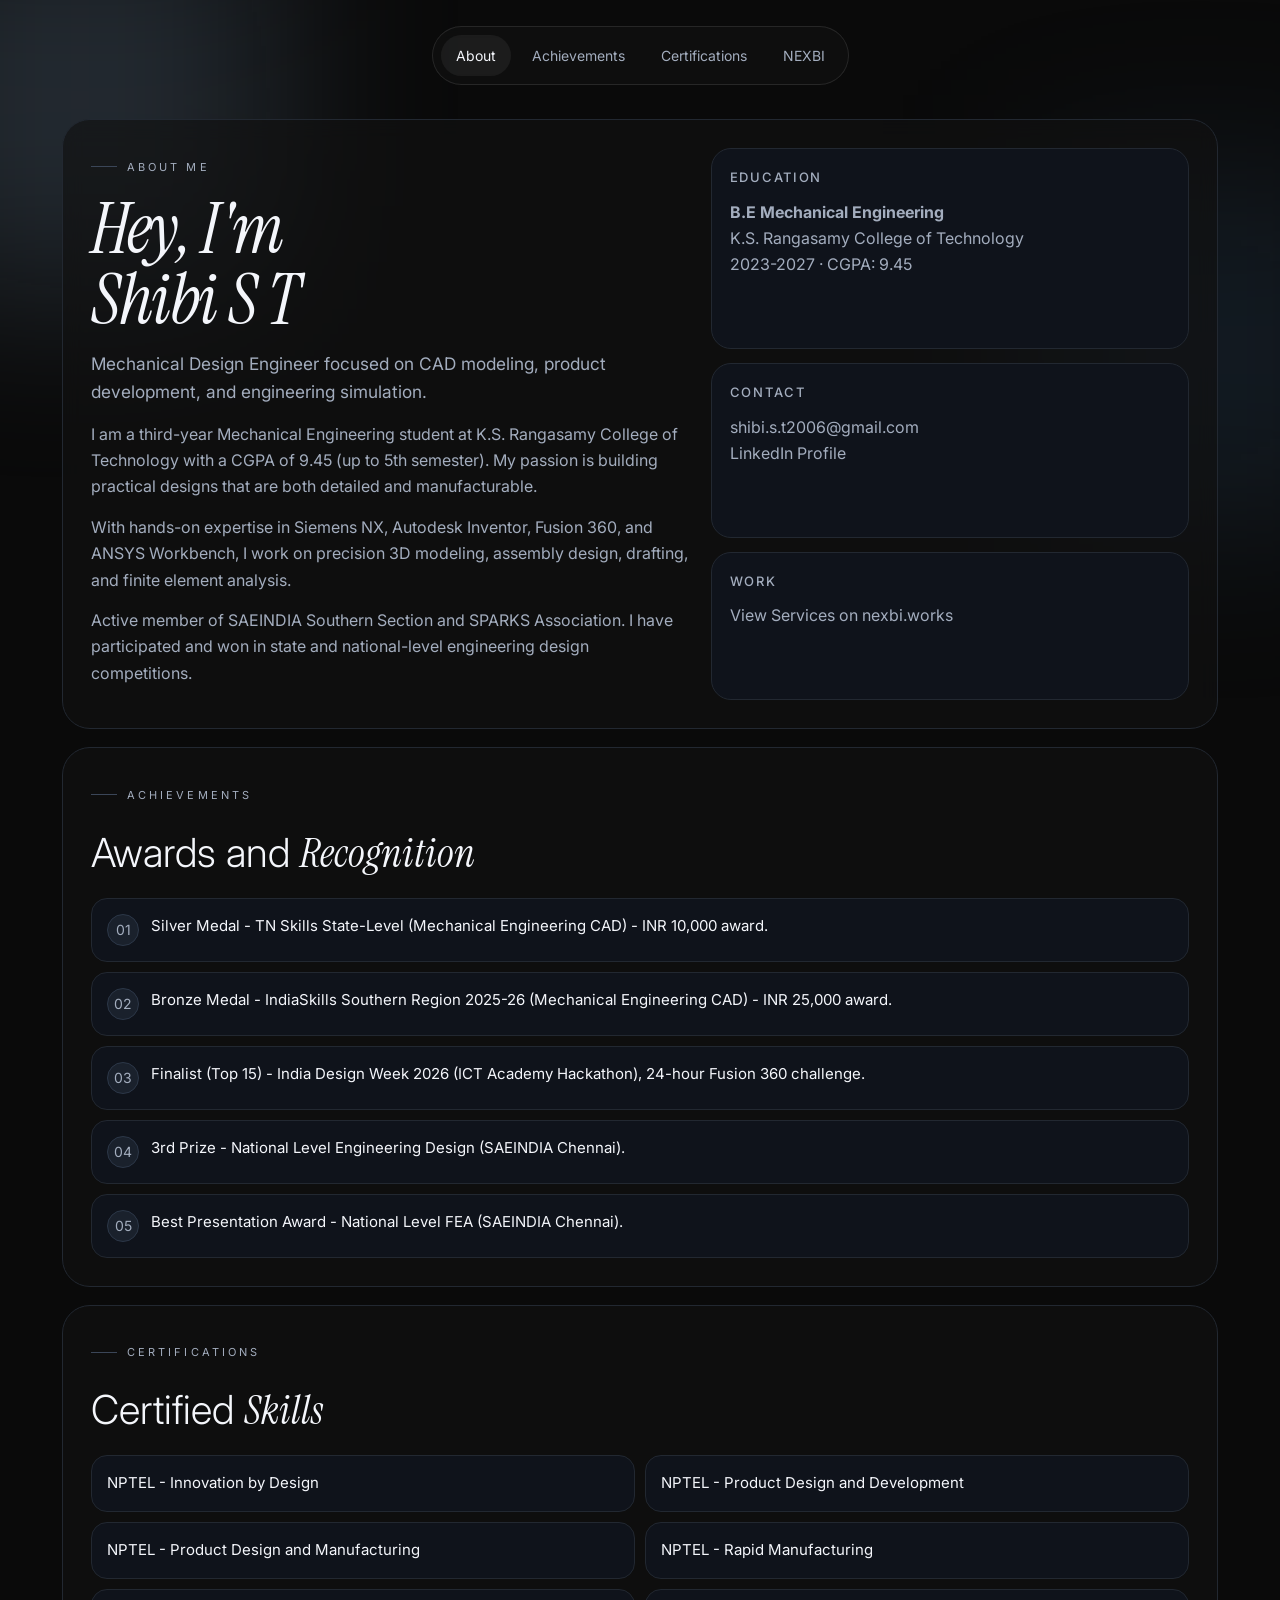
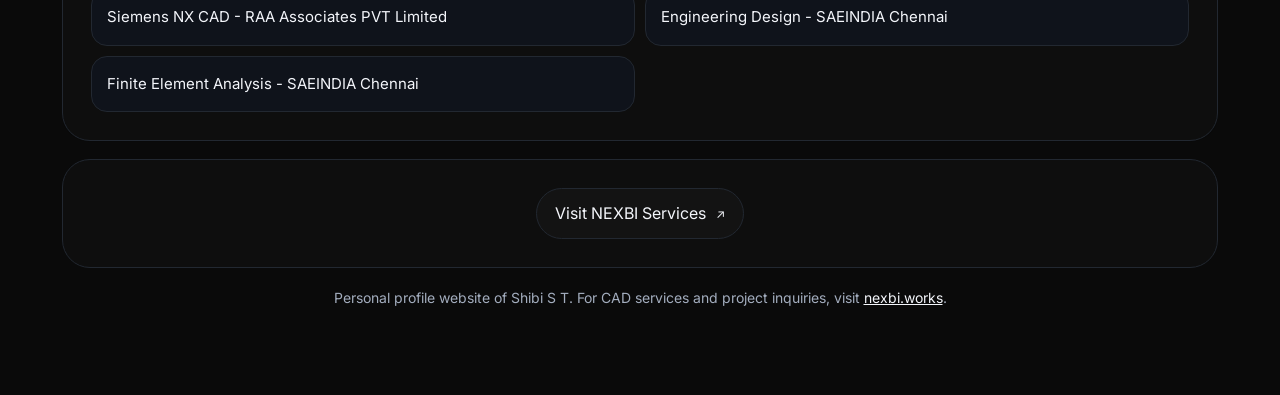
==== index.html @ ab130937 "fix: restore premium about page UI and layout" ====
<!doctype html>
<html lang="en">
  <head>
    <meta charset="utf-8" />
    <meta name="viewport" content="width=device-width, initial-scale=1" />
    <title>Shibi S T | Mechanical Design Engineer and CAD Specialist</title>
    <meta
      name="description"
      content="Official profile of Shibi S T, Mechanical Design Engineer specializing in CAD modeling, product design, and FEA across Siemens NX, Autodesk Inventor, Fusion 360, and ANSYS."
    />
    <meta
      name="keywords"
      content="Shibi S T, mechanical design engineer, CAD portfolio, Siemens NX, Fusion 360, Autodesk Inventor, product design, FEA"
    />
    <meta name="author" content="Shibi S T" />
    <meta name="robots" content="index,follow,max-image-preview:large,max-snippet:-1,max-video-preview:-1" />
    <link rel="canonical" href="https://shibist.me/" />

    <meta property="og:type" content="website" />
    <meta property="og:site_name" content="shibist.me" />
    <meta property="og:title" content="Shibi S T | Mechanical Design Engineer and CAD Specialist" />
    <meta
      property="og:description"
      content="Official profile of Shibi S T, Mechanical Design Engineer specializing in CAD modeling, product design, and FEA."
    />
    <meta property="og:url" content="https://shibist.me/" />
    <meta property="og:image" content="https://shibist.me/og-image.svg" />

    <meta name="twitter:card" content="summary_large_image" />
    <meta name="twitter:title" content="Shibi S T | Mechanical Design Engineer and CAD Specialist" />
    <meta
      name="twitter:description"
      content="Official profile of Shibi S T, Mechanical Design Engineer specializing in CAD modeling, product design, and FEA."
    />
    <meta name="twitter:image" content="https://shibist.me/og-image.svg" />

    <link rel="preconnect" href="https://fonts.googleapis.com" />
    <link rel="preconnect" href="https://fonts.gstatic.com" crossorigin />
    <link
      href="https://fonts.googleapis.com/css2?family=Instrument+Serif:ital@1&family=Inter:wght@300;400;500;600;700&display=swap"
      rel="stylesheet"
    />

    <link rel="icon" href="/favicon.svg" type="image/svg+xml" />
    <link rel="manifest" href="/site.webmanifest" />
    <meta name="theme-color" content="#0b0d12" />

    <script type="application/ld+json">
      {
        "@context": "https://schema.org",
        "@type": "Person",
        "name": "Shibi S T",
        "url": "https://shibist.me/",
        "jobTitle": "Mechanical Design Engineer",
        "description": "Mechanical Design Engineer specializing in CAD modeling, product design, and FEA.",
        "email": "mailto:shibi.s.t2006@gmail.com",
        "alumniOf": {
          "@type": "CollegeOrUniversity",
          "name": "K.S. Rangasamy College of Technology"
        },
        "sameAs": [
          "https://www.linkedin.com/in/shibi-s-t-",
          "https://nexbi.works"
        ],
        "knowsAbout": [
          "CAD Modeling",
          "Product Design",
          "Mechanical Engineering",
          "Finite Element Analysis",
          "Siemens NX",
          "Autodesk Inventor",
          "Fusion 360",
          "ANSYS"
        ]
      }
    </script>

    <style>
      :root {
        color-scheme: dark;
        --bg: #0a0a0a;
        --surface: #121212;
        --surface-soft: rgba(18, 18, 18, 0.65);
        --text: #f4f6fb;
        --muted: #a3adbe;
        --line: #222831;
        --accent-a: #89aacc;
        --accent-b: #4e85bf;
      }

      * {
        box-sizing: border-box;
      }

      body {
        margin: 0;
        background: var(--bg);
        color: var(--text);
        font: 16px/1.65 "Inter", "Segoe UI", system-ui, -apple-system, sans-serif;
      }

      a {
        color: var(--text);
      }

      .bg-orb {
        position: fixed;
        pointer-events: none;
        inset: auto;
        filter: blur(90px);
        z-index: -1;
      }

      .bg-orb.one {
        width: 380px;
        height: 380px;
        left: -110px;
        top: -90px;
        background: rgba(137, 170, 204, 0.2);
      }

      .bg-orb.two {
        width: 340px;
        height: 340px;
        right: -90px;
        top: 20%;
        background: rgba(78, 133, 191, 0.14);
      }

      .wrap {
        max-width: 1200px;
        margin: 0 auto;
        padding: 26px 22px 72px;
      }

      .nav-shell {
        display: flex;
        justify-content: center;
        margin-bottom: 34px;
      }

      .nav {
        display: inline-flex;
        align-items: center;
        gap: 6px;
        padding: 8px;
        border: 1px solid #ffffff1a;
        border-radius: 999px;
        background: var(--surface-soft);
        backdrop-filter: blur(8px);
      }

      .nav a {
        text-decoration: none;
        border-radius: 999px;
        padding: 8px 14px;
        font-size: 14px;
        color: var(--muted);
        border: 1px solid transparent;
        transition: all 180ms ease;
      }

      .nav a:hover {
        color: var(--text);
        border-color: #ffffff22;
        background: #ffffff08;
      }

      .nav a.active {
        color: var(--text);
        background: #ffffff0f;
      }

      .section {
        border: 1px solid var(--line);
        border-radius: 28px;
        background: var(--surface-soft);
        backdrop-filter: blur(10px);
        padding: 28px;
        margin-bottom: 18px;
      }

      h1 {
        margin: 0 0 16px;
        font-size: clamp(2.4rem, 5.9vw, 4.4rem);
        line-height: 0.98;
        font-weight: 400;
        letter-spacing: -0.02em;
      }

      .hero-grid {
        display: grid;
        grid-template-columns: 1.25fr 1fr;
        gap: 22px;
      }

      .eyebrow {
        display: inline-flex;
        align-items: center;
        gap: 10px;
        font-size: 11px;
        text-transform: uppercase;
        letter-spacing: 0.28em;
        color: var(--muted);
        margin-bottom: 16px;
      }

      .eyebrow::before {
        content: "";
        width: 26px;
        height: 1px;
        background: #3b4658;
      }

      .font-display {
        font-family: "Instrument Serif", serif;
        font-style: italic;
      }

      .lead {
        margin: 0;
        color: var(--muted);
        font-size: clamp(1rem, 2vw, 1.08rem);
      }

      .intro p {
        margin: 0 0 14px;
        color: var(--muted);
      }

      .meta {
        display: grid;
        gap: 14px;
      }

      .meta-card {
        background: #0f131b;
        border: 1px solid var(--line);
        border-radius: 20px;
        padding: 18px;
      }

      h2 {
        margin: 0 0 12px;
        font-size: clamp(1.8rem, 4vw, 2.5rem);
        font-weight: 300;
      }

      h3 {
        margin: 0 0 10px;
        font-size: 13px;
        text-transform: uppercase;
        letter-spacing: 0.13em;
        font-weight: 500;
        color: var(--muted);
      }

      .meta-card p,
      .meta-card a {
        margin: 0;
        color: var(--muted);
        text-decoration: none;
      }

      .meta-card a:hover {
        color: var(--text);
        text-decoration: underline;
      }

      .stack {
        display: flex;
        flex-direction: column;
        gap: 10px;
      }

      .achievement,
      .cert {
        border: 1px solid var(--line);
        border-radius: 16px;
        background: #0f131b;
        padding: 15px;
      }

      .achievement {
        display: flex;
        gap: 12px;
        align-items: flex-start;
      }

      .badge {
        width: 32px;
        height: 32px;
        flex: 0 0 32px;
        border-radius: 999px;
        display: grid;
        place-items: center;
        font-size: 14px;
        color: var(--muted);
        background: #1a212c;
        border: 1px solid #2c3748;
      }

      .achievement p,
      .cert p {
        margin: 0;
        color: var(--text);
        font-size: 15px;
      }

      .cert-grid {
        display: grid;
        grid-template-columns: 1fr 1fr;
        gap: 10px;
      }

      .cta {
        display: flex;
        justify-content: center;
        margin-top: 8px;
      }

      .cta a {
        display: inline-flex;
        align-items: center;
        gap: 10px;
        padding: 11px 18px;
        border-radius: 999px;
        color: var(--text);
        text-decoration: none;
        border: 1px solid var(--line);
        background: #ffffff05;
      }

      .cta a::after {
        content: "↗";
        font-size: 12px;
      }

      footer {
        margin-top: 18px;
        color: var(--muted);
        font-size: 14px;
        text-align: center;
      }

      @media (max-width: 860px) {
        .hero-grid,
        .cert-grid {
          grid-template-columns: 1fr;
        }

        .section {
          border-radius: 22px;
          padding: 20px;
        }
      }
    </style>
  </head>

  <body>
    <div class="bg-orb one"></div>
    <div class="bg-orb two"></div>

    <div class="wrap">
      <header class="nav-shell">
        <nav class="nav" aria-label="Primary">
          <a href="#about" class="active">About</a>
          <a href="#achievements">Achievements</a>
          <a href="#certifications">Certifications</a>
          <a href="https://nexbi.works" rel="noopener">NEXBI</a>
        </nav>
      </header>

      <main>
        <section class="section" id="about" aria-label="About Shibi S T">
          <div class="hero-grid">
            <article class="intro">
              <div class="eyebrow">About Me</div>
              <h1>
                <span class="font-display">Hey, I'm</span>
                <br />
                <span class="font-display">Shibi S T</span>
              </h1>
              <p class="lead">
                Mechanical Design Engineer focused on CAD modeling, product development, and engineering simulation.
              </p>
              <p>
                I am a third-year Mechanical Engineering student at K.S. Rangasamy College of Technology with a CGPA
                of 9.45 (up to 5th semester). My passion is building practical designs that are both detailed and
                manufacturable.
              </p>
              <p>
                With hands-on expertise in Siemens NX, Autodesk Inventor, Fusion 360, and ANSYS Workbench, I work on
                precision 3D modeling, assembly design, drafting, and finite element analysis.
              </p>
              <p>
                Active member of SAEINDIA Southern Section and SPARKS Association. I have participated and won in
                state and national-level engineering design competitions.
              </p>
            </article>

            <aside class="meta">
              <article class="meta-card">
                <h3>Education</h3>
                <p><strong>B.E Mechanical Engineering</strong></p>
                <p>K.S. Rangasamy College of Technology</p>
                <p>2023-2027 · CGPA: 9.45</p>
              </article>
              <article class="meta-card">
                <h3>Contact</h3>
                <p><a href="mailto:shibi.s.t2006@gmail.com">shibi.s.t2006@gmail.com</a></p>
                <p><a href="https://www.linkedin.com/in/shibi-s-t-" rel="noopener">LinkedIn Profile</a></p>
              </article>
              <article class="meta-card">
                <h3>Work</h3>
                <p><a href="https://nexbi.works" rel="noopener">View Services on nexbi.works</a></p>
              </article>
            </aside>
          </div>
        </section>

        <section class="section" id="achievements" aria-label="Awards and recognition">
          <div class="eyebrow">Achievements</div>
          <h2>
            Awards and <span class="font-display">Recognition</span>
          </h2>
          <div class="stack">
            <article class="achievement">
              <span class="badge">01</span>
              <p>Silver Medal - TN Skills State-Level (Mechanical Engineering CAD) - INR 10,000 award.</p>
            </article>
            <article class="achievement">
              <span class="badge">02</span>
              <p>Bronze Medal - IndiaSkills Southern Region 2025-26 (Mechanical Engineering CAD) - INR 25,000 award.</p>
            </article>
            <article class="achievement">
              <span class="badge">03</span>
              <p>Finalist (Top 15) - India Design Week 2026 (ICT Academy Hackathon), 24-hour Fusion 360 challenge.</p>
            </article>
            <article class="achievement">
              <span class="badge">04</span>
              <p>3rd Prize - National Level Engineering Design (SAEINDIA Chennai).</p>
            </article>
            <article class="achievement">
              <span class="badge">05</span>
              <p>Best Presentation Award - National Level FEA (SAEINDIA Chennai).</p>
            </article>
          </div>
        </section>

        <section class="section" id="certifications" aria-label="Certifications">
          <div class="eyebrow">Certifications</div>
          <h2>
            Certified <span class="font-display">Skills</span>
          </h2>
          <div class="cert-grid">
            <article class="cert"><p>NPTEL - Innovation by Design</p></article>
            <article class="cert"><p>NPTEL - Product Design and Development</p></article>
            <article class="cert"><p>NPTEL - Product Design and Manufacturing</p></article>
            <article class="cert"><p>NPTEL - Rapid Manufacturing</p></article>
            <article class="cert"><p>Siemens NX CAD - RAA Associates PVT Limited</p></article>
            <article class="cert"><p>Engineering Design - SAEINDIA Chennai</p></article>
            <article class="cert"><p>Finite Element Analysis - SAEINDIA Chennai</p></article>
          </div>
        </section>

        <section class="section cta" aria-label="Call to action">
          <a href="https://nexbi.works" rel="noopener">Visit NEXBI Services</a>
        </section>
      </main>

      <footer>
        <p>
          Personal profile website of Shibi S T. For CAD services and project inquiries, visit
          <a href="https://nexbi.works" rel="noopener"> nexbi.works</a>.
        </p>
      </footer>
    </div>
  </body>
</html>
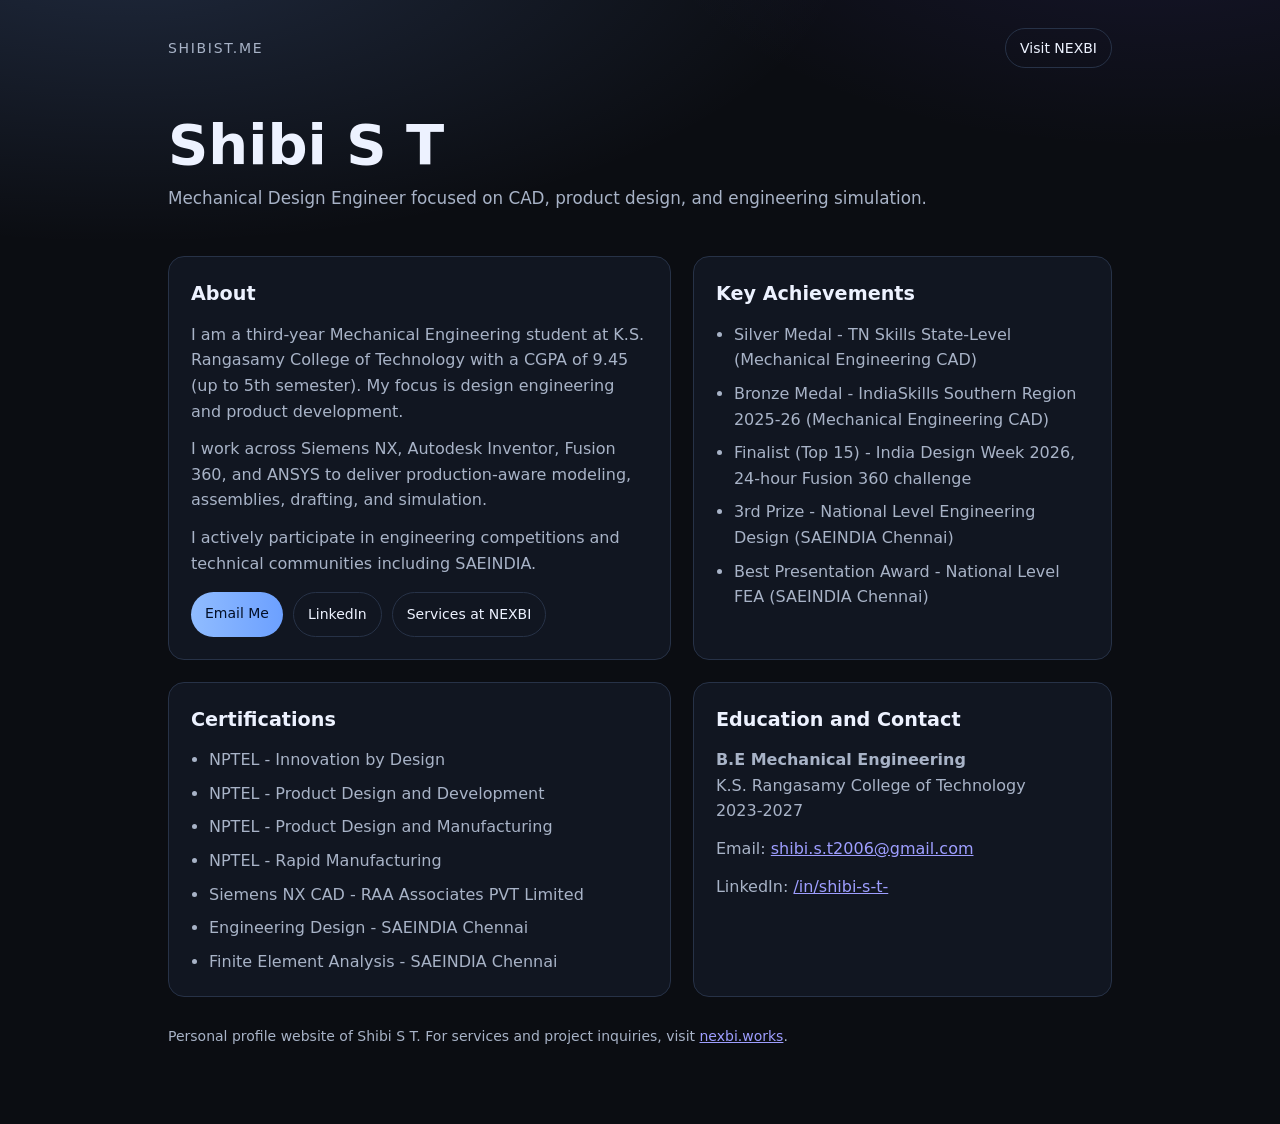
==== commit dc5c2deb: "revert: restore previous personal site homepage" ====
--- a/index.html
+++ b/index.html
@@ -33,13 +33,6 @@
       content="Official profile of Shibi S T, Mechanical Design Engineer specializing in CAD modeling, product design, and FEA."
     />
     <meta name="twitter:image" content="https://shibist.me/og-image.svg" />
-
-    <link rel="preconnect" href="https://fonts.googleapis.com" />
-    <link rel="preconnect" href="https://fonts.gstatic.com" crossorigin />
-    <link
-      href="https://fonts.googleapis.com/css2?family=Instrument+Serif:ital@1&family=Inter:wght@300;400;500;600;700&display=swap"
-      rel="stylesheet"
-    />
 
     <link rel="icon" href="/favicon.svg" type="image/svg+xml" />
     <link rel="manifest" href="/site.webmanifest" />
@@ -78,14 +71,12 @@
     <style>
       :root {
         color-scheme: dark;
-        --bg: #0a0a0a;
-        --surface: #121212;
-        --surface-soft: rgba(18, 18, 18, 0.65);
-        --text: #f4f6fb;
-        --muted: #a3adbe;
-        --line: #222831;
-        --accent-a: #89aacc;
-        --accent-b: #4e85bf;
+        --bg: #0b0d12;
+        --surface: #121722;
+        --text: #edf2ff;
+        --muted: #a8b3c7;
+        --line: #273247;
+        --accent: #83b4ff;
       }
 
       * {
@@ -94,386 +85,200 @@
 
       body {
         margin: 0;
-        background: var(--bg);
+        background:
+          radial-gradient(1200px 500px at 10% -5%, rgba(122, 168, 255, 0.18), transparent 60%),
+          radial-gradient(800px 400px at 90% -10%, rgba(112, 92, 255, 0.12), transparent 65%),
+          var(--bg);
         color: var(--text);
-        font: 16px/1.65 "Inter", "Segoe UI", system-ui, -apple-system, sans-serif;
-      }
-
-      a {
-        color: var(--text);
-      }
-
-      .bg-orb {
-        position: fixed;
-        pointer-events: none;
-        inset: auto;
-        filter: blur(90px);
-        z-index: -1;
-      }
-
-      .bg-orb.one {
-        width: 380px;
-        height: 380px;
-        left: -110px;
-        top: -90px;
-        background: rgba(137, 170, 204, 0.2);
-      }
-
-      .bg-orb.two {
-        width: 340px;
-        height: 340px;
-        right: -90px;
-        top: 20%;
-        background: rgba(78, 133, 191, 0.14);
+        font: 16px/1.6 "Segoe UI", Inter, system-ui, -apple-system, Roboto, sans-serif;
       }
 
       .wrap {
-        max-width: 1200px;
+        max-width: 980px;
         margin: 0 auto;
-        padding: 26px 22px 72px;
-      }
-
-      .nav-shell {
+        padding: 28px 18px 64px;
+      }
+
+      .topbar {
         display: flex;
-        justify-content: center;
-        margin-bottom: 34px;
-      }
-
-      .nav {
-        display: inline-flex;
+        justify-content: space-between;
         align-items: center;
-        gap: 6px;
-        padding: 8px;
-        border: 1px solid #ffffff1a;
-        border-radius: 999px;
-        background: var(--surface-soft);
-        backdrop-filter: blur(8px);
-      }
-
-      .nav a {
-        text-decoration: none;
-        border-radius: 999px;
-        padding: 8px 14px;
-        font-size: 14px;
-        color: var(--muted);
-        border: 1px solid transparent;
-        transition: all 180ms ease;
-      }
-
-      .nav a:hover {
-        color: var(--text);
-        border-color: #ffffff22;
-        background: #ffffff08;
-      }
-
-      .nav a.active {
-        color: var(--text);
-        background: #ffffff0f;
-      }
-
-      .section {
-        border: 1px solid var(--line);
-        border-radius: 28px;
-        background: var(--surface-soft);
-        backdrop-filter: blur(10px);
-        padding: 28px;
-        margin-bottom: 18px;
-      }
-
-      h1 {
-        margin: 0 0 16px;
-        font-size: clamp(2.4rem, 5.9vw, 4.4rem);
-        line-height: 0.98;
-        font-weight: 400;
-        letter-spacing: -0.02em;
-      }
-
-      .hero-grid {
-        display: grid;
-        grid-template-columns: 1.25fr 1fr;
-        gap: 22px;
-      }
-
-      .eyebrow {
-        display: inline-flex;
-        align-items: center;
-        gap: 10px;
-        font-size: 11px;
+        margin-bottom: 48px;
+      }
+
+      .brand {
+        font-size: 14px;
+        letter-spacing: 0.12em;
         text-transform: uppercase;
-        letter-spacing: 0.28em;
-        color: var(--muted);
-        margin-bottom: 16px;
-      }
-
-      .eyebrow::before {
-        content: "";
-        width: 26px;
-        height: 1px;
-        background: #3b4658;
-      }
-
-      .font-display {
-        font-family: "Instrument Serif", serif;
-        font-style: italic;
-      }
-
-      .lead {
-        margin: 0;
-        color: var(--muted);
-        font-size: clamp(1rem, 2vw, 1.08rem);
-      }
-
-      .intro p {
-        margin: 0 0 14px;
-        color: var(--muted);
-      }
-
-      .meta {
-        display: grid;
-        gap: 14px;
-      }
-
-      .meta-card {
-        background: #0f131b;
-        border: 1px solid var(--line);
-        border-radius: 20px;
-        padding: 18px;
-      }
-
-      h2 {
-        margin: 0 0 12px;
-        font-size: clamp(1.8rem, 4vw, 2.5rem);
-        font-weight: 300;
-      }
-
-      h3 {
-        margin: 0 0 10px;
-        font-size: 13px;
-        text-transform: uppercase;
-        letter-spacing: 0.13em;
-        font-weight: 500;
-        color: var(--muted);
-      }
-
-      .meta-card p,
-      .meta-card a {
-        margin: 0;
-        color: var(--muted);
-        text-decoration: none;
-      }
-
-      .meta-card a:hover {
-        color: var(--text);
-        text-decoration: underline;
-      }
-
-      .stack {
-        display: flex;
-        flex-direction: column;
-        gap: 10px;
-      }
-
-      .achievement,
-      .cert {
-        border: 1px solid var(--line);
-        border-radius: 16px;
-        background: #0f131b;
-        padding: 15px;
-      }
-
-      .achievement {
-        display: flex;
-        gap: 12px;
-        align-items: flex-start;
-      }
-
-      .badge {
-        width: 32px;
-        height: 32px;
-        flex: 0 0 32px;
-        border-radius: 999px;
-        display: grid;
-        place-items: center;
-        font-size: 14px;
-        color: var(--muted);
-        background: #1a212c;
-        border: 1px solid #2c3748;
-      }
-
-      .achievement p,
-      .cert p {
-        margin: 0;
-        color: var(--text);
-        font-size: 15px;
-      }
-
-      .cert-grid {
-        display: grid;
-        grid-template-columns: 1fr 1fr;
-        gap: 10px;
-      }
-
-      .cta {
-        display: flex;
-        justify-content: center;
-        margin-top: 8px;
-      }
-
-      .cta a {
-        display: inline-flex;
-        align-items: center;
-        gap: 10px;
-        padding: 11px 18px;
-        border-radius: 999px;
+        color: var(--muted);
+      }
+
+      .site-link {
         color: var(--text);
         text-decoration: none;
         border: 1px solid var(--line);
-        background: #ffffff05;
-      }
-
-      .cta a::after {
-        content: "↗";
-        font-size: 12px;
+        border-radius: 999px;
+        padding: 8px 14px;
+        font-size: 14px;
+      }
+
+      .hero {
+        margin-bottom: 44px;
+      }
+
+      h1 {
+        margin: 0 0 10px;
+        font-size: clamp(2.1rem, 6vw, 3.5rem);
+        line-height: 1.05;
+      }
+
+      .subtitle {
+        margin: 0;
+        color: var(--muted);
+        font-size: 1.05rem;
+      }
+
+      .grid {
+        display: grid;
+        grid-template-columns: 1.2fr 1fr;
+        gap: 22px;
+      }
+
+      .card {
+        background: color-mix(in srgb, var(--surface), transparent 6%);
+        border: 1px solid var(--line);
+        border-radius: 16px;
+        padding: 22px;
+      }
+
+      h2 {
+        margin: 0 0 12px;
+        font-size: 1.2rem;
+      }
+
+      p {
+        margin: 0 0 12px;
+        color: var(--muted);
+      }
+
+      ul {
+        margin: 0;
+        padding-left: 18px;
+        color: var(--muted);
+      }
+
+      li + li {
+        margin-top: 8px;
+      }
+
+      .actions {
+        display: flex;
+        gap: 10px;
+        flex-wrap: wrap;
+        margin-top: 16px;
+      }
+
+      .btn {
+        display: inline-block;
+        text-decoration: none;
+        border-radius: 999px;
+        padding: 10px 14px;
+        font-size: 14px;
+      }
+
+      .btn.primary {
+        color: #031028;
+        background: linear-gradient(90deg, #90bcff, #6ca0ff);
+      }
+
+      .btn.ghost {
+        color: var(--text);
+        border: 1px solid var(--line);
       }
 
       footer {
-        margin-top: 18px;
-        color: var(--muted);
-        font-size: 14px;
-        text-align: center;
+        margin-top: 28px;
+        color: var(--muted);
+        font-size: 14px;
       }
 
       @media (max-width: 860px) {
-        .hero-grid,
-        .cert-grid {
+        .grid {
           grid-template-columns: 1fr;
         }
-
-        .section {
-          border-radius: 22px;
-          padding: 20px;
-        }
       }
     </style>
   </head>
 
   <body>
-    <div class="bg-orb one"></div>
-    <div class="bg-orb two"></div>
-
     <div class="wrap">
-      <header class="nav-shell">
-        <nav class="nav" aria-label="Primary">
-          <a href="#about" class="active">About</a>
-          <a href="#achievements">Achievements</a>
-          <a href="#certifications">Certifications</a>
-          <a href="https://nexbi.works" rel="noopener">NEXBI</a>
-        </nav>
+      <header class="topbar">
+        <div class="brand">shibist.me</div>
+        <a class="site-link" href="https://nexbi.works" rel="noopener">Visit NEXBI</a>
       </header>
 
       <main>
-        <section class="section" id="about" aria-label="About Shibi S T">
-          <div class="hero-grid">
-            <article class="intro">
-              <div class="eyebrow">About Me</div>
-              <h1>
-                <span class="font-display">Hey, I'm</span>
-                <br />
-                <span class="font-display">Shibi S T</span>
-              </h1>
-              <p class="lead">
-                Mechanical Design Engineer focused on CAD modeling, product development, and engineering simulation.
-              </p>
-              <p>
-                I am a third-year Mechanical Engineering student at K.S. Rangasamy College of Technology with a CGPA
-                of 9.45 (up to 5th semester). My passion is building practical designs that are both detailed and
-                manufacturable.
-              </p>
-              <p>
-                With hands-on expertise in Siemens NX, Autodesk Inventor, Fusion 360, and ANSYS Workbench, I work on
-                precision 3D modeling, assembly design, drafting, and finite element analysis.
-              </p>
-              <p>
-                Active member of SAEINDIA Southern Section and SPARKS Association. I have participated and won in
-                state and national-level engineering design competitions.
-              </p>
-            </article>
-
-            <aside class="meta">
-              <article class="meta-card">
-                <h3>Education</h3>
-                <p><strong>B.E Mechanical Engineering</strong></p>
-                <p>K.S. Rangasamy College of Technology</p>
-                <p>2023-2027 · CGPA: 9.45</p>
-              </article>
-              <article class="meta-card">
-                <h3>Contact</h3>
-                <p><a href="mailto:shibi.s.t2006@gmail.com">shibi.s.t2006@gmail.com</a></p>
-                <p><a href="https://www.linkedin.com/in/shibi-s-t-" rel="noopener">LinkedIn Profile</a></p>
-              </article>
-              <article class="meta-card">
-                <h3>Work</h3>
-                <p><a href="https://nexbi.works" rel="noopener">View Services on nexbi.works</a></p>
-              </article>
-            </aside>
-          </div>
+        <section class="hero" id="about">
+          <h1>Shibi S T</h1>
+          <p class="subtitle">Mechanical Design Engineer focused on CAD, product design, and engineering simulation.</p>
         </section>
 
-        <section class="section" id="achievements" aria-label="Awards and recognition">
-          <div class="eyebrow">Achievements</div>
-          <h2>
-            Awards and <span class="font-display">Recognition</span>
-          </h2>
-          <div class="stack">
-            <article class="achievement">
-              <span class="badge">01</span>
-              <p>Silver Medal - TN Skills State-Level (Mechanical Engineering CAD) - INR 10,000 award.</p>
-            </article>
-            <article class="achievement">
-              <span class="badge">02</span>
-              <p>Bronze Medal - IndiaSkills Southern Region 2025-26 (Mechanical Engineering CAD) - INR 25,000 award.</p>
-            </article>
-            <article class="achievement">
-              <span class="badge">03</span>
-              <p>Finalist (Top 15) - India Design Week 2026 (ICT Academy Hackathon), 24-hour Fusion 360 challenge.</p>
-            </article>
-            <article class="achievement">
-              <span class="badge">04</span>
-              <p>3rd Prize - National Level Engineering Design (SAEINDIA Chennai).</p>
-            </article>
-            <article class="achievement">
-              <span class="badge">05</span>
-              <p>Best Presentation Award - National Level FEA (SAEINDIA Chennai).</p>
-            </article>
-          </div>
-        </section>
-
-        <section class="section" id="certifications" aria-label="Certifications">
-          <div class="eyebrow">Certifications</div>
-          <h2>
-            Certified <span class="font-display">Skills</span>
-          </h2>
-          <div class="cert-grid">
-            <article class="cert"><p>NPTEL - Innovation by Design</p></article>
-            <article class="cert"><p>NPTEL - Product Design and Development</p></article>
-            <article class="cert"><p>NPTEL - Product Design and Manufacturing</p></article>
-            <article class="cert"><p>NPTEL - Rapid Manufacturing</p></article>
-            <article class="cert"><p>Siemens NX CAD - RAA Associates PVT Limited</p></article>
-            <article class="cert"><p>Engineering Design - SAEINDIA Chennai</p></article>
-            <article class="cert"><p>Finite Element Analysis - SAEINDIA Chennai</p></article>
-          </div>
-        </section>
-
-        <section class="section cta" aria-label="Call to action">
-          <a href="https://nexbi.works" rel="noopener">Visit NEXBI Services</a>
+        <section class="grid" aria-label="Profile and achievements">
+          <article class="card">
+            <h2>About</h2>
+            <p>
+              I am a third-year Mechanical Engineering student at K.S. Rangasamy College of Technology
+              with a CGPA of 9.45 (up to 5th semester). My focus is design engineering and product development.
+            </p>
+            <p>
+              I work across Siemens NX, Autodesk Inventor, Fusion 360, and ANSYS to deliver production-aware
+              modeling, assemblies, drafting, and simulation.
+            </p>
+            <p>
+              I actively participate in engineering competitions and technical communities including SAEINDIA.
+            </p>
+            <div class="actions">
+              <a class="btn primary" href="mailto:shibi.s.t2006@gmail.com">Email Me</a>
+              <a class="btn ghost" href="https://www.linkedin.com/in/shibi-s-t-" rel="noopener">LinkedIn</a>
+              <a class="btn ghost" href="https://nexbi.works" rel="noopener">Services at NEXBI</a>
+            </div>
+          </article>
+
+          <article class="card" id="achievements">
+            <h2>Key Achievements</h2>
+            <ul>
+              <li>Silver Medal - TN Skills State-Level (Mechanical Engineering CAD)</li>
+              <li>Bronze Medal - IndiaSkills Southern Region 2025-26 (Mechanical Engineering CAD)</li>
+              <li>Finalist (Top 15) - India Design Week 2026, 24-hour Fusion 360 challenge</li>
+              <li>3rd Prize - National Level Engineering Design (SAEINDIA Chennai)</li>
+              <li>Best Presentation Award - National Level FEA (SAEINDIA Chennai)</li>
+            </ul>
+          </article>
+
+          <article class="card" id="certifications">
+            <h2>Certifications</h2>
+            <ul>
+              <li>NPTEL - Innovation by Design</li>
+              <li>NPTEL - Product Design and Development</li>
+              <li>NPTEL - Product Design and Manufacturing</li>
+              <li>NPTEL - Rapid Manufacturing</li>
+              <li>Siemens NX CAD - RAA Associates PVT Limited</li>
+              <li>Engineering Design - SAEINDIA Chennai</li>
+              <li>Finite Element Analysis - SAEINDIA Chennai</li>
+            </ul>
+          </article>
+
+          <article class="card" id="education">
+            <h2>Education and Contact</h2>
+            <p><strong>B.E Mechanical Engineering</strong><br />K.S. Rangasamy College of Technology<br />2023-2027</p>
+            <p>Email: <a href="mailto:shibi.s.t2006@gmail.com">shibi.s.t2006@gmail.com</a></p>
+            <p>LinkedIn: <a href="https://www.linkedin.com/in/shibi-s-t-" rel="noopener">/in/shibi-s-t-</a></p>
+          </article>
         </section>
       </main>
 
       <footer>
-        <p>
-          Personal profile website of Shibi S T. For CAD services and project inquiries, visit
-          <a href="https://nexbi.works" rel="noopener"> nexbi.works</a>.
-        </p>
+        <p>Personal profile website of Shibi S T. For services and project inquiries, visit <a href="https://nexbi.works" rel="noopener">nexbi.works</a>.</p>
       </footer>
     </div>
   </body>
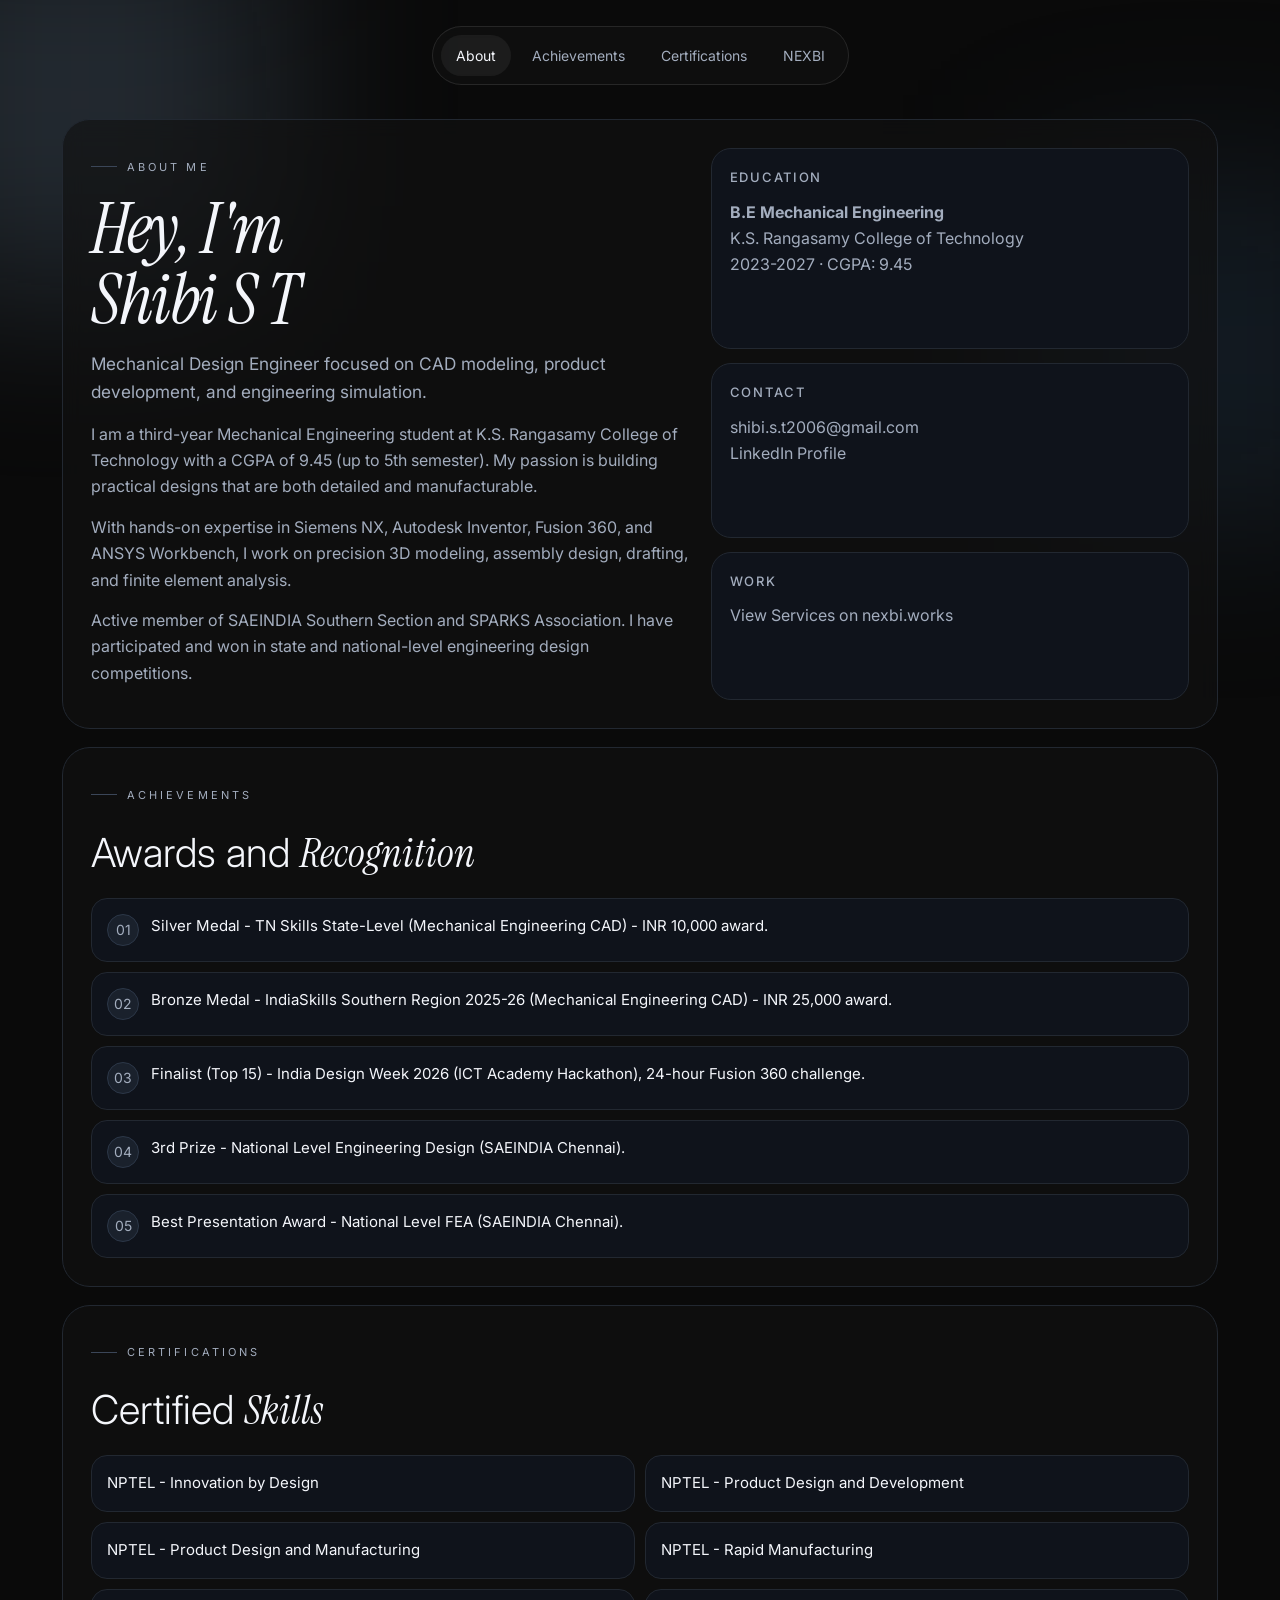
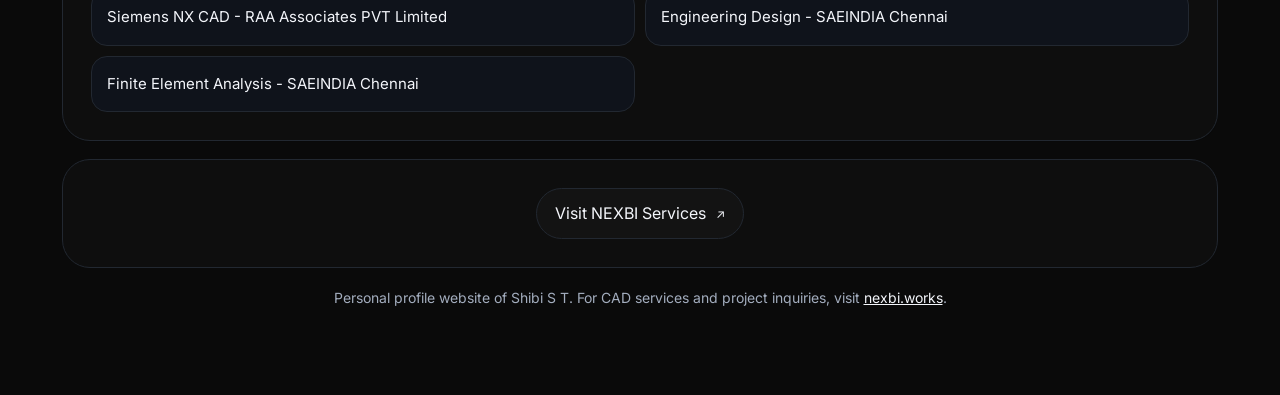
==== commit 38be7ba9: "Revert "revert: restore previous personal site homepage" This reverts commit dc5c2deb2e4020fb60619c4" ====
--- a/index.html
+++ b/index.html
@@ -33,6 +33,13 @@
       content="Official profile of Shibi S T, Mechanical Design Engineer specializing in CAD modeling, product design, and FEA."
     />
     <meta name="twitter:image" content="https://shibist.me/og-image.svg" />
+
+    <link rel="preconnect" href="https://fonts.googleapis.com" />
+    <link rel="preconnect" href="https://fonts.gstatic.com" crossorigin />
+    <link
+      href="https://fonts.googleapis.com/css2?family=Instrument+Serif:ital@1&family=Inter:wght@300;400;500;600;700&display=swap"
+      rel="stylesheet"
+    />
 
     <link rel="icon" href="/favicon.svg" type="image/svg+xml" />
     <link rel="manifest" href="/site.webmanifest" />
@@ -71,12 +78,14 @@
     <style>
       :root {
         color-scheme: dark;
-        --bg: #0b0d12;
-        --surface: #121722;
-        --text: #edf2ff;
-        --muted: #a8b3c7;
-        --line: #273247;
-        --accent: #83b4ff;
+        --bg: #0a0a0a;
+        --surface: #121212;
+        --surface-soft: rgba(18, 18, 18, 0.65);
+        --text: #f4f6fb;
+        --muted: #a3adbe;
+        --line: #222831;
+        --accent-a: #89aacc;
+        --accent-b: #4e85bf;
       }
 
       * {
@@ -85,200 +94,386 @@
 
       body {
         margin: 0;
-        background:
-          radial-gradient(1200px 500px at 10% -5%, rgba(122, 168, 255, 0.18), transparent 60%),
-          radial-gradient(800px 400px at 90% -10%, rgba(112, 92, 255, 0.12), transparent 65%),
-          var(--bg);
-        color: var(--text);
-        font: 16px/1.6 "Segoe UI", Inter, system-ui, -apple-system, Roboto, sans-serif;
+        background: var(--bg);
+        color: var(--text);
+        font: 16px/1.65 "Inter", "Segoe UI", system-ui, -apple-system, sans-serif;
+      }
+
+      a {
+        color: var(--text);
+      }
+
+      .bg-orb {
+        position: fixed;
+        pointer-events: none;
+        inset: auto;
+        filter: blur(90px);
+        z-index: -1;
+      }
+
+      .bg-orb.one {
+        width: 380px;
+        height: 380px;
+        left: -110px;
+        top: -90px;
+        background: rgba(137, 170, 204, 0.2);
+      }
+
+      .bg-orb.two {
+        width: 340px;
+        height: 340px;
+        right: -90px;
+        top: 20%;
+        background: rgba(78, 133, 191, 0.14);
       }
 
       .wrap {
-        max-width: 980px;
+        max-width: 1200px;
         margin: 0 auto;
-        padding: 28px 18px 64px;
-      }
-
-      .topbar {
+        padding: 26px 22px 72px;
+      }
+
+      .nav-shell {
         display: flex;
-        justify-content: space-between;
+        justify-content: center;
+        margin-bottom: 34px;
+      }
+
+      .nav {
+        display: inline-flex;
         align-items: center;
-        margin-bottom: 48px;
-      }
-
-      .brand {
-        font-size: 14px;
-        letter-spacing: 0.12em;
-        text-transform: uppercase;
-        color: var(--muted);
-      }
-
-      .site-link {
-        color: var(--text);
+        gap: 6px;
+        padding: 8px;
+        border: 1px solid #ffffff1a;
+        border-radius: 999px;
+        background: var(--surface-soft);
+        backdrop-filter: blur(8px);
+      }
+
+      .nav a {
         text-decoration: none;
-        border: 1px solid var(--line);
         border-radius: 999px;
         padding: 8px 14px;
         font-size: 14px;
-      }
-
-      .hero {
-        margin-bottom: 44px;
+        color: var(--muted);
+        border: 1px solid transparent;
+        transition: all 180ms ease;
+      }
+
+      .nav a:hover {
+        color: var(--text);
+        border-color: #ffffff22;
+        background: #ffffff08;
+      }
+
+      .nav a.active {
+        color: var(--text);
+        background: #ffffff0f;
+      }
+
+      .section {
+        border: 1px solid var(--line);
+        border-radius: 28px;
+        background: var(--surface-soft);
+        backdrop-filter: blur(10px);
+        padding: 28px;
+        margin-bottom: 18px;
       }
 
       h1 {
+        margin: 0 0 16px;
+        font-size: clamp(2.4rem, 5.9vw, 4.4rem);
+        line-height: 0.98;
+        font-weight: 400;
+        letter-spacing: -0.02em;
+      }
+
+      .hero-grid {
+        display: grid;
+        grid-template-columns: 1.25fr 1fr;
+        gap: 22px;
+      }
+
+      .eyebrow {
+        display: inline-flex;
+        align-items: center;
+        gap: 10px;
+        font-size: 11px;
+        text-transform: uppercase;
+        letter-spacing: 0.28em;
+        color: var(--muted);
+        margin-bottom: 16px;
+      }
+
+      .eyebrow::before {
+        content: "";
+        width: 26px;
+        height: 1px;
+        background: #3b4658;
+      }
+
+      .font-display {
+        font-family: "Instrument Serif", serif;
+        font-style: italic;
+      }
+
+      .lead {
+        margin: 0;
+        color: var(--muted);
+        font-size: clamp(1rem, 2vw, 1.08rem);
+      }
+
+      .intro p {
+        margin: 0 0 14px;
+        color: var(--muted);
+      }
+
+      .meta {
+        display: grid;
+        gap: 14px;
+      }
+
+      .meta-card {
+        background: #0f131b;
+        border: 1px solid var(--line);
+        border-radius: 20px;
+        padding: 18px;
+      }
+
+      h2 {
+        margin: 0 0 12px;
+        font-size: clamp(1.8rem, 4vw, 2.5rem);
+        font-weight: 300;
+      }
+
+      h3 {
         margin: 0 0 10px;
-        font-size: clamp(2.1rem, 6vw, 3.5rem);
-        line-height: 1.05;
-      }
-
-      .subtitle {
+        font-size: 13px;
+        text-transform: uppercase;
+        letter-spacing: 0.13em;
+        font-weight: 500;
+        color: var(--muted);
+      }
+
+      .meta-card p,
+      .meta-card a {
         margin: 0;
         color: var(--muted);
-        font-size: 1.05rem;
-      }
-
-      .grid {
-        display: grid;
-        grid-template-columns: 1.2fr 1fr;
-        gap: 22px;
-      }
-
-      .card {
-        background: color-mix(in srgb, var(--surface), transparent 6%);
+        text-decoration: none;
+      }
+
+      .meta-card a:hover {
+        color: var(--text);
+        text-decoration: underline;
+      }
+
+      .stack {
+        display: flex;
+        flex-direction: column;
+        gap: 10px;
+      }
+
+      .achievement,
+      .cert {
         border: 1px solid var(--line);
         border-radius: 16px;
-        padding: 22px;
-      }
-
-      h2 {
-        margin: 0 0 12px;
-        font-size: 1.2rem;
-      }
-
-      p {
-        margin: 0 0 12px;
-        color: var(--muted);
-      }
-
-      ul {
+        background: #0f131b;
+        padding: 15px;
+      }
+
+      .achievement {
+        display: flex;
+        gap: 12px;
+        align-items: flex-start;
+      }
+
+      .badge {
+        width: 32px;
+        height: 32px;
+        flex: 0 0 32px;
+        border-radius: 999px;
+        display: grid;
+        place-items: center;
+        font-size: 14px;
+        color: var(--muted);
+        background: #1a212c;
+        border: 1px solid #2c3748;
+      }
+
+      .achievement p,
+      .cert p {
         margin: 0;
-        padding-left: 18px;
-        color: var(--muted);
-      }
-
-      li + li {
+        color: var(--text);
+        font-size: 15px;
+      }
+
+      .cert-grid {
+        display: grid;
+        grid-template-columns: 1fr 1fr;
+        gap: 10px;
+      }
+
+      .cta {
+        display: flex;
+        justify-content: center;
         margin-top: 8px;
       }
 
-      .actions {
-        display: flex;
+      .cta a {
+        display: inline-flex;
+        align-items: center;
         gap: 10px;
-        flex-wrap: wrap;
-        margin-top: 16px;
-      }
-
-      .btn {
-        display: inline-block;
+        padding: 11px 18px;
+        border-radius: 999px;
+        color: var(--text);
         text-decoration: none;
-        border-radius: 999px;
-        padding: 10px 14px;
+        border: 1px solid var(--line);
+        background: #ffffff05;
+      }
+
+      .cta a::after {
+        content: "↗";
+        font-size: 12px;
+      }
+
+      footer {
+        margin-top: 18px;
+        color: var(--muted);
         font-size: 14px;
-      }
-
-      .btn.primary {
-        color: #031028;
-        background: linear-gradient(90deg, #90bcff, #6ca0ff);
-      }
-
-      .btn.ghost {
-        color: var(--text);
-        border: 1px solid var(--line);
-      }
-
-      footer {
-        margin-top: 28px;
-        color: var(--muted);
-        font-size: 14px;
+        text-align: center;
       }
 
       @media (max-width: 860px) {
-        .grid {
+        .hero-grid,
+        .cert-grid {
           grid-template-columns: 1fr;
         }
+
+        .section {
+          border-radius: 22px;
+          padding: 20px;
+        }
       }
     </style>
   </head>
 
   <body>
+    <div class="bg-orb one"></div>
+    <div class="bg-orb two"></div>
+
     <div class="wrap">
-      <header class="topbar">
-        <div class="brand">shibist.me</div>
-        <a class="site-link" href="https://nexbi.works" rel="noopener">Visit NEXBI</a>
+      <header class="nav-shell">
+        <nav class="nav" aria-label="Primary">
+          <a href="#about" class="active">About</a>
+          <a href="#achievements">Achievements</a>
+          <a href="#certifications">Certifications</a>
+          <a href="https://nexbi.works" rel="noopener">NEXBI</a>
+        </nav>
       </header>
 
       <main>
-        <section class="hero" id="about">
-          <h1>Shibi S T</h1>
-          <p class="subtitle">Mechanical Design Engineer focused on CAD, product design, and engineering simulation.</p>
+        <section class="section" id="about" aria-label="About Shibi S T">
+          <div class="hero-grid">
+            <article class="intro">
+              <div class="eyebrow">About Me</div>
+              <h1>
+                <span class="font-display">Hey, I'm</span>
+                <br />
+                <span class="font-display">Shibi S T</span>
+              </h1>
+              <p class="lead">
+                Mechanical Design Engineer focused on CAD modeling, product development, and engineering simulation.
+              </p>
+              <p>
+                I am a third-year Mechanical Engineering student at K.S. Rangasamy College of Technology with a CGPA
+                of 9.45 (up to 5th semester). My passion is building practical designs that are both detailed and
+                manufacturable.
+              </p>
+              <p>
+                With hands-on expertise in Siemens NX, Autodesk Inventor, Fusion 360, and ANSYS Workbench, I work on
+                precision 3D modeling, assembly design, drafting, and finite element analysis.
+              </p>
+              <p>
+                Active member of SAEINDIA Southern Section and SPARKS Association. I have participated and won in
+                state and national-level engineering design competitions.
+              </p>
+            </article>
+
+            <aside class="meta">
+              <article class="meta-card">
+                <h3>Education</h3>
+                <p><strong>B.E Mechanical Engineering</strong></p>
+                <p>K.S. Rangasamy College of Technology</p>
+                <p>2023-2027 · CGPA: 9.45</p>
+              </article>
+              <article class="meta-card">
+                <h3>Contact</h3>
+                <p><a href="mailto:shibi.s.t2006@gmail.com">shibi.s.t2006@gmail.com</a></p>
+                <p><a href="https://www.linkedin.com/in/shibi-s-t-" rel="noopener">LinkedIn Profile</a></p>
+              </article>
+              <article class="meta-card">
+                <h3>Work</h3>
+                <p><a href="https://nexbi.works" rel="noopener">View Services on nexbi.works</a></p>
+              </article>
+            </aside>
+          </div>
         </section>
 
-        <section class="grid" aria-label="Profile and achievements">
-          <article class="card">
-            <h2>About</h2>
-            <p>
-              I am a third-year Mechanical Engineering student at K.S. Rangasamy College of Technology
-              with a CGPA of 9.45 (up to 5th semester). My focus is design engineering and product development.
-            </p>
-            <p>
-              I work across Siemens NX, Autodesk Inventor, Fusion 360, and ANSYS to deliver production-aware
-              modeling, assemblies, drafting, and simulation.
-            </p>
-            <p>
-              I actively participate in engineering competitions and technical communities including SAEINDIA.
-            </p>
-            <div class="actions">
-              <a class="btn primary" href="mailto:shibi.s.t2006@gmail.com">Email Me</a>
-              <a class="btn ghost" href="https://www.linkedin.com/in/shibi-s-t-" rel="noopener">LinkedIn</a>
-              <a class="btn ghost" href="https://nexbi.works" rel="noopener">Services at NEXBI</a>
-            </div>
-          </article>
-
-          <article class="card" id="achievements">
-            <h2>Key Achievements</h2>
-            <ul>
-              <li>Silver Medal - TN Skills State-Level (Mechanical Engineering CAD)</li>
-              <li>Bronze Medal - IndiaSkills Southern Region 2025-26 (Mechanical Engineering CAD)</li>
-              <li>Finalist (Top 15) - India Design Week 2026, 24-hour Fusion 360 challenge</li>
-              <li>3rd Prize - National Level Engineering Design (SAEINDIA Chennai)</li>
-              <li>Best Presentation Award - National Level FEA (SAEINDIA Chennai)</li>
-            </ul>
-          </article>
-
-          <article class="card" id="certifications">
-            <h2>Certifications</h2>
-            <ul>
-              <li>NPTEL - Innovation by Design</li>
-              <li>NPTEL - Product Design and Development</li>
-              <li>NPTEL - Product Design and Manufacturing</li>
-              <li>NPTEL - Rapid Manufacturing</li>
-              <li>Siemens NX CAD - RAA Associates PVT Limited</li>
-              <li>Engineering Design - SAEINDIA Chennai</li>
-              <li>Finite Element Analysis - SAEINDIA Chennai</li>
-            </ul>
-          </article>
-
-          <article class="card" id="education">
-            <h2>Education and Contact</h2>
-            <p><strong>B.E Mechanical Engineering</strong><br />K.S. Rangasamy College of Technology<br />2023-2027</p>
-            <p>Email: <a href="mailto:shibi.s.t2006@gmail.com">shibi.s.t2006@gmail.com</a></p>
-            <p>LinkedIn: <a href="https://www.linkedin.com/in/shibi-s-t-" rel="noopener">/in/shibi-s-t-</a></p>
-          </article>
+        <section class="section" id="achievements" aria-label="Awards and recognition">
+          <div class="eyebrow">Achievements</div>
+          <h2>
+            Awards and <span class="font-display">Recognition</span>
+          </h2>
+          <div class="stack">
+            <article class="achievement">
+              <span class="badge">01</span>
+              <p>Silver Medal - TN Skills State-Level (Mechanical Engineering CAD) - INR 10,000 award.</p>
+            </article>
+            <article class="achievement">
+              <span class="badge">02</span>
+              <p>Bronze Medal - IndiaSkills Southern Region 2025-26 (Mechanical Engineering CAD) - INR 25,000 award.</p>
+            </article>
+            <article class="achievement">
+              <span class="badge">03</span>
+              <p>Finalist (Top 15) - India Design Week 2026 (ICT Academy Hackathon), 24-hour Fusion 360 challenge.</p>
+            </article>
+            <article class="achievement">
+              <span class="badge">04</span>
+              <p>3rd Prize - National Level Engineering Design (SAEINDIA Chennai).</p>
+            </article>
+            <article class="achievement">
+              <span class="badge">05</span>
+              <p>Best Presentation Award - National Level FEA (SAEINDIA Chennai).</p>
+            </article>
+          </div>
+        </section>
+
+        <section class="section" id="certifications" aria-label="Certifications">
+          <div class="eyebrow">Certifications</div>
+          <h2>
+            Certified <span class="font-display">Skills</span>
+          </h2>
+          <div class="cert-grid">
+            <article class="cert"><p>NPTEL - Innovation by Design</p></article>
+            <article class="cert"><p>NPTEL - Product Design and Development</p></article>
+            <article class="cert"><p>NPTEL - Product Design and Manufacturing</p></article>
+            <article class="cert"><p>NPTEL - Rapid Manufacturing</p></article>
+            <article class="cert"><p>Siemens NX CAD - RAA Associates PVT Limited</p></article>
+            <article class="cert"><p>Engineering Design - SAEINDIA Chennai</p></article>
+            <article class="cert"><p>Finite Element Analysis - SAEINDIA Chennai</p></article>
+          </div>
+        </section>
+
+        <section class="section cta" aria-label="Call to action">
+          <a href="https://nexbi.works" rel="noopener">Visit NEXBI Services</a>
         </section>
       </main>
 
       <footer>
-        <p>Personal profile website of Shibi S T. For services and project inquiries, visit <a href="https://nexbi.works" rel="noopener">nexbi.works</a>.</p>
+        <p>
+          Personal profile website of Shibi S T. For CAD services and project inquiries, visit
+          <a href="https://nexbi.works" rel="noopener"> nexbi.works</a>.
+        </p>
       </footer>
     </div>
   </body>
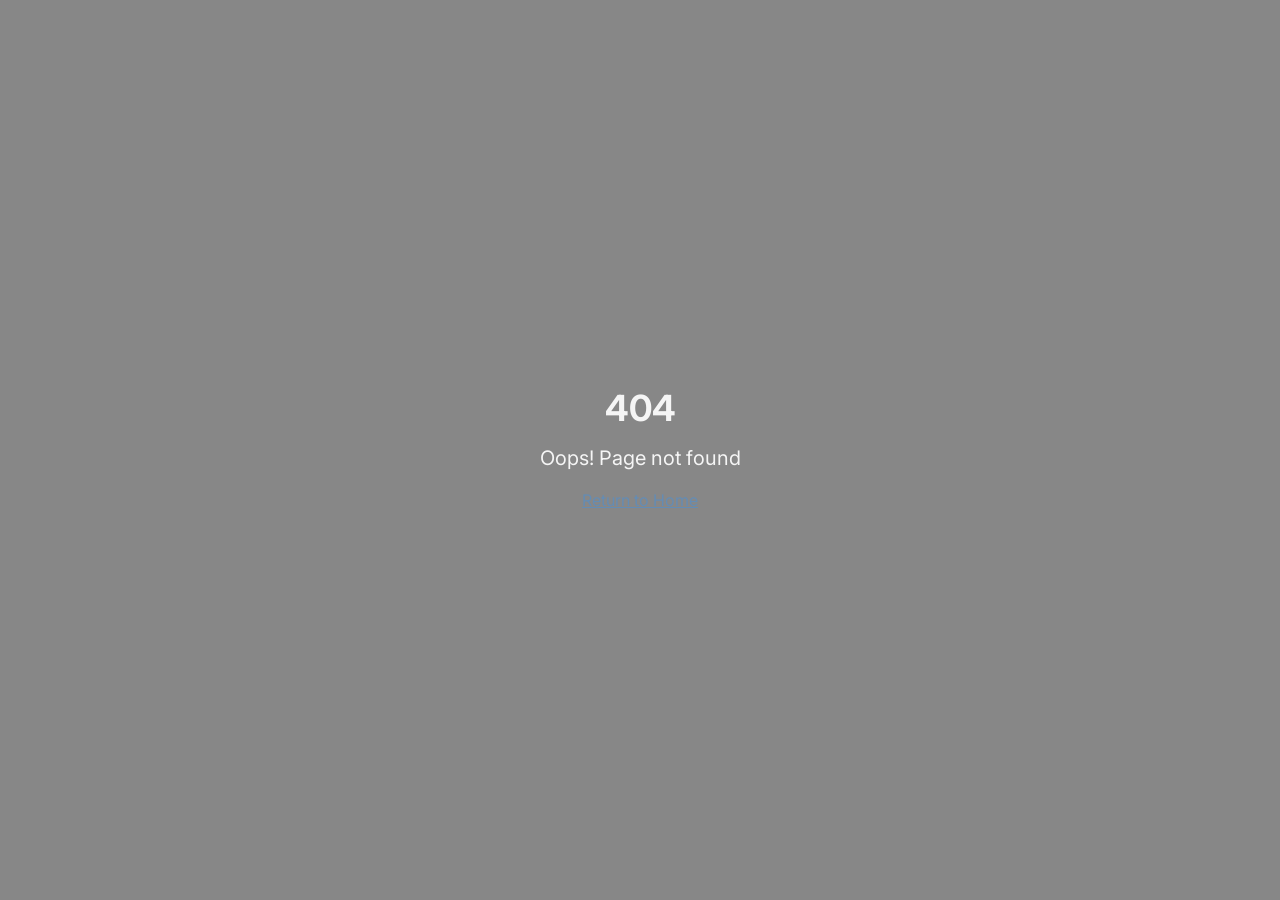
==== commit 247abb69: "restore: deploy exact pre-split nexbi UI build" ====
--- a/index.html
+++ b/index.html
@@ -1,480 +1,20 @@
-<!doctype html>
-<html lang="en">
-  <head>
-    <meta charset="utf-8" />
-    <meta name="viewport" content="width=device-width, initial-scale=1" />
-    <title>Shibi S T | Mechanical Design Engineer and CAD Specialist</title>
-    <meta
-      name="description"
-      content="Official profile of Shibi S T, Mechanical Design Engineer specializing in CAD modeling, product design, and FEA across Siemens NX, Autodesk Inventor, Fusion 360, and ANSYS."
-    />
-    <meta
-      name="keywords"
-      content="Shibi S T, mechanical design engineer, CAD portfolio, Siemens NX, Fusion 360, Autodesk Inventor, product design, FEA"
-    />
-    <meta name="author" content="Shibi S T" />
-    <meta name="robots" content="index,follow,max-image-preview:large,max-snippet:-1,max-video-preview:-1" />
-    <link rel="canonical" href="https://shibist.me/" />
-
-    <meta property="og:type" content="website" />
-    <meta property="og:site_name" content="shibist.me" />
-    <meta property="og:title" content="Shibi S T | Mechanical Design Engineer and CAD Specialist" />
-    <meta
-      property="og:description"
-      content="Official profile of Shibi S T, Mechanical Design Engineer specializing in CAD modeling, product design, and FEA."
-    />
-    <meta property="og:url" content="https://shibist.me/" />
-    <meta property="og:image" content="https://shibist.me/og-image.svg" />
-
-    <meta name="twitter:card" content="summary_large_image" />
-    <meta name="twitter:title" content="Shibi S T | Mechanical Design Engineer and CAD Specialist" />
-    <meta
-      name="twitter:description"
-      content="Official profile of Shibi S T, Mechanical Design Engineer specializing in CAD modeling, product design, and FEA."
-    />
-    <meta name="twitter:image" content="https://shibist.me/og-image.svg" />
-
-    <link rel="preconnect" href="https://fonts.googleapis.com" />
-    <link rel="preconnect" href="https://fonts.gstatic.com" crossorigin />
-    <link
-      href="https://fonts.googleapis.com/css2?family=Instrument+Serif:ital@1&family=Inter:wght@300;400;500;600;700&display=swap"
-      rel="stylesheet"
-    />
-
-    <link rel="icon" href="/favicon.svg" type="image/svg+xml" />
-    <link rel="manifest" href="/site.webmanifest" />
-    <meta name="theme-color" content="#0b0d12" />
-
-    <script type="application/ld+json">
-      {
-        "@context": "https://schema.org",
-        "@type": "Person",
-        "name": "Shibi S T",
-        "url": "https://shibist.me/",
-        "jobTitle": "Mechanical Design Engineer",
-        "description": "Mechanical Design Engineer specializing in CAD modeling, product design, and FEA.",
-        "email": "mailto:shibi.s.t2006@gmail.com",
-        "alumniOf": {
-          "@type": "CollegeOrUniversity",
-          "name": "K.S. Rangasamy College of Technology"
-        },
-        "sameAs": [
-          "https://www.linkedin.com/in/shibi-s-t-",
-          "https://nexbi.works"
-        ],
-        "knowsAbout": [
-          "CAD Modeling",
-          "Product Design",
-          "Mechanical Engineering",
-          "Finite Element Analysis",
-          "Siemens NX",
-          "Autodesk Inventor",
-          "Fusion 360",
-          "ANSYS"
-        ]
-      }
-    </script>
-
-    <style>
-      :root {
-        color-scheme: dark;
-        --bg: #0a0a0a;
-        --surface: #121212;
-        --surface-soft: rgba(18, 18, 18, 0.65);
-        --text: #f4f6fb;
-        --muted: #a3adbe;
-        --line: #222831;
-        --accent-a: #89aacc;
-        --accent-b: #4e85bf;
-      }
-
-      * {
-        box-sizing: border-box;
-      }
-
-      body {
-        margin: 0;
-        background: var(--bg);
-        color: var(--text);
-        font: 16px/1.65 "Inter", "Segoe UI", system-ui, -apple-system, sans-serif;
-      }
-
-      a {
-        color: var(--text);
-      }
-
-      .bg-orb {
-        position: fixed;
-        pointer-events: none;
-        inset: auto;
-        filter: blur(90px);
-        z-index: -1;
-      }
-
-      .bg-orb.one {
-        width: 380px;
-        height: 380px;
-        left: -110px;
-        top: -90px;
-        background: rgba(137, 170, 204, 0.2);
-      }
-
-      .bg-orb.two {
-        width: 340px;
-        height: 340px;
-        right: -90px;
-        top: 20%;
-        background: rgba(78, 133, 191, 0.14);
-      }
-
-      .wrap {
-        max-width: 1200px;
-        margin: 0 auto;
-        padding: 26px 22px 72px;
-      }
-
-      .nav-shell {
-        display: flex;
-        justify-content: center;
-        margin-bottom: 34px;
-      }
-
-      .nav {
-        display: inline-flex;
-        align-items: center;
-        gap: 6px;
-        padding: 8px;
-        border: 1px solid #ffffff1a;
-        border-radius: 999px;
-        background: var(--surface-soft);
-        backdrop-filter: blur(8px);
-      }
-
-      .nav a {
-        text-decoration: none;
-        border-radius: 999px;
-        padding: 8px 14px;
-        font-size: 14px;
-        color: var(--muted);
-        border: 1px solid transparent;
-        transition: all 180ms ease;
-      }
-
-      .nav a:hover {
-        color: var(--text);
-        border-color: #ffffff22;
-        background: #ffffff08;
-      }
-
-      .nav a.active {
-        color: var(--text);
-        background: #ffffff0f;
-      }
-
-      .section {
-        border: 1px solid var(--line);
-        border-radius: 28px;
-        background: var(--surface-soft);
-        backdrop-filter: blur(10px);
-        padding: 28px;
-        margin-bottom: 18px;
-      }
-
-      h1 {
-        margin: 0 0 16px;
-        font-size: clamp(2.4rem, 5.9vw, 4.4rem);
-        line-height: 0.98;
-        font-weight: 400;
-        letter-spacing: -0.02em;
-      }
-
-      .hero-grid {
-        display: grid;
-        grid-template-columns: 1.25fr 1fr;
-        gap: 22px;
-      }
-
-      .eyebrow {
-        display: inline-flex;
-        align-items: center;
-        gap: 10px;
-        font-size: 11px;
-        text-transform: uppercase;
-        letter-spacing: 0.28em;
-        color: var(--muted);
-        margin-bottom: 16px;
-      }
-
-      .eyebrow::before {
-        content: "";
-        width: 26px;
-        height: 1px;
-        background: #3b4658;
-      }
-
-      .font-display {
-        font-family: "Instrument Serif", serif;
-        font-style: italic;
-      }
-
-      .lead {
-        margin: 0;
-        color: var(--muted);
-        font-size: clamp(1rem, 2vw, 1.08rem);
-      }
-
-      .intro p {
-        margin: 0 0 14px;
-        color: var(--muted);
-      }
-
-      .meta {
-        display: grid;
-        gap: 14px;
-      }
-
-      .meta-card {
-        background: #0f131b;
-        border: 1px solid var(--line);
-        border-radius: 20px;
-        padding: 18px;
-      }
-
-      h2 {
-        margin: 0 0 12px;
-        font-size: clamp(1.8rem, 4vw, 2.5rem);
-        font-weight: 300;
-      }
-
-      h3 {
-        margin: 0 0 10px;
-        font-size: 13px;
-        text-transform: uppercase;
-        letter-spacing: 0.13em;
-        font-weight: 500;
-        color: var(--muted);
-      }
-
-      .meta-card p,
-      .meta-card a {
-        margin: 0;
-        color: var(--muted);
-        text-decoration: none;
-      }
-
-      .meta-card a:hover {
-        color: var(--text);
-        text-decoration: underline;
-      }
-
-      .stack {
-        display: flex;
-        flex-direction: column;
-        gap: 10px;
-      }
-
-      .achievement,
-      .cert {
-        border: 1px solid var(--line);
-        border-radius: 16px;
-        background: #0f131b;
-        padding: 15px;
-      }
-
-      .achievement {
-        display: flex;
-        gap: 12px;
-        align-items: flex-start;
-      }
-
-      .badge {
-        width: 32px;
-        height: 32px;
-        flex: 0 0 32px;
-        border-radius: 999px;
-        display: grid;
-        place-items: center;
-        font-size: 14px;
-        color: var(--muted);
-        background: #1a212c;
-        border: 1px solid #2c3748;
-      }
-
-      .achievement p,
-      .cert p {
-        margin: 0;
-        color: var(--text);
-        font-size: 15px;
-      }
-
-      .cert-grid {
-        display: grid;
-        grid-template-columns: 1fr 1fr;
-        gap: 10px;
-      }
-
-      .cta {
-        display: flex;
-        justify-content: center;
-        margin-top: 8px;
-      }
-
-      .cta a {
-        display: inline-flex;
-        align-items: center;
-        gap: 10px;
-        padding: 11px 18px;
-        border-radius: 999px;
-        color: var(--text);
-        text-decoration: none;
-        border: 1px solid var(--line);
-        background: #ffffff05;
-      }
-
-      .cta a::after {
-        content: "↗";
-        font-size: 12px;
-      }
-
-      footer {
-        margin-top: 18px;
-        color: var(--muted);
-        font-size: 14px;
-        text-align: center;
-      }
-
-      @media (max-width: 860px) {
-        .hero-grid,
-        .cert-grid {
-          grid-template-columns: 1fr;
-        }
-
-        .section {
-          border-radius: 22px;
-          padding: 20px;
-        }
-      }
-    </style>
-  </head>
-
-  <body>
-    <div class="bg-orb one"></div>
-    <div class="bg-orb two"></div>
-
-    <div class="wrap">
-      <header class="nav-shell">
-        <nav class="nav" aria-label="Primary">
-          <a href="#about" class="active">About</a>
-          <a href="#achievements">Achievements</a>
-          <a href="#certifications">Certifications</a>
-          <a href="https://nexbi.works" rel="noopener">NEXBI</a>
-        </nav>
-      </header>
-
-      <main>
-        <section class="section" id="about" aria-label="About Shibi S T">
-          <div class="hero-grid">
-            <article class="intro">
-              <div class="eyebrow">About Me</div>
-              <h1>
-                <span class="font-display">Hey, I'm</span>
-                <br />
-                <span class="font-display">Shibi S T</span>
-              </h1>
-              <p class="lead">
-                Mechanical Design Engineer focused on CAD modeling, product development, and engineering simulation.
-              </p>
-              <p>
-                I am a third-year Mechanical Engineering student at K.S. Rangasamy College of Technology with a CGPA
-                of 9.45 (up to 5th semester). My passion is building practical designs that are both detailed and
-                manufacturable.
-              </p>
-              <p>
-                With hands-on expertise in Siemens NX, Autodesk Inventor, Fusion 360, and ANSYS Workbench, I work on
-                precision 3D modeling, assembly design, drafting, and finite element analysis.
-              </p>
-              <p>
-                Active member of SAEINDIA Southern Section and SPARKS Association. I have participated and won in
-                state and national-level engineering design competitions.
-              </p>
-            </article>
-
-            <aside class="meta">
-              <article class="meta-card">
-                <h3>Education</h3>
-                <p><strong>B.E Mechanical Engineering</strong></p>
-                <p>K.S. Rangasamy College of Technology</p>
-                <p>2023-2027 · CGPA: 9.45</p>
-              </article>
-              <article class="meta-card">
-                <h3>Contact</h3>
-                <p><a href="mailto:shibi.s.t2006@gmail.com">shibi.s.t2006@gmail.com</a></p>
-                <p><a href="https://www.linkedin.com/in/shibi-s-t-" rel="noopener">LinkedIn Profile</a></p>
-              </article>
-              <article class="meta-card">
-                <h3>Work</h3>
-                <p><a href="https://nexbi.works" rel="noopener">View Services on nexbi.works</a></p>
-              </article>
-            </aside>
-          </div>
-        </section>
-
-        <section class="section" id="achievements" aria-label="Awards and recognition">
-          <div class="eyebrow">Achievements</div>
-          <h2>
-            Awards and <span class="font-display">Recognition</span>
-          </h2>
-          <div class="stack">
-            <article class="achievement">
-              <span class="badge">01</span>
-              <p>Silver Medal - TN Skills State-Level (Mechanical Engineering CAD) - INR 10,000 award.</p>
-            </article>
-            <article class="achievement">
-              <span class="badge">02</span>
-              <p>Bronze Medal - IndiaSkills Southern Region 2025-26 (Mechanical Engineering CAD) - INR 25,000 award.</p>
-            </article>
-            <article class="achievement">
-              <span class="badge">03</span>
-              <p>Finalist (Top 15) - India Design Week 2026 (ICT Academy Hackathon), 24-hour Fusion 360 challenge.</p>
-            </article>
-            <article class="achievement">
-              <span class="badge">04</span>
-              <p>3rd Prize - National Level Engineering Design (SAEINDIA Chennai).</p>
-            </article>
-            <article class="achievement">
-              <span class="badge">05</span>
-              <p>Best Presentation Award - National Level FEA (SAEINDIA Chennai).</p>
-            </article>
-          </div>
-        </section>
-
-        <section class="section" id="certifications" aria-label="Certifications">
-          <div class="eyebrow">Certifications</div>
-          <h2>
-            Certified <span class="font-display">Skills</span>
-          </h2>
-          <div class="cert-grid">
-            <article class="cert"><p>NPTEL - Innovation by Design</p></article>
-            <article class="cert"><p>NPTEL - Product Design and Development</p></article>
-            <article class="cert"><p>NPTEL - Product Design and Manufacturing</p></article>
-            <article class="cert"><p>NPTEL - Rapid Manufacturing</p></article>
-            <article class="cert"><p>Siemens NX CAD - RAA Associates PVT Limited</p></article>
-            <article class="cert"><p>Engineering Design - SAEINDIA Chennai</p></article>
-            <article class="cert"><p>Finite Element Analysis - SAEINDIA Chennai</p></article>
-          </div>
-        </section>
-
-        <section class="section cta" aria-label="Call to action">
-          <a href="https://nexbi.works" rel="noopener">Visit NEXBI Services</a>
-        </section>
-      </main>
-
-      <footer>
-        <p>
-          Personal profile website of Shibi S T. For CAD services and project inquiries, visit
-          <a href="https://nexbi.works" rel="noopener"> nexbi.works</a>.
-        </p>
-      </footer>
-    </div>
-  </body>
+<!doctype html>
+<html lang="en">
+  <head>
+    <meta charset="UTF-8" />
+    <meta name="viewport" content="width=device-width, initial-scale=1.0" />
+    <title>Shibi S T — Professional CAD Modeling Services</title>
+    <meta name="description" content="Professional CAD Modeling, Product Design & Engineering Services by Shibi S T. Expert in Siemens NX, Autodesk Inventor & Fusion 360." />
+    <meta name="author" content="Shibi S T" />
+    <meta property="og:title" content="Shibi S T — CAD Modeling Services" />
+    <meta property="og:description" content="Professional CAD Modeling, Product Design & Engineering Services. Expert in Siemens NX, Autodesk Inventor & Fusion 360." />
+    <meta property="og:type" content="website" />
+    <meta name="twitter:card" content="summary_large_image" />
+    <script type="module" crossorigin src="/assets/index-BjSqmgtW.js"></script>
+    <link rel="stylesheet" crossorigin href="/assets/index-DiieHILk.css">
+  </head>
+  <body>
+    <div id="root"></div>+
+  </body>
 </html>
--- a/assets/index-DiieHILk.css
+++ b/assets/index-DiieHILk.css
@@ -0,0 +1 @@
+@import"https://fonts.googleapis.com/css2?family=Instrument+Serif:ital@1&family=Inter:wght@300;400;500;600;700&display=swap";*,:before,:after{--tw-border-spacing-x: 0;--tw-border-spacing-y: 0;--tw-translate-x: 0;--tw-translate-y: 0;--tw-rotate: 0;--tw-skew-x: 0;--tw-skew-y: 0;--tw-scale-x: 1;--tw-scale-y: 1;--tw-pan-x: ;--tw-pan-y: ;--tw-pinch-zoom: ;--tw-scroll-snap-strictness: proximity;--tw-gradient-from-position: ;--tw-gradient-via-position: ;--tw-gradient-to-position: ;--tw-ordinal: ;--tw-slashed-zero: ;--tw-numeric-figure: ;--tw-numeric-spacing: ;--tw-numeric-fraction: ;--tw-ring-inset: ;--tw-ring-offset-width: 0px;--tw-ring-offset-color: #fff;--tw-ring-color: rgb(59 130 246 / .5);--tw-ring-offset-shadow: 0 0 #0000;--tw-ring-shadow: 0 0 #0000;--tw-shadow: 0 0 #0000;--tw-shadow-colored: 0 0 #0000;--tw-blur: ;--tw-brightness: ;--tw-contrast: ;--tw-grayscale: ;--tw-hue-rotate: ;--tw-invert: ;--tw-saturate: ;--tw-sepia: ;--tw-drop-shadow: ;--tw-backdrop-blur: ;--tw-backdrop-brightness: ;--tw-backdrop-contrast: ;--tw-backdrop-grayscale: ;--tw-backdrop-hue-rotate: ;--tw-backdrop-invert: ;--tw-backdrop-opacity: ;--tw-backdrop-saturate: ;--tw-backdrop-sepia: ;--tw-contain-size: ;--tw-contain-layout: ;--tw-contain-paint: ;--tw-contain-style: }::backdrop{--tw-border-spacing-x: 0;--tw-border-spacing-y: 0;--tw-translate-x: 0;--tw-translate-y: 0;--tw-rotate: 0;--tw-skew-x: 0;--tw-skew-y: 0;--tw-scale-x: 1;--tw-scale-y: 1;--tw-pan-x: ;--tw-pan-y: ;--tw-pinch-zoom: ;--tw-scroll-snap-strictness: proximity;--tw-gradient-from-position: ;--tw-gradient-via-position: ;--tw-gradient-to-position: ;--tw-ordinal: ;--tw-slashed-zero: ;--tw-numeric-figure: ;--tw-numeric-spacing: ;--tw-numeric-fraction: ;--tw-ring-inset: ;--tw-ring-offset-width: 0px;--tw-ring-offset-color: #fff;--tw-ring-color: rgb(59 130 246 / .5);--tw-ring-offset-shadow: 0 0 #0000;--tw-ring-shadow: 0 0 #0000;--tw-shadow: 0 0 #0000;--tw-shadow-colored: 0 0 #0000;--tw-blur: ;--tw-brightness: ;--tw-contrast: ;--tw-grayscale: ;--tw-hue-rotate: ;--tw-invert: ;--tw-saturate: ;--tw-sepia: ;--tw-drop-shadow: ;--tw-backdrop-blur: ;--tw-backdrop-brightness: ;--tw-backdrop-contrast: ;--tw-backdrop-grayscale: ;--tw-backdrop-hue-rotate: ;--tw-backdrop-invert: ;--tw-backdrop-opacity: ;--tw-backdrop-saturate: ;--tw-backdrop-sepia: ;--tw-contain-size: ;--tw-contain-layout: ;--tw-contain-paint: ;--tw-contain-style: }*,:before,:after{box-sizing:border-box;border-width:0;border-style:solid;border-color:#e5e7eb}:before,:after{--tw-content: ""}html,:host{line-height:1.5;-webkit-text-size-adjust:100%;-moz-tab-size:4;-o-tab-size:4;tab-size:4;font-family:ui-sans-serif,system-ui,sans-serif,"Apple Color Emoji","Segoe UI Emoji",Segoe UI Symbol,"Noto Color Emoji";font-feature-settings:normal;font-variation-settings:normal;-webkit-tap-highlight-color:transparent}body{margin:0;line-height:inherit}hr{height:0;color:inherit;border-top-width:1px}abbr:where([title]){-webkit-text-decoration:underline dotted;text-decoration:underline dotted}h1,h2,h3,h4,h5,h6{font-size:inherit;font-weight:inherit}a{color:inherit;text-decoration:inherit}b,strong{font-weight:bolder}code,kbd,samp,pre{font-family:ui-monospace,SFMono-Regular,Menlo,Monaco,Consolas,Liberation Mono,Courier New,monospace;font-feature-settings:normal;font-variation-settings:normal;font-size:1em}small{font-size:80%}sub,sup{font-size:75%;line-height:0;position:relative;vertical-align:baseline}sub{bottom:-.25em}sup{top:-.5em}table{text-indent:0;border-color:inherit;border-collapse:collapse}button,input,optgroup,select,textarea{font-family:inherit;font-feature-settings:inherit;font-variation-settings:inherit;font-size:100%;font-weight:inherit;line-height:inherit;letter-spacing:inherit;color:inherit;margin:0;padding:0}button,select{text-transform:none}button,input:where([type=button]),input:where([type=reset]),input:where([type=submit]){-webkit-appearance:button;background-color:transparent;background-image:none}:-moz-focusring{outline:auto}:-moz-ui-invalid{box-shadow:none}progress{vertical-align:baseline}::-webkit-inner-spin-button,::-webkit-outer-spin-button{height:auto}[type=search]{-webkit-appearance:textfield;outline-offset:-2px}::-webkit-search-decoration{-webkit-appearance:none}::-webkit-file-upload-button{-webkit-appearance:button;font:inherit}summary{display:list-item}blockquote,dl,dd,h1,h2,h3,h4,h5,h6,hr,figure,p,pre{margin:0}fieldset{margin:0;padding:0}legend{padding:0}ol,ul,menu{list-style:none;margin:0;padding:0}dialog{padding:0}textarea{resize:vertical}input::-moz-placeholder,textarea::-moz-placeholder{opacity:1;color:#9ca3af}input::placeholder,textarea::placeholder{opacity:1;color:#9ca3af}button,[role=button]{cursor:pointer}:disabled{cursor:default}img,svg,video,canvas,audio,iframe,embed,object{display:block;vertical-align:middle}img,video{max-width:100%;height:auto}[hidden]:where(:not([hidden=until-found])){display:none}:root{--bg: 0 0% 4%;--surface: 0 0% 8%;--text: 0 0% 96%;--muted: 0 0% 53%;--stroke: 0 0% 12%;--accent: 210 35% 55%;--accent-light: 210 30% 67%;--font-body: "Inter", sans-serif;--font-display: "Instrument Serif", serif;--background: 0 0% 4%;--foreground: 0 0% 96%;--card: 0 0% 8%;--card-foreground: 0 0% 96%;--popover: 0 0% 8%;--popover-foreground: 0 0% 96%;--primary: 210 35% 55%;--primary-foreground: 0 0% 4%;--secondary: 0 0% 12%;--secondary-foreground: 0 0% 96%;--muted-color: 0 0% 53%;--muted-foreground: 0 0% 53%;--accent-color: 0 0% 96%;--accent-foreground: 0 0% 4%;--destructive: 0 84.2% 60.2%;--destructive-foreground: 0 0% 96%;--border: 0 0% 12%;--input: 0 0% 12%;--ring: 210 35% 55%;--radius: .5rem;--sidebar-background: 0 0% 6%;--sidebar-foreground: 0 0% 96%;--sidebar-primary: 0 0% 96%;--sidebar-primary-foreground: 0 0% 4%;--sidebar-accent: 0 0% 12%;--sidebar-accent-foreground: 0 0% 96%;--sidebar-border: 0 0% 12%;--sidebar-ring: 0 0% 96%}*{border-color:hsl(var(--border))}body{background-color:hsl(var(--bg));font-family:Inter,sans-serif;color:hsl(var(--text));-webkit-font-smoothing:antialiased;-moz-osx-font-smoothing:grayscale}html{scroll-behavior:smooth;scrollbar-width:none;-ms-overflow-style:none}html::-webkit-scrollbar{display:none}select,select option{background-color:hsl(var(--surface));color:hsl(var(--text))}.sr-only{position:absolute;width:1px;height:1px;padding:0;margin:-1px;overflow:hidden;clip:rect(0,0,0,0);white-space:nowrap;border-width:0}.pointer-events-none{pointer-events:none}.pointer-events-auto{pointer-events:auto}.visible{visibility:visible}.invisible{visibility:hidden}.fixed{position:fixed}.absolute{position:absolute}.relative{position:relative}.inset-0{top:0;right:0;bottom:0;left:0}.inset-\[-2px\]{top:-2px;right:-2px;bottom:-2px;left:-2px}.inset-x-0{left:0;right:0}.inset-y-0{top:0;bottom:0}.-bottom-12{bottom:-3rem}.-left-12{left:-3rem}.-right-12{right:-3rem}.-top-12{top:-3rem}.bottom-0{bottom:0}.bottom-2{bottom:.5rem}.bottom-8{bottom:2rem}.left-0{left:0}.left-1{left:.25rem}.left-1\/2{left:50%}.left-2{left:.5rem}.left-4{left:1rem}.left-\[50\%\]{left:50%}.right-0{right:0}.right-1{right:.25rem}.right-2{right:.5rem}.right-3{right:.75rem}.right-4{right:1rem}.top-0{top:0}.top-1\.5{top:.375rem}.top-1\/2{top:50%}.top-2{top:.5rem}.top-3\.5{top:.875rem}.top-4{top:1rem}.top-\[1px\]{top:1px}.top-\[50\%\]{top:50%}.top-\[60\%\]{top:60%}.top-full{top:100%}.-z-10{z-index:-10}.z-0{z-index:0}.z-10{z-index:10}.z-20{z-index:20}.z-50{z-index:50}.z-\[100\]{z-index:100}.z-\[1\]{z-index:1}.z-\[2\]{z-index:2}.z-\[9999\]{z-index:9999}.-mx-1{margin-left:-.25rem;margin-right:-.25rem}.mx-1{margin-left:.25rem;margin-right:.25rem}.mx-2{margin-left:.5rem;margin-right:.5rem}.mx-3\.5{margin-left:.875rem;margin-right:.875rem}.mx-auto{margin-left:auto;margin-right:auto}.my-0\.5{margin-top:.125rem;margin-bottom:.125rem}.my-1{margin-top:.25rem;margin-bottom:.25rem}.-ml-4{margin-left:-1rem}.-mt-4{margin-top:-1rem}.mb-1{margin-bottom:.25rem}.mb-10{margin-bottom:2.5rem}.mb-12{margin-bottom:3rem}.mb-16{margin-bottom:4rem}.mb-2{margin-bottom:.5rem}.mb-20{margin-bottom:5rem}.mb-24{margin-bottom:6rem}.mb-3{margin-bottom:.75rem}.mb-4{margin-bottom:1rem}.mb-5{margin-bottom:1.25rem}.mb-6{margin-bottom:1.5rem}.mb-8{margin-bottom:2rem}.ml-1{margin-left:.25rem}.ml-2{margin-left:.5rem}.ml-auto{margin-left:auto}.mr-2{margin-right:.5rem}.mt-1{margin-top:.25rem}.mt-1\.5{margin-top:.375rem}.mt-2{margin-top:.5rem}.mt-24{margin-top:6rem}.mt-3{margin-top:.75rem}.mt-4{margin-top:1rem}.mt-auto{margin-top:auto}.block{display:block}.inline-block{display:inline-block}.flex{display:flex}.inline-flex{display:inline-flex}.table{display:table}.grid{display:grid}.hidden{display:none}.aspect-\[4\/3\]{aspect-ratio:4/3}.aspect-square{aspect-ratio:1 / 1}.aspect-video{aspect-ratio:16 / 9}.size-4{width:1rem;height:1rem}.h-1\.5{height:.375rem}.h-10{height:2.5rem}.h-11{height:2.75rem}.h-12{height:3rem}.h-2{height:.5rem}.h-2\.5{height:.625rem}.h-3{height:.75rem}.h-3\.5{height:.875rem}.h-4{height:1rem}.h-5{height:1.25rem}.h-6{height:1.5rem}.h-7{height:1.75rem}.h-8{height:2rem}.h-9{height:2.25rem}.h-\[1px\]{height:1px}.h-\[3px\]{height:3px}.h-\[46px\]{height:46px}.h-\[var\(--radix-navigation-menu-viewport-height\)\]{height:var(--radix-navigation-menu-viewport-height)}.h-\[var\(--radix-select-trigger-height\)\]{height:var(--radix-select-trigger-height)}.h-auto{height:auto}.h-full{height:100%}.h-px{height:1px}.h-screen{height:100vh}.h-svh{height:100svh}.max-h-96{max-height:24rem}.max-h-\[300px\]{max-height:300px}.max-h-\[70vh\]{max-height:70vh}.max-h-screen{max-height:100vh}.min-h-0{min-height:0px}.min-h-\[100px\]{min-height:100px}.min-h-\[80px\]{min-height:80px}.min-h-full{min-height:100%}.min-h-screen{min-height:100vh}.min-h-svh{min-height:100svh}.w-0{width:0px}.w-1{width:.25rem}.w-10{width:2.5rem}.w-11{width:2.75rem}.w-16{width:4rem}.w-2{width:.5rem}.w-2\.5{width:.625rem}.w-3{width:.75rem}.w-3\.5{width:.875rem}.w-3\/4{width:75%}.w-4{width:1rem}.w-5{width:1.25rem}.w-6{width:1.5rem}.w-64{width:16rem}.w-7{width:1.75rem}.w-72{width:18rem}.w-8{width:2rem}.w-9{width:2.25rem}.w-\[--sidebar-width\]{width:var(--sidebar-width)}.w-\[100px\]{width:100px}.w-\[1px\]{width:1px}.w-auto{width:auto}.w-full{width:100%}.w-max{width:-moz-max-content;width:max-content}.w-px{width:1px}.min-w-0{min-width:0px}.min-w-5{min-width:1.25rem}.min-w-\[12rem\]{min-width:12rem}.min-w-\[8rem\]{min-width:8rem}.min-w-\[var\(--radix-select-trigger-width\)\]{min-width:var(--radix-select-trigger-width)}.min-w-full{min-width:100%}.max-w-4xl{max-width:56rem}.max-w-\[--skeleton-width\]{max-width:var(--skeleton-width)}.max-w-\[1100px\]{max-width:1100px}.max-w-\[1200px\]{max-width:1200px}.max-w-\[700px\]{max-width:700px}.max-w-lg{max-width:32rem}.max-w-max{max-width:-moz-max-content;max-width:max-content}.max-w-md{max-width:28rem}.flex-1{flex:1 1 0%}.flex-shrink-0,.shrink-0{flex-shrink:0}.grow{flex-grow:1}.grow-0{flex-grow:0}.basis-full{flex-basis:100%}.caption-bottom{caption-side:bottom}.border-collapse{border-collapse:collapse}.origin-left{transform-origin:left}.-translate-x-1\/2{--tw-translate-x: -50%;transform:translate(var(--tw-translate-x),var(--tw-translate-y)) rotate(var(--tw-rotate)) skew(var(--tw-skew-x)) skewY(var(--tw-skew-y)) scaleX(var(--tw-scale-x)) scaleY(var(--tw-scale-y))}.-translate-x-px{--tw-translate-x: -1px;transform:translate(var(--tw-translate-x),var(--tw-translate-y)) rotate(var(--tw-rotate)) skew(var(--tw-skew-x)) skewY(var(--tw-skew-y)) scaleX(var(--tw-scale-x)) scaleY(var(--tw-scale-y))}.-translate-y-1\/2{--tw-translate-y: -50%;transform:translate(var(--tw-translate-x),var(--tw-translate-y)) rotate(var(--tw-rotate)) skew(var(--tw-skew-x)) skewY(var(--tw-skew-y)) scaleX(var(--tw-scale-x)) scaleY(var(--tw-scale-y))}.-translate-y-full{--tw-translate-y: -100%;transform:translate(var(--tw-translate-x),var(--tw-translate-y)) rotate(var(--tw-rotate)) skew(var(--tw-skew-x)) skewY(var(--tw-skew-y)) scaleX(var(--tw-scale-x)) scaleY(var(--tw-scale-y))}.translate-x-\[-50\%\]{--tw-translate-x: -50%;transform:translate(var(--tw-translate-x),var(--tw-translate-y)) rotate(var(--tw-rotate)) skew(var(--tw-skew-x)) skewY(var(--tw-skew-y)) scaleX(var(--tw-scale-x)) scaleY(var(--tw-scale-y))}.translate-x-px{--tw-translate-x: 1px;transform:translate(var(--tw-translate-x),var(--tw-translate-y)) rotate(var(--tw-rotate)) skew(var(--tw-skew-x)) skewY(var(--tw-skew-y)) scaleX(var(--tw-scale-x)) scaleY(var(--tw-scale-y))}.translate-y-0{--tw-translate-y: 0px;transform:translate(var(--tw-translate-x),var(--tw-translate-y)) rotate(var(--tw-rotate)) skew(var(--tw-skew-x)) skewY(var(--tw-skew-y)) scaleX(var(--tw-scale-x)) scaleY(var(--tw-scale-y))}.translate-y-\[-50\%\]{--tw-translate-y: -50%;transform:translate(var(--tw-translate-x),var(--tw-translate-y)) rotate(var(--tw-rotate)) skew(var(--tw-skew-x)) skewY(var(--tw-skew-y)) scaleX(var(--tw-scale-x)) scaleY(var(--tw-scale-y))}.rotate-180{--tw-rotate: 180deg;transform:translate(var(--tw-translate-x),var(--tw-translate-y)) rotate(var(--tw-rotate)) skew(var(--tw-skew-x)) skewY(var(--tw-skew-y)) scaleX(var(--tw-scale-x)) scaleY(var(--tw-scale-y))}.rotate-45{--tw-rotate: 45deg;transform:translate(var(--tw-translate-x),var(--tw-translate-y)) rotate(var(--tw-rotate)) skew(var(--tw-skew-x)) skewY(var(--tw-skew-y)) scaleX(var(--tw-scale-x)) scaleY(var(--tw-scale-y))}.rotate-90{--tw-rotate: 90deg;transform:translate(var(--tw-translate-x),var(--tw-translate-y)) rotate(var(--tw-rotate)) skew(var(--tw-skew-x)) skewY(var(--tw-skew-y)) scaleX(var(--tw-scale-x)) scaleY(var(--tw-scale-y))}.transform{transform:translate(var(--tw-translate-x),var(--tw-translate-y)) rotate(var(--tw-rotate)) skew(var(--tw-skew-x)) skewY(var(--tw-skew-y)) scaleX(var(--tw-scale-x)) scaleY(var(--tw-scale-y))}@keyframes ping{75%,to{transform:scale(2);opacity:0}}.animate-ping{animation:ping 1s cubic-bezier(0,0,.2,1) infinite}@keyframes pulse{50%{opacity:.5}}.animate-pulse{animation:pulse 2s cubic-bezier(.4,0,.6,1) infinite}.cursor-default{cursor:default}.cursor-pointer{cursor:pointer}.touch-none{touch-action:none}.select-none{-webkit-user-select:none;-moz-user-select:none;user-select:none}.resize-y{resize:vertical}.list-none{list-style-type:none}.grid-cols-1{grid-template-columns:repeat(1,minmax(0,1fr))}.grid-rows-\[0fr\]{grid-template-rows:0fr}.grid-rows-\[1fr\]{grid-template-rows:1fr}.flex-row{flex-direction:row}.flex-col{flex-direction:column}.flex-col-reverse{flex-direction:column-reverse}.flex-wrap{flex-wrap:wrap}.items-start{align-items:flex-start}.items-end{align-items:flex-end}.items-center{align-items:center}.items-stretch{align-items:stretch}.justify-center{justify-content:center}.justify-between{justify-content:space-between}.gap-1{gap:.25rem}.gap-1\.5{gap:.375rem}.gap-10{gap:2.5rem}.gap-2{gap:.5rem}.gap-3{gap:.75rem}.gap-4{gap:1rem}.gap-5{gap:1.25rem}.gap-6{gap:1.5rem}.gap-8{gap:2rem}.space-x-1>:not([hidden])~:not([hidden]){--tw-space-x-reverse: 0;margin-right:calc(.25rem * var(--tw-space-x-reverse));margin-left:calc(.25rem * calc(1 - var(--tw-space-x-reverse)))}.space-x-4>:not([hidden])~:not([hidden]){--tw-space-x-reverse: 0;margin-right:calc(1rem * var(--tw-space-x-reverse));margin-left:calc(1rem * calc(1 - var(--tw-space-x-reverse)))}.space-y-1>:not([hidden])~:not([hidden]){--tw-space-y-reverse: 0;margin-top:calc(.25rem * calc(1 - var(--tw-space-y-reverse)));margin-bottom:calc(.25rem * var(--tw-space-y-reverse))}.space-y-1\.5>:not([hidden])~:not([hidden]){--tw-space-y-reverse: 0;margin-top:calc(.375rem * calc(1 - var(--tw-space-y-reverse)));margin-bottom:calc(.375rem * var(--tw-space-y-reverse))}.space-y-2>:not([hidden])~:not([hidden]){--tw-space-y-reverse: 0;margin-top:calc(.5rem * calc(1 - var(--tw-space-y-reverse)));margin-bottom:calc(.5rem * var(--tw-space-y-reverse))}.space-y-3>:not([hidden])~:not([hidden]){--tw-space-y-reverse: 0;margin-top:calc(.75rem * calc(1 - var(--tw-space-y-reverse)));margin-bottom:calc(.75rem * var(--tw-space-y-reverse))}.space-y-4>:not([hidden])~:not([hidden]){--tw-space-y-reverse: 0;margin-top:calc(1rem * calc(1 - var(--tw-space-y-reverse)));margin-bottom:calc(1rem * var(--tw-space-y-reverse))}.space-y-5>:not([hidden])~:not([hidden]){--tw-space-y-reverse: 0;margin-top:calc(1.25rem * calc(1 - var(--tw-space-y-reverse)));margin-bottom:calc(1.25rem * var(--tw-space-y-reverse))}.overflow-auto{overflow:auto}.overflow-hidden{overflow:hidden}.overflow-y-auto{overflow-y:auto}.overflow-x-hidden{overflow-x:hidden}.truncate{overflow:hidden;text-overflow:ellipsis;white-space:nowrap}.whitespace-nowrap{white-space:nowrap}.whitespace-pre-line{white-space:pre-line}.break-words{overflow-wrap:break-word}.rounded-2xl{border-radius:1rem}.rounded-3xl{border-radius:1.5rem}.rounded-\[2px\]{border-radius:2px}.rounded-\[inherit\]{border-radius:inherit}.rounded-full{border-radius:9999px}.rounded-lg{border-radius:var(--radius)}.rounded-md{border-radius:calc(var(--radius) - 2px)}.rounded-sm{border-radius:calc(var(--radius) - 4px)}.rounded-xl{border-radius:.75rem}.rounded-t-\[10px\]{border-top-left-radius:10px;border-top-right-radius:10px}.rounded-tl-sm{border-top-left-radius:calc(var(--radius) - 4px)}.border{border-width:1px}.border-2{border-width:2px}.border-\[1\.5px\]{border-width:1.5px}.border-y{border-top-width:1px;border-bottom-width:1px}.border-b{border-bottom-width:1px}.border-l{border-left-width:1px}.border-r{border-right-width:1px}.border-t{border-top-width:1px}.border-dashed{border-style:dashed}.border-\[--color-border\]{border-color:var(--color-border)}.border-accent\/30{border-color:hsl(var(--accent-color) / .3)}.border-border\/50{border-color:hsl(var(--border) / .5)}.border-destructive{border-color:hsl(var(--destructive))}.border-destructive\/50{border-color:hsl(var(--destructive) / .5)}.border-input{border-color:hsl(var(--input))}.border-primary{border-color:hsl(var(--primary))}.border-sidebar-border{border-color:hsl(var(--sidebar-border))}.border-stroke{border-color:hsl(var(--stroke))}.border-text-primary{border-color:hsl(var(--text))}.border-text-primary\/10{border-color:hsl(var(--text) / .1)}.border-text-primary\/30{border-color:hsl(var(--text) / .3)}.border-transparent{border-color:transparent}.border-l-transparent{border-left-color:transparent}.border-t-transparent{border-top-color:transparent}.bg-\[--color-bg\]{background-color:var(--color-bg)}.bg-accent{background-color:hsl(var(--accent-color))}.bg-accent\/10{background-color:hsl(var(--accent-color) / .1)}.bg-accent\/20{background-color:hsl(var(--accent-color) / .2)}.bg-accent\/5{background-color:hsl(var(--accent-color) / .05)}.bg-background{background-color:hsl(var(--background))}.bg-bg{background-color:hsl(var(--bg))}.bg-bg\/40{background-color:hsl(var(--bg) / .4)}.bg-bg\/60{background-color:hsl(var(--bg) / .6)}.bg-bg\/70{background-color:hsl(var(--bg) / .7)}.bg-bg\/90{background-color:hsl(var(--bg) / .9)}.bg-black\/80{background-color:#000c}.bg-border{background-color:hsl(var(--border))}.bg-card{background-color:hsl(var(--card))}.bg-destructive{background-color:hsl(var(--destructive))}.bg-foreground{background-color:hsl(var(--foreground))}.bg-green-400{--tw-bg-opacity: 1;background-color:rgb(74 222 128 / var(--tw-bg-opacity, 1))}.bg-green-500{--tw-bg-opacity: 1;background-color:rgb(34 197 94 / var(--tw-bg-opacity, 1))}.bg-muted{background-color:hsl(var(--muted))}.bg-muted\/50{background-color:hsl(var(--muted) / .5)}.bg-popover{background-color:hsl(var(--popover))}.bg-primary{background-color:hsl(var(--primary))}.bg-secondary{background-color:hsl(var(--secondary))}.bg-sidebar{background-color:hsl(var(--sidebar-background))}.bg-sidebar-border{background-color:hsl(var(--sidebar-border))}.bg-stroke{background-color:hsl(var(--stroke))}.bg-stroke\/50{background-color:hsl(var(--stroke) / .5)}.bg-surface{background-color:hsl(var(--surface))}.bg-surface\/20{background-color:hsl(var(--surface) / .2)}.bg-surface\/30{background-color:hsl(var(--surface) / .3)}.bg-surface\/40{background-color:hsl(var(--surface) / .4)}.bg-surface\/60{background-color:hsl(var(--surface) / .6)}.bg-text-primary{background-color:hsl(var(--text))}.bg-transparent{background-color:transparent}.bg-white{--tw-bg-opacity: 1;background-color:rgb(255 255 255 / var(--tw-bg-opacity, 1))}.fill-current{fill:currentColor}.object-contain{-o-object-fit:contain;object-fit:contain}.object-cover{-o-object-fit:cover;object-fit:cover}.p-0{padding:0}.p-1{padding:.25rem}.p-2{padding:.5rem}.p-3{padding:.75rem}.p-4{padding:1rem}.p-5{padding:1.25rem}.p-6{padding:1.5rem}.p-8{padding:2rem}.p-\[1px\]{padding:1px}.p-\[2px\]{padding:2px}.px-1{padding-left:.25rem;padding-right:.25rem}.px-2{padding-left:.5rem;padding-right:.5rem}.px-2\.5{padding-left:.625rem;padding-right:.625rem}.px-3{padding-left:.75rem;padding-right:.75rem}.px-4{padding-left:1rem;padding-right:1rem}.px-5{padding-left:1.25rem;padding-right:1.25rem}.px-6{padding-left:1.5rem;padding-right:1.5rem}.px-7{padding-left:1.75rem;padding-right:1.75rem}.px-8{padding-left:2rem;padding-right:2rem}.py-0\.5{padding-top:.125rem;padding-bottom:.125rem}.py-1{padding-top:.25rem;padding-bottom:.25rem}.py-1\.5{padding-top:.375rem;padding-bottom:.375rem}.py-10{padding-top:2.5rem;padding-bottom:2.5rem}.py-12{padding-top:3rem;padding-bottom:3rem}.py-16{padding-top:4rem;padding-bottom:4rem}.py-2{padding-top:.5rem;padding-bottom:.5rem}.py-2\.5{padding-top:.625rem;padding-bottom:.625rem}.py-3{padding-top:.75rem;padding-bottom:.75rem}.py-3\.5{padding-top:.875rem;padding-bottom:.875rem}.py-4{padding-top:1rem;padding-bottom:1rem}.py-6{padding-top:1.5rem;padding-bottom:1.5rem}.pb-20{padding-bottom:5rem}.pb-3{padding-bottom:.75rem}.pb-4{padding-bottom:1rem}.pb-8{padding-bottom:2rem}.pl-11{padding-left:2.75rem}.pl-16{padding-left:4rem}.pl-2\.5{padding-left:.625rem}.pl-4{padding-left:1rem}.pl-8{padding-left:2rem}.pr-2{padding-right:.5rem}.pr-2\.5{padding-right:.625rem}.pr-8{padding-right:2rem}.pt-0{padding-top:0}.pt-1{padding-top:.25rem}.pt-16{padding-top:4rem}.pt-24{padding-top:6rem}.pt-28{padding-top:7rem}.pt-3{padding-top:.75rem}.pt-4{padding-top:1rem}.pt-6{padding-top:1.5rem}.text-left{text-align:left}.text-center{text-align:center}.align-middle{vertical-align:middle}.font-body{font-family:Inter,sans-serif}.font-display{font-family:Instrument Serif,serif}.font-mono{font-family:ui-monospace,SFMono-Regular,Menlo,Monaco,Consolas,Liberation Mono,Courier New,monospace}.text-2xl{font-size:1.5rem;line-height:2rem}.text-3xl{font-size:1.875rem;line-height:2.25rem}.text-4xl{font-size:2.25rem;line-height:2.5rem}.text-5xl{font-size:3rem;line-height:1}.text-6xl{font-size:3.75rem;line-height:1}.text-\[0\.8rem\]{font-size:.8rem}.text-base{font-size:1rem;line-height:1.5rem}.text-lg{font-size:1.125rem;line-height:1.75rem}.text-sm{font-size:.875rem;line-height:1.25rem}.text-xl{font-size:1.25rem;line-height:1.75rem}.text-xs{font-size:.75rem;line-height:1rem}.font-bold{font-weight:700}.font-light{font-weight:300}.font-medium{font-weight:500}.font-normal{font-weight:400}.font-semibold{font-weight:600}.uppercase{text-transform:uppercase}.italic{font-style:italic}.tabular-nums{--tw-numeric-spacing: tabular-nums;font-variant-numeric:var(--tw-ordinal) var(--tw-slashed-zero) var(--tw-numeric-figure) var(--tw-numeric-spacing) var(--tw-numeric-fraction)}.leading-\[0\.9\]{line-height:.9}.leading-none{line-height:1}.leading-relaxed{line-height:1.625}.leading-tight{line-height:1.25}.tracking-\[0\.2em\]{letter-spacing:.2em}.tracking-\[0\.3em\]{letter-spacing:.3em}.tracking-tight{letter-spacing:-.025em}.tracking-wider{letter-spacing:.05em}.tracking-widest{letter-spacing:.1em}.text-accent{color:hsl(var(--accent-color))}.text-accent-foreground{color:hsl(var(--accent-foreground))}.text-bg{color:hsl(var(--bg))}.text-card-foreground{color:hsl(var(--card-foreground))}.text-current{color:currentColor}.text-destructive{color:hsl(var(--destructive))}.text-destructive-foreground{color:hsl(var(--destructive-foreground))}.text-foreground{color:hsl(var(--foreground))}.text-foreground\/50{color:hsl(var(--foreground) / .5)}.text-green-300{--tw-text-opacity: 1;color:rgb(134 239 172 / var(--tw-text-opacity, 1))}.text-muted{color:hsl(var(--muted))}.text-popover-foreground{color:hsl(var(--popover-foreground))}.text-primary{color:hsl(var(--primary))}.text-primary-foreground{color:hsl(var(--primary-foreground))}.text-red-300{--tw-text-opacity: 1;color:rgb(252 165 165 / var(--tw-text-opacity, 1))}.text-secondary-foreground{color:hsl(var(--secondary-foreground))}.text-sidebar-foreground{color:hsl(var(--sidebar-foreground))}.text-sidebar-foreground\/70{color:hsl(var(--sidebar-foreground) / .7)}.text-text-primary{color:hsl(var(--text))}.text-text-primary\/10{color:hsl(var(--text) / .1)}.text-text-primary\/80{color:hsl(var(--text) / .8)}.underline{text-decoration-line:underline}.underline-offset-4{text-underline-offset:4px}.opacity-0{opacity:0}.opacity-50{opacity:.5}.opacity-60{opacity:.6}.opacity-70{opacity:.7}.opacity-75{opacity:.75}.opacity-90{opacity:.9}.shadow-\[0_0_0_1px_hsl\(var\(--sidebar-border\)\)\]{--tw-shadow: 0 0 0 1px hsl(var(--sidebar-border));--tw-shadow-colored: 0 0 0 1px var(--tw-shadow-color);box-shadow:var(--tw-ring-offset-shadow, 0 0 #0000),var(--tw-ring-shadow, 0 0 #0000),var(--tw-shadow)}.shadow-lg{--tw-shadow: 0 10px 15px -3px rgb(0 0 0 / .1), 0 4px 6px -4px rgb(0 0 0 / .1);--tw-shadow-colored: 0 10px 15px -3px var(--tw-shadow-color), 0 4px 6px -4px var(--tw-shadow-color);box-shadow:var(--tw-ring-offset-shadow, 0 0 #0000),var(--tw-ring-shadow, 0 0 #0000),var(--tw-shadow)}.shadow-md{--tw-shadow: 0 4px 6px -1px rgb(0 0 0 / .1), 0 2px 4px -2px rgb(0 0 0 / .1);--tw-shadow-colored: 0 4px 6px -1px var(--tw-shadow-color), 0 2px 4px -2px var(--tw-shadow-color);box-shadow:var(--tw-ring-offset-shadow, 0 0 #0000),var(--tw-ring-shadow, 0 0 #0000),var(--tw-shadow)}.shadow-none{--tw-shadow: 0 0 #0000;--tw-shadow-colored: 0 0 #0000;box-shadow:var(--tw-ring-offset-shadow, 0 0 #0000),var(--tw-ring-shadow, 0 0 #0000),var(--tw-shadow)}.shadow-sm{--tw-shadow: 0 1px 2px 0 rgb(0 0 0 / .05);--tw-shadow-colored: 0 1px 2px 0 var(--tw-shadow-color);box-shadow:var(--tw-ring-offset-shadow, 0 0 #0000),var(--tw-ring-shadow, 0 0 #0000),var(--tw-shadow)}.shadow-xl{--tw-shadow: 0 20px 25px -5px rgb(0 0 0 / .1), 0 8px 10px -6px rgb(0 0 0 / .1);--tw-shadow-colored: 0 20px 25px -5px var(--tw-shadow-color), 0 8px 10px -6px var(--tw-shadow-color);box-shadow:var(--tw-ring-offset-shadow, 0 0 #0000),var(--tw-ring-shadow, 0 0 #0000),var(--tw-shadow)}.shadow-bg\/50{--tw-shadow-color: hsl(var(--bg) / .5);--tw-shadow: var(--tw-shadow-colored)}.outline-none{outline:2px solid transparent;outline-offset:2px}.outline{outline-style:solid}.ring-0{--tw-ring-offset-shadow: var(--tw-ring-inset) 0 0 0 var(--tw-ring-offset-width) var(--tw-ring-offset-color);--tw-ring-shadow: var(--tw-ring-inset) 0 0 0 calc(0px + var(--tw-ring-offset-width)) var(--tw-ring-color);box-shadow:var(--tw-ring-offset-shadow),var(--tw-ring-shadow),var(--tw-shadow, 0 0 #0000)}.ring-2{--tw-ring-offset-shadow: var(--tw-ring-inset) 0 0 0 var(--tw-ring-offset-width) var(--tw-ring-offset-color);--tw-ring-shadow: var(--tw-ring-inset) 0 0 0 calc(2px + var(--tw-ring-offset-width)) var(--tw-ring-color);box-shadow:var(--tw-ring-offset-shadow),var(--tw-ring-shadow),var(--tw-shadow, 0 0 #0000)}.ring-ring{--tw-ring-color: hsl(var(--ring))}.ring-sidebar-ring{--tw-ring-color: hsl(var(--sidebar-ring))}.ring-offset-background{--tw-ring-offset-color: hsl(var(--background))}.blur{--tw-blur: blur(8px);filter:var(--tw-blur) var(--tw-brightness) var(--tw-contrast) var(--tw-grayscale) var(--tw-hue-rotate) var(--tw-invert) var(--tw-saturate) var(--tw-sepia) var(--tw-drop-shadow)}.filter{filter:var(--tw-blur) var(--tw-brightness) var(--tw-contrast) var(--tw-grayscale) var(--tw-hue-rotate) var(--tw-invert) var(--tw-saturate) var(--tw-sepia) var(--tw-drop-shadow)}.backdrop-blur-lg{--tw-backdrop-blur: blur(16px);-webkit-backdrop-filter:var(--tw-backdrop-blur) var(--tw-backdrop-brightness) var(--tw-backdrop-contrast) var(--tw-backdrop-grayscale) var(--tw-backdrop-hue-rotate) var(--tw-backdrop-invert) var(--tw-backdrop-opacity) var(--tw-backdrop-saturate) var(--tw-backdrop-sepia);backdrop-filter:var(--tw-backdrop-blur) var(--tw-backdrop-brightness) var(--tw-backdrop-contrast) var(--tw-backdrop-grayscale) var(--tw-backdrop-hue-rotate) var(--tw-backdrop-invert) var(--tw-backdrop-opacity) var(--tw-backdrop-saturate) var(--tw-backdrop-sepia)}.backdrop-blur-md{--tw-backdrop-blur: blur(12px);-webkit-backdrop-filter:var(--tw-backdrop-blur) var(--tw-backdrop-brightness) var(--tw-backdrop-contrast) var(--tw-backdrop-grayscale) var(--tw-backdrop-hue-rotate) var(--tw-backdrop-invert) var(--tw-backdrop-opacity) var(--tw-backdrop-saturate) var(--tw-backdrop-sepia);backdrop-filter:var(--tw-backdrop-blur) var(--tw-backdrop-brightness) var(--tw-backdrop-contrast) var(--tw-backdrop-grayscale) var(--tw-backdrop-hue-rotate) var(--tw-backdrop-invert) var(--tw-backdrop-opacity) var(--tw-backdrop-saturate) var(--tw-backdrop-sepia)}.backdrop-blur-sm{--tw-backdrop-blur: blur(4px);-webkit-backdrop-filter:var(--tw-backdrop-blur) var(--tw-backdrop-brightness) var(--tw-backdrop-contrast) var(--tw-backdrop-grayscale) var(--tw-backdrop-hue-rotate) var(--tw-backdrop-invert) var(--tw-backdrop-opacity) var(--tw-backdrop-saturate) var(--tw-backdrop-sepia);backdrop-filter:var(--tw-backdrop-blur) var(--tw-backdrop-brightness) var(--tw-backdrop-contrast) var(--tw-backdrop-grayscale) var(--tw-backdrop-hue-rotate) var(--tw-backdrop-invert) var(--tw-backdrop-opacity) var(--tw-backdrop-saturate) var(--tw-backdrop-sepia)}.backdrop-blur-xl{--tw-backdrop-blur: blur(24px);-webkit-backdrop-filter:var(--tw-backdrop-blur) var(--tw-backdrop-brightness) var(--tw-backdrop-contrast) var(--tw-backdrop-grayscale) var(--tw-backdrop-hue-rotate) var(--tw-backdrop-invert) var(--tw-backdrop-opacity) var(--tw-backdrop-saturate) var(--tw-backdrop-sepia);backdrop-filter:var(--tw-backdrop-blur) var(--tw-backdrop-brightness) var(--tw-backdrop-contrast) var(--tw-backdrop-grayscale) var(--tw-backdrop-hue-rotate) var(--tw-backdrop-invert) var(--tw-backdrop-opacity) var(--tw-backdrop-saturate) var(--tw-backdrop-sepia)}.transition{transition-property:color,background-color,border-color,text-decoration-color,fill,stroke,opacity,box-shadow,transform,filter,-webkit-backdrop-filter;transition-property:color,background-color,border-color,text-decoration-color,fill,stroke,opacity,box-shadow,transform,filter,backdrop-filter;transition-property:color,background-color,border-color,text-decoration-color,fill,stroke,opacity,box-shadow,transform,filter,backdrop-filter,-webkit-backdrop-filter;transition-timing-function:cubic-bezier(.4,0,.2,1);transition-duration:.15s}.transition-\[left\,right\,width\]{transition-property:left,right,width;transition-timing-function:cubic-bezier(.4,0,.2,1);transition-duration:.15s}.transition-\[margin\,opa\]{transition-property:margin,opa;transition-timing-function:cubic-bezier(.4,0,.2,1);transition-duration:.15s}.transition-\[width\,height\,padding\]{transition-property:width,height,padding;transition-timing-function:cubic-bezier(.4,0,.2,1);transition-duration:.15s}.transition-\[width\]{transition-property:width;transition-timing-function:cubic-bezier(.4,0,.2,1);transition-duration:.15s}.transition-all{transition-property:all;transition-timing-function:cubic-bezier(.4,0,.2,1);transition-duration:.15s}.transition-colors{transition-property:color,background-color,border-color,text-decoration-color,fill,stroke;transition-timing-function:cubic-bezier(.4,0,.2,1);transition-duration:.15s}.transition-opacity{transition-property:opacity;transition-timing-function:cubic-bezier(.4,0,.2,1);transition-duration:.15s}.transition-shadow{transition-property:box-shadow;transition-timing-function:cubic-bezier(.4,0,.2,1);transition-duration:.15s}.transition-transform{transition-property:transform;transition-timing-function:cubic-bezier(.4,0,.2,1);transition-duration:.15s}.duration-100{transition-duration:.1s}.duration-1000{transition-duration:1s}.duration-200{transition-duration:.2s}.duration-300{transition-duration:.3s}.duration-500{transition-duration:.5s}.duration-700{transition-duration:.7s}.ease-in-out{transition-timing-function:cubic-bezier(.4,0,.2,1)}.ease-linear{transition-timing-function:linear}@keyframes enter{0%{opacity:var(--tw-enter-opacity, 1);transform:translate3d(var(--tw-enter-translate-x, 0),var(--tw-enter-translate-y, 0),0) scale3d(var(--tw-enter-scale, 1),var(--tw-enter-scale, 1),var(--tw-enter-scale, 1)) rotate(var(--tw-enter-rotate, 0))}}@keyframes exit{to{opacity:var(--tw-exit-opacity, 1);transform:translate3d(var(--tw-exit-translate-x, 0),var(--tw-exit-translate-y, 0),0) scale3d(var(--tw-exit-scale, 1),var(--tw-exit-scale, 1),var(--tw-exit-scale, 1)) rotate(var(--tw-exit-rotate, 0))}}.animate-in{animation-name:enter;animation-duration:.15s;--tw-enter-opacity: initial;--tw-enter-scale: initial;--tw-enter-rotate: initial;--tw-enter-translate-x: initial;--tw-enter-translate-y: initial}.fade-in-0{--tw-enter-opacity: 0}.fade-in-80{--tw-enter-opacity: .8}.zoom-in-95{--tw-enter-scale: .95}.duration-100{animation-duration:.1s}.duration-1000{animation-duration:1s}.duration-200{animation-duration:.2s}.duration-300{animation-duration:.3s}.duration-500{animation-duration:.5s}.duration-700{animation-duration:.7s}.ease-in-out{animation-timing-function:cubic-bezier(.4,0,.2,1)}.ease-linear{animation-timing-function:linear}.accent-gradient{background:linear-gradient(90deg,#89aacc,#4e85bf)}@keyframes scroll-down{0%{transform:translateY(-100%);opacity:0}30%{opacity:1}70%{opacity:1}to{transform:translateY(200%);opacity:0}}@keyframes role-fade-in{0%{opacity:0;transform:translateY(8px)}to{opacity:1;transform:translateY(0)}}@keyframes gradient-shift{0%{background-position:0% 50%}50%{background-position:100% 50%}to{background-position:0% 50%}}.animate-scroll-down{animation:scroll-down 1.5s ease-in-out infinite}.animate-role-fade-in{animation:role-fade-in .4s ease-out}.animate-gradient-shift{background-size:200% 200%;animation:gradient-shift 6s ease infinite}.file\:border-0::file-selector-button{border-width:0px}.file\:bg-transparent::file-selector-button{background-color:transparent}.file\:text-sm::file-selector-button{font-size:.875rem;line-height:1.25rem}.file\:font-medium::file-selector-button{font-weight:500}.file\:text-foreground::file-selector-button{color:hsl(var(--foreground))}.placeholder\:text-muted::-moz-placeholder{color:hsl(var(--muted))}.placeholder\:text-muted::placeholder{color:hsl(var(--muted))}.after\:absolute:after{content:var(--tw-content);position:absolute}.after\:-inset-2:after{content:var(--tw-content);top:-.5rem;right:-.5rem;bottom:-.5rem;left:-.5rem}.after\:inset-y-0:after{content:var(--tw-content);top:0;bottom:0}.after\:left-1\/2:after{content:var(--tw-content);left:50%}.after\:w-1:after{content:var(--tw-content);width:.25rem}.after\:w-\[2px\]:after{content:var(--tw-content);width:2px}.after\:-translate-x-1\/2:after{content:var(--tw-content);--tw-translate-x: -50%;transform:translate(var(--tw-translate-x),var(--tw-translate-y)) rotate(var(--tw-rotate)) skew(var(--tw-skew-x)) skewY(var(--tw-skew-y)) scaleX(var(--tw-scale-x)) scaleY(var(--tw-scale-y))}.first\:rounded-l-md:first-child{border-top-left-radius:calc(var(--radius) - 2px);border-bottom-left-radius:calc(var(--radius) - 2px)}.first\:border-l:first-child{border-left-width:1px}.last\:rounded-r-md:last-child{border-top-right-radius:calc(var(--radius) - 2px);border-bottom-right-radius:calc(var(--radius) - 2px)}.focus-within\:relative:focus-within{position:relative}.focus-within\:z-20:focus-within{z-index:20}.hover\:scale-105:hover{--tw-scale-x: 1.05;--tw-scale-y: 1.05;transform:translate(var(--tw-translate-x),var(--tw-translate-y)) rotate(var(--tw-rotate)) skew(var(--tw-skew-x)) skewY(var(--tw-skew-y)) scaleX(var(--tw-scale-x)) scaleY(var(--tw-scale-y))}.hover\:scale-\[1\.01\]:hover{--tw-scale-x: 1.01;--tw-scale-y: 1.01;transform:translate(var(--tw-translate-x),var(--tw-translate-y)) rotate(var(--tw-rotate)) skew(var(--tw-skew-x)) skewY(var(--tw-skew-y)) scaleX(var(--tw-scale-x)) scaleY(var(--tw-scale-y))}.hover\:border-accent\/50:hover{border-color:hsl(var(--accent-color) / .5)}.hover\:border-text-primary\/20:hover{border-color:hsl(var(--text) / .2)}.hover\:border-transparent:hover{border-color:transparent}.hover\:bg-accent:hover{background-color:hsl(var(--accent-color))}.hover\:bg-accent\/10:hover{background-color:hsl(var(--accent-color) / .1)}.hover\:bg-bg:hover{background-color:hsl(var(--bg))}.hover\:bg-bg\/60:hover{background-color:hsl(var(--bg) / .6)}.hover\:bg-bg\/80:hover{background-color:hsl(var(--bg) / .8)}.hover\:bg-destructive\/80:hover{background-color:hsl(var(--destructive) / .8)}.hover\:bg-destructive\/90:hover{background-color:hsl(var(--destructive) / .9)}.hover\:bg-muted:hover{background-color:hsl(var(--muted))}.hover\:bg-muted\/50:hover{background-color:hsl(var(--muted) / .5)}.hover\:bg-primary:hover{background-color:hsl(var(--primary))}.hover\:bg-primary\/80:hover{background-color:hsl(var(--primary) / .8)}.hover\:bg-primary\/90:hover{background-color:hsl(var(--primary) / .9)}.hover\:bg-secondary:hover{background-color:hsl(var(--secondary))}.hover\:bg-secondary\/80:hover{background-color:hsl(var(--secondary) / .8)}.hover\:bg-sidebar-accent:hover{background-color:hsl(var(--sidebar-accent))}.hover\:bg-stroke\/50:hover{background-color:hsl(var(--stroke) / .5)}.hover\:bg-surface\/70:hover{background-color:hsl(var(--surface) / .7)}.hover\:text-accent-foreground:hover{color:hsl(var(--accent-foreground))}.hover\:text-foreground:hover{color:hsl(var(--foreground))}.hover\:text-primary-foreground:hover{color:hsl(var(--primary-foreground))}.hover\:text-primary\/90:hover{color:hsl(var(--primary) / .9)}.hover\:text-sidebar-accent-foreground:hover{color:hsl(var(--sidebar-accent-foreground))}.hover\:text-text-primary:hover{color:hsl(var(--text))}.hover\:underline:hover{text-decoration-line:underline}.hover\:opacity-100:hover{opacity:1}.hover\:opacity-80:hover{opacity:.8}.hover\:opacity-90:hover{opacity:.9}.hover\:shadow-\[0_0_0_1px_hsl\(var\(--sidebar-accent\)\)\]:hover{--tw-shadow: 0 0 0 1px hsl(var(--sidebar-accent));--tw-shadow-colored: 0 0 0 1px var(--tw-shadow-color);box-shadow:var(--tw-ring-offset-shadow, 0 0 #0000),var(--tw-ring-shadow, 0 0 #0000),var(--tw-shadow)}.hover\:after\:bg-sidebar-border:hover:after{content:var(--tw-content);background-color:hsl(var(--sidebar-border))}.focus\:border-text-primary\/40:focus{border-color:hsl(var(--text) / .4)}.focus\:bg-accent:focus{background-color:hsl(var(--accent-color))}.focus\:bg-primary:focus{background-color:hsl(var(--primary))}.focus\:text-accent-foreground:focus{color:hsl(var(--accent-foreground))}.focus\:text-bg:focus{color:hsl(var(--bg))}.focus\:text-primary-foreground:focus{color:hsl(var(--primary-foreground))}.focus\:opacity-100:focus{opacity:1}.focus\:outline-none:focus{outline:2px solid transparent;outline-offset:2px}.focus\:ring-0:focus{--tw-ring-offset-shadow: var(--tw-ring-inset) 0 0 0 var(--tw-ring-offset-width) var(--tw-ring-offset-color);--tw-ring-shadow: var(--tw-ring-inset) 0 0 0 calc(0px + var(--tw-ring-offset-width)) var(--tw-ring-color);box-shadow:var(--tw-ring-offset-shadow),var(--tw-ring-shadow),var(--tw-shadow, 0 0 #0000)}.focus\:ring-2:focus{--tw-ring-offset-shadow: var(--tw-ring-inset) 0 0 0 var(--tw-ring-offset-width) var(--tw-ring-offset-color);--tw-ring-shadow: var(--tw-ring-inset) 0 0 0 calc(2px + var(--tw-ring-offset-width)) var(--tw-ring-color);box-shadow:var(--tw-ring-offset-shadow),var(--tw-ring-shadow),var(--tw-shadow, 0 0 #0000)}.focus\:ring-ring:focus{--tw-ring-color: hsl(var(--ring))}.focus\:ring-offset-0:focus{--tw-ring-offset-width: 0px}.focus\:ring-offset-2:focus{--tw-ring-offset-width: 2px}.focus-visible\:outline-none:focus-visible{outline:2px solid transparent;outline-offset:2px}.focus-visible\:ring-1:focus-visible{--tw-ring-offset-shadow: var(--tw-ring-inset) 0 0 0 var(--tw-ring-offset-width) var(--tw-ring-offset-color);--tw-ring-shadow: var(--tw-ring-inset) 0 0 0 calc(1px + var(--tw-ring-offset-width)) var(--tw-ring-color);box-shadow:var(--tw-ring-offset-shadow),var(--tw-ring-shadow),var(--tw-shadow, 0 0 #0000)}.focus-visible\:ring-2:focus-visible{--tw-ring-offset-shadow: var(--tw-ring-inset) 0 0 0 var(--tw-ring-offset-width) var(--tw-ring-offset-color);--tw-ring-shadow: var(--tw-ring-inset) 0 0 0 calc(2px + var(--tw-ring-offset-width)) var(--tw-ring-color);box-shadow:var(--tw-ring-offset-shadow),var(--tw-ring-shadow),var(--tw-shadow, 0 0 #0000)}.focus-visible\:ring-ring:focus-visible{--tw-ring-color: hsl(var(--ring))}.focus-visible\:ring-sidebar-ring:focus-visible{--tw-ring-color: hsl(var(--sidebar-ring))}.focus-visible\:ring-offset-1:focus-visible{--tw-ring-offset-width: 1px}.focus-visible\:ring-offset-2:focus-visible{--tw-ring-offset-width: 2px}.focus-visible\:ring-offset-background:focus-visible{--tw-ring-offset-color: hsl(var(--background))}.active\:bg-sidebar-accent:active{background-color:hsl(var(--sidebar-accent))}.active\:text-sidebar-accent-foreground:active{color:hsl(var(--sidebar-accent-foreground))}.disabled\:pointer-events-none:disabled{pointer-events:none}.disabled\:cursor-not-allowed:disabled{cursor:not-allowed}.disabled\:opacity-40:disabled{opacity:.4}.disabled\:opacity-50:disabled{opacity:.5}.group\/menu-item:focus-within .group-focus-within\/menu-item\:opacity-100{opacity:1}.group\/btn:hover .group-hover\/btn\:translate-x-1{--tw-translate-x: .25rem;transform:translate(var(--tw-translate-x),var(--tw-translate-y)) rotate(var(--tw-rotate)) skew(var(--tw-skew-x)) skewY(var(--tw-skew-y)) scaleX(var(--tw-scale-x)) scaleY(var(--tw-scale-y))}.group:hover .group-hover\:scale-105{--tw-scale-x: 1.05;--tw-scale-y: 1.05;transform:translate(var(--tw-translate-x),var(--tw-translate-y)) rotate(var(--tw-rotate)) skew(var(--tw-skew-x)) skewY(var(--tw-skew-y)) scaleX(var(--tw-scale-x)) scaleY(var(--tw-scale-y))}.group\/menu-item:hover .group-hover\/menu-item\:opacity-100,.group:hover .group-hover\:opacity-100{opacity:1}.group.destructive .group-\[\.destructive\]\:border-muted\/40{border-color:hsl(var(--muted) / .4)}.group.toaster .group-\[\.toaster\]\:border-border{border-color:hsl(var(--border))}.group.toast .group-\[\.toast\]\:bg-muted{background-color:hsl(var(--muted))}.group.toast .group-\[\.toast\]\:bg-primary{background-color:hsl(var(--primary))}.group.toaster .group-\[\.toaster\]\:bg-background{background-color:hsl(var(--background))}.group.destructive .group-\[\.destructive\]\:text-red-300{--tw-text-opacity: 1;color:rgb(252 165 165 / var(--tw-text-opacity, 1))}.group.toast .group-\[\.toast\]\:text-primary-foreground{color:hsl(var(--primary-foreground))}.group.toaster .group-\[\.toaster\]\:text-foreground{color:hsl(var(--foreground))}.group.toaster .group-\[\.toaster\]\:shadow-lg{--tw-shadow: 0 10px 15px -3px rgb(0 0 0 / .1), 0 4px 6px -4px rgb(0 0 0 / .1);--tw-shadow-colored: 0 10px 15px -3px var(--tw-shadow-color), 0 4px 6px -4px var(--tw-shadow-color);box-shadow:var(--tw-ring-offset-shadow, 0 0 #0000),var(--tw-ring-shadow, 0 0 #0000),var(--tw-shadow)}.group.destructive .group-\[\.destructive\]\:hover\:border-destructive\/30:hover{border-color:hsl(var(--destructive) / .3)}.group.destructive .group-\[\.destructive\]\:hover\:bg-destructive:hover{background-color:hsl(var(--destructive))}.group.destructive .group-\[\.destructive\]\:hover\:text-destructive-foreground:hover{color:hsl(var(--destructive-foreground))}.group.destructive .group-\[\.destructive\]\:hover\:text-red-50:hover{--tw-text-opacity: 1;color:rgb(254 242 242 / var(--tw-text-opacity, 1))}.group.destructive .group-\[\.destructive\]\:focus\:ring-destructive:focus{--tw-ring-color: hsl(var(--destructive))}.group.destructive .group-\[\.destructive\]\:focus\:ring-red-400:focus{--tw-ring-opacity: 1;--tw-ring-color: rgb(248 113 113 / var(--tw-ring-opacity, 1))}.group.destructive .group-\[\.destructive\]\:focus\:ring-offset-red-600:focus{--tw-ring-offset-color: #dc2626}.peer\/menu-button:hover~.peer-hover\/menu-button\:text-sidebar-accent-foreground{color:hsl(var(--sidebar-accent-foreground))}.peer:disabled~.peer-disabled\:cursor-not-allowed{cursor:not-allowed}.peer:disabled~.peer-disabled\:opacity-70{opacity:.7}.has-\[\[data-variant\=inset\]\]\:bg-sidebar:has([data-variant=inset]){background-color:hsl(var(--sidebar-background))}.has-\[\:disabled\]\:opacity-50:has(:disabled){opacity:.5}.group\/menu-item:has([data-sidebar=menu-action]) .group-has-\[\[data-sidebar\=menu-action\]\]\/menu-item\:pr-8{padding-right:2rem}.aria-disabled\:pointer-events-none[aria-disabled=true]{pointer-events:none}.aria-disabled\:opacity-50[aria-disabled=true]{opacity:.5}.aria-selected\:bg-accent[aria-selected=true]{background-color:hsl(var(--accent-color))}.aria-selected\:bg-accent\/50[aria-selected=true]{background-color:hsl(var(--accent-color) / .5)}.aria-selected\:text-accent-foreground[aria-selected=true]{color:hsl(var(--accent-foreground))}.aria-selected\:opacity-100[aria-selected=true]{opacity:1}.aria-selected\:opacity-30[aria-selected=true]{opacity:.3}.data-\[disabled\=true\]\:pointer-events-none[data-disabled=true],.data-\[disabled\]\:pointer-events-none[data-disabled]{pointer-events:none}.data-\[panel-group-direction\=vertical\]\:h-px[data-panel-group-direction=vertical]{height:1px}.data-\[panel-group-direction\=vertical\]\:w-full[data-panel-group-direction=vertical]{width:100%}.data-\[side\=bottom\]\:translate-y-1[data-side=bottom]{--tw-translate-y: .25rem;transform:translate(var(--tw-translate-x),var(--tw-translate-y)) rotate(var(--tw-rotate)) skew(var(--tw-skew-x)) skewY(var(--tw-skew-y)) scaleX(var(--tw-scale-x)) scaleY(var(--tw-scale-y))}.data-\[side\=left\]\:-translate-x-1[data-side=left]{--tw-translate-x: -.25rem;transform:translate(var(--tw-translate-x),var(--tw-translate-y)) rotate(var(--tw-rotate)) skew(var(--tw-skew-x)) skewY(var(--tw-skew-y)) scaleX(var(--tw-scale-x)) scaleY(var(--tw-scale-y))}.data-\[side\=right\]\:translate-x-1[data-side=right]{--tw-translate-x: .25rem;transform:translate(var(--tw-translate-x),var(--tw-translate-y)) rotate(var(--tw-rotate)) skew(var(--tw-skew-x)) skewY(var(--tw-skew-y)) scaleX(var(--tw-scale-x)) scaleY(var(--tw-scale-y))}.data-\[side\=top\]\:-translate-y-1[data-side=top]{--tw-translate-y: -.25rem;transform:translate(var(--tw-translate-x),var(--tw-translate-y)) rotate(var(--tw-rotate)) skew(var(--tw-skew-x)) skewY(var(--tw-skew-y)) scaleX(var(--tw-scale-x)) scaleY(var(--tw-scale-y))}.data-\[state\=checked\]\:translate-x-5[data-state=checked]{--tw-translate-x: 1.25rem;transform:translate(var(--tw-translate-x),var(--tw-translate-y)) rotate(var(--tw-rotate)) skew(var(--tw-skew-x)) skewY(var(--tw-skew-y)) scaleX(var(--tw-scale-x)) scaleY(var(--tw-scale-y))}.data-\[state\=unchecked\]\:translate-x-0[data-state=unchecked],.data-\[swipe\=cancel\]\:translate-x-0[data-swipe=cancel]{--tw-translate-x: 0px;transform:translate(var(--tw-translate-x),var(--tw-translate-y)) rotate(var(--tw-rotate)) skew(var(--tw-skew-x)) skewY(var(--tw-skew-y)) scaleX(var(--tw-scale-x)) scaleY(var(--tw-scale-y))}.data-\[swipe\=end\]\:translate-x-\[var\(--radix-toast-swipe-end-x\)\][data-swipe=end]{--tw-translate-x: var(--radix-toast-swipe-end-x);transform:translate(var(--tw-translate-x),var(--tw-translate-y)) rotate(var(--tw-rotate)) skew(var(--tw-skew-x)) skewY(var(--tw-skew-y)) scaleX(var(--tw-scale-x)) scaleY(var(--tw-scale-y))}.data-\[swipe\=move\]\:translate-x-\[var\(--radix-toast-swipe-move-x\)\][data-swipe=move]{--tw-translate-x: var(--radix-toast-swipe-move-x);transform:translate(var(--tw-translate-x),var(--tw-translate-y)) rotate(var(--tw-rotate)) skew(var(--tw-skew-x)) skewY(var(--tw-skew-y)) scaleX(var(--tw-scale-x)) scaleY(var(--tw-scale-y))}@keyframes accordion-up{0%{height:var(--radix-accordion-content-height)}to{height:0}}.data-\[state\=closed\]\:animate-accordion-up[data-state=closed]{animation:accordion-up .2s ease-out}@keyframes accordion-down{0%{height:0}to{height:var(--radix-accordion-content-height)}}.data-\[state\=open\]\:animate-accordion-down[data-state=open]{animation:accordion-down .2s ease-out}.data-\[panel-group-direction\=vertical\]\:flex-col[data-panel-group-direction=vertical]{flex-direction:column}.data-\[active\=true\]\:bg-sidebar-accent[data-active=true]{background-color:hsl(var(--sidebar-accent))}.data-\[active\]\:bg-accent\/50[data-active]{background-color:hsl(var(--accent-color) / .5)}.data-\[selected\=\'true\'\]\:bg-accent[data-selected=true]{background-color:hsl(var(--accent-color))}.data-\[state\=active\]\:bg-background[data-state=active]{background-color:hsl(var(--background))}.data-\[state\=checked\]\:bg-primary[data-state=checked]{background-color:hsl(var(--primary))}.data-\[state\=on\]\:bg-accent[data-state=on],.data-\[state\=open\]\:bg-accent[data-state=open]{background-color:hsl(var(--accent-color))}.data-\[state\=open\]\:bg-accent\/50[data-state=open]{background-color:hsl(var(--accent-color) / .5)}.data-\[state\=open\]\:bg-secondary[data-state=open]{background-color:hsl(var(--secondary))}.data-\[state\=selected\]\:bg-muted[data-state=selected]{background-color:hsl(var(--muted))}.data-\[state\=unchecked\]\:bg-input[data-state=unchecked]{background-color:hsl(var(--input))}.data-\[active\=true\]\:font-medium[data-active=true]{font-weight:500}.data-\[active\=true\]\:text-sidebar-accent-foreground[data-active=true]{color:hsl(var(--sidebar-accent-foreground))}.data-\[selected\=true\]\:text-accent-foreground[data-selected=true]{color:hsl(var(--accent-foreground))}.data-\[state\=active\]\:text-foreground[data-state=active]{color:hsl(var(--foreground))}.data-\[state\=checked\]\:text-primary-foreground[data-state=checked]{color:hsl(var(--primary-foreground))}.data-\[state\=on\]\:text-accent-foreground[data-state=on],.data-\[state\=open\]\:text-accent-foreground[data-state=open]{color:hsl(var(--accent-foreground))}.data-\[disabled\=true\]\:opacity-50[data-disabled=true],.data-\[disabled\]\:opacity-50[data-disabled]{opacity:.5}.data-\[state\=open\]\:opacity-100[data-state=open]{opacity:1}.data-\[state\=active\]\:shadow-sm[data-state=active]{--tw-shadow: 0 1px 2px 0 rgb(0 0 0 / .05);--tw-shadow-colored: 0 1px 2px 0 var(--tw-shadow-color);box-shadow:var(--tw-ring-offset-shadow, 0 0 #0000),var(--tw-ring-shadow, 0 0 #0000),var(--tw-shadow)}.data-\[swipe\=move\]\:transition-none[data-swipe=move]{transition-property:none}.data-\[state\=closed\]\:duration-300[data-state=closed]{transition-duration:.3s}.data-\[state\=open\]\:duration-500[data-state=open]{transition-duration:.5s}.data-\[motion\^\=from-\]\:animate-in[data-motion^=from-],.data-\[state\=open\]\:animate-in[data-state=open],.data-\[state\=visible\]\:animate-in[data-state=visible]{animation-name:enter;animation-duration:.15s;--tw-enter-opacity: initial;--tw-enter-scale: initial;--tw-enter-rotate: initial;--tw-enter-translate-x: initial;--tw-enter-translate-y: initial}.data-\[motion\^\=to-\]\:animate-out[data-motion^=to-],.data-\[state\=closed\]\:animate-out[data-state=closed],.data-\[state\=hidden\]\:animate-out[data-state=hidden],.data-\[swipe\=end\]\:animate-out[data-swipe=end]{animation-name:exit;animation-duration:.15s;--tw-exit-opacity: initial;--tw-exit-scale: initial;--tw-exit-rotate: initial;--tw-exit-translate-x: initial;--tw-exit-translate-y: initial}.data-\[motion\^\=from-\]\:fade-in[data-motion^=from-]{--tw-enter-opacity: 0}.data-\[motion\^\=to-\]\:fade-out[data-motion^=to-],.data-\[state\=closed\]\:fade-out-0[data-state=closed]{--tw-exit-opacity: 0}.data-\[state\=closed\]\:fade-out-80[data-state=closed]{--tw-exit-opacity: .8}.data-\[state\=hidden\]\:fade-out[data-state=hidden]{--tw-exit-opacity: 0}.data-\[state\=open\]\:fade-in-0[data-state=open],.data-\[state\=visible\]\:fade-in[data-state=visible]{--tw-enter-opacity: 0}.data-\[state\=closed\]\:zoom-out-95[data-state=closed]{--tw-exit-scale: .95}.data-\[state\=open\]\:zoom-in-90[data-state=open]{--tw-enter-scale: .9}.data-\[state\=open\]\:zoom-in-95[data-state=open]{--tw-enter-scale: .95}.data-\[motion\=from-end\]\:slide-in-from-right-52[data-motion=from-end]{--tw-enter-translate-x: 13rem}.data-\[motion\=from-start\]\:slide-in-from-left-52[data-motion=from-start]{--tw-enter-translate-x: -13rem}.data-\[motion\=to-end\]\:slide-out-to-right-52[data-motion=to-end]{--tw-exit-translate-x: 13rem}.data-\[motion\=to-start\]\:slide-out-to-left-52[data-motion=to-start]{--tw-exit-translate-x: -13rem}.data-\[side\=bottom\]\:slide-in-from-top-2[data-side=bottom]{--tw-enter-translate-y: -.5rem}.data-\[side\=left\]\:slide-in-from-right-2[data-side=left]{--tw-enter-translate-x: .5rem}.data-\[side\=right\]\:slide-in-from-left-2[data-side=right]{--tw-enter-translate-x: -.5rem}.data-\[side\=top\]\:slide-in-from-bottom-2[data-side=top]{--tw-enter-translate-y: .5rem}.data-\[state\=closed\]\:slide-out-to-bottom[data-state=closed]{--tw-exit-translate-y: 100%}.data-\[state\=closed\]\:slide-out-to-left[data-state=closed]{--tw-exit-translate-x: -100%}.data-\[state\=closed\]\:slide-out-to-left-1\/2[data-state=closed]{--tw-exit-translate-x: -50%}.data-\[state\=closed\]\:slide-out-to-right[data-state=closed],.data-\[state\=closed\]\:slide-out-to-right-full[data-state=closed]{--tw-exit-translate-x: 100%}.data-\[state\=closed\]\:slide-out-to-top[data-state=closed]{--tw-exit-translate-y: -100%}.data-\[state\=closed\]\:slide-out-to-top-\[48\%\][data-state=closed]{--tw-exit-translate-y: -48%}.data-\[state\=open\]\:slide-in-from-bottom[data-state=open]{--tw-enter-translate-y: 100%}.data-\[state\=open\]\:slide-in-from-left[data-state=open]{--tw-enter-translate-x: -100%}.data-\[state\=open\]\:slide-in-from-left-1\/2[data-state=open]{--tw-enter-translate-x: -50%}.data-\[state\=open\]\:slide-in-from-right[data-state=open]{--tw-enter-translate-x: 100%}.data-\[state\=open\]\:slide-in-from-top[data-state=open]{--tw-enter-translate-y: -100%}.data-\[state\=open\]\:slide-in-from-top-\[48\%\][data-state=open]{--tw-enter-translate-y: -48%}.data-\[state\=open\]\:slide-in-from-top-full[data-state=open]{--tw-enter-translate-y: -100%}.data-\[state\=closed\]\:duration-300[data-state=closed]{animation-duration:.3s}.data-\[state\=open\]\:duration-500[data-state=open]{animation-duration:.5s}.data-\[panel-group-direction\=vertical\]\:after\:left-0[data-panel-group-direction=vertical]:after{content:var(--tw-content);left:0}.data-\[panel-group-direction\=vertical\]\:after\:h-1[data-panel-group-direction=vertical]:after{content:var(--tw-content);height:.25rem}.data-\[panel-group-direction\=vertical\]\:after\:w-full[data-panel-group-direction=vertical]:after{content:var(--tw-content);width:100%}.data-\[panel-group-direction\=vertical\]\:after\:-translate-y-1\/2[data-panel-group-direction=vertical]:after{content:var(--tw-content);--tw-translate-y: -50%;transform:translate(var(--tw-translate-x),var(--tw-translate-y)) rotate(var(--tw-rotate)) skew(var(--tw-skew-x)) skewY(var(--tw-skew-y)) scaleX(var(--tw-scale-x)) scaleY(var(--tw-scale-y))}.data-\[panel-group-direction\=vertical\]\:after\:translate-x-0[data-panel-group-direction=vertical]:after{content:var(--tw-content);--tw-translate-x: 0px;transform:translate(var(--tw-translate-x),var(--tw-translate-y)) rotate(var(--tw-rotate)) skew(var(--tw-skew-x)) skewY(var(--tw-skew-y)) scaleX(var(--tw-scale-x)) scaleY(var(--tw-scale-y))}.data-\[state\=open\]\:hover\:bg-sidebar-accent:hover[data-state=open]{background-color:hsl(var(--sidebar-accent))}.data-\[state\=open\]\:hover\:text-sidebar-accent-foreground:hover[data-state=open]{color:hsl(var(--sidebar-accent-foreground))}.group[data-collapsible=offcanvas] .group-data-\[collapsible\=offcanvas\]\:left-\[calc\(var\(--sidebar-width\)\*-1\)\]{left:calc(var(--sidebar-width) * -1)}.group[data-collapsible=offcanvas] .group-data-\[collapsible\=offcanvas\]\:right-\[calc\(var\(--sidebar-width\)\*-1\)\]{right:calc(var(--sidebar-width) * -1)}.group[data-side=left] .group-data-\[side\=left\]\:-right-4{right:-1rem}.group[data-side=right] .group-data-\[side\=right\]\:left-0{left:0}.group[data-collapsible=icon] .group-data-\[collapsible\=icon\]\:-mt-8{margin-top:-2rem}.group[data-collapsible=icon] .group-data-\[collapsible\=icon\]\:hidden{display:none}.group[data-collapsible=icon] .group-data-\[collapsible\=icon\]\:\!size-8{width:2rem!important;height:2rem!important}.group[data-collapsible=icon] .group-data-\[collapsible\=icon\]\:w-\[--sidebar-width-icon\]{width:var(--sidebar-width-icon)}.group[data-collapsible=icon] .group-data-\[collapsible\=icon\]\:w-\[calc\(var\(--sidebar-width-icon\)_\+_theme\(spacing\.4\)\)\]{width:calc(var(--sidebar-width-icon) + 1rem)}.group[data-collapsible=icon] .group-data-\[collapsible\=icon\]\:w-\[calc\(var\(--sidebar-width-icon\)_\+_theme\(spacing\.4\)_\+2px\)\]{width:calc(var(--sidebar-width-icon) + 1rem + 2px)}.group[data-collapsible=offcanvas] .group-data-\[collapsible\=offcanvas\]\:w-0{width:0px}.group[data-collapsible=offcanvas] .group-data-\[collapsible\=offcanvas\]\:translate-x-0{--tw-translate-x: 0px;transform:translate(var(--tw-translate-x),var(--tw-translate-y)) rotate(var(--tw-rotate)) skew(var(--tw-skew-x)) skewY(var(--tw-skew-y)) scaleX(var(--tw-scale-x)) scaleY(var(--tw-scale-y))}.group[data-side=right] .group-data-\[side\=right\]\:rotate-180,.group[data-state=open] .group-data-\[state\=open\]\:rotate-180{--tw-rotate: 180deg;transform:translate(var(--tw-translate-x),var(--tw-translate-y)) rotate(var(--tw-rotate)) skew(var(--tw-skew-x)) skewY(var(--tw-skew-y)) scaleX(var(--tw-scale-x)) scaleY(var(--tw-scale-y))}.group[data-collapsible=icon] .group-data-\[collapsible\=icon\]\:overflow-hidden{overflow:hidden}.group[data-variant=floating] .group-data-\[variant\=floating\]\:rounded-lg{border-radius:var(--radius)}.group[data-variant=floating] .group-data-\[variant\=floating\]\:border{border-width:1px}.group[data-side=left] .group-data-\[side\=left\]\:border-r{border-right-width:1px}.group[data-side=right] .group-data-\[side\=right\]\:border-l{border-left-width:1px}.group[data-variant=floating] .group-data-\[variant\=floating\]\:border-sidebar-border{border-color:hsl(var(--sidebar-border))}.group[data-collapsible=icon] .group-data-\[collapsible\=icon\]\:\!p-0{padding:0!important}.group[data-collapsible=icon] .group-data-\[collapsible\=icon\]\:\!p-2{padding:.5rem!important}.group[data-collapsible=icon] .group-data-\[collapsible\=icon\]\:opacity-0{opacity:0}.group[data-variant=floating] .group-data-\[variant\=floating\]\:shadow{--tw-shadow: 0 1px 3px 0 rgb(0 0 0 / .1), 0 1px 2px -1px rgb(0 0 0 / .1);--tw-shadow-colored: 0 1px 3px 0 var(--tw-shadow-color), 0 1px 2px -1px var(--tw-shadow-color);box-shadow:var(--tw-ring-offset-shadow, 0 0 #0000),var(--tw-ring-shadow, 0 0 #0000),var(--tw-shadow)}.group[data-collapsible=offcanvas] .group-data-\[collapsible\=offcanvas\]\:after\:left-full:after{content:var(--tw-content);left:100%}.group[data-collapsible=offcanvas] .group-data-\[collapsible\=offcanvas\]\:hover\:bg-sidebar:hover{background-color:hsl(var(--sidebar-background))}.peer\/menu-button[data-size=default]~.peer-data-\[size\=default\]\/menu-button\:top-1\.5{top:.375rem}.peer\/menu-button[data-size=lg]~.peer-data-\[size\=lg\]\/menu-button\:top-2\.5{top:.625rem}.peer\/menu-button[data-size=sm]~.peer-data-\[size\=sm\]\/menu-button\:top-1{top:.25rem}.peer[data-variant=inset]~.peer-data-\[variant\=inset\]\:min-h-\[calc\(100svh-theme\(spacing\.4\)\)\]{min-height:calc(100svh - 1rem)}.peer\/menu-button[data-active=true]~.peer-data-\[active\=true\]\/menu-button\:text-sidebar-accent-foreground{color:hsl(var(--sidebar-accent-foreground))}.dark\:border-destructive:is(.dark *){border-color:hsl(var(--destructive))}@media (min-width: 640px){.sm\:bottom-0{bottom:0}.sm\:right-0{right:0}.sm\:top-auto{top:auto}.sm\:mt-0{margin-top:0}.sm\:block{display:block}.sm\:flex{display:flex}.sm\:hidden{display:none}.sm\:w-1\/2{width:50%}.sm\:max-w-sm{max-width:24rem}.sm\:grid-cols-2{grid-template-columns:repeat(2,minmax(0,1fr))}.sm\:grid-cols-3{grid-template-columns:repeat(3,minmax(0,1fr))}.sm\:flex-row{flex-direction:row}.sm\:flex-col{flex-direction:column}.sm\:justify-end{justify-content:flex-end}.sm\:gap-2\.5{gap:.625rem}.sm\:space-x-2>:not([hidden])~:not([hidden]){--tw-space-x-reverse: 0;margin-right:calc(.5rem * var(--tw-space-x-reverse));margin-left:calc(.5rem * calc(1 - var(--tw-space-x-reverse)))}.sm\:space-x-4>:not([hidden])~:not([hidden]){--tw-space-x-reverse: 0;margin-right:calc(1rem * var(--tw-space-x-reverse));margin-left:calc(1rem * calc(1 - var(--tw-space-x-reverse)))}.sm\:space-y-0>:not([hidden])~:not([hidden]){--tw-space-y-reverse: 0;margin-top:calc(0px * calc(1 - var(--tw-space-y-reverse)));margin-bottom:calc(0px * var(--tw-space-y-reverse))}.sm\:rounded-lg{border-radius:var(--radius)}.sm\:p-10{padding:2.5rem}.sm\:px-4{padding-left:1rem;padding-right:1rem}.sm\:px-6{padding-left:1.5rem;padding-right:1.5rem}.sm\:py-2{padding-top:.5rem;padding-bottom:.5rem}.sm\:text-left{text-align:left}.sm\:text-4xl{font-size:2.25rem;line-height:2.5rem}.sm\:text-5xl{font-size:3rem;line-height:1}.sm\:text-sm{font-size:.875rem;line-height:1.25rem}.data-\[state\=open\]\:sm\:slide-in-from-bottom-full[data-state=open]{--tw-enter-translate-y: 100%}}@media (min-width: 768px){.md\:absolute{position:absolute}.md\:mb-14{margin-bottom:3.5rem}.md\:mb-24{margin-bottom:6rem}.md\:block{display:block}.md\:flex{display:flex}.md\:inline-flex{display:inline-flex}.md\:w-\[var\(--radix-navigation-menu-viewport-width\)\]{width:var(--radix-navigation-menu-viewport-width)}.md\:w-auto{width:auto}.md\:max-w-\[420px\]{max-width:420px}.md\:grid-cols-2{grid-template-columns:repeat(2,minmax(0,1fr))}.md\:grid-cols-3{grid-template-columns:repeat(3,minmax(0,1fr))}.md\:flex-row{flex-direction:row}.md\:gap-12{gap:3rem}.md\:px-10{padding-left:2.5rem;padding-right:2.5rem}.md\:py-24{padding-top:6rem;padding-bottom:6rem}.md\:pb-12{padding-bottom:3rem}.md\:pt-20{padding-top:5rem}.md\:pt-6{padding-top:1.5rem}.md\:text-4xl{font-size:2.25rem;line-height:2.5rem}.md\:text-5xl{font-size:3rem;line-height:1}.md\:text-6xl{font-size:3.75rem;line-height:1}.md\:text-7xl{font-size:4.5rem;line-height:1}.md\:text-8xl{font-size:6rem;line-height:1}.md\:text-base{font-size:1rem;line-height:1.5rem}.md\:text-lg{font-size:1.125rem;line-height:1.75rem}.md\:text-sm{font-size:.875rem;line-height:1.25rem}.md\:opacity-0{opacity:0}.after\:md\:hidden:after{content:var(--tw-content);display:none}.peer[data-variant=inset]~.md\:peer-data-\[variant\=inset\]\:m-2{margin:.5rem}.peer[data-state=collapsed][data-variant=inset]~.md\:peer-data-\[state\=collapsed\]\:peer-data-\[variant\=inset\]\:ml-2{margin-left:.5rem}.peer[data-variant=inset]~.md\:peer-data-\[variant\=inset\]\:ml-0{margin-left:0}.peer[data-variant=inset]~.md\:peer-data-\[variant\=inset\]\:rounded-xl{border-radius:.75rem}.peer[data-variant=inset]~.md\:peer-data-\[variant\=inset\]\:shadow{--tw-shadow: 0 1px 3px 0 rgb(0 0 0 / .1), 0 1px 2px -1px rgb(0 0 0 / .1);--tw-shadow-colored: 0 1px 3px 0 var(--tw-shadow-color), 0 1px 2px -1px var(--tw-shadow-color);box-shadow:var(--tw-ring-offset-shadow, 0 0 #0000),var(--tw-ring-shadow, 0 0 #0000),var(--tw-shadow)}}@media (min-width: 1024px){.lg\:col-span-2{grid-column:span 2 / span 2}.lg\:grid-cols-3{grid-template-columns:repeat(3,minmax(0,1fr))}.lg\:grid-cols-4{grid-template-columns:repeat(4,minmax(0,1fr))}.lg\:px-16{padding-left:4rem;padding-right:4rem}.lg\:text-7xl{font-size:4.5rem;line-height:1}.lg\:text-8xl{font-size:6rem;line-height:1}.lg\:text-9xl{font-size:8rem;line-height:1}}.\[\&\:has\(\[aria-selected\]\)\]\:bg-accent:has([aria-selected]){background-color:hsl(var(--accent-color))}.first\:\[\&\:has\(\[aria-selected\]\)\]\:rounded-l-md:has([aria-selected]):first-child{border-top-left-radius:calc(var(--radius) - 2px);border-bottom-left-radius:calc(var(--radius) - 2px)}.last\:\[\&\:has\(\[aria-selected\]\)\]\:rounded-r-md:has([aria-selected]):last-child{border-top-right-radius:calc(var(--radius) - 2px);border-bottom-right-radius:calc(var(--radius) - 2px)}.\[\&\:has\(\[aria-selected\]\.day-outside\)\]\:bg-accent\/50:has([aria-selected].day-outside){background-color:hsl(var(--accent-color) / .5)}.\[\&\:has\(\[aria-selected\]\.day-range-end\)\]\:rounded-r-md:has([aria-selected].day-range-end){border-top-right-radius:calc(var(--radius) - 2px);border-bottom-right-radius:calc(var(--radius) - 2px)}.\[\&\:has\(\[role\=checkbox\]\)\]\:pr-0:has([role=checkbox]){padding-right:0}.\[\&\>button\]\:hidden>button{display:none}.\[\&\>span\:last-child\]\:truncate>span:last-child{overflow:hidden;text-overflow:ellipsis;white-space:nowrap}.\[\&\>span\]\:line-clamp-1>span{overflow:hidden;display:-webkit-box;-webkit-box-orient:vertical;-webkit-line-clamp:1}.\[\&\>svg\+div\]\:translate-y-\[-3px\]>svg+div{--tw-translate-y: -3px;transform:translate(var(--tw-translate-x),var(--tw-translate-y)) rotate(var(--tw-rotate)) skew(var(--tw-skew-x)) skewY(var(--tw-skew-y)) scaleX(var(--tw-scale-x)) scaleY(var(--tw-scale-y))}.\[\&\>svg\]\:absolute>svg{position:absolute}.\[\&\>svg\]\:left-4>svg{left:1rem}.\[\&\>svg\]\:top-4>svg{top:1rem}.\[\&\>svg\]\:size-3\.5>svg{width:.875rem;height:.875rem}.\[\&\>svg\]\:size-4>svg{width:1rem;height:1rem}.\[\&\>svg\]\:h-2\.5>svg{height:.625rem}.\[\&\>svg\]\:h-3>svg{height:.75rem}.\[\&\>svg\]\:w-2\.5>svg{width:.625rem}.\[\&\>svg\]\:w-3>svg{width:.75rem}.\[\&\>svg\]\:shrink-0>svg{flex-shrink:0}.\[\&\>svg\]\:text-destructive>svg{color:hsl(var(--destructive))}.\[\&\>svg\]\:text-foreground>svg{color:hsl(var(--foreground))}.\[\&\>svg\]\:text-sidebar-accent-foreground>svg{color:hsl(var(--sidebar-accent-foreground))}.\[\&\>svg\~\*\]\:pl-7>svg~*{padding-left:1.75rem}.\[\&\>tr\]\:last\:border-b-0:last-child>tr{border-bottom-width:0px}.\[\&\[data-panel-group-direction\=vertical\]\>div\]\:rotate-90[data-panel-group-direction=vertical]>div{--tw-rotate: 90deg;transform:translate(var(--tw-translate-x),var(--tw-translate-y)) rotate(var(--tw-rotate)) skew(var(--tw-skew-x)) skewY(var(--tw-skew-y)) scaleX(var(--tw-scale-x)) scaleY(var(--tw-scale-y))}.\[\&\[data-state\=open\]\>svg\]\:rotate-180[data-state=open]>svg{--tw-rotate: 180deg;transform:translate(var(--tw-translate-x),var(--tw-translate-y)) rotate(var(--tw-rotate)) skew(var(--tw-skew-x)) skewY(var(--tw-skew-y)) scaleX(var(--tw-scale-x)) scaleY(var(--tw-scale-y))}.\[\&_\.recharts-cartesian-grid_line\[stroke\=\'\#ccc\'\]\]\:stroke-border\/50 .recharts-cartesian-grid line[stroke="#ccc"]{stroke:hsl(var(--border) / .5)}.\[\&_\.recharts-curve\.recharts-tooltip-cursor\]\:stroke-border .recharts-curve.recharts-tooltip-cursor{stroke:hsl(var(--border))}.\[\&_\.recharts-dot\[stroke\=\'\#fff\'\]\]\:stroke-transparent .recharts-dot[stroke="#fff"]{stroke:transparent}.\[\&_\.recharts-layer\]\:outline-none .recharts-layer{outline:2px solid transparent;outline-offset:2px}.\[\&_\.recharts-polar-grid_\[stroke\=\'\#ccc\'\]\]\:stroke-border .recharts-polar-grid [stroke="#ccc"]{stroke:hsl(var(--border))}.\[\&_\.recharts-radial-bar-background-sector\]\:fill-muted .recharts-radial-bar-background-sector,.\[\&_\.recharts-rectangle\.recharts-tooltip-cursor\]\:fill-muted .recharts-rectangle.recharts-tooltip-cursor{fill:hsl(var(--muted))}.\[\&_\.recharts-reference-line_\[stroke\=\'\#ccc\'\]\]\:stroke-border .recharts-reference-line [stroke="#ccc"]{stroke:hsl(var(--border))}.\[\&_\.recharts-sector\[stroke\=\'\#fff\'\]\]\:stroke-transparent .recharts-sector[stroke="#fff"]{stroke:transparent}.\[\&_\.recharts-sector\]\:outline-none .recharts-sector,.\[\&_\.recharts-surface\]\:outline-none .recharts-surface{outline:2px solid transparent;outline-offset:2px}.\[\&_\[cmdk-group-heading\]\]\:px-2 [cmdk-group-heading]{padding-left:.5rem;padding-right:.5rem}.\[\&_\[cmdk-group-heading\]\]\:py-1\.5 [cmdk-group-heading]{padding-top:.375rem;padding-bottom:.375rem}.\[\&_\[cmdk-group-heading\]\]\:text-xs [cmdk-group-heading]{font-size:.75rem;line-height:1rem}.\[\&_\[cmdk-group-heading\]\]\:font-medium [cmdk-group-heading]{font-weight:500}.\[\&_\[cmdk-group\]\:not\(\[hidden\]\)_\~\[cmdk-group\]\]\:pt-0 [cmdk-group]:not([hidden])~[cmdk-group]{padding-top:0}.\[\&_\[cmdk-group\]\]\:px-2 [cmdk-group]{padding-left:.5rem;padding-right:.5rem}.\[\&_\[cmdk-input-wrapper\]_svg\]\:h-5 [cmdk-input-wrapper] svg{height:1.25rem}.\[\&_\[cmdk-input-wrapper\]_svg\]\:w-5 [cmdk-input-wrapper] svg{width:1.25rem}.\[\&_\[cmdk-input\]\]\:h-12 [cmdk-input]{height:3rem}.\[\&_\[cmdk-item\]\]\:px-2 [cmdk-item]{padding-left:.5rem;padding-right:.5rem}.\[\&_\[cmdk-item\]\]\:py-3 [cmdk-item]{padding-top:.75rem;padding-bottom:.75rem}.\[\&_\[cmdk-item\]_svg\]\:h-5 [cmdk-item] svg{height:1.25rem}.\[\&_\[cmdk-item\]_svg\]\:w-5 [cmdk-item] svg{width:1.25rem}.\[\&_p\]\:leading-relaxed p{line-height:1.625}.\[\&_svg\]\:pointer-events-none svg{pointer-events:none}.\[\&_svg\]\:size-4 svg{width:1rem;height:1rem}.\[\&_svg\]\:shrink-0 svg{flex-shrink:0}.\[\&_tr\:last-child\]\:border-0 tr:last-child{border-width:0px}.\[\&_tr\]\:border-b tr{border-bottom-width:1px}[data-side=left][data-collapsible=offcanvas] .\[\[data-side\=left\]\[data-collapsible\=offcanvas\]_\&\]\:-right-2{right:-.5rem}[data-side=left][data-state=collapsed] .\[\[data-side\=left\]\[data-state\=collapsed\]_\&\]\:cursor-e-resize{cursor:e-resize}[data-side=left] .\[\[data-side\=left\]_\&\]\:cursor-w-resize{cursor:w-resize}[data-side=right][data-collapsible=offcanvas] .\[\[data-side\=right\]\[data-collapsible\=offcanvas\]_\&\]\:-left-2{left:-.5rem}[data-side=right][data-state=collapsed] .\[\[data-side\=right\]\[data-state\=collapsed\]_\&\]\:cursor-w-resize{cursor:w-resize}[data-side=right] .\[\[data-side\=right\]_\&\]\:cursor-e-resize{cursor:e-resize}
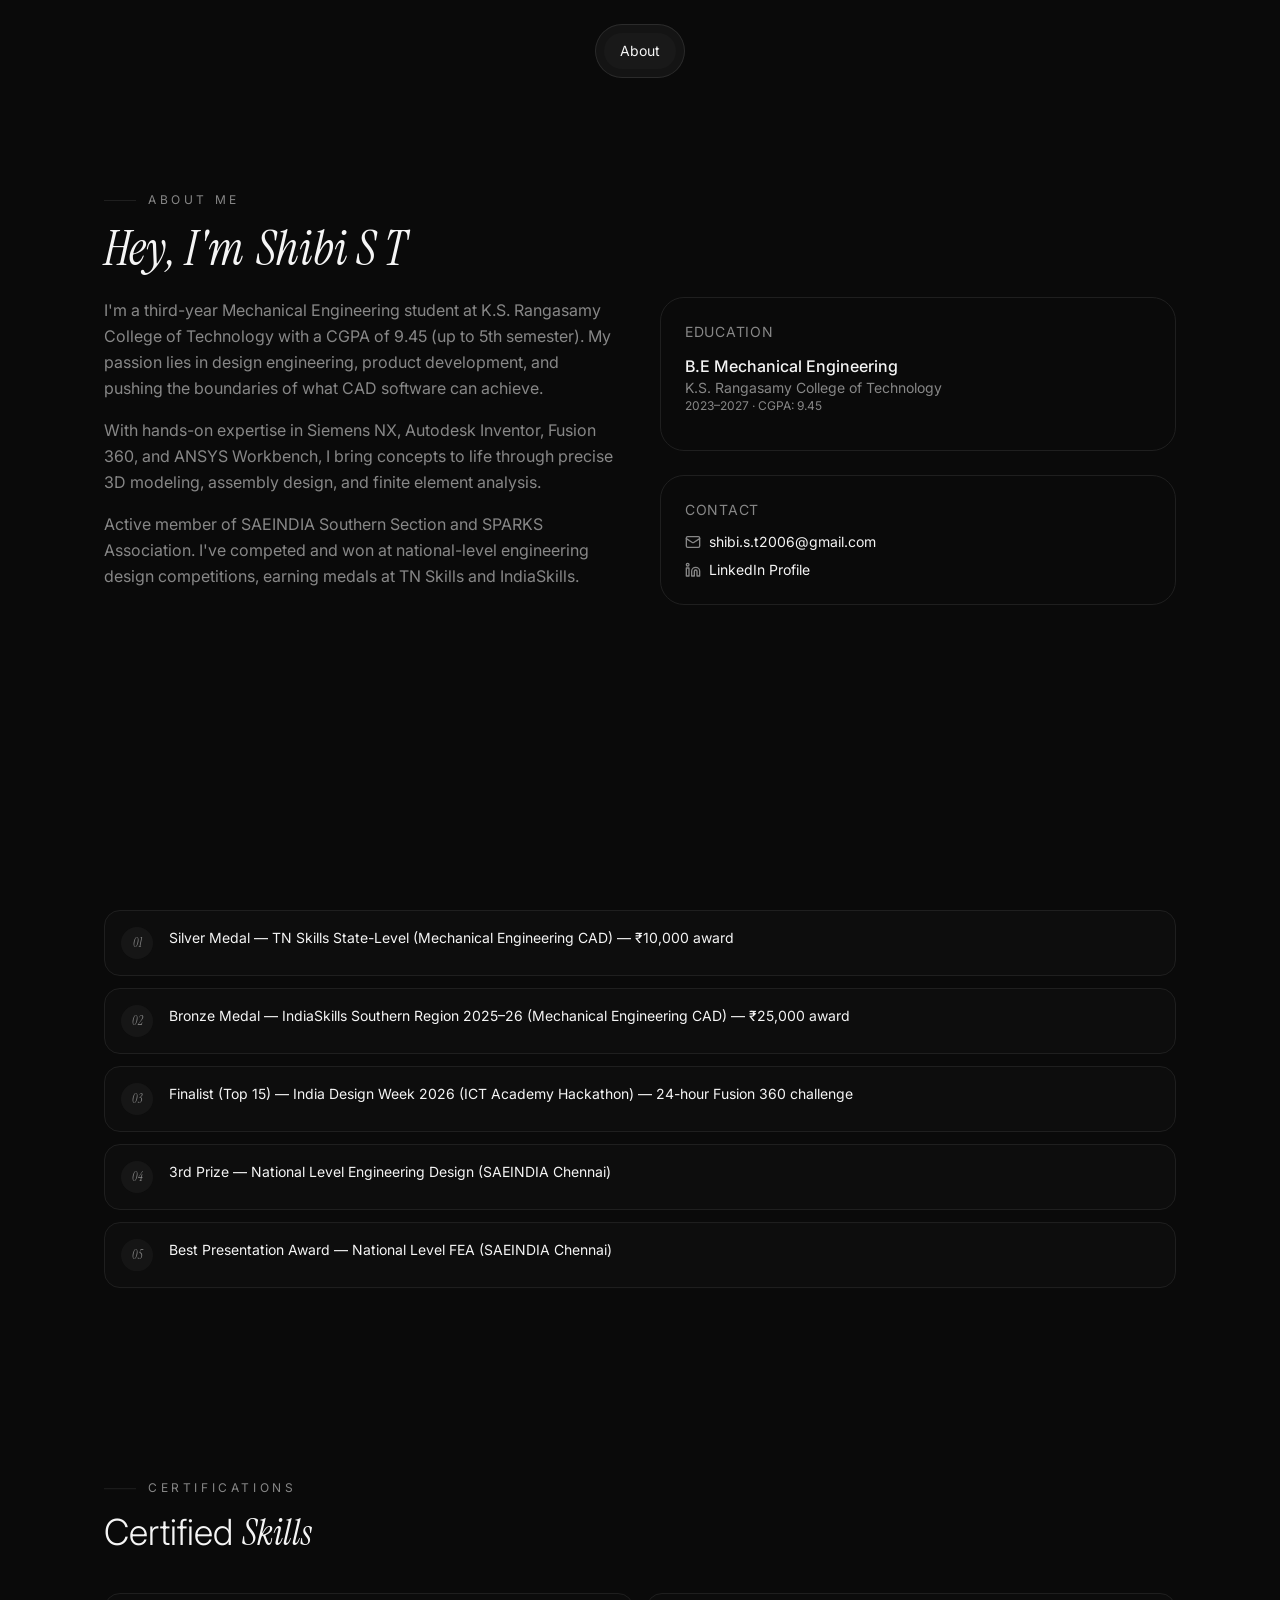
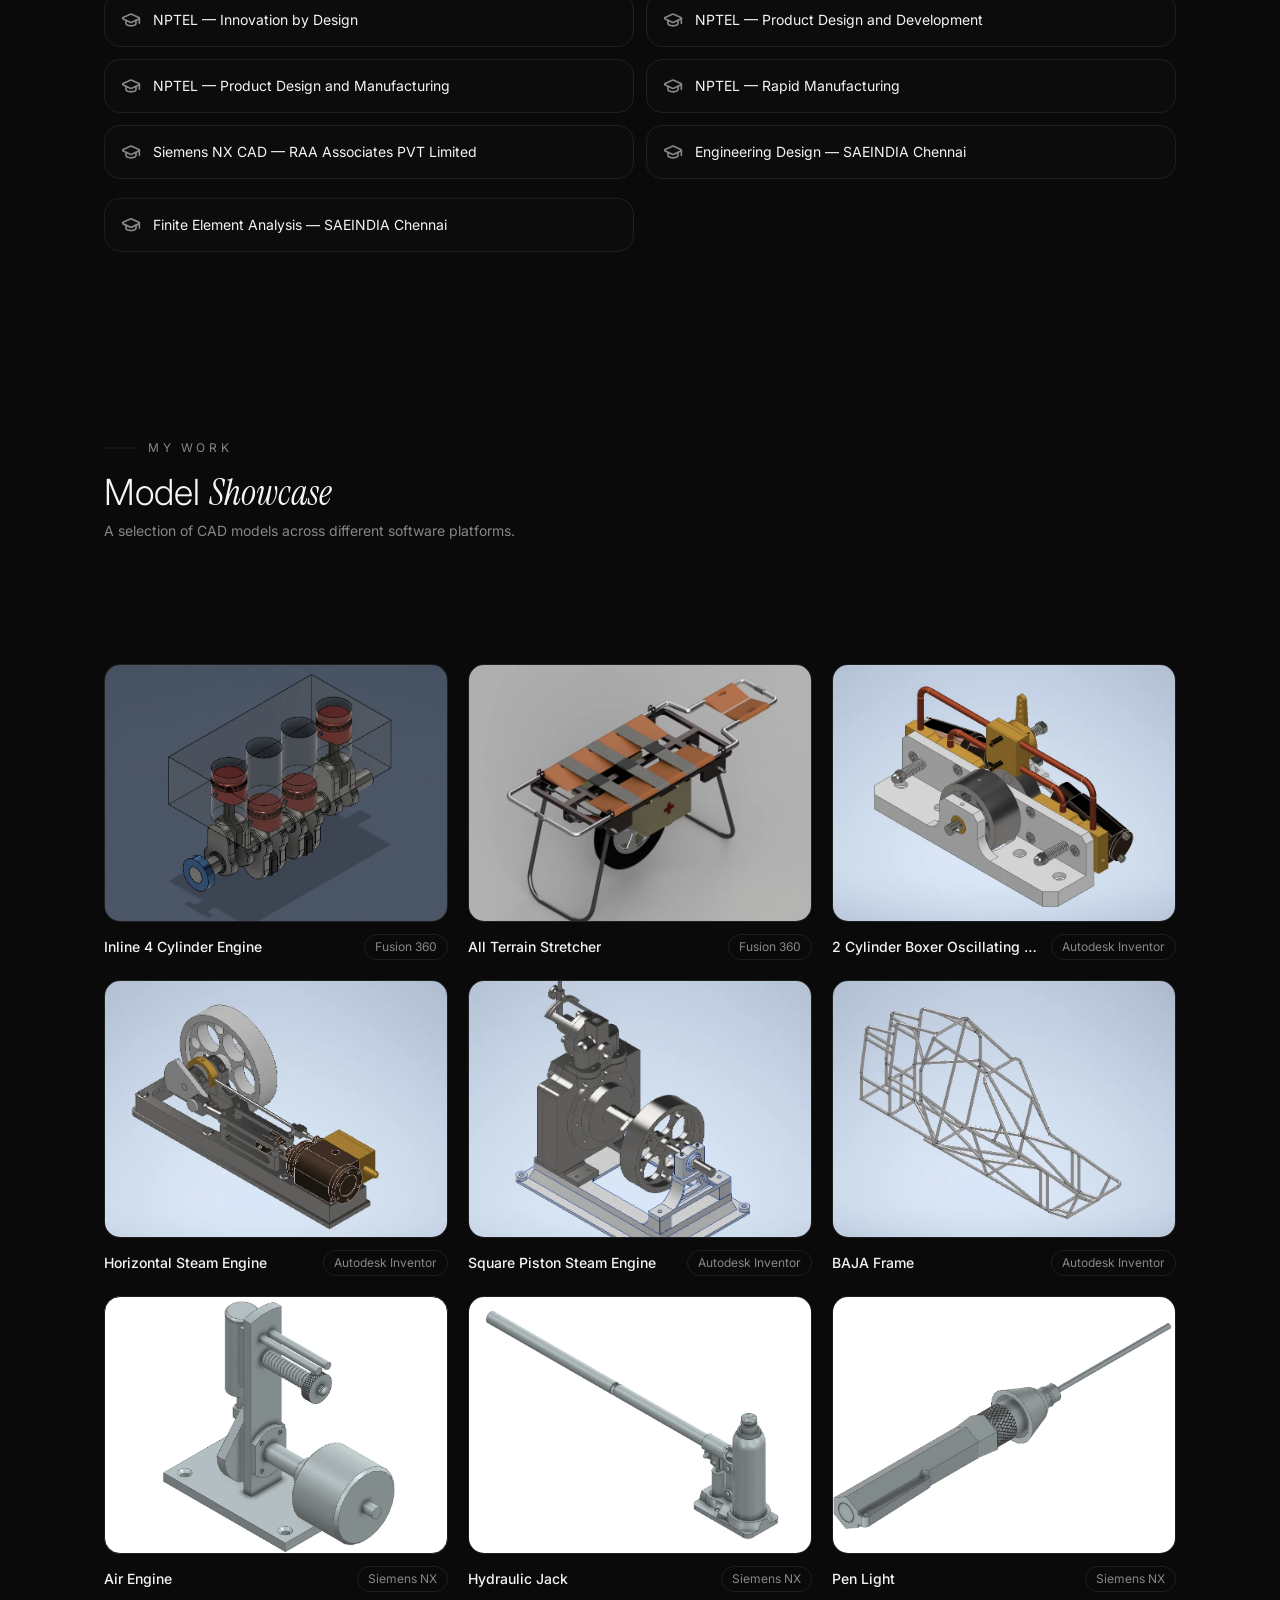
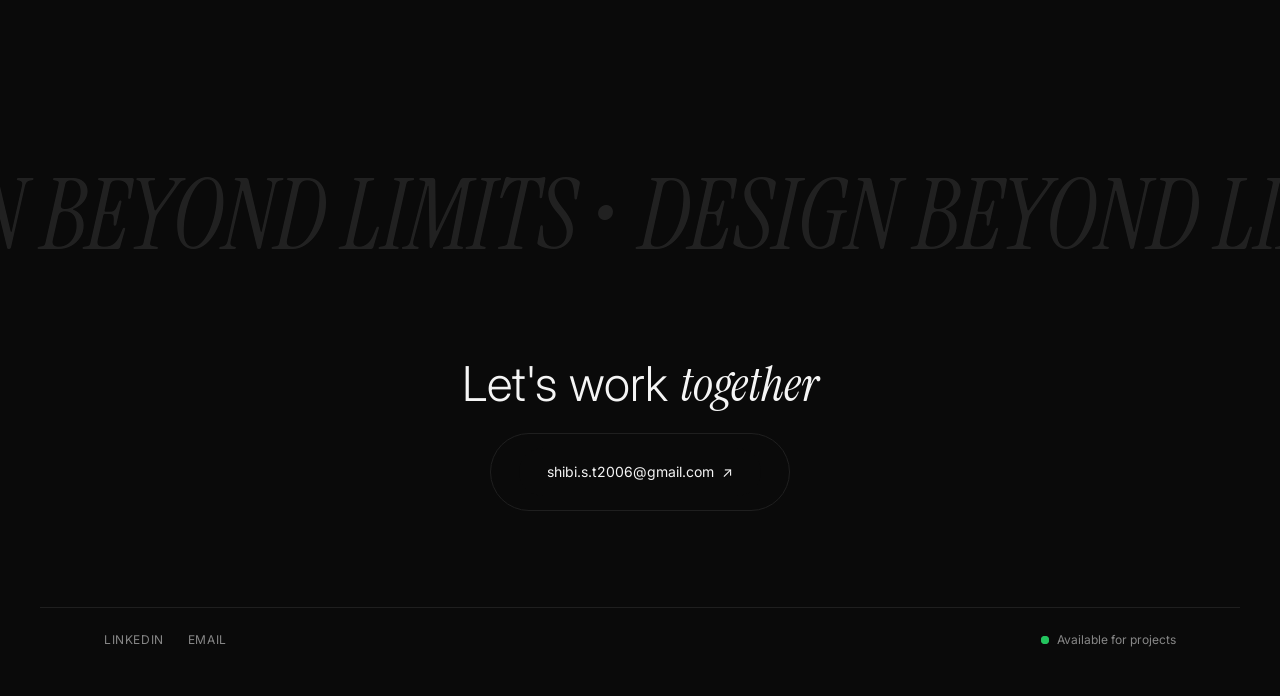
==== commit 95a7ed68: "deploy: about-only page" ====
--- a/index.html
+++ b/index.html
@@ -10,8 +10,8 @@
     <meta property="og:description" content="Professional CAD Modeling, Product Design & Engineering Services. Expert in Siemens NX, Autodesk Inventor & Fusion 360." />
     <meta property="og:type" content="website" />
     <meta name="twitter:card" content="summary_large_image" />
-    <script type="module" crossorigin src="/assets/index-BjSqmgtW.js"></script>
-    <link rel="stylesheet" crossorigin href="/assets/index-DiieHILk.css">
+    <script type="module" crossorigin src="/assets/index-ChMPf_iI.js"></script>
+    <link rel="stylesheet" crossorigin href="/assets/index-BlBYmY3S.css">
   </head>
   <body>
     <div id="root"></div>
--- a/assets/index-BlBYmY3S.css
+++ b/assets/index-BlBYmY3S.css
@@ -0,0 +1 @@
+@import"https://fonts.googleapis.com/css2?family=Instrument+Serif:ital@1&family=Inter:wght@300;400;500;600;700&display=swap";*,:before,:after{--tw-border-spacing-x: 0;--tw-border-spacing-y: 0;--tw-translate-x: 0;--tw-translate-y: 0;--tw-rotate: 0;--tw-skew-x: 0;--tw-skew-y: 0;--tw-scale-x: 1;--tw-scale-y: 1;--tw-pan-x: ;--tw-pan-y: ;--tw-pinch-zoom: ;--tw-scroll-snap-strictness: proximity;--tw-gradient-from-position: ;--tw-gradient-via-position: ;--tw-gradient-to-position: ;--tw-ordinal: ;--tw-slashed-zero: ;--tw-numeric-figure: ;--tw-numeric-spacing: ;--tw-numeric-fraction: ;--tw-ring-inset: ;--tw-ring-offset-width: 0px;--tw-ring-offset-color: #fff;--tw-ring-color: rgb(59 130 246 / .5);--tw-ring-offset-shadow: 0 0 #0000;--tw-ring-shadow: 0 0 #0000;--tw-shadow: 0 0 #0000;--tw-shadow-colored: 0 0 #0000;--tw-blur: ;--tw-brightness: ;--tw-contrast: ;--tw-grayscale: ;--tw-hue-rotate: ;--tw-invert: ;--tw-saturate: ;--tw-sepia: ;--tw-drop-shadow: ;--tw-backdrop-blur: ;--tw-backdrop-brightness: ;--tw-backdrop-contrast: ;--tw-backdrop-grayscale: ;--tw-backdrop-hue-rotate: ;--tw-backdrop-invert: ;--tw-backdrop-opacity: ;--tw-backdrop-saturate: ;--tw-backdrop-sepia: ;--tw-contain-size: ;--tw-contain-layout: ;--tw-contain-paint: ;--tw-contain-style: }::backdrop{--tw-border-spacing-x: 0;--tw-border-spacing-y: 0;--tw-translate-x: 0;--tw-translate-y: 0;--tw-rotate: 0;--tw-skew-x: 0;--tw-skew-y: 0;--tw-scale-x: 1;--tw-scale-y: 1;--tw-pan-x: ;--tw-pan-y: ;--tw-pinch-zoom: ;--tw-scroll-snap-strictness: proximity;--tw-gradient-from-position: ;--tw-gradient-via-position: ;--tw-gradient-to-position: ;--tw-ordinal: ;--tw-slashed-zero: ;--tw-numeric-figure: ;--tw-numeric-spacing: ;--tw-numeric-fraction: ;--tw-ring-inset: ;--tw-ring-offset-width: 0px;--tw-ring-offset-color: #fff;--tw-ring-color: rgb(59 130 246 / .5);--tw-ring-offset-shadow: 0 0 #0000;--tw-ring-shadow: 0 0 #0000;--tw-shadow: 0 0 #0000;--tw-shadow-colored: 0 0 #0000;--tw-blur: ;--tw-brightness: ;--tw-contrast: ;--tw-grayscale: ;--tw-hue-rotate: ;--tw-invert: ;--tw-saturate: ;--tw-sepia: ;--tw-drop-shadow: ;--tw-backdrop-blur: ;--tw-backdrop-brightness: ;--tw-backdrop-contrast: ;--tw-backdrop-grayscale: ;--tw-backdrop-hue-rotate: ;--tw-backdrop-invert: ;--tw-backdrop-opacity: ;--tw-backdrop-saturate: ;--tw-backdrop-sepia: ;--tw-contain-size: ;--tw-contain-layout: ;--tw-contain-paint: ;--tw-contain-style: }*,:before,:after{box-sizing:border-box;border-width:0;border-style:solid;border-color:#e5e7eb}:before,:after{--tw-content: ""}html,:host{line-height:1.5;-webkit-text-size-adjust:100%;-moz-tab-size:4;-o-tab-size:4;tab-size:4;font-family:ui-sans-serif,system-ui,sans-serif,"Apple Color Emoji","Segoe UI Emoji",Segoe UI Symbol,"Noto Color Emoji";font-feature-settings:normal;font-variation-settings:normal;-webkit-tap-highlight-color:transparent}body{margin:0;line-height:inherit}hr{height:0;color:inherit;border-top-width:1px}abbr:where([title]){-webkit-text-decoration:underline dotted;text-decoration:underline dotted}h1,h2,h3,h4,h5,h6{font-size:inherit;font-weight:inherit}a{color:inherit;text-decoration:inherit}b,strong{font-weight:bolder}code,kbd,samp,pre{font-family:ui-monospace,SFMono-Regular,Menlo,Monaco,Consolas,Liberation Mono,Courier New,monospace;font-feature-settings:normal;font-variation-settings:normal;font-size:1em}small{font-size:80%}sub,sup{font-size:75%;line-height:0;position:relative;vertical-align:baseline}sub{bottom:-.25em}sup{top:-.5em}table{text-indent:0;border-color:inherit;border-collapse:collapse}button,input,optgroup,select,textarea{font-family:inherit;font-feature-settings:inherit;font-variation-settings:inherit;font-size:100%;font-weight:inherit;line-height:inherit;letter-spacing:inherit;color:inherit;margin:0;padding:0}button,select{text-transform:none}button,input:where([type=button]),input:where([type=reset]),input:where([type=submit]){-webkit-appearance:button;background-color:transparent;background-image:none}:-moz-focusring{outline:auto}:-moz-ui-invalid{box-shadow:none}progress{vertical-align:baseline}::-webkit-inner-spin-button,::-webkit-outer-spin-button{height:auto}[type=search]{-webkit-appearance:textfield;outline-offset:-2px}::-webkit-search-decoration{-webkit-appearance:none}::-webkit-file-upload-button{-webkit-appearance:button;font:inherit}summary{display:list-item}blockquote,dl,dd,h1,h2,h3,h4,h5,h6,hr,figure,p,pre{margin:0}fieldset{margin:0;padding:0}legend{padding:0}ol,ul,menu{list-style:none;margin:0;padding:0}dialog{padding:0}textarea{resize:vertical}input::-moz-placeholder,textarea::-moz-placeholder{opacity:1;color:#9ca3af}input::placeholder,textarea::placeholder{opacity:1;color:#9ca3af}button,[role=button]{cursor:pointer}:disabled{cursor:default}img,svg,video,canvas,audio,iframe,embed,object{display:block;vertical-align:middle}img,video{max-width:100%;height:auto}[hidden]:where(:not([hidden=until-found])){display:none}:root{--bg: 0 0% 4%;--surface: 0 0% 8%;--text: 0 0% 96%;--muted: 0 0% 53%;--stroke: 0 0% 12%;--accent: 210 35% 55%;--accent-light: 210 30% 67%;--font-body: "Inter", sans-serif;--font-display: "Instrument Serif", serif;--background: 0 0% 4%;--foreground: 0 0% 96%;--card: 0 0% 8%;--card-foreground: 0 0% 96%;--popover: 0 0% 8%;--popover-foreground: 0 0% 96%;--primary: 210 35% 55%;--primary-foreground: 0 0% 4%;--secondary: 0 0% 12%;--secondary-foreground: 0 0% 96%;--muted-color: 0 0% 53%;--muted-foreground: 0 0% 53%;--accent-color: 0 0% 96%;--accent-foreground: 0 0% 4%;--destructive: 0 84.2% 60.2%;--destructive-foreground: 0 0% 96%;--border: 0 0% 12%;--input: 0 0% 12%;--ring: 210 35% 55%;--radius: .5rem;--sidebar-background: 0 0% 6%;--sidebar-foreground: 0 0% 96%;--sidebar-primary: 0 0% 96%;--sidebar-primary-foreground: 0 0% 4%;--sidebar-accent: 0 0% 12%;--sidebar-accent-foreground: 0 0% 96%;--sidebar-border: 0 0% 12%;--sidebar-ring: 0 0% 96%}*{border-color:hsl(var(--border))}body{background-color:hsl(var(--bg));font-family:Inter,sans-serif;color:hsl(var(--text));-webkit-font-smoothing:antialiased;-moz-osx-font-smoothing:grayscale}html{scroll-behavior:smooth;scrollbar-width:none;-ms-overflow-style:none}html::-webkit-scrollbar{display:none}select,select option{background-color:hsl(var(--surface));color:hsl(var(--text))}.sr-only{position:absolute;width:1px;height:1px;padding:0;margin:-1px;overflow:hidden;clip:rect(0,0,0,0);white-space:nowrap;border-width:0}.pointer-events-none{pointer-events:none}.pointer-events-auto{pointer-events:auto}.visible{visibility:visible}.invisible{visibility:hidden}.fixed{position:fixed}.absolute{position:absolute}.relative{position:relative}.inset-0{top:0;right:0;bottom:0;left:0}.inset-\[-2px\]{top:-2px;right:-2px;bottom:-2px;left:-2px}.inset-x-0{left:0;right:0}.inset-y-0{top:0;bottom:0}.-bottom-12{bottom:-3rem}.-left-12{left:-3rem}.-right-12{right:-3rem}.-top-12{top:-3rem}.bottom-0{bottom:0}.bottom-2{bottom:.5rem}.bottom-8{bottom:2rem}.left-0{left:0}.left-1{left:.25rem}.left-1\/2{left:50%}.left-2{left:.5rem}.left-4{left:1rem}.left-\[50\%\]{left:50%}.right-0{right:0}.right-1{right:.25rem}.right-2{right:.5rem}.right-3{right:.75rem}.right-4{right:1rem}.top-0{top:0}.top-1\.5{top:.375rem}.top-1\/2{top:50%}.top-2{top:.5rem}.top-3\.5{top:.875rem}.top-4{top:1rem}.top-\[1px\]{top:1px}.top-\[50\%\]{top:50%}.top-\[60\%\]{top:60%}.top-full{top:100%}.-z-10{z-index:-10}.z-0{z-index:0}.z-10{z-index:10}.z-20{z-index:20}.z-50{z-index:50}.z-\[100\]{z-index:100}.z-\[1\]{z-index:1}.z-\[2\]{z-index:2}.z-\[9999\]{z-index:9999}.-mx-1{margin-left:-.25rem;margin-right:-.25rem}.mx-2{margin-left:.5rem;margin-right:.5rem}.mx-3\.5{margin-left:.875rem;margin-right:.875rem}.mx-auto{margin-left:auto;margin-right:auto}.my-0\.5{margin-top:.125rem;margin-bottom:.125rem}.my-1{margin-top:.25rem;margin-bottom:.25rem}.-ml-4{margin-left:-1rem}.-mt-4{margin-top:-1rem}.mb-1{margin-bottom:.25rem}.mb-10{margin-bottom:2.5rem}.mb-12{margin-bottom:3rem}.mb-16{margin-bottom:4rem}.mb-2{margin-bottom:.5rem}.mb-20{margin-bottom:5rem}.mb-24{margin-bottom:6rem}.mb-3{margin-bottom:.75rem}.mb-4{margin-bottom:1rem}.mb-5{margin-bottom:1.25rem}.mb-6{margin-bottom:1.5rem}.mb-8{margin-bottom:2rem}.ml-1{margin-left:.25rem}.ml-2{margin-left:.5rem}.ml-auto{margin-left:auto}.mr-2{margin-right:.5rem}.mt-1{margin-top:.25rem}.mt-1\.5{margin-top:.375rem}.mt-2{margin-top:.5rem}.mt-24{margin-top:6rem}.mt-3{margin-top:.75rem}.mt-4{margin-top:1rem}.mt-auto{margin-top:auto}.block{display:block}.inline-block{display:inline-block}.flex{display:flex}.inline-flex{display:inline-flex}.table{display:table}.grid{display:grid}.hidden{display:none}.aspect-\[4\/3\]{aspect-ratio:4/3}.aspect-square{aspect-ratio:1 / 1}.aspect-video{aspect-ratio:16 / 9}.size-4{width:1rem;height:1rem}.h-1\.5{height:.375rem}.h-10{height:2.5rem}.h-11{height:2.75rem}.h-12{height:3rem}.h-2{height:.5rem}.h-2\.5{height:.625rem}.h-3{height:.75rem}.h-3\.5{height:.875rem}.h-4{height:1rem}.h-5{height:1.25rem}.h-6{height:1.5rem}.h-7{height:1.75rem}.h-8{height:2rem}.h-9{height:2.25rem}.h-\[1px\]{height:1px}.h-\[3px\]{height:3px}.h-\[46px\]{height:46px}.h-\[var\(--radix-navigation-menu-viewport-height\)\]{height:var(--radix-navigation-menu-viewport-height)}.h-\[var\(--radix-select-trigger-height\)\]{height:var(--radix-select-trigger-height)}.h-auto{height:auto}.h-full{height:100%}.h-px{height:1px}.h-screen{height:100vh}.h-svh{height:100svh}.max-h-96{max-height:24rem}.max-h-\[300px\]{max-height:300px}.max-h-\[70vh\]{max-height:70vh}.max-h-screen{max-height:100vh}.min-h-0{min-height:0px}.min-h-\[100px\]{min-height:100px}.min-h-\[80px\]{min-height:80px}.min-h-full{min-height:100%}.min-h-screen{min-height:100vh}.min-h-svh{min-height:100svh}.w-0{width:0px}.w-1{width:.25rem}.w-10{width:2.5rem}.w-11{width:2.75rem}.w-16{width:4rem}.w-2{width:.5rem}.w-2\.5{width:.625rem}.w-3{width:.75rem}.w-3\.5{width:.875rem}.w-3\/4{width:75%}.w-4{width:1rem}.w-5{width:1.25rem}.w-6{width:1.5rem}.w-64{width:16rem}.w-7{width:1.75rem}.w-72{width:18rem}.w-8{width:2rem}.w-9{width:2.25rem}.w-\[--sidebar-width\]{width:var(--sidebar-width)}.w-\[100px\]{width:100px}.w-\[1px\]{width:1px}.w-auto{width:auto}.w-full{width:100%}.w-max{width:-moz-max-content;width:max-content}.w-px{width:1px}.min-w-0{min-width:0px}.min-w-5{min-width:1.25rem}.min-w-\[12rem\]{min-width:12rem}.min-w-\[8rem\]{min-width:8rem}.min-w-\[var\(--radix-select-trigger-width\)\]{min-width:var(--radix-select-trigger-width)}.min-w-full{min-width:100%}.max-w-4xl{max-width:56rem}.max-w-\[--skeleton-width\]{max-width:var(--skeleton-width)}.max-w-\[1100px\]{max-width:1100px}.max-w-\[1200px\]{max-width:1200px}.max-w-\[700px\]{max-width:700px}.max-w-lg{max-width:32rem}.max-w-max{max-width:-moz-max-content;max-width:max-content}.max-w-md{max-width:28rem}.flex-1{flex:1 1 0%}.flex-shrink-0,.shrink-0{flex-shrink:0}.grow{flex-grow:1}.grow-0{flex-grow:0}.basis-full{flex-basis:100%}.caption-bottom{caption-side:bottom}.border-collapse{border-collapse:collapse}.origin-left{transform-origin:left}.-translate-x-1\/2{--tw-translate-x: -50%;transform:translate(var(--tw-translate-x),var(--tw-translate-y)) rotate(var(--tw-rotate)) skew(var(--tw-skew-x)) skewY(var(--tw-skew-y)) scaleX(var(--tw-scale-x)) scaleY(var(--tw-scale-y))}.-translate-x-px{--tw-translate-x: -1px;transform:translate(var(--tw-translate-x),var(--tw-translate-y)) rotate(var(--tw-rotate)) skew(var(--tw-skew-x)) skewY(var(--tw-skew-y)) scaleX(var(--tw-scale-x)) scaleY(var(--tw-scale-y))}.-translate-y-1\/2{--tw-translate-y: -50%;transform:translate(var(--tw-translate-x),var(--tw-translate-y)) rotate(var(--tw-rotate)) skew(var(--tw-skew-x)) skewY(var(--tw-skew-y)) scaleX(var(--tw-scale-x)) scaleY(var(--tw-scale-y))}.-translate-y-full{--tw-translate-y: -100%;transform:translate(var(--tw-translate-x),var(--tw-translate-y)) rotate(var(--tw-rotate)) skew(var(--tw-skew-x)) skewY(var(--tw-skew-y)) scaleX(var(--tw-scale-x)) scaleY(var(--tw-scale-y))}.translate-x-\[-50\%\]{--tw-translate-x: -50%;transform:translate(var(--tw-translate-x),var(--tw-translate-y)) rotate(var(--tw-rotate)) skew(var(--tw-skew-x)) skewY(var(--tw-skew-y)) scaleX(var(--tw-scale-x)) scaleY(var(--tw-scale-y))}.translate-x-px{--tw-translate-x: 1px;transform:translate(var(--tw-translate-x),var(--tw-translate-y)) rotate(var(--tw-rotate)) skew(var(--tw-skew-x)) skewY(var(--tw-skew-y)) scaleX(var(--tw-scale-x)) scaleY(var(--tw-scale-y))}.translate-y-0{--tw-translate-y: 0px;transform:translate(var(--tw-translate-x),var(--tw-translate-y)) rotate(var(--tw-rotate)) skew(var(--tw-skew-x)) skewY(var(--tw-skew-y)) scaleX(var(--tw-scale-x)) scaleY(var(--tw-scale-y))}.translate-y-\[-50\%\]{--tw-translate-y: -50%;transform:translate(var(--tw-translate-x),var(--tw-translate-y)) rotate(var(--tw-rotate)) skew(var(--tw-skew-x)) skewY(var(--tw-skew-y)) scaleX(var(--tw-scale-x)) scaleY(var(--tw-scale-y))}.rotate-180{--tw-rotate: 180deg;transform:translate(var(--tw-translate-x),var(--tw-translate-y)) rotate(var(--tw-rotate)) skew(var(--tw-skew-x)) skewY(var(--tw-skew-y)) scaleX(var(--tw-scale-x)) scaleY(var(--tw-scale-y))}.rotate-45{--tw-rotate: 45deg;transform:translate(var(--tw-translate-x),var(--tw-translate-y)) rotate(var(--tw-rotate)) skew(var(--tw-skew-x)) skewY(var(--tw-skew-y)) scaleX(var(--tw-scale-x)) scaleY(var(--tw-scale-y))}.rotate-90{--tw-rotate: 90deg;transform:translate(var(--tw-translate-x),var(--tw-translate-y)) rotate(var(--tw-rotate)) skew(var(--tw-skew-x)) skewY(var(--tw-skew-y)) scaleX(var(--tw-scale-x)) scaleY(var(--tw-scale-y))}.transform{transform:translate(var(--tw-translate-x),var(--tw-translate-y)) rotate(var(--tw-rotate)) skew(var(--tw-skew-x)) skewY(var(--tw-skew-y)) scaleX(var(--tw-scale-x)) scaleY(var(--tw-scale-y))}@keyframes ping{75%,to{transform:scale(2);opacity:0}}.animate-ping{animation:ping 1s cubic-bezier(0,0,.2,1) infinite}@keyframes pulse{50%{opacity:.5}}.animate-pulse{animation:pulse 2s cubic-bezier(.4,0,.6,1) infinite}.cursor-default{cursor:default}.cursor-pointer{cursor:pointer}.touch-none{touch-action:none}.select-none{-webkit-user-select:none;-moz-user-select:none;user-select:none}.resize-y{resize:vertical}.list-none{list-style-type:none}.grid-cols-1{grid-template-columns:repeat(1,minmax(0,1fr))}.grid-rows-\[0fr\]{grid-template-rows:0fr}.grid-rows-\[1fr\]{grid-template-rows:1fr}.flex-row{flex-direction:row}.flex-col{flex-direction:column}.flex-col-reverse{flex-direction:column-reverse}.flex-wrap{flex-wrap:wrap}.items-start{align-items:flex-start}.items-end{align-items:flex-end}.items-center{align-items:center}.items-stretch{align-items:stretch}.justify-center{justify-content:center}.justify-between{justify-content:space-between}.gap-1{gap:.25rem}.gap-1\.5{gap:.375rem}.gap-10{gap:2.5rem}.gap-2{gap:.5rem}.gap-3{gap:.75rem}.gap-4{gap:1rem}.gap-5{gap:1.25rem}.gap-6{gap:1.5rem}.gap-8{gap:2rem}.space-x-1>:not([hidden])~:not([hidden]){--tw-space-x-reverse: 0;margin-right:calc(.25rem * var(--tw-space-x-reverse));margin-left:calc(.25rem * calc(1 - var(--tw-space-x-reverse)))}.space-x-4>:not([hidden])~:not([hidden]){--tw-space-x-reverse: 0;margin-right:calc(1rem * var(--tw-space-x-reverse));margin-left:calc(1rem * calc(1 - var(--tw-space-x-reverse)))}.space-y-1>:not([hidden])~:not([hidden]){--tw-space-y-reverse: 0;margin-top:calc(.25rem * calc(1 - var(--tw-space-y-reverse)));margin-bottom:calc(.25rem * var(--tw-space-y-reverse))}.space-y-1\.5>:not([hidden])~:not([hidden]){--tw-space-y-reverse: 0;margin-top:calc(.375rem * calc(1 - var(--tw-space-y-reverse)));margin-bottom:calc(.375rem * var(--tw-space-y-reverse))}.space-y-2>:not([hidden])~:not([hidden]){--tw-space-y-reverse: 0;margin-top:calc(.5rem * calc(1 - var(--tw-space-y-reverse)));margin-bottom:calc(.5rem * var(--tw-space-y-reverse))}.space-y-3>:not([hidden])~:not([hidden]){--tw-space-y-reverse: 0;margin-top:calc(.75rem * calc(1 - var(--tw-space-y-reverse)));margin-bottom:calc(.75rem * var(--tw-space-y-reverse))}.space-y-4>:not([hidden])~:not([hidden]){--tw-space-y-reverse: 0;margin-top:calc(1rem * calc(1 - var(--tw-space-y-reverse)));margin-bottom:calc(1rem * var(--tw-space-y-reverse))}.space-y-5>:not([hidden])~:not([hidden]){--tw-space-y-reverse: 0;margin-top:calc(1.25rem * calc(1 - var(--tw-space-y-reverse)));margin-bottom:calc(1.25rem * var(--tw-space-y-reverse))}.overflow-auto{overflow:auto}.overflow-hidden{overflow:hidden}.overflow-y-auto{overflow-y:auto}.overflow-x-hidden{overflow-x:hidden}.truncate{overflow:hidden;text-overflow:ellipsis;white-space:nowrap}.whitespace-nowrap{white-space:nowrap}.whitespace-pre-line{white-space:pre-line}.break-words{overflow-wrap:break-word}.rounded-2xl{border-radius:1rem}.rounded-3xl{border-radius:1.5rem}.rounded-\[2px\]{border-radius:2px}.rounded-\[inherit\]{border-radius:inherit}.rounded-full{border-radius:9999px}.rounded-lg{border-radius:var(--radius)}.rounded-md{border-radius:calc(var(--radius) - 2px)}.rounded-sm{border-radius:calc(var(--radius) - 4px)}.rounded-xl{border-radius:.75rem}.rounded-t-\[10px\]{border-top-left-radius:10px;border-top-right-radius:10px}.rounded-tl-sm{border-top-left-radius:calc(var(--radius) - 4px)}.border{border-width:1px}.border-2{border-width:2px}.border-\[1\.5px\]{border-width:1.5px}.border-y{border-top-width:1px;border-bottom-width:1px}.border-b{border-bottom-width:1px}.border-l{border-left-width:1px}.border-r{border-right-width:1px}.border-t{border-top-width:1px}.border-dashed{border-style:dashed}.border-\[--color-border\]{border-color:var(--color-border)}.border-accent\/30{border-color:hsl(var(--accent-color) / .3)}.border-border\/50{border-color:hsl(var(--border) / .5)}.border-destructive{border-color:hsl(var(--destructive))}.border-destructive\/50{border-color:hsl(var(--destructive) / .5)}.border-input{border-color:hsl(var(--input))}.border-primary{border-color:hsl(var(--primary))}.border-sidebar-border{border-color:hsl(var(--sidebar-border))}.border-stroke{border-color:hsl(var(--stroke))}.border-text-primary{border-color:hsl(var(--text))}.border-text-primary\/10{border-color:hsl(var(--text) / .1)}.border-text-primary\/30{border-color:hsl(var(--text) / .3)}.border-transparent{border-color:transparent}.border-l-transparent{border-left-color:transparent}.border-t-transparent{border-top-color:transparent}.bg-\[--color-bg\]{background-color:var(--color-bg)}.bg-accent{background-color:hsl(var(--accent-color))}.bg-accent\/10{background-color:hsl(var(--accent-color) / .1)}.bg-accent\/20{background-color:hsl(var(--accent-color) / .2)}.bg-accent\/5{background-color:hsl(var(--accent-color) / .05)}.bg-background{background-color:hsl(var(--background))}.bg-bg{background-color:hsl(var(--bg))}.bg-bg\/40{background-color:hsl(var(--bg) / .4)}.bg-bg\/60{background-color:hsl(var(--bg) / .6)}.bg-bg\/70{background-color:hsl(var(--bg) / .7)}.bg-bg\/90{background-color:hsl(var(--bg) / .9)}.bg-black\/80{background-color:#000c}.bg-border{background-color:hsl(var(--border))}.bg-card{background-color:hsl(var(--card))}.bg-destructive{background-color:hsl(var(--destructive))}.bg-foreground{background-color:hsl(var(--foreground))}.bg-green-400{--tw-bg-opacity: 1;background-color:rgb(74 222 128 / var(--tw-bg-opacity, 1))}.bg-green-500{--tw-bg-opacity: 1;background-color:rgb(34 197 94 / var(--tw-bg-opacity, 1))}.bg-muted{background-color:hsl(var(--muted))}.bg-muted\/50{background-color:hsl(var(--muted) / .5)}.bg-popover{background-color:hsl(var(--popover))}.bg-primary{background-color:hsl(var(--primary))}.bg-secondary{background-color:hsl(var(--secondary))}.bg-sidebar{background-color:hsl(var(--sidebar-background))}.bg-sidebar-border{background-color:hsl(var(--sidebar-border))}.bg-stroke{background-color:hsl(var(--stroke))}.bg-stroke\/50{background-color:hsl(var(--stroke) / .5)}.bg-surface{background-color:hsl(var(--surface))}.bg-surface\/20{background-color:hsl(var(--surface) / .2)}.bg-surface\/30{background-color:hsl(var(--surface) / .3)}.bg-surface\/40{background-color:hsl(var(--surface) / .4)}.bg-surface\/60{background-color:hsl(var(--surface) / .6)}.bg-text-primary{background-color:hsl(var(--text))}.bg-transparent{background-color:transparent}.bg-white{--tw-bg-opacity: 1;background-color:rgb(255 255 255 / var(--tw-bg-opacity, 1))}.fill-current{fill:currentColor}.object-contain{-o-object-fit:contain;object-fit:contain}.object-cover{-o-object-fit:cover;object-fit:cover}.p-0{padding:0}.p-1{padding:.25rem}.p-2{padding:.5rem}.p-3{padding:.75rem}.p-4{padding:1rem}.p-6{padding:1.5rem}.p-8{padding:2rem}.p-\[1px\]{padding:1px}.p-\[2px\]{padding:2px}.px-1{padding-left:.25rem;padding-right:.25rem}.px-2{padding-left:.5rem;padding-right:.5rem}.px-2\.5{padding-left:.625rem;padding-right:.625rem}.px-3{padding-left:.75rem;padding-right:.75rem}.px-4{padding-left:1rem;padding-right:1rem}.px-5{padding-left:1.25rem;padding-right:1.25rem}.px-6{padding-left:1.5rem;padding-right:1.5rem}.px-7{padding-left:1.75rem;padding-right:1.75rem}.px-8{padding-left:2rem;padding-right:2rem}.py-0\.5{padding-top:.125rem;padding-bottom:.125rem}.py-1{padding-top:.25rem;padding-bottom:.25rem}.py-1\.5{padding-top:.375rem;padding-bottom:.375rem}.py-10{padding-top:2.5rem;padding-bottom:2.5rem}.py-12{padding-top:3rem;padding-bottom:3rem}.py-16{padding-top:4rem;padding-bottom:4rem}.py-2{padding-top:.5rem;padding-bottom:.5rem}.py-2\.5{padding-top:.625rem;padding-bottom:.625rem}.py-3{padding-top:.75rem;padding-bottom:.75rem}.py-3\.5{padding-top:.875rem;padding-bottom:.875rem}.py-4{padding-top:1rem;padding-bottom:1rem}.py-6{padding-top:1.5rem;padding-bottom:1.5rem}.pb-20{padding-bottom:5rem}.pb-3{padding-bottom:.75rem}.pb-4{padding-bottom:1rem}.pb-8{padding-bottom:2rem}.pl-10{padding-left:2.5rem}.pl-16{padding-left:4rem}.pl-2\.5{padding-left:.625rem}.pl-4{padding-left:1rem}.pl-8{padding-left:2rem}.pr-2{padding-right:.5rem}.pr-2\.5{padding-right:.625rem}.pr-8{padding-right:2rem}.pt-0{padding-top:0}.pt-1{padding-top:.25rem}.pt-16{padding-top:4rem}.pt-24{padding-top:6rem}.pt-28{padding-top:7rem}.pt-3{padding-top:.75rem}.pt-4{padding-top:1rem}.pt-6{padding-top:1.5rem}.text-left{text-align:left}.text-center{text-align:center}.align-middle{vertical-align:middle}.font-body{font-family:Inter,sans-serif}.font-display{font-family:Instrument Serif,serif}.font-mono{font-family:ui-monospace,SFMono-Regular,Menlo,Monaco,Consolas,Liberation Mono,Courier New,monospace}.text-2xl{font-size:1.5rem;line-height:2rem}.text-3xl{font-size:1.875rem;line-height:2.25rem}.text-4xl{font-size:2.25rem;line-height:2.5rem}.text-5xl{font-size:3rem;line-height:1}.text-6xl{font-size:3.75rem;line-height:1}.text-\[0\.8rem\]{font-size:.8rem}.text-base{font-size:1rem;line-height:1.5rem}.text-lg{font-size:1.125rem;line-height:1.75rem}.text-sm{font-size:.875rem;line-height:1.25rem}.text-xl{font-size:1.25rem;line-height:1.75rem}.text-xs{font-size:.75rem;line-height:1rem}.font-bold{font-weight:700}.font-light{font-weight:300}.font-medium{font-weight:500}.font-normal{font-weight:400}.font-semibold{font-weight:600}.uppercase{text-transform:uppercase}.italic{font-style:italic}.tabular-nums{--tw-numeric-spacing: tabular-nums;font-variant-numeric:var(--tw-ordinal) var(--tw-slashed-zero) var(--tw-numeric-figure) var(--tw-numeric-spacing) var(--tw-numeric-fraction)}.leading-\[0\.9\]{line-height:.9}.leading-none{line-height:1}.leading-relaxed{line-height:1.625}.leading-tight{line-height:1.25}.tracking-\[0\.2em\]{letter-spacing:.2em}.tracking-\[0\.3em\]{letter-spacing:.3em}.tracking-tight{letter-spacing:-.025em}.tracking-wider{letter-spacing:.05em}.tracking-widest{letter-spacing:.1em}.text-accent{color:hsl(var(--accent-color))}.text-accent-foreground{color:hsl(var(--accent-foreground))}.text-bg{color:hsl(var(--bg))}.text-card-foreground{color:hsl(var(--card-foreground))}.text-current{color:currentColor}.text-destructive{color:hsl(var(--destructive))}.text-destructive-foreground{color:hsl(var(--destructive-foreground))}.text-foreground{color:hsl(var(--foreground))}.text-foreground\/50{color:hsl(var(--foreground) / .5)}.text-muted{color:hsl(var(--muted))}.text-popover-foreground{color:hsl(var(--popover-foreground))}.text-primary{color:hsl(var(--primary))}.text-primary-foreground{color:hsl(var(--primary-foreground))}.text-secondary-foreground{color:hsl(var(--secondary-foreground))}.text-sidebar-foreground{color:hsl(var(--sidebar-foreground))}.text-sidebar-foreground\/70{color:hsl(var(--sidebar-foreground) / .7)}.text-text-primary{color:hsl(var(--text))}.text-text-primary\/10{color:hsl(var(--text) / .1)}.text-text-primary\/80{color:hsl(var(--text) / .8)}.underline{text-decoration-line:underline}.underline-offset-4{text-underline-offset:4px}.opacity-0{opacity:0}.opacity-50{opacity:.5}.opacity-60{opacity:.6}.opacity-70{opacity:.7}.opacity-75{opacity:.75}.opacity-90{opacity:.9}.shadow-\[0_0_0_1px_hsl\(var\(--sidebar-border\)\)\]{--tw-shadow: 0 0 0 1px hsl(var(--sidebar-border));--tw-shadow-colored: 0 0 0 1px var(--tw-shadow-color);box-shadow:var(--tw-ring-offset-shadow, 0 0 #0000),var(--tw-ring-shadow, 0 0 #0000),var(--tw-shadow)}.shadow-lg{--tw-shadow: 0 10px 15px -3px rgb(0 0 0 / .1), 0 4px 6px -4px rgb(0 0 0 / .1);--tw-shadow-colored: 0 10px 15px -3px var(--tw-shadow-color), 0 4px 6px -4px var(--tw-shadow-color);box-shadow:var(--tw-ring-offset-shadow, 0 0 #0000),var(--tw-ring-shadow, 0 0 #0000),var(--tw-shadow)}.shadow-md{--tw-shadow: 0 4px 6px -1px rgb(0 0 0 / .1), 0 2px 4px -2px rgb(0 0 0 / .1);--tw-shadow-colored: 0 4px 6px -1px var(--tw-shadow-color), 0 2px 4px -2px var(--tw-shadow-color);box-shadow:var(--tw-ring-offset-shadow, 0 0 #0000),var(--tw-ring-shadow, 0 0 #0000),var(--tw-shadow)}.shadow-none{--tw-shadow: 0 0 #0000;--tw-shadow-colored: 0 0 #0000;box-shadow:var(--tw-ring-offset-shadow, 0 0 #0000),var(--tw-ring-shadow, 0 0 #0000),var(--tw-shadow)}.shadow-sm{--tw-shadow: 0 1px 2px 0 rgb(0 0 0 / .05);--tw-shadow-colored: 0 1px 2px 0 var(--tw-shadow-color);box-shadow:var(--tw-ring-offset-shadow, 0 0 #0000),var(--tw-ring-shadow, 0 0 #0000),var(--tw-shadow)}.shadow-xl{--tw-shadow: 0 20px 25px -5px rgb(0 0 0 / .1), 0 8px 10px -6px rgb(0 0 0 / .1);--tw-shadow-colored: 0 20px 25px -5px var(--tw-shadow-color), 0 8px 10px -6px var(--tw-shadow-color);box-shadow:var(--tw-ring-offset-shadow, 0 0 #0000),var(--tw-ring-shadow, 0 0 #0000),var(--tw-shadow)}.shadow-bg\/50{--tw-shadow-color: hsl(var(--bg) / .5);--tw-shadow: var(--tw-shadow-colored)}.outline-none{outline:2px solid transparent;outline-offset:2px}.outline{outline-style:solid}.ring-0{--tw-ring-offset-shadow: var(--tw-ring-inset) 0 0 0 var(--tw-ring-offset-width) var(--tw-ring-offset-color);--tw-ring-shadow: var(--tw-ring-inset) 0 0 0 calc(0px + var(--tw-ring-offset-width)) var(--tw-ring-color);box-shadow:var(--tw-ring-offset-shadow),var(--tw-ring-shadow),var(--tw-shadow, 0 0 #0000)}.ring-2{--tw-ring-offset-shadow: var(--tw-ring-inset) 0 0 0 var(--tw-ring-offset-width) var(--tw-ring-offset-color);--tw-ring-shadow: var(--tw-ring-inset) 0 0 0 calc(2px + var(--tw-ring-offset-width)) var(--tw-ring-color);box-shadow:var(--tw-ring-offset-shadow),var(--tw-ring-shadow),var(--tw-shadow, 0 0 #0000)}.ring-ring{--tw-ring-color: hsl(var(--ring))}.ring-sidebar-ring{--tw-ring-color: hsl(var(--sidebar-ring))}.ring-offset-background{--tw-ring-offset-color: hsl(var(--background))}.blur{--tw-blur: blur(8px);filter:var(--tw-blur) var(--tw-brightness) var(--tw-contrast) var(--tw-grayscale) var(--tw-hue-rotate) var(--tw-invert) var(--tw-saturate) var(--tw-sepia) var(--tw-drop-shadow)}.filter{filter:var(--tw-blur) var(--tw-brightness) var(--tw-contrast) var(--tw-grayscale) var(--tw-hue-rotate) var(--tw-invert) var(--tw-saturate) var(--tw-sepia) var(--tw-drop-shadow)}.backdrop-blur-lg{--tw-backdrop-blur: blur(16px);-webkit-backdrop-filter:var(--tw-backdrop-blur) var(--tw-backdrop-brightness) var(--tw-backdrop-contrast) var(--tw-backdrop-grayscale) var(--tw-backdrop-hue-rotate) var(--tw-backdrop-invert) var(--tw-backdrop-opacity) var(--tw-backdrop-saturate) var(--tw-backdrop-sepia);backdrop-filter:var(--tw-backdrop-blur) var(--tw-backdrop-brightness) var(--tw-backdrop-contrast) var(--tw-backdrop-grayscale) var(--tw-backdrop-hue-rotate) var(--tw-backdrop-invert) var(--tw-backdrop-opacity) var(--tw-backdrop-saturate) var(--tw-backdrop-sepia)}.backdrop-blur-md{--tw-backdrop-blur: blur(12px);-webkit-backdrop-filter:var(--tw-backdrop-blur) var(--tw-backdrop-brightness) var(--tw-backdrop-contrast) var(--tw-backdrop-grayscale) var(--tw-backdrop-hue-rotate) var(--tw-backdrop-invert) var(--tw-backdrop-opacity) var(--tw-backdrop-saturate) var(--tw-backdrop-sepia);backdrop-filter:var(--tw-backdrop-blur) var(--tw-backdrop-brightness) var(--tw-backdrop-contrast) var(--tw-backdrop-grayscale) var(--tw-backdrop-hue-rotate) var(--tw-backdrop-invert) var(--tw-backdrop-opacity) var(--tw-backdrop-saturate) var(--tw-backdrop-sepia)}.backdrop-blur-sm{--tw-backdrop-blur: blur(4px);-webkit-backdrop-filter:var(--tw-backdrop-blur) var(--tw-backdrop-brightness) var(--tw-backdrop-contrast) var(--tw-backdrop-grayscale) var(--tw-backdrop-hue-rotate) var(--tw-backdrop-invert) var(--tw-backdrop-opacity) var(--tw-backdrop-saturate) var(--tw-backdrop-sepia);backdrop-filter:var(--tw-backdrop-blur) var(--tw-backdrop-brightness) var(--tw-backdrop-contrast) var(--tw-backdrop-grayscale) var(--tw-backdrop-hue-rotate) var(--tw-backdrop-invert) var(--tw-backdrop-opacity) var(--tw-backdrop-saturate) var(--tw-backdrop-sepia)}.backdrop-blur-xl{--tw-backdrop-blur: blur(24px);-webkit-backdrop-filter:var(--tw-backdrop-blur) var(--tw-backdrop-brightness) var(--tw-backdrop-contrast) var(--tw-backdrop-grayscale) var(--tw-backdrop-hue-rotate) var(--tw-backdrop-invert) var(--tw-backdrop-opacity) var(--tw-backdrop-saturate) var(--tw-backdrop-sepia);backdrop-filter:var(--tw-backdrop-blur) var(--tw-backdrop-brightness) var(--tw-backdrop-contrast) var(--tw-backdrop-grayscale) var(--tw-backdrop-hue-rotate) var(--tw-backdrop-invert) var(--tw-backdrop-opacity) var(--tw-backdrop-saturate) var(--tw-backdrop-sepia)}.transition{transition-property:color,background-color,border-color,text-decoration-color,fill,stroke,opacity,box-shadow,transform,filter,-webkit-backdrop-filter;transition-property:color,background-color,border-color,text-decoration-color,fill,stroke,opacity,box-shadow,transform,filter,backdrop-filter;transition-property:color,background-color,border-color,text-decoration-color,fill,stroke,opacity,box-shadow,transform,filter,backdrop-filter,-webkit-backdrop-filter;transition-timing-function:cubic-bezier(.4,0,.2,1);transition-duration:.15s}.transition-\[left\,right\,width\]{transition-property:left,right,width;transition-timing-function:cubic-bezier(.4,0,.2,1);transition-duration:.15s}.transition-\[margin\,opa\]{transition-property:margin,opa;transition-timing-function:cubic-bezier(.4,0,.2,1);transition-duration:.15s}.transition-\[width\,height\,padding\]{transition-property:width,height,padding;transition-timing-function:cubic-bezier(.4,0,.2,1);transition-duration:.15s}.transition-\[width\]{transition-property:width;transition-timing-function:cubic-bezier(.4,0,.2,1);transition-duration:.15s}.transition-all{transition-property:all;transition-timing-function:cubic-bezier(.4,0,.2,1);transition-duration:.15s}.transition-colors{transition-property:color,background-color,border-color,text-decoration-color,fill,stroke;transition-timing-function:cubic-bezier(.4,0,.2,1);transition-duration:.15s}.transition-opacity{transition-property:opacity;transition-timing-function:cubic-bezier(.4,0,.2,1);transition-duration:.15s}.transition-shadow{transition-property:box-shadow;transition-timing-function:cubic-bezier(.4,0,.2,1);transition-duration:.15s}.transition-transform{transition-property:transform;transition-timing-function:cubic-bezier(.4,0,.2,1);transition-duration:.15s}.duration-100{transition-duration:.1s}.duration-1000{transition-duration:1s}.duration-200{transition-duration:.2s}.duration-300{transition-duration:.3s}.duration-500{transition-duration:.5s}.duration-700{transition-duration:.7s}.ease-in-out{transition-timing-function:cubic-bezier(.4,0,.2,1)}.ease-linear{transition-timing-function:linear}@keyframes enter{0%{opacity:var(--tw-enter-opacity, 1);transform:translate3d(var(--tw-enter-translate-x, 0),var(--tw-enter-translate-y, 0),0) scale3d(var(--tw-enter-scale, 1),var(--tw-enter-scale, 1),var(--tw-enter-scale, 1)) rotate(var(--tw-enter-rotate, 0))}}@keyframes exit{to{opacity:var(--tw-exit-opacity, 1);transform:translate3d(var(--tw-exit-translate-x, 0),var(--tw-exit-translate-y, 0),0) scale3d(var(--tw-exit-scale, 1),var(--tw-exit-scale, 1),var(--tw-exit-scale, 1)) rotate(var(--tw-exit-rotate, 0))}}.animate-in{animation-name:enter;animation-duration:.15s;--tw-enter-opacity: initial;--tw-enter-scale: initial;--tw-enter-rotate: initial;--tw-enter-translate-x: initial;--tw-enter-translate-y: initial}.fade-in-0{--tw-enter-opacity: 0}.fade-in-80{--tw-enter-opacity: .8}.zoom-in-95{--tw-enter-scale: .95}.duration-100{animation-duration:.1s}.duration-1000{animation-duration:1s}.duration-200{animation-duration:.2s}.duration-300{animation-duration:.3s}.duration-500{animation-duration:.5s}.duration-700{animation-duration:.7s}.ease-in-out{animation-timing-function:cubic-bezier(.4,0,.2,1)}.ease-linear{animation-timing-function:linear}.accent-gradient{background:linear-gradient(90deg,#89aacc,#4e85bf)}@keyframes scroll-down{0%{transform:translateY(-100%);opacity:0}30%{opacity:1}70%{opacity:1}to{transform:translateY(200%);opacity:0}}@keyframes role-fade-in{0%{opacity:0;transform:translateY(8px)}to{opacity:1;transform:translateY(0)}}@keyframes gradient-shift{0%{background-position:0% 50%}50%{background-position:100% 50%}to{background-position:0% 50%}}.animate-scroll-down{animation:scroll-down 1.5s ease-in-out infinite}.animate-role-fade-in{animation:role-fade-in .4s ease-out}.animate-gradient-shift{background-size:200% 200%;animation:gradient-shift 6s ease infinite}.file\:border-0::file-selector-button{border-width:0px}.file\:bg-transparent::file-selector-button{background-color:transparent}.file\:text-sm::file-selector-button{font-size:.875rem;line-height:1.25rem}.file\:font-medium::file-selector-button{font-weight:500}.file\:text-foreground::file-selector-button{color:hsl(var(--foreground))}.placeholder\:text-muted::-moz-placeholder{color:hsl(var(--muted))}.placeholder\:text-muted::placeholder{color:hsl(var(--muted))}.after\:absolute:after{content:var(--tw-content);position:absolute}.after\:-inset-2:after{content:var(--tw-content);top:-.5rem;right:-.5rem;bottom:-.5rem;left:-.5rem}.after\:inset-y-0:after{content:var(--tw-content);top:0;bottom:0}.after\:left-1\/2:after{content:var(--tw-content);left:50%}.after\:w-1:after{content:var(--tw-content);width:.25rem}.after\:w-\[2px\]:after{content:var(--tw-content);width:2px}.after\:-translate-x-1\/2:after{content:var(--tw-content);--tw-translate-x: -50%;transform:translate(var(--tw-translate-x),var(--tw-translate-y)) rotate(var(--tw-rotate)) skew(var(--tw-skew-x)) skewY(var(--tw-skew-y)) scaleX(var(--tw-scale-x)) scaleY(var(--tw-scale-y))}.first\:rounded-l-md:first-child{border-top-left-radius:calc(var(--radius) - 2px);border-bottom-left-radius:calc(var(--radius) - 2px)}.first\:border-l:first-child{border-left-width:1px}.last\:rounded-r-md:last-child{border-top-right-radius:calc(var(--radius) - 2px);border-bottom-right-radius:calc(var(--radius) - 2px)}.focus-within\:relative:focus-within{position:relative}.focus-within\:z-20:focus-within{z-index:20}.hover\:scale-105:hover{--tw-scale-x: 1.05;--tw-scale-y: 1.05;transform:translate(var(--tw-translate-x),var(--tw-translate-y)) rotate(var(--tw-rotate)) skew(var(--tw-skew-x)) skewY(var(--tw-skew-y)) scaleX(var(--tw-scale-x)) scaleY(var(--tw-scale-y))}.hover\:scale-\[1\.01\]:hover{--tw-scale-x: 1.01;--tw-scale-y: 1.01;transform:translate(var(--tw-translate-x),var(--tw-translate-y)) rotate(var(--tw-rotate)) skew(var(--tw-skew-x)) skewY(var(--tw-skew-y)) scaleX(var(--tw-scale-x)) scaleY(var(--tw-scale-y))}.hover\:border-accent\/50:hover{border-color:hsl(var(--accent-color) / .5)}.hover\:border-text-primary\/20:hover{border-color:hsl(var(--text) / .2)}.hover\:border-transparent:hover{border-color:transparent}.hover\:bg-accent:hover{background-color:hsl(var(--accent-color))}.hover\:bg-accent\/10:hover{background-color:hsl(var(--accent-color) / .1)}.hover\:bg-bg:hover{background-color:hsl(var(--bg))}.hover\:bg-bg\/60:hover{background-color:hsl(var(--bg) / .6)}.hover\:bg-bg\/80:hover{background-color:hsl(var(--bg) / .8)}.hover\:bg-destructive\/80:hover{background-color:hsl(var(--destructive) / .8)}.hover\:bg-destructive\/90:hover{background-color:hsl(var(--destructive) / .9)}.hover\:bg-muted:hover{background-color:hsl(var(--muted))}.hover\:bg-muted\/50:hover{background-color:hsl(var(--muted) / .5)}.hover\:bg-primary:hover{background-color:hsl(var(--primary))}.hover\:bg-primary\/80:hover{background-color:hsl(var(--primary) / .8)}.hover\:bg-primary\/90:hover{background-color:hsl(var(--primary) / .9)}.hover\:bg-secondary:hover{background-color:hsl(var(--secondary))}.hover\:bg-secondary\/80:hover{background-color:hsl(var(--secondary) / .8)}.hover\:bg-sidebar-accent:hover{background-color:hsl(var(--sidebar-accent))}.hover\:bg-surface\/70:hover{background-color:hsl(var(--surface) / .7)}.hover\:text-accent-foreground:hover{color:hsl(var(--accent-foreground))}.hover\:text-foreground:hover{color:hsl(var(--foreground))}.hover\:text-primary-foreground:hover{color:hsl(var(--primary-foreground))}.hover\:text-primary\/90:hover{color:hsl(var(--primary) / .9)}.hover\:text-sidebar-accent-foreground:hover{color:hsl(var(--sidebar-accent-foreground))}.hover\:text-text-primary:hover{color:hsl(var(--text))}.hover\:underline:hover{text-decoration-line:underline}.hover\:opacity-100:hover{opacity:1}.hover\:opacity-80:hover{opacity:.8}.hover\:opacity-90:hover{opacity:.9}.hover\:shadow-\[0_0_0_1px_hsl\(var\(--sidebar-accent\)\)\]:hover{--tw-shadow: 0 0 0 1px hsl(var(--sidebar-accent));--tw-shadow-colored: 0 0 0 1px var(--tw-shadow-color);box-shadow:var(--tw-ring-offset-shadow, 0 0 #0000),var(--tw-ring-shadow, 0 0 #0000),var(--tw-shadow)}.hover\:after\:bg-sidebar-border:hover:after{content:var(--tw-content);background-color:hsl(var(--sidebar-border))}.focus\:border-text-primary\/40:focus{border-color:hsl(var(--text) / .4)}.focus\:bg-accent:focus{background-color:hsl(var(--accent-color))}.focus\:bg-primary:focus{background-color:hsl(var(--primary))}.focus\:text-accent-foreground:focus{color:hsl(var(--accent-foreground))}.focus\:text-bg:focus{color:hsl(var(--bg))}.focus\:text-primary-foreground:focus{color:hsl(var(--primary-foreground))}.focus\:opacity-100:focus{opacity:1}.focus\:outline-none:focus{outline:2px solid transparent;outline-offset:2px}.focus\:ring-0:focus{--tw-ring-offset-shadow: var(--tw-ring-inset) 0 0 0 var(--tw-ring-offset-width) var(--tw-ring-offset-color);--tw-ring-shadow: var(--tw-ring-inset) 0 0 0 calc(0px + var(--tw-ring-offset-width)) var(--tw-ring-color);box-shadow:var(--tw-ring-offset-shadow),var(--tw-ring-shadow),var(--tw-shadow, 0 0 #0000)}.focus\:ring-2:focus{--tw-ring-offset-shadow: var(--tw-ring-inset) 0 0 0 var(--tw-ring-offset-width) var(--tw-ring-offset-color);--tw-ring-shadow: var(--tw-ring-inset) 0 0 0 calc(2px + var(--tw-ring-offset-width)) var(--tw-ring-color);box-shadow:var(--tw-ring-offset-shadow),var(--tw-ring-shadow),var(--tw-shadow, 0 0 #0000)}.focus\:ring-ring:focus{--tw-ring-color: hsl(var(--ring))}.focus\:ring-offset-0:focus{--tw-ring-offset-width: 0px}.focus\:ring-offset-2:focus{--tw-ring-offset-width: 2px}.focus-visible\:outline-none:focus-visible{outline:2px solid transparent;outline-offset:2px}.focus-visible\:ring-1:focus-visible{--tw-ring-offset-shadow: var(--tw-ring-inset) 0 0 0 var(--tw-ring-offset-width) var(--tw-ring-offset-color);--tw-ring-shadow: var(--tw-ring-inset) 0 0 0 calc(1px + var(--tw-ring-offset-width)) var(--tw-ring-color);box-shadow:var(--tw-ring-offset-shadow),var(--tw-ring-shadow),var(--tw-shadow, 0 0 #0000)}.focus-visible\:ring-2:focus-visible{--tw-ring-offset-shadow: var(--tw-ring-inset) 0 0 0 var(--tw-ring-offset-width) var(--tw-ring-offset-color);--tw-ring-shadow: var(--tw-ring-inset) 0 0 0 calc(2px + var(--tw-ring-offset-width)) var(--tw-ring-color);box-shadow:var(--tw-ring-offset-shadow),var(--tw-ring-shadow),var(--tw-shadow, 0 0 #0000)}.focus-visible\:ring-ring:focus-visible{--tw-ring-color: hsl(var(--ring))}.focus-visible\:ring-sidebar-ring:focus-visible{--tw-ring-color: hsl(var(--sidebar-ring))}.focus-visible\:ring-offset-1:focus-visible{--tw-ring-offset-width: 1px}.focus-visible\:ring-offset-2:focus-visible{--tw-ring-offset-width: 2px}.focus-visible\:ring-offset-background:focus-visible{--tw-ring-offset-color: hsl(var(--background))}.active\:bg-sidebar-accent:active{background-color:hsl(var(--sidebar-accent))}.active\:text-sidebar-accent-foreground:active{color:hsl(var(--sidebar-accent-foreground))}.disabled\:pointer-events-none:disabled{pointer-events:none}.disabled\:cursor-not-allowed:disabled{cursor:not-allowed}.disabled\:opacity-40:disabled{opacity:.4}.disabled\:opacity-50:disabled{opacity:.5}.group\/menu-item:focus-within .group-focus-within\/menu-item\:opacity-100{opacity:1}.group\/btn:hover .group-hover\/btn\:translate-x-1{--tw-translate-x: .25rem;transform:translate(var(--tw-translate-x),var(--tw-translate-y)) rotate(var(--tw-rotate)) skew(var(--tw-skew-x)) skewY(var(--tw-skew-y)) scaleX(var(--tw-scale-x)) scaleY(var(--tw-scale-y))}.group:hover .group-hover\:scale-105{--tw-scale-x: 1.05;--tw-scale-y: 1.05;transform:translate(var(--tw-translate-x),var(--tw-translate-y)) rotate(var(--tw-rotate)) skew(var(--tw-skew-x)) skewY(var(--tw-skew-y)) scaleX(var(--tw-scale-x)) scaleY(var(--tw-scale-y))}.group\/menu-item:hover .group-hover\/menu-item\:opacity-100,.group:hover .group-hover\:opacity-100{opacity:1}.group.destructive .group-\[\.destructive\]\:border-muted\/40{border-color:hsl(var(--muted) / .4)}.group.toaster .group-\[\.toaster\]\:border-border{border-color:hsl(var(--border))}.group.toast .group-\[\.toast\]\:bg-muted{background-color:hsl(var(--muted))}.group.toast .group-\[\.toast\]\:bg-primary{background-color:hsl(var(--primary))}.group.toaster .group-\[\.toaster\]\:bg-background{background-color:hsl(var(--background))}.group.destructive .group-\[\.destructive\]\:text-red-300{--tw-text-opacity: 1;color:rgb(252 165 165 / var(--tw-text-opacity, 1))}.group.toast .group-\[\.toast\]\:text-primary-foreground{color:hsl(var(--primary-foreground))}.group.toaster .group-\[\.toaster\]\:text-foreground{color:hsl(var(--foreground))}.group.toaster .group-\[\.toaster\]\:shadow-lg{--tw-shadow: 0 10px 15px -3px rgb(0 0 0 / .1), 0 4px 6px -4px rgb(0 0 0 / .1);--tw-shadow-colored: 0 10px 15px -3px var(--tw-shadow-color), 0 4px 6px -4px var(--tw-shadow-color);box-shadow:var(--tw-ring-offset-shadow, 0 0 #0000),var(--tw-ring-shadow, 0 0 #0000),var(--tw-shadow)}.group.destructive .group-\[\.destructive\]\:hover\:border-destructive\/30:hover{border-color:hsl(var(--destructive) / .3)}.group.destructive .group-\[\.destructive\]\:hover\:bg-destructive:hover{background-color:hsl(var(--destructive))}.group.destructive .group-\[\.destructive\]\:hover\:text-destructive-foreground:hover{color:hsl(var(--destructive-foreground))}.group.destructive .group-\[\.destructive\]\:hover\:text-red-50:hover{--tw-text-opacity: 1;color:rgb(254 242 242 / var(--tw-text-opacity, 1))}.group.destructive .group-\[\.destructive\]\:focus\:ring-destructive:focus{--tw-ring-color: hsl(var(--destructive))}.group.destructive .group-\[\.destructive\]\:focus\:ring-red-400:focus{--tw-ring-opacity: 1;--tw-ring-color: rgb(248 113 113 / var(--tw-ring-opacity, 1))}.group.destructive .group-\[\.destructive\]\:focus\:ring-offset-red-600:focus{--tw-ring-offset-color: #dc2626}.peer\/menu-button:hover~.peer-hover\/menu-button\:text-sidebar-accent-foreground{color:hsl(var(--sidebar-accent-foreground))}.peer:disabled~.peer-disabled\:cursor-not-allowed{cursor:not-allowed}.peer:disabled~.peer-disabled\:opacity-70{opacity:.7}.has-\[\[data-variant\=inset\]\]\:bg-sidebar:has([data-variant=inset]){background-color:hsl(var(--sidebar-background))}.has-\[\:disabled\]\:opacity-50:has(:disabled){opacity:.5}.group\/menu-item:has([data-sidebar=menu-action]) .group-has-\[\[data-sidebar\=menu-action\]\]\/menu-item\:pr-8{padding-right:2rem}.aria-disabled\:pointer-events-none[aria-disabled=true]{pointer-events:none}.aria-disabled\:opacity-50[aria-disabled=true]{opacity:.5}.aria-selected\:bg-accent[aria-selected=true]{background-color:hsl(var(--accent-color))}.aria-selected\:bg-accent\/50[aria-selected=true]{background-color:hsl(var(--accent-color) / .5)}.aria-selected\:text-accent-foreground[aria-selected=true]{color:hsl(var(--accent-foreground))}.aria-selected\:opacity-100[aria-selected=true]{opacity:1}.aria-selected\:opacity-30[aria-selected=true]{opacity:.3}.data-\[disabled\=true\]\:pointer-events-none[data-disabled=true],.data-\[disabled\]\:pointer-events-none[data-disabled]{pointer-events:none}.data-\[panel-group-direction\=vertical\]\:h-px[data-panel-group-direction=vertical]{height:1px}.data-\[panel-group-direction\=vertical\]\:w-full[data-panel-group-direction=vertical]{width:100%}.data-\[side\=bottom\]\:translate-y-1[data-side=bottom]{--tw-translate-y: .25rem;transform:translate(var(--tw-translate-x),var(--tw-translate-y)) rotate(var(--tw-rotate)) skew(var(--tw-skew-x)) skewY(var(--tw-skew-y)) scaleX(var(--tw-scale-x)) scaleY(var(--tw-scale-y))}.data-\[side\=left\]\:-translate-x-1[data-side=left]{--tw-translate-x: -.25rem;transform:translate(var(--tw-translate-x),var(--tw-translate-y)) rotate(var(--tw-rotate)) skew(var(--tw-skew-x)) skewY(var(--tw-skew-y)) scaleX(var(--tw-scale-x)) scaleY(var(--tw-scale-y))}.data-\[side\=right\]\:translate-x-1[data-side=right]{--tw-translate-x: .25rem;transform:translate(var(--tw-translate-x),var(--tw-translate-y)) rotate(var(--tw-rotate)) skew(var(--tw-skew-x)) skewY(var(--tw-skew-y)) scaleX(var(--tw-scale-x)) scaleY(var(--tw-scale-y))}.data-\[side\=top\]\:-translate-y-1[data-side=top]{--tw-translate-y: -.25rem;transform:translate(var(--tw-translate-x),var(--tw-translate-y)) rotate(var(--tw-rotate)) skew(var(--tw-skew-x)) skewY(var(--tw-skew-y)) scaleX(var(--tw-scale-x)) scaleY(var(--tw-scale-y))}.data-\[state\=checked\]\:translate-x-5[data-state=checked]{--tw-translate-x: 1.25rem;transform:translate(var(--tw-translate-x),var(--tw-translate-y)) rotate(var(--tw-rotate)) skew(var(--tw-skew-x)) skewY(var(--tw-skew-y)) scaleX(var(--tw-scale-x)) scaleY(var(--tw-scale-y))}.data-\[state\=unchecked\]\:translate-x-0[data-state=unchecked],.data-\[swipe\=cancel\]\:translate-x-0[data-swipe=cancel]{--tw-translate-x: 0px;transform:translate(var(--tw-translate-x),var(--tw-translate-y)) rotate(var(--tw-rotate)) skew(var(--tw-skew-x)) skewY(var(--tw-skew-y)) scaleX(var(--tw-scale-x)) scaleY(var(--tw-scale-y))}.data-\[swipe\=end\]\:translate-x-\[var\(--radix-toast-swipe-end-x\)\][data-swipe=end]{--tw-translate-x: var(--radix-toast-swipe-end-x);transform:translate(var(--tw-translate-x),var(--tw-translate-y)) rotate(var(--tw-rotate)) skew(var(--tw-skew-x)) skewY(var(--tw-skew-y)) scaleX(var(--tw-scale-x)) scaleY(var(--tw-scale-y))}.data-\[swipe\=move\]\:translate-x-\[var\(--radix-toast-swipe-move-x\)\][data-swipe=move]{--tw-translate-x: var(--radix-toast-swipe-move-x);transform:translate(var(--tw-translate-x),var(--tw-translate-y)) rotate(var(--tw-rotate)) skew(var(--tw-skew-x)) skewY(var(--tw-skew-y)) scaleX(var(--tw-scale-x)) scaleY(var(--tw-scale-y))}@keyframes accordion-up{0%{height:var(--radix-accordion-content-height)}to{height:0}}.data-\[state\=closed\]\:animate-accordion-up[data-state=closed]{animation:accordion-up .2s ease-out}@keyframes accordion-down{0%{height:0}to{height:var(--radix-accordion-content-height)}}.data-\[state\=open\]\:animate-accordion-down[data-state=open]{animation:accordion-down .2s ease-out}.data-\[panel-group-direction\=vertical\]\:flex-col[data-panel-group-direction=vertical]{flex-direction:column}.data-\[active\=true\]\:bg-sidebar-accent[data-active=true]{background-color:hsl(var(--sidebar-accent))}.data-\[active\]\:bg-accent\/50[data-active]{background-color:hsl(var(--accent-color) / .5)}.data-\[selected\=\'true\'\]\:bg-accent[data-selected=true]{background-color:hsl(var(--accent-color))}.data-\[state\=active\]\:bg-background[data-state=active]{background-color:hsl(var(--background))}.data-\[state\=checked\]\:bg-primary[data-state=checked]{background-color:hsl(var(--primary))}.data-\[state\=on\]\:bg-accent[data-state=on],.data-\[state\=open\]\:bg-accent[data-state=open]{background-color:hsl(var(--accent-color))}.data-\[state\=open\]\:bg-accent\/50[data-state=open]{background-color:hsl(var(--accent-color) / .5)}.data-\[state\=open\]\:bg-secondary[data-state=open]{background-color:hsl(var(--secondary))}.data-\[state\=selected\]\:bg-muted[data-state=selected]{background-color:hsl(var(--muted))}.data-\[state\=unchecked\]\:bg-input[data-state=unchecked]{background-color:hsl(var(--input))}.data-\[active\=true\]\:font-medium[data-active=true]{font-weight:500}.data-\[active\=true\]\:text-sidebar-accent-foreground[data-active=true]{color:hsl(var(--sidebar-accent-foreground))}.data-\[selected\=true\]\:text-accent-foreground[data-selected=true]{color:hsl(var(--accent-foreground))}.data-\[state\=active\]\:text-foreground[data-state=active]{color:hsl(var(--foreground))}.data-\[state\=checked\]\:text-primary-foreground[data-state=checked]{color:hsl(var(--primary-foreground))}.data-\[state\=on\]\:text-accent-foreground[data-state=on],.data-\[state\=open\]\:text-accent-foreground[data-state=open]{color:hsl(var(--accent-foreground))}.data-\[disabled\=true\]\:opacity-50[data-disabled=true],.data-\[disabled\]\:opacity-50[data-disabled]{opacity:.5}.data-\[state\=open\]\:opacity-100[data-state=open]{opacity:1}.data-\[state\=active\]\:shadow-sm[data-state=active]{--tw-shadow: 0 1px 2px 0 rgb(0 0 0 / .05);--tw-shadow-colored: 0 1px 2px 0 var(--tw-shadow-color);box-shadow:var(--tw-ring-offset-shadow, 0 0 #0000),var(--tw-ring-shadow, 0 0 #0000),var(--tw-shadow)}.data-\[swipe\=move\]\:transition-none[data-swipe=move]{transition-property:none}.data-\[state\=closed\]\:duration-300[data-state=closed]{transition-duration:.3s}.data-\[state\=open\]\:duration-500[data-state=open]{transition-duration:.5s}.data-\[motion\^\=from-\]\:animate-in[data-motion^=from-],.data-\[state\=open\]\:animate-in[data-state=open],.data-\[state\=visible\]\:animate-in[data-state=visible]{animation-name:enter;animation-duration:.15s;--tw-enter-opacity: initial;--tw-enter-scale: initial;--tw-enter-rotate: initial;--tw-enter-translate-x: initial;--tw-enter-translate-y: initial}.data-\[motion\^\=to-\]\:animate-out[data-motion^=to-],.data-\[state\=closed\]\:animate-out[data-state=closed],.data-\[state\=hidden\]\:animate-out[data-state=hidden],.data-\[swipe\=end\]\:animate-out[data-swipe=end]{animation-name:exit;animation-duration:.15s;--tw-exit-opacity: initial;--tw-exit-scale: initial;--tw-exit-rotate: initial;--tw-exit-translate-x: initial;--tw-exit-translate-y: initial}.data-\[motion\^\=from-\]\:fade-in[data-motion^=from-]{--tw-enter-opacity: 0}.data-\[motion\^\=to-\]\:fade-out[data-motion^=to-],.data-\[state\=closed\]\:fade-out-0[data-state=closed]{--tw-exit-opacity: 0}.data-\[state\=closed\]\:fade-out-80[data-state=closed]{--tw-exit-opacity: .8}.data-\[state\=hidden\]\:fade-out[data-state=hidden]{--tw-exit-opacity: 0}.data-\[state\=open\]\:fade-in-0[data-state=open],.data-\[state\=visible\]\:fade-in[data-state=visible]{--tw-enter-opacity: 0}.data-\[state\=closed\]\:zoom-out-95[data-state=closed]{--tw-exit-scale: .95}.data-\[state\=open\]\:zoom-in-90[data-state=open]{--tw-enter-scale: .9}.data-\[state\=open\]\:zoom-in-95[data-state=open]{--tw-enter-scale: .95}.data-\[motion\=from-end\]\:slide-in-from-right-52[data-motion=from-end]{--tw-enter-translate-x: 13rem}.data-\[motion\=from-start\]\:slide-in-from-left-52[data-motion=from-start]{--tw-enter-translate-x: -13rem}.data-\[motion\=to-end\]\:slide-out-to-right-52[data-motion=to-end]{--tw-exit-translate-x: 13rem}.data-\[motion\=to-start\]\:slide-out-to-left-52[data-motion=to-start]{--tw-exit-translate-x: -13rem}.data-\[side\=bottom\]\:slide-in-from-top-2[data-side=bottom]{--tw-enter-translate-y: -.5rem}.data-\[side\=left\]\:slide-in-from-right-2[data-side=left]{--tw-enter-translate-x: .5rem}.data-\[side\=right\]\:slide-in-from-left-2[data-side=right]{--tw-enter-translate-x: -.5rem}.data-\[side\=top\]\:slide-in-from-bottom-2[data-side=top]{--tw-enter-translate-y: .5rem}.data-\[state\=closed\]\:slide-out-to-bottom[data-state=closed]{--tw-exit-translate-y: 100%}.data-\[state\=closed\]\:slide-out-to-left[data-state=closed]{--tw-exit-translate-x: -100%}.data-\[state\=closed\]\:slide-out-to-left-1\/2[data-state=closed]{--tw-exit-translate-x: -50%}.data-\[state\=closed\]\:slide-out-to-right[data-state=closed],.data-\[state\=closed\]\:slide-out-to-right-full[data-state=closed]{--tw-exit-translate-x: 100%}.data-\[state\=closed\]\:slide-out-to-top[data-state=closed]{--tw-exit-translate-y: -100%}.data-\[state\=closed\]\:slide-out-to-top-\[48\%\][data-state=closed]{--tw-exit-translate-y: -48%}.data-\[state\=open\]\:slide-in-from-bottom[data-state=open]{--tw-enter-translate-y: 100%}.data-\[state\=open\]\:slide-in-from-left[data-state=open]{--tw-enter-translate-x: -100%}.data-\[state\=open\]\:slide-in-from-left-1\/2[data-state=open]{--tw-enter-translate-x: -50%}.data-\[state\=open\]\:slide-in-from-right[data-state=open]{--tw-enter-translate-x: 100%}.data-\[state\=open\]\:slide-in-from-top[data-state=open]{--tw-enter-translate-y: -100%}.data-\[state\=open\]\:slide-in-from-top-\[48\%\][data-state=open]{--tw-enter-translate-y: -48%}.data-\[state\=open\]\:slide-in-from-top-full[data-state=open]{--tw-enter-translate-y: -100%}.data-\[state\=closed\]\:duration-300[data-state=closed]{animation-duration:.3s}.data-\[state\=open\]\:duration-500[data-state=open]{animation-duration:.5s}.data-\[panel-group-direction\=vertical\]\:after\:left-0[data-panel-group-direction=vertical]:after{content:var(--tw-content);left:0}.data-\[panel-group-direction\=vertical\]\:after\:h-1[data-panel-group-direction=vertical]:after{content:var(--tw-content);height:.25rem}.data-\[panel-group-direction\=vertical\]\:after\:w-full[data-panel-group-direction=vertical]:after{content:var(--tw-content);width:100%}.data-\[panel-group-direction\=vertical\]\:after\:-translate-y-1\/2[data-panel-group-direction=vertical]:after{content:var(--tw-content);--tw-translate-y: -50%;transform:translate(var(--tw-translate-x),var(--tw-translate-y)) rotate(var(--tw-rotate)) skew(var(--tw-skew-x)) skewY(var(--tw-skew-y)) scaleX(var(--tw-scale-x)) scaleY(var(--tw-scale-y))}.data-\[panel-group-direction\=vertical\]\:after\:translate-x-0[data-panel-group-direction=vertical]:after{content:var(--tw-content);--tw-translate-x: 0px;transform:translate(var(--tw-translate-x),var(--tw-translate-y)) rotate(var(--tw-rotate)) skew(var(--tw-skew-x)) skewY(var(--tw-skew-y)) scaleX(var(--tw-scale-x)) scaleY(var(--tw-scale-y))}.data-\[state\=open\]\:hover\:bg-sidebar-accent:hover[data-state=open]{background-color:hsl(var(--sidebar-accent))}.data-\[state\=open\]\:hover\:text-sidebar-accent-foreground:hover[data-state=open]{color:hsl(var(--sidebar-accent-foreground))}.group[data-collapsible=offcanvas] .group-data-\[collapsible\=offcanvas\]\:left-\[calc\(var\(--sidebar-width\)\*-1\)\]{left:calc(var(--sidebar-width) * -1)}.group[data-collapsible=offcanvas] .group-data-\[collapsible\=offcanvas\]\:right-\[calc\(var\(--sidebar-width\)\*-1\)\]{right:calc(var(--sidebar-width) * -1)}.group[data-side=left] .group-data-\[side\=left\]\:-right-4{right:-1rem}.group[data-side=right] .group-data-\[side\=right\]\:left-0{left:0}.group[data-collapsible=icon] .group-data-\[collapsible\=icon\]\:-mt-8{margin-top:-2rem}.group[data-collapsible=icon] .group-data-\[collapsible\=icon\]\:hidden{display:none}.group[data-collapsible=icon] .group-data-\[collapsible\=icon\]\:\!size-8{width:2rem!important;height:2rem!important}.group[data-collapsible=icon] .group-data-\[collapsible\=icon\]\:w-\[--sidebar-width-icon\]{width:var(--sidebar-width-icon)}.group[data-collapsible=icon] .group-data-\[collapsible\=icon\]\:w-\[calc\(var\(--sidebar-width-icon\)_\+_theme\(spacing\.4\)\)\]{width:calc(var(--sidebar-width-icon) + 1rem)}.group[data-collapsible=icon] .group-data-\[collapsible\=icon\]\:w-\[calc\(var\(--sidebar-width-icon\)_\+_theme\(spacing\.4\)_\+2px\)\]{width:calc(var(--sidebar-width-icon) + 1rem + 2px)}.group[data-collapsible=offcanvas] .group-data-\[collapsible\=offcanvas\]\:w-0{width:0px}.group[data-collapsible=offcanvas] .group-data-\[collapsible\=offcanvas\]\:translate-x-0{--tw-translate-x: 0px;transform:translate(var(--tw-translate-x),var(--tw-translate-y)) rotate(var(--tw-rotate)) skew(var(--tw-skew-x)) skewY(var(--tw-skew-y)) scaleX(var(--tw-scale-x)) scaleY(var(--tw-scale-y))}.group[data-side=right] .group-data-\[side\=right\]\:rotate-180,.group[data-state=open] .group-data-\[state\=open\]\:rotate-180{--tw-rotate: 180deg;transform:translate(var(--tw-translate-x),var(--tw-translate-y)) rotate(var(--tw-rotate)) skew(var(--tw-skew-x)) skewY(var(--tw-skew-y)) scaleX(var(--tw-scale-x)) scaleY(var(--tw-scale-y))}.group[data-collapsible=icon] .group-data-\[collapsible\=icon\]\:overflow-hidden{overflow:hidden}.group[data-variant=floating] .group-data-\[variant\=floating\]\:rounded-lg{border-radius:var(--radius)}.group[data-variant=floating] .group-data-\[variant\=floating\]\:border{border-width:1px}.group[data-side=left] .group-data-\[side\=left\]\:border-r{border-right-width:1px}.group[data-side=right] .group-data-\[side\=right\]\:border-l{border-left-width:1px}.group[data-variant=floating] .group-data-\[variant\=floating\]\:border-sidebar-border{border-color:hsl(var(--sidebar-border))}.group[data-collapsible=icon] .group-data-\[collapsible\=icon\]\:\!p-0{padding:0!important}.group[data-collapsible=icon] .group-data-\[collapsible\=icon\]\:\!p-2{padding:.5rem!important}.group[data-collapsible=icon] .group-data-\[collapsible\=icon\]\:opacity-0{opacity:0}.group[data-variant=floating] .group-data-\[variant\=floating\]\:shadow{--tw-shadow: 0 1px 3px 0 rgb(0 0 0 / .1), 0 1px 2px -1px rgb(0 0 0 / .1);--tw-shadow-colored: 0 1px 3px 0 var(--tw-shadow-color), 0 1px 2px -1px var(--tw-shadow-color);box-shadow:var(--tw-ring-offset-shadow, 0 0 #0000),var(--tw-ring-shadow, 0 0 #0000),var(--tw-shadow)}.group[data-collapsible=offcanvas] .group-data-\[collapsible\=offcanvas\]\:after\:left-full:after{content:var(--tw-content);left:100%}.group[data-collapsible=offcanvas] .group-data-\[collapsible\=offcanvas\]\:hover\:bg-sidebar:hover{background-color:hsl(var(--sidebar-background))}.peer\/menu-button[data-size=default]~.peer-data-\[size\=default\]\/menu-button\:top-1\.5{top:.375rem}.peer\/menu-button[data-size=lg]~.peer-data-\[size\=lg\]\/menu-button\:top-2\.5{top:.625rem}.peer\/menu-button[data-size=sm]~.peer-data-\[size\=sm\]\/menu-button\:top-1{top:.25rem}.peer[data-variant=inset]~.peer-data-\[variant\=inset\]\:min-h-\[calc\(100svh-theme\(spacing\.4\)\)\]{min-height:calc(100svh - 1rem)}.peer\/menu-button[data-active=true]~.peer-data-\[active\=true\]\/menu-button\:text-sidebar-accent-foreground{color:hsl(var(--sidebar-accent-foreground))}.dark\:border-destructive:is(.dark *){border-color:hsl(var(--destructive))}@media (min-width: 640px){.sm\:bottom-0{bottom:0}.sm\:right-0{right:0}.sm\:top-auto{top:auto}.sm\:mt-0{margin-top:0}.sm\:flex{display:flex}.sm\:hidden{display:none}.sm\:w-1\/2{width:50%}.sm\:max-w-sm{max-width:24rem}.sm\:grid-cols-2{grid-template-columns:repeat(2,minmax(0,1fr))}.sm\:grid-cols-3{grid-template-columns:repeat(3,minmax(0,1fr))}.sm\:flex-row{flex-direction:row}.sm\:flex-col{flex-direction:column}.sm\:justify-end{justify-content:flex-end}.sm\:gap-2\.5{gap:.625rem}.sm\:space-x-2>:not([hidden])~:not([hidden]){--tw-space-x-reverse: 0;margin-right:calc(.5rem * var(--tw-space-x-reverse));margin-left:calc(.5rem * calc(1 - var(--tw-space-x-reverse)))}.sm\:space-x-4>:not([hidden])~:not([hidden]){--tw-space-x-reverse: 0;margin-right:calc(1rem * var(--tw-space-x-reverse));margin-left:calc(1rem * calc(1 - var(--tw-space-x-reverse)))}.sm\:space-y-0>:not([hidden])~:not([hidden]){--tw-space-y-reverse: 0;margin-top:calc(0px * calc(1 - var(--tw-space-y-reverse)));margin-bottom:calc(0px * var(--tw-space-y-reverse))}.sm\:rounded-lg{border-radius:var(--radius)}.sm\:p-10{padding:2.5rem}.sm\:px-4{padding-left:1rem;padding-right:1rem}.sm\:px-6{padding-left:1.5rem;padding-right:1.5rem}.sm\:py-2{padding-top:.5rem;padding-bottom:.5rem}.sm\:text-left{text-align:left}.sm\:text-4xl{font-size:2.25rem;line-height:2.5rem}.sm\:text-5xl{font-size:3rem;line-height:1}.sm\:text-sm{font-size:.875rem;line-height:1.25rem}.data-\[state\=open\]\:sm\:slide-in-from-bottom-full[data-state=open]{--tw-enter-translate-y: 100%}}@media (min-width: 768px){.md\:absolute{position:absolute}.md\:mb-14{margin-bottom:3.5rem}.md\:mb-24{margin-bottom:6rem}.md\:block{display:block}.md\:flex{display:flex}.md\:inline-flex{display:inline-flex}.md\:w-\[var\(--radix-navigation-menu-viewport-width\)\]{width:var(--radix-navigation-menu-viewport-width)}.md\:w-auto{width:auto}.md\:max-w-\[420px\]{max-width:420px}.md\:grid-cols-2{grid-template-columns:repeat(2,minmax(0,1fr))}.md\:grid-cols-3{grid-template-columns:repeat(3,minmax(0,1fr))}.md\:flex-row{flex-direction:row}.md\:gap-12{gap:3rem}.md\:px-10{padding-left:2.5rem;padding-right:2.5rem}.md\:py-24{padding-top:6rem;padding-bottom:6rem}.md\:pb-12{padding-bottom:3rem}.md\:pt-20{padding-top:5rem}.md\:pt-6{padding-top:1.5rem}.md\:text-4xl{font-size:2.25rem;line-height:2.5rem}.md\:text-5xl{font-size:3rem;line-height:1}.md\:text-6xl{font-size:3.75rem;line-height:1}.md\:text-7xl{font-size:4.5rem;line-height:1}.md\:text-8xl{font-size:6rem;line-height:1}.md\:text-base{font-size:1rem;line-height:1.5rem}.md\:text-lg{font-size:1.125rem;line-height:1.75rem}.md\:text-sm{font-size:.875rem;line-height:1.25rem}.md\:opacity-0{opacity:0}.after\:md\:hidden:after{content:var(--tw-content);display:none}.peer[data-variant=inset]~.md\:peer-data-\[variant\=inset\]\:m-2{margin:.5rem}.peer[data-state=collapsed][data-variant=inset]~.md\:peer-data-\[state\=collapsed\]\:peer-data-\[variant\=inset\]\:ml-2{margin-left:.5rem}.peer[data-variant=inset]~.md\:peer-data-\[variant\=inset\]\:ml-0{margin-left:0}.peer[data-variant=inset]~.md\:peer-data-\[variant\=inset\]\:rounded-xl{border-radius:.75rem}.peer[data-variant=inset]~.md\:peer-data-\[variant\=inset\]\:shadow{--tw-shadow: 0 1px 3px 0 rgb(0 0 0 / .1), 0 1px 2px -1px rgb(0 0 0 / .1);--tw-shadow-colored: 0 1px 3px 0 var(--tw-shadow-color), 0 1px 2px -1px var(--tw-shadow-color);box-shadow:var(--tw-ring-offset-shadow, 0 0 #0000),var(--tw-ring-shadow, 0 0 #0000),var(--tw-shadow)}}@media (min-width: 1024px){.lg\:col-span-2{grid-column:span 2 / span 2}.lg\:grid-cols-3{grid-template-columns:repeat(3,minmax(0,1fr))}.lg\:grid-cols-4{grid-template-columns:repeat(4,minmax(0,1fr))}.lg\:px-16{padding-left:4rem;padding-right:4rem}.lg\:text-7xl{font-size:4.5rem;line-height:1}.lg\:text-8xl{font-size:6rem;line-height:1}.lg\:text-9xl{font-size:8rem;line-height:1}}.\[\&\:has\(\[aria-selected\]\)\]\:bg-accent:has([aria-selected]){background-color:hsl(var(--accent-color))}.first\:\[\&\:has\(\[aria-selected\]\)\]\:rounded-l-md:has([aria-selected]):first-child{border-top-left-radius:calc(var(--radius) - 2px);border-bottom-left-radius:calc(var(--radius) - 2px)}.last\:\[\&\:has\(\[aria-selected\]\)\]\:rounded-r-md:has([aria-selected]):last-child{border-top-right-radius:calc(var(--radius) - 2px);border-bottom-right-radius:calc(var(--radius) - 2px)}.\[\&\:has\(\[aria-selected\]\.day-outside\)\]\:bg-accent\/50:has([aria-selected].day-outside){background-color:hsl(var(--accent-color) / .5)}.\[\&\:has\(\[aria-selected\]\.day-range-end\)\]\:rounded-r-md:has([aria-selected].day-range-end){border-top-right-radius:calc(var(--radius) - 2px);border-bottom-right-radius:calc(var(--radius) - 2px)}.\[\&\:has\(\[role\=checkbox\]\)\]\:pr-0:has([role=checkbox]){padding-right:0}.\[\&\>button\]\:hidden>button{display:none}.\[\&\>span\:last-child\]\:truncate>span:last-child{overflow:hidden;text-overflow:ellipsis;white-space:nowrap}.\[\&\>span\]\:line-clamp-1>span{overflow:hidden;display:-webkit-box;-webkit-box-orient:vertical;-webkit-line-clamp:1}.\[\&\>svg\+div\]\:translate-y-\[-3px\]>svg+div{--tw-translate-y: -3px;transform:translate(var(--tw-translate-x),var(--tw-translate-y)) rotate(var(--tw-rotate)) skew(var(--tw-skew-x)) skewY(var(--tw-skew-y)) scaleX(var(--tw-scale-x)) scaleY(var(--tw-scale-y))}.\[\&\>svg\]\:absolute>svg{position:absolute}.\[\&\>svg\]\:left-4>svg{left:1rem}.\[\&\>svg\]\:top-4>svg{top:1rem}.\[\&\>svg\]\:size-3\.5>svg{width:.875rem;height:.875rem}.\[\&\>svg\]\:size-4>svg{width:1rem;height:1rem}.\[\&\>svg\]\:h-2\.5>svg{height:.625rem}.\[\&\>svg\]\:h-3>svg{height:.75rem}.\[\&\>svg\]\:w-2\.5>svg{width:.625rem}.\[\&\>svg\]\:w-3>svg{width:.75rem}.\[\&\>svg\]\:shrink-0>svg{flex-shrink:0}.\[\&\>svg\]\:text-destructive>svg{color:hsl(var(--destructive))}.\[\&\>svg\]\:text-foreground>svg{color:hsl(var(--foreground))}.\[\&\>svg\]\:text-sidebar-accent-foreground>svg{color:hsl(var(--sidebar-accent-foreground))}.\[\&\>svg\~\*\]\:pl-7>svg~*{padding-left:1.75rem}.\[\&\>tr\]\:last\:border-b-0:last-child>tr{border-bottom-width:0px}.\[\&\[data-panel-group-direction\=vertical\]\>div\]\:rotate-90[data-panel-group-direction=vertical]>div{--tw-rotate: 90deg;transform:translate(var(--tw-translate-x),var(--tw-translate-y)) rotate(var(--tw-rotate)) skew(var(--tw-skew-x)) skewY(var(--tw-skew-y)) scaleX(var(--tw-scale-x)) scaleY(var(--tw-scale-y))}.\[\&\[data-state\=open\]\>svg\]\:rotate-180[data-state=open]>svg{--tw-rotate: 180deg;transform:translate(var(--tw-translate-x),var(--tw-translate-y)) rotate(var(--tw-rotate)) skew(var(--tw-skew-x)) skewY(var(--tw-skew-y)) scaleX(var(--tw-scale-x)) scaleY(var(--tw-scale-y))}.\[\&_\.recharts-cartesian-grid_line\[stroke\=\'\#ccc\'\]\]\:stroke-border\/50 .recharts-cartesian-grid line[stroke="#ccc"]{stroke:hsl(var(--border) / .5)}.\[\&_\.recharts-curve\.recharts-tooltip-cursor\]\:stroke-border .recharts-curve.recharts-tooltip-cursor{stroke:hsl(var(--border))}.\[\&_\.recharts-dot\[stroke\=\'\#fff\'\]\]\:stroke-transparent .recharts-dot[stroke="#fff"]{stroke:transparent}.\[\&_\.recharts-layer\]\:outline-none .recharts-layer{outline:2px solid transparent;outline-offset:2px}.\[\&_\.recharts-polar-grid_\[stroke\=\'\#ccc\'\]\]\:stroke-border .recharts-polar-grid [stroke="#ccc"]{stroke:hsl(var(--border))}.\[\&_\.recharts-radial-bar-background-sector\]\:fill-muted .recharts-radial-bar-background-sector,.\[\&_\.recharts-rectangle\.recharts-tooltip-cursor\]\:fill-muted .recharts-rectangle.recharts-tooltip-cursor{fill:hsl(var(--muted))}.\[\&_\.recharts-reference-line_\[stroke\=\'\#ccc\'\]\]\:stroke-border .recharts-reference-line [stroke="#ccc"]{stroke:hsl(var(--border))}.\[\&_\.recharts-sector\[stroke\=\'\#fff\'\]\]\:stroke-transparent .recharts-sector[stroke="#fff"]{stroke:transparent}.\[\&_\.recharts-sector\]\:outline-none .recharts-sector,.\[\&_\.recharts-surface\]\:outline-none .recharts-surface{outline:2px solid transparent;outline-offset:2px}.\[\&_\[cmdk-group-heading\]\]\:px-2 [cmdk-group-heading]{padding-left:.5rem;padding-right:.5rem}.\[\&_\[cmdk-group-heading\]\]\:py-1\.5 [cmdk-group-heading]{padding-top:.375rem;padding-bottom:.375rem}.\[\&_\[cmdk-group-heading\]\]\:text-xs [cmdk-group-heading]{font-size:.75rem;line-height:1rem}.\[\&_\[cmdk-group-heading\]\]\:font-medium [cmdk-group-heading]{font-weight:500}.\[\&_\[cmdk-group\]\:not\(\[hidden\]\)_\~\[cmdk-group\]\]\:pt-0 [cmdk-group]:not([hidden])~[cmdk-group]{padding-top:0}.\[\&_\[cmdk-group\]\]\:px-2 [cmdk-group]{padding-left:.5rem;padding-right:.5rem}.\[\&_\[cmdk-input-wrapper\]_svg\]\:h-5 [cmdk-input-wrapper] svg{height:1.25rem}.\[\&_\[cmdk-input-wrapper\]_svg\]\:w-5 [cmdk-input-wrapper] svg{width:1.25rem}.\[\&_\[cmdk-input\]\]\:h-12 [cmdk-input]{height:3rem}.\[\&_\[cmdk-item\]\]\:px-2 [cmdk-item]{padding-left:.5rem;padding-right:.5rem}.\[\&_\[cmdk-item\]\]\:py-3 [cmdk-item]{padding-top:.75rem;padding-bottom:.75rem}.\[\&_\[cmdk-item\]_svg\]\:h-5 [cmdk-item] svg{height:1.25rem}.\[\&_\[cmdk-item\]_svg\]\:w-5 [cmdk-item] svg{width:1.25rem}.\[\&_p\]\:leading-relaxed p{line-height:1.625}.\[\&_svg\]\:pointer-events-none svg{pointer-events:none}.\[\&_svg\]\:size-4 svg{width:1rem;height:1rem}.\[\&_svg\]\:shrink-0 svg{flex-shrink:0}.\[\&_tr\:last-child\]\:border-0 tr:last-child{border-width:0px}.\[\&_tr\]\:border-b tr{border-bottom-width:1px}[data-side=left][data-collapsible=offcanvas] .\[\[data-side\=left\]\[data-collapsible\=offcanvas\]_\&\]\:-right-2{right:-.5rem}[data-side=left][data-state=collapsed] .\[\[data-side\=left\]\[data-state\=collapsed\]_\&\]\:cursor-e-resize{cursor:e-resize}[data-side=left] .\[\[data-side\=left\]_\&\]\:cursor-w-resize{cursor:w-resize}[data-side=right][data-collapsible=offcanvas] .\[\[data-side\=right\]\[data-collapsible\=offcanvas\]_\&\]\:-left-2{left:-.5rem}[data-side=right][data-state=collapsed] .\[\[data-side\=right\]\[data-state\=collapsed\]_\&\]\:cursor-w-resize{cursor:w-resize}[data-side=right] .\[\[data-side\=right\]_\&\]\:cursor-e-resize{cursor:e-resize}
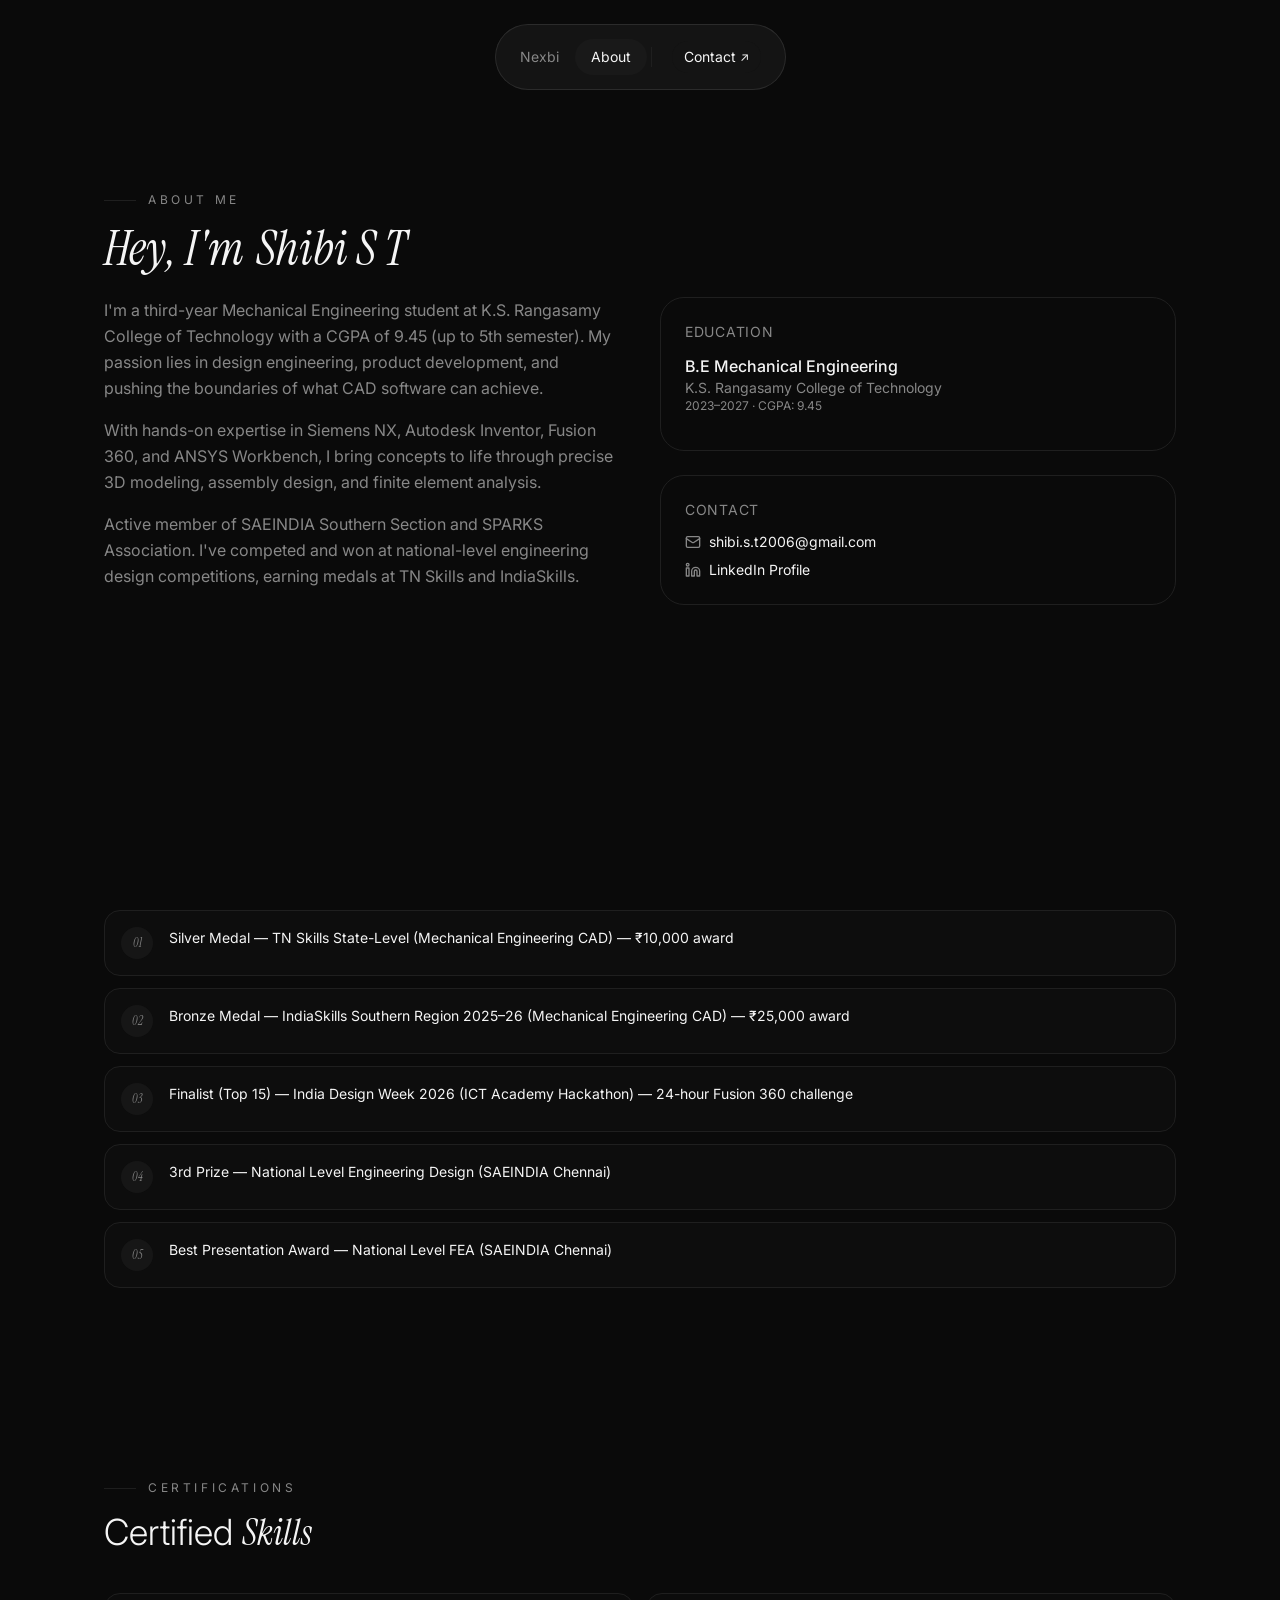
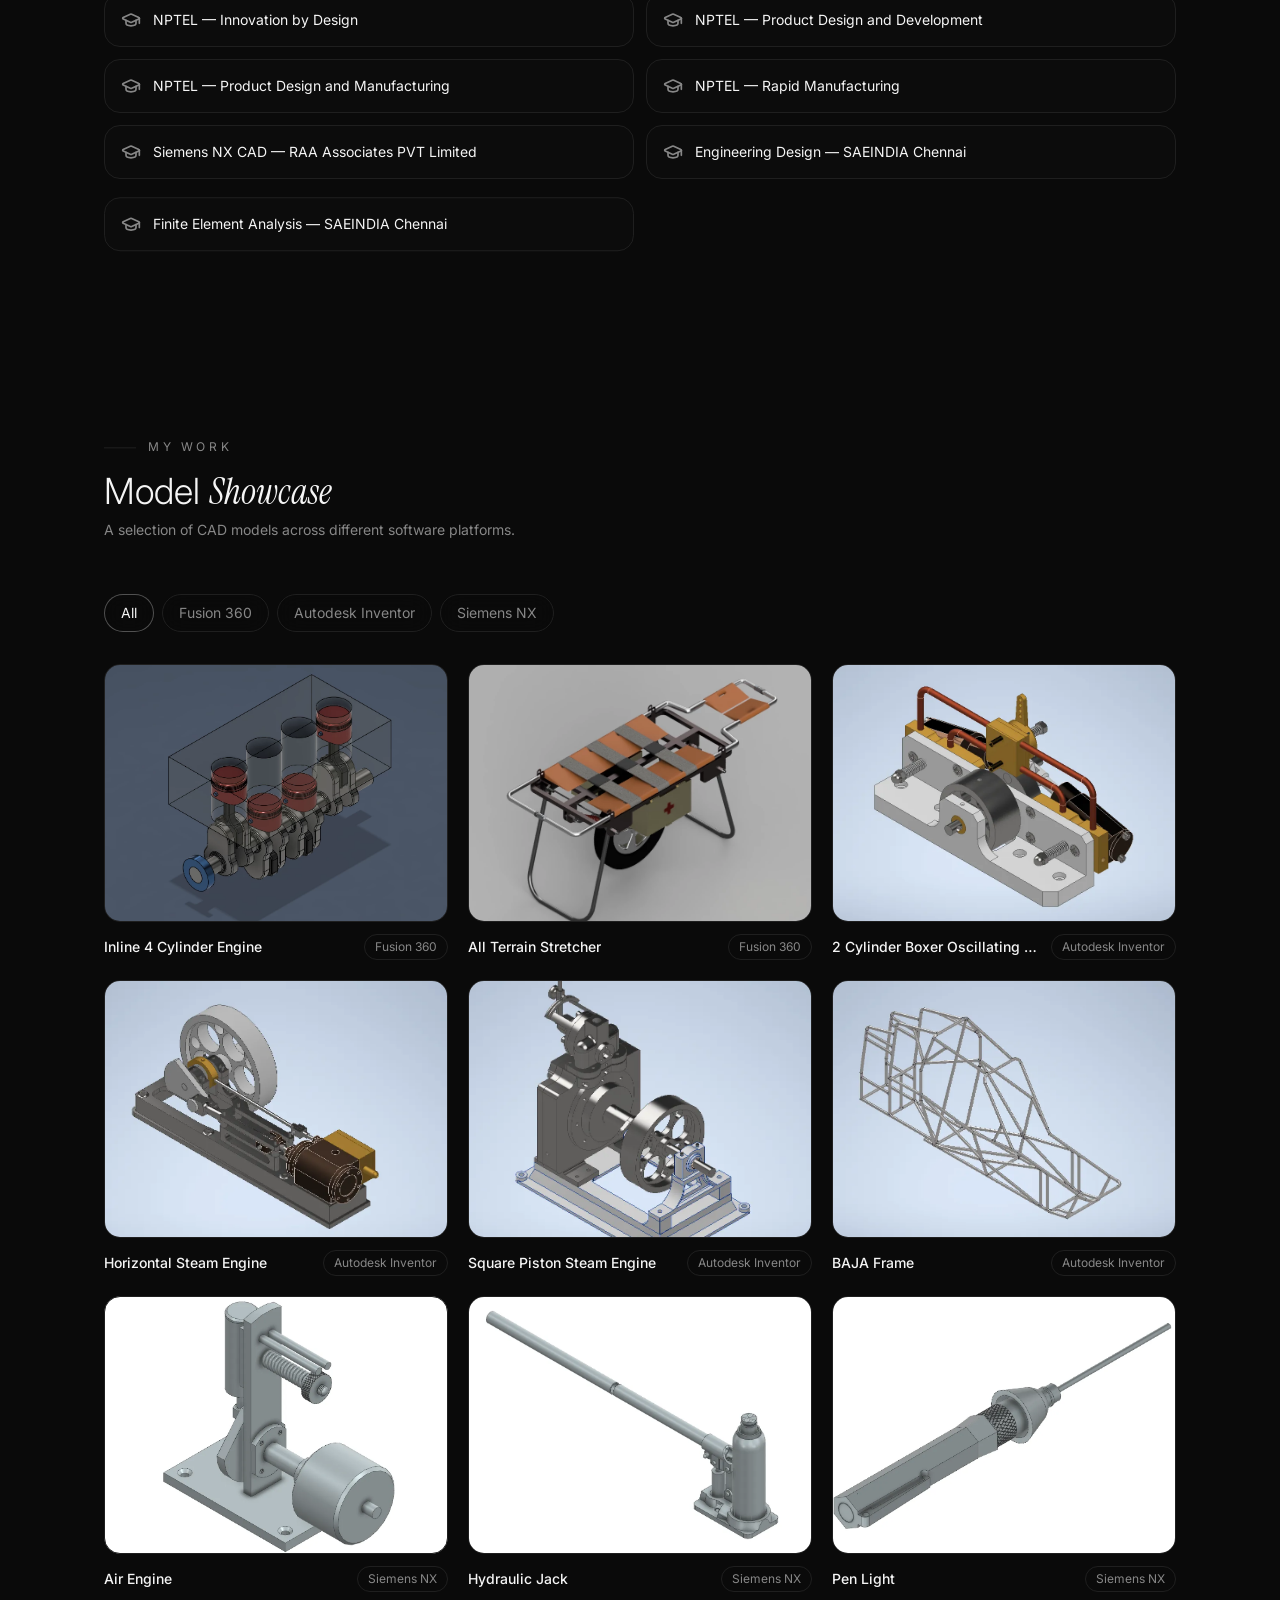
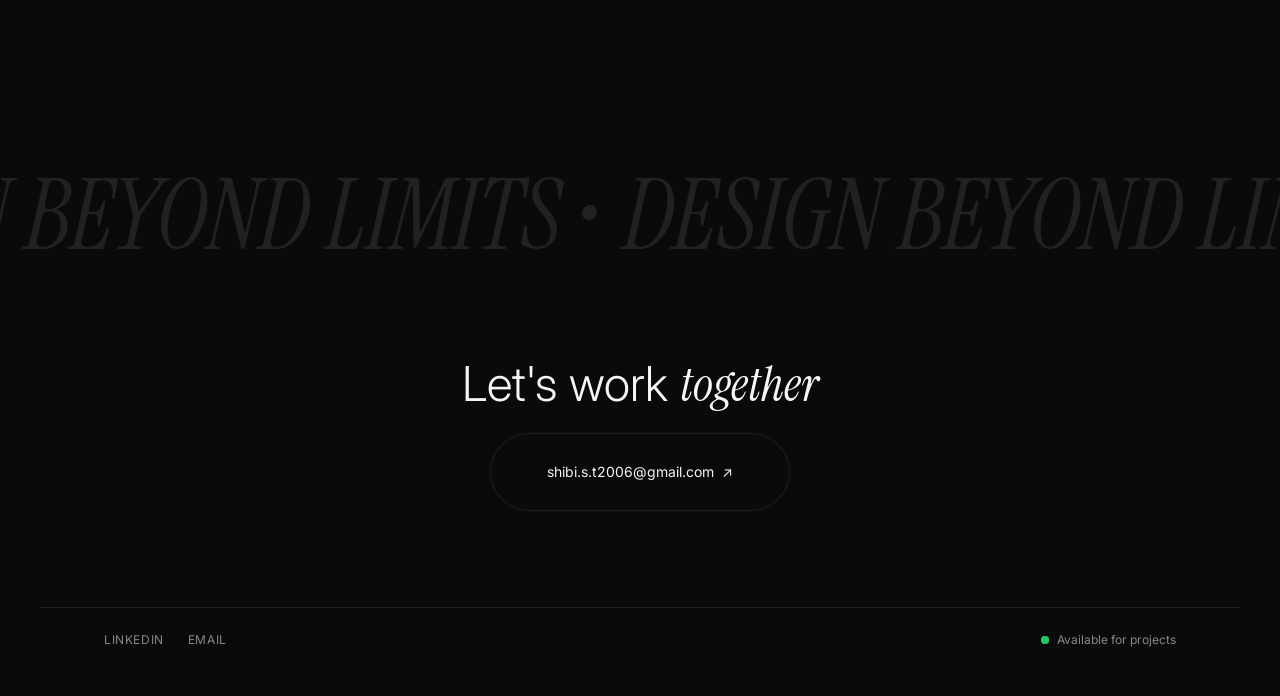
==== commit 351aabda: "update: link navbar home/contact to nexbi" ====
--- a/index.html
+++ b/index.html
@@ -10,8 +10,8 @@
     <meta property="og:description" content="Professional CAD Modeling, Product Design & Engineering Services. Expert in Siemens NX, Autodesk Inventor & Fusion 360." />
     <meta property="og:type" content="website" />
     <meta name="twitter:card" content="summary_large_image" />
-    <script type="module" crossorigin src="/assets/index-ChMPf_iI.js"></script>
-    <link rel="stylesheet" crossorigin href="/assets/index-BlBYmY3S.css">
+    <script type="module" crossorigin src="/assets/index-DnCBXsKZ.js"></script>
+    <link rel="stylesheet" crossorigin href="/assets/index-svt3LB_r.css">
   </head>
   <body>
     <div id="root"></div>
--- a/assets/index-svt3LB_r.css
+++ b/assets/index-svt3LB_r.css
@@ -0,0 +1 @@
+@import"https://fonts.googleapis.com/css2?family=Instrument+Serif:ital@1&family=Inter:wght@300;400;500;600;700&display=swap";*,:before,:after{--tw-border-spacing-x: 0;--tw-border-spacing-y: 0;--tw-translate-x: 0;--tw-translate-y: 0;--tw-rotate: 0;--tw-skew-x: 0;--tw-skew-y: 0;--tw-scale-x: 1;--tw-scale-y: 1;--tw-pan-x: ;--tw-pan-y: ;--tw-pinch-zoom: ;--tw-scroll-snap-strictness: proximity;--tw-gradient-from-position: ;--tw-gradient-via-position: ;--tw-gradient-to-position: ;--tw-ordinal: ;--tw-slashed-zero: ;--tw-numeric-figure: ;--tw-numeric-spacing: ;--tw-numeric-fraction: ;--tw-ring-inset: ;--tw-ring-offset-width: 0px;--tw-ring-offset-color: #fff;--tw-ring-color: rgb(59 130 246 / .5);--tw-ring-offset-shadow: 0 0 #0000;--tw-ring-shadow: 0 0 #0000;--tw-shadow: 0 0 #0000;--tw-shadow-colored: 0 0 #0000;--tw-blur: ;--tw-brightness: ;--tw-contrast: ;--tw-grayscale: ;--tw-hue-rotate: ;--tw-invert: ;--tw-saturate: ;--tw-sepia: ;--tw-drop-shadow: ;--tw-backdrop-blur: ;--tw-backdrop-brightness: ;--tw-backdrop-contrast: ;--tw-backdrop-grayscale: ;--tw-backdrop-hue-rotate: ;--tw-backdrop-invert: ;--tw-backdrop-opacity: ;--tw-backdrop-saturate: ;--tw-backdrop-sepia: ;--tw-contain-size: ;--tw-contain-layout: ;--tw-contain-paint: ;--tw-contain-style: }::backdrop{--tw-border-spacing-x: 0;--tw-border-spacing-y: 0;--tw-translate-x: 0;--tw-translate-y: 0;--tw-rotate: 0;--tw-skew-x: 0;--tw-skew-y: 0;--tw-scale-x: 1;--tw-scale-y: 1;--tw-pan-x: ;--tw-pan-y: ;--tw-pinch-zoom: ;--tw-scroll-snap-strictness: proximity;--tw-gradient-from-position: ;--tw-gradient-via-position: ;--tw-gradient-to-position: ;--tw-ordinal: ;--tw-slashed-zero: ;--tw-numeric-figure: ;--tw-numeric-spacing: ;--tw-numeric-fraction: ;--tw-ring-inset: ;--tw-ring-offset-width: 0px;--tw-ring-offset-color: #fff;--tw-ring-color: rgb(59 130 246 / .5);--tw-ring-offset-shadow: 0 0 #0000;--tw-ring-shadow: 0 0 #0000;--tw-shadow: 0 0 #0000;--tw-shadow-colored: 0 0 #0000;--tw-blur: ;--tw-brightness: ;--tw-contrast: ;--tw-grayscale: ;--tw-hue-rotate: ;--tw-invert: ;--tw-saturate: ;--tw-sepia: ;--tw-drop-shadow: ;--tw-backdrop-blur: ;--tw-backdrop-brightness: ;--tw-backdrop-contrast: ;--tw-backdrop-grayscale: ;--tw-backdrop-hue-rotate: ;--tw-backdrop-invert: ;--tw-backdrop-opacity: ;--tw-backdrop-saturate: ;--tw-backdrop-sepia: ;--tw-contain-size: ;--tw-contain-layout: ;--tw-contain-paint: ;--tw-contain-style: }*,:before,:after{box-sizing:border-box;border-width:0;border-style:solid;border-color:#e5e7eb}:before,:after{--tw-content: ""}html,:host{line-height:1.5;-webkit-text-size-adjust:100%;-moz-tab-size:4;-o-tab-size:4;tab-size:4;font-family:ui-sans-serif,system-ui,sans-serif,"Apple Color Emoji","Segoe UI Emoji",Segoe UI Symbol,"Noto Color Emoji";font-feature-settings:normal;font-variation-settings:normal;-webkit-tap-highlight-color:transparent}body{margin:0;line-height:inherit}hr{height:0;color:inherit;border-top-width:1px}abbr:where([title]){-webkit-text-decoration:underline dotted;text-decoration:underline dotted}h1,h2,h3,h4,h5,h6{font-size:inherit;font-weight:inherit}a{color:inherit;text-decoration:inherit}b,strong{font-weight:bolder}code,kbd,samp,pre{font-family:ui-monospace,SFMono-Regular,Menlo,Monaco,Consolas,Liberation Mono,Courier New,monospace;font-feature-settings:normal;font-variation-settings:normal;font-size:1em}small{font-size:80%}sub,sup{font-size:75%;line-height:0;position:relative;vertical-align:baseline}sub{bottom:-.25em}sup{top:-.5em}table{text-indent:0;border-color:inherit;border-collapse:collapse}button,input,optgroup,select,textarea{font-family:inherit;font-feature-settings:inherit;font-variation-settings:inherit;font-size:100%;font-weight:inherit;line-height:inherit;letter-spacing:inherit;color:inherit;margin:0;padding:0}button,select{text-transform:none}button,input:where([type=button]),input:where([type=reset]),input:where([type=submit]){-webkit-appearance:button;background-color:transparent;background-image:none}:-moz-focusring{outline:auto}:-moz-ui-invalid{box-shadow:none}progress{vertical-align:baseline}::-webkit-inner-spin-button,::-webkit-outer-spin-button{height:auto}[type=search]{-webkit-appearance:textfield;outline-offset:-2px}::-webkit-search-decoration{-webkit-appearance:none}::-webkit-file-upload-button{-webkit-appearance:button;font:inherit}summary{display:list-item}blockquote,dl,dd,h1,h2,h3,h4,h5,h6,hr,figure,p,pre{margin:0}fieldset{margin:0;padding:0}legend{padding:0}ol,ul,menu{list-style:none;margin:0;padding:0}dialog{padding:0}textarea{resize:vertical}input::-moz-placeholder,textarea::-moz-placeholder{opacity:1;color:#9ca3af}input::placeholder,textarea::placeholder{opacity:1;color:#9ca3af}button,[role=button]{cursor:pointer}:disabled{cursor:default}img,svg,video,canvas,audio,iframe,embed,object{display:block;vertical-align:middle}img,video{max-width:100%;height:auto}[hidden]:where(:not([hidden=until-found])){display:none}:root{--bg: 0 0% 4%;--surface: 0 0% 8%;--text: 0 0% 96%;--muted: 0 0% 53%;--stroke: 0 0% 12%;--accent: 210 35% 55%;--accent-light: 210 30% 67%;--font-body: "Inter", sans-serif;--font-display: "Instrument Serif", serif;--background: 0 0% 4%;--foreground: 0 0% 96%;--card: 0 0% 8%;--card-foreground: 0 0% 96%;--popover: 0 0% 8%;--popover-foreground: 0 0% 96%;--primary: 210 35% 55%;--primary-foreground: 0 0% 4%;--secondary: 0 0% 12%;--secondary-foreground: 0 0% 96%;--muted-color: 0 0% 53%;--muted-foreground: 0 0% 53%;--accent-color: 0 0% 96%;--accent-foreground: 0 0% 4%;--destructive: 0 84.2% 60.2%;--destructive-foreground: 0 0% 96%;--border: 0 0% 12%;--input: 0 0% 12%;--ring: 210 35% 55%;--radius: .5rem;--sidebar-background: 0 0% 6%;--sidebar-foreground: 0 0% 96%;--sidebar-primary: 0 0% 96%;--sidebar-primary-foreground: 0 0% 4%;--sidebar-accent: 0 0% 12%;--sidebar-accent-foreground: 0 0% 96%;--sidebar-border: 0 0% 12%;--sidebar-ring: 0 0% 96%}*{border-color:hsl(var(--border))}body{background-color:hsl(var(--bg));font-family:Inter,sans-serif;color:hsl(var(--text));-webkit-font-smoothing:antialiased;-moz-osx-font-smoothing:grayscale}html{scroll-behavior:smooth;scrollbar-width:none;-ms-overflow-style:none}html::-webkit-scrollbar{display:none}select,select option{background-color:hsl(var(--surface));color:hsl(var(--text))}.sr-only{position:absolute;width:1px;height:1px;padding:0;margin:-1px;overflow:hidden;clip:rect(0,0,0,0);white-space:nowrap;border-width:0}.pointer-events-none{pointer-events:none}.pointer-events-auto{pointer-events:auto}.visible{visibility:visible}.invisible{visibility:hidden}.fixed{position:fixed}.absolute{position:absolute}.relative{position:relative}.inset-0{top:0;right:0;bottom:0;left:0}.inset-\[-2px\]{top:-2px;right:-2px;bottom:-2px;left:-2px}.inset-x-0{left:0;right:0}.inset-y-0{top:0;bottom:0}.-bottom-12{bottom:-3rem}.-left-12{left:-3rem}.-right-12{right:-3rem}.-top-12{top:-3rem}.bottom-0{bottom:0}.bottom-2{bottom:.5rem}.bottom-8{bottom:2rem}.left-0{left:0}.left-1{left:.25rem}.left-1\/2{left:50%}.left-2{left:.5rem}.left-4{left:1rem}.left-\[50\%\]{left:50%}.right-0{right:0}.right-1{right:.25rem}.right-2{right:.5rem}.right-3{right:.75rem}.right-4{right:1rem}.top-0{top:0}.top-1\.5{top:.375rem}.top-1\/2{top:50%}.top-2{top:.5rem}.top-3\.5{top:.875rem}.top-4{top:1rem}.top-\[1px\]{top:1px}.top-\[50\%\]{top:50%}.top-\[60\%\]{top:60%}.top-full{top:100%}.-z-10{z-index:-10}.z-0{z-index:0}.z-10{z-index:10}.z-20{z-index:20}.z-50{z-index:50}.z-\[100\]{z-index:100}.z-\[1\]{z-index:1}.z-\[2\]{z-index:2}.z-\[9999\]{z-index:9999}.-mx-1{margin-left:-.25rem;margin-right:-.25rem}.mx-1{margin-left:.25rem;margin-right:.25rem}.mx-2{margin-left:.5rem;margin-right:.5rem}.mx-3\.5{margin-left:.875rem;margin-right:.875rem}.mx-auto{margin-left:auto;margin-right:auto}.my-0\.5{margin-top:.125rem;margin-bottom:.125rem}.my-1{margin-top:.25rem;margin-bottom:.25rem}.-ml-4{margin-left:-1rem}.-mt-4{margin-top:-1rem}.mb-1{margin-bottom:.25rem}.mb-10{margin-bottom:2.5rem}.mb-12{margin-bottom:3rem}.mb-16{margin-bottom:4rem}.mb-2{margin-bottom:.5rem}.mb-20{margin-bottom:5rem}.mb-24{margin-bottom:6rem}.mb-3{margin-bottom:.75rem}.mb-4{margin-bottom:1rem}.mb-5{margin-bottom:1.25rem}.mb-6{margin-bottom:1.5rem}.mb-8{margin-bottom:2rem}.ml-1{margin-left:.25rem}.ml-2{margin-left:.5rem}.ml-auto{margin-left:auto}.mr-2{margin-right:.5rem}.mt-1{margin-top:.25rem}.mt-1\.5{margin-top:.375rem}.mt-2{margin-top:.5rem}.mt-24{margin-top:6rem}.mt-3{margin-top:.75rem}.mt-4{margin-top:1rem}.mt-auto{margin-top:auto}.block{display:block}.inline-block{display:inline-block}.flex{display:flex}.inline-flex{display:inline-flex}.table{display:table}.grid{display:grid}.hidden{display:none}.aspect-\[4\/3\]{aspect-ratio:4/3}.aspect-square{aspect-ratio:1 / 1}.aspect-video{aspect-ratio:16 / 9}.size-4{width:1rem;height:1rem}.h-1\.5{height:.375rem}.h-10{height:2.5rem}.h-11{height:2.75rem}.h-12{height:3rem}.h-2{height:.5rem}.h-2\.5{height:.625rem}.h-3{height:.75rem}.h-3\.5{height:.875rem}.h-4{height:1rem}.h-5{height:1.25rem}.h-6{height:1.5rem}.h-7{height:1.75rem}.h-8{height:2rem}.h-9{height:2.25rem}.h-\[1px\]{height:1px}.h-\[3px\]{height:3px}.h-\[46px\]{height:46px}.h-\[var\(--radix-navigation-menu-viewport-height\)\]{height:var(--radix-navigation-menu-viewport-height)}.h-\[var\(--radix-select-trigger-height\)\]{height:var(--radix-select-trigger-height)}.h-auto{height:auto}.h-full{height:100%}.h-px{height:1px}.h-screen{height:100vh}.h-svh{height:100svh}.max-h-96{max-height:24rem}.max-h-\[300px\]{max-height:300px}.max-h-\[70vh\]{max-height:70vh}.max-h-screen{max-height:100vh}.min-h-0{min-height:0px}.min-h-\[100px\]{min-height:100px}.min-h-\[80px\]{min-height:80px}.min-h-full{min-height:100%}.min-h-screen{min-height:100vh}.min-h-svh{min-height:100svh}.w-0{width:0px}.w-1{width:.25rem}.w-10{width:2.5rem}.w-11{width:2.75rem}.w-16{width:4rem}.w-2{width:.5rem}.w-2\.5{width:.625rem}.w-3{width:.75rem}.w-3\.5{width:.875rem}.w-3\/4{width:75%}.w-4{width:1rem}.w-5{width:1.25rem}.w-6{width:1.5rem}.w-64{width:16rem}.w-7{width:1.75rem}.w-72{width:18rem}.w-8{width:2rem}.w-9{width:2.25rem}.w-\[--sidebar-width\]{width:var(--sidebar-width)}.w-\[100px\]{width:100px}.w-\[1px\]{width:1px}.w-auto{width:auto}.w-full{width:100%}.w-max{width:-moz-max-content;width:max-content}.w-px{width:1px}.min-w-0{min-width:0px}.min-w-5{min-width:1.25rem}.min-w-\[12rem\]{min-width:12rem}.min-w-\[8rem\]{min-width:8rem}.min-w-\[var\(--radix-select-trigger-width\)\]{min-width:var(--radix-select-trigger-width)}.min-w-full{min-width:100%}.max-w-4xl{max-width:56rem}.max-w-\[--skeleton-width\]{max-width:var(--skeleton-width)}.max-w-\[1100px\]{max-width:1100px}.max-w-\[1200px\]{max-width:1200px}.max-w-\[700px\]{max-width:700px}.max-w-lg{max-width:32rem}.max-w-max{max-width:-moz-max-content;max-width:max-content}.max-w-md{max-width:28rem}.flex-1{flex:1 1 0%}.flex-shrink-0,.shrink-0{flex-shrink:0}.grow{flex-grow:1}.grow-0{flex-grow:0}.basis-full{flex-basis:100%}.caption-bottom{caption-side:bottom}.border-collapse{border-collapse:collapse}.origin-left{transform-origin:left}.-translate-x-1\/2{--tw-translate-x: -50%;transform:translate(var(--tw-translate-x),var(--tw-translate-y)) rotate(var(--tw-rotate)) skew(var(--tw-skew-x)) skewY(var(--tw-skew-y)) scaleX(var(--tw-scale-x)) scaleY(var(--tw-scale-y))}.-translate-x-px{--tw-translate-x: -1px;transform:translate(var(--tw-translate-x),var(--tw-translate-y)) rotate(var(--tw-rotate)) skew(var(--tw-skew-x)) skewY(var(--tw-skew-y)) scaleX(var(--tw-scale-x)) scaleY(var(--tw-scale-y))}.-translate-y-1\/2{--tw-translate-y: -50%;transform:translate(var(--tw-translate-x),var(--tw-translate-y)) rotate(var(--tw-rotate)) skew(var(--tw-skew-x)) skewY(var(--tw-skew-y)) scaleX(var(--tw-scale-x)) scaleY(var(--tw-scale-y))}.-translate-y-full{--tw-translate-y: -100%;transform:translate(var(--tw-translate-x),var(--tw-translate-y)) rotate(var(--tw-rotate)) skew(var(--tw-skew-x)) skewY(var(--tw-skew-y)) scaleX(var(--tw-scale-x)) scaleY(var(--tw-scale-y))}.translate-x-\[-50\%\]{--tw-translate-x: -50%;transform:translate(var(--tw-translate-x),var(--tw-translate-y)) rotate(var(--tw-rotate)) skew(var(--tw-skew-x)) skewY(var(--tw-skew-y)) scaleX(var(--tw-scale-x)) scaleY(var(--tw-scale-y))}.translate-x-px{--tw-translate-x: 1px;transform:translate(var(--tw-translate-x),var(--tw-translate-y)) rotate(var(--tw-rotate)) skew(var(--tw-skew-x)) skewY(var(--tw-skew-y)) scaleX(var(--tw-scale-x)) scaleY(var(--tw-scale-y))}.translate-y-0{--tw-translate-y: 0px;transform:translate(var(--tw-translate-x),var(--tw-translate-y)) rotate(var(--tw-rotate)) skew(var(--tw-skew-x)) skewY(var(--tw-skew-y)) scaleX(var(--tw-scale-x)) scaleY(var(--tw-scale-y))}.translate-y-\[-50\%\]{--tw-translate-y: -50%;transform:translate(var(--tw-translate-x),var(--tw-translate-y)) rotate(var(--tw-rotate)) skew(var(--tw-skew-x)) skewY(var(--tw-skew-y)) scaleX(var(--tw-scale-x)) scaleY(var(--tw-scale-y))}.rotate-180{--tw-rotate: 180deg;transform:translate(var(--tw-translate-x),var(--tw-translate-y)) rotate(var(--tw-rotate)) skew(var(--tw-skew-x)) skewY(var(--tw-skew-y)) scaleX(var(--tw-scale-x)) scaleY(var(--tw-scale-y))}.rotate-45{--tw-rotate: 45deg;transform:translate(var(--tw-translate-x),var(--tw-translate-y)) rotate(var(--tw-rotate)) skew(var(--tw-skew-x)) skewY(var(--tw-skew-y)) scaleX(var(--tw-scale-x)) scaleY(var(--tw-scale-y))}.rotate-90{--tw-rotate: 90deg;transform:translate(var(--tw-translate-x),var(--tw-translate-y)) rotate(var(--tw-rotate)) skew(var(--tw-skew-x)) skewY(var(--tw-skew-y)) scaleX(var(--tw-scale-x)) scaleY(var(--tw-scale-y))}.transform{transform:translate(var(--tw-translate-x),var(--tw-translate-y)) rotate(var(--tw-rotate)) skew(var(--tw-skew-x)) skewY(var(--tw-skew-y)) scaleX(var(--tw-scale-x)) scaleY(var(--tw-scale-y))}@keyframes ping{75%,to{transform:scale(2);opacity:0}}.animate-ping{animation:ping 1s cubic-bezier(0,0,.2,1) infinite}@keyframes pulse{50%{opacity:.5}}.animate-pulse{animation:pulse 2s cubic-bezier(.4,0,.6,1) infinite}.cursor-default{cursor:default}.cursor-pointer{cursor:pointer}.touch-none{touch-action:none}.select-none{-webkit-user-select:none;-moz-user-select:none;user-select:none}.resize-y{resize:vertical}.list-none{list-style-type:none}.grid-cols-1{grid-template-columns:repeat(1,minmax(0,1fr))}.grid-rows-\[0fr\]{grid-template-rows:0fr}.grid-rows-\[1fr\]{grid-template-rows:1fr}.flex-row{flex-direction:row}.flex-col{flex-direction:column}.flex-col-reverse{flex-direction:column-reverse}.flex-wrap{flex-wrap:wrap}.items-start{align-items:flex-start}.items-end{align-items:flex-end}.items-center{align-items:center}.items-stretch{align-items:stretch}.justify-center{justify-content:center}.justify-between{justify-content:space-between}.gap-1{gap:.25rem}.gap-1\.5{gap:.375rem}.gap-10{gap:2.5rem}.gap-2{gap:.5rem}.gap-3{gap:.75rem}.gap-4{gap:1rem}.gap-5{gap:1.25rem}.gap-6{gap:1.5rem}.gap-8{gap:2rem}.space-x-1>:not([hidden])~:not([hidden]){--tw-space-x-reverse: 0;margin-right:calc(.25rem * var(--tw-space-x-reverse));margin-left:calc(.25rem * calc(1 - var(--tw-space-x-reverse)))}.space-x-4>:not([hidden])~:not([hidden]){--tw-space-x-reverse: 0;margin-right:calc(1rem * var(--tw-space-x-reverse));margin-left:calc(1rem * calc(1 - var(--tw-space-x-reverse)))}.space-y-1>:not([hidden])~:not([hidden]){--tw-space-y-reverse: 0;margin-top:calc(.25rem * calc(1 - var(--tw-space-y-reverse)));margin-bottom:calc(.25rem * var(--tw-space-y-reverse))}.space-y-1\.5>:not([hidden])~:not([hidden]){--tw-space-y-reverse: 0;margin-top:calc(.375rem * calc(1 - var(--tw-space-y-reverse)));margin-bottom:calc(.375rem * var(--tw-space-y-reverse))}.space-y-2>:not([hidden])~:not([hidden]){--tw-space-y-reverse: 0;margin-top:calc(.5rem * calc(1 - var(--tw-space-y-reverse)));margin-bottom:calc(.5rem * var(--tw-space-y-reverse))}.space-y-3>:not([hidden])~:not([hidden]){--tw-space-y-reverse: 0;margin-top:calc(.75rem * calc(1 - var(--tw-space-y-reverse)));margin-bottom:calc(.75rem * var(--tw-space-y-reverse))}.space-y-4>:not([hidden])~:not([hidden]){--tw-space-y-reverse: 0;margin-top:calc(1rem * calc(1 - var(--tw-space-y-reverse)));margin-bottom:calc(1rem * var(--tw-space-y-reverse))}.space-y-5>:not([hidden])~:not([hidden]){--tw-space-y-reverse: 0;margin-top:calc(1.25rem * calc(1 - var(--tw-space-y-reverse)));margin-bottom:calc(1.25rem * var(--tw-space-y-reverse))}.overflow-auto{overflow:auto}.overflow-hidden{overflow:hidden}.overflow-y-auto{overflow-y:auto}.overflow-x-hidden{overflow-x:hidden}.truncate{overflow:hidden;text-overflow:ellipsis;white-space:nowrap}.whitespace-nowrap{white-space:nowrap}.whitespace-pre-line{white-space:pre-line}.break-words{overflow-wrap:break-word}.rounded-2xl{border-radius:1rem}.rounded-3xl{border-radius:1.5rem}.rounded-\[2px\]{border-radius:2px}.rounded-\[inherit\]{border-radius:inherit}.rounded-full{border-radius:9999px}.rounded-lg{border-radius:var(--radius)}.rounded-md{border-radius:calc(var(--radius) - 2px)}.rounded-sm{border-radius:calc(var(--radius) - 4px)}.rounded-xl{border-radius:.75rem}.rounded-t-\[10px\]{border-top-left-radius:10px;border-top-right-radius:10px}.rounded-tl-sm{border-top-left-radius:calc(var(--radius) - 4px)}.border{border-width:1px}.border-2{border-width:2px}.border-\[1\.5px\]{border-width:1.5px}.border-y{border-top-width:1px;border-bottom-width:1px}.border-b{border-bottom-width:1px}.border-l{border-left-width:1px}.border-r{border-right-width:1px}.border-t{border-top-width:1px}.border-dashed{border-style:dashed}.border-\[--color-border\]{border-color:var(--color-border)}.border-accent\/30{border-color:hsl(var(--accent-color) / .3)}.border-border\/50{border-color:hsl(var(--border) / .5)}.border-destructive{border-color:hsl(var(--destructive))}.border-destructive\/50{border-color:hsl(var(--destructive) / .5)}.border-input{border-color:hsl(var(--input))}.border-primary{border-color:hsl(var(--primary))}.border-sidebar-border{border-color:hsl(var(--sidebar-border))}.border-stroke{border-color:hsl(var(--stroke))}.border-text-primary{border-color:hsl(var(--text))}.border-text-primary\/10{border-color:hsl(var(--text) / .1)}.border-text-primary\/30{border-color:hsl(var(--text) / .3)}.border-transparent{border-color:transparent}.border-l-transparent{border-left-color:transparent}.border-t-transparent{border-top-color:transparent}.bg-\[--color-bg\]{background-color:var(--color-bg)}.bg-accent{background-color:hsl(var(--accent-color))}.bg-accent\/10{background-color:hsl(var(--accent-color) / .1)}.bg-accent\/20{background-color:hsl(var(--accent-color) / .2)}.bg-accent\/5{background-color:hsl(var(--accent-color) / .05)}.bg-background{background-color:hsl(var(--background))}.bg-bg{background-color:hsl(var(--bg))}.bg-bg\/40{background-color:hsl(var(--bg) / .4)}.bg-bg\/60{background-color:hsl(var(--bg) / .6)}.bg-bg\/70{background-color:hsl(var(--bg) / .7)}.bg-bg\/90{background-color:hsl(var(--bg) / .9)}.bg-black\/80{background-color:#000c}.bg-border{background-color:hsl(var(--border))}.bg-card{background-color:hsl(var(--card))}.bg-destructive{background-color:hsl(var(--destructive))}.bg-foreground{background-color:hsl(var(--foreground))}.bg-green-400{--tw-bg-opacity: 1;background-color:rgb(74 222 128 / var(--tw-bg-opacity, 1))}.bg-green-500{--tw-bg-opacity: 1;background-color:rgb(34 197 94 / var(--tw-bg-opacity, 1))}.bg-muted{background-color:hsl(var(--muted))}.bg-muted\/50{background-color:hsl(var(--muted) / .5)}.bg-popover{background-color:hsl(var(--popover))}.bg-primary{background-color:hsl(var(--primary))}.bg-secondary{background-color:hsl(var(--secondary))}.bg-sidebar{background-color:hsl(var(--sidebar-background))}.bg-sidebar-border{background-color:hsl(var(--sidebar-border))}.bg-stroke{background-color:hsl(var(--stroke))}.bg-stroke\/50{background-color:hsl(var(--stroke) / .5)}.bg-surface{background-color:hsl(var(--surface))}.bg-surface\/20{background-color:hsl(var(--surface) / .2)}.bg-surface\/30{background-color:hsl(var(--surface) / .3)}.bg-surface\/40{background-color:hsl(var(--surface) / .4)}.bg-surface\/60{background-color:hsl(var(--surface) / .6)}.bg-text-primary{background-color:hsl(var(--text))}.bg-transparent{background-color:transparent}.bg-white{--tw-bg-opacity: 1;background-color:rgb(255 255 255 / var(--tw-bg-opacity, 1))}.fill-current{fill:currentColor}.object-contain{-o-object-fit:contain;object-fit:contain}.object-cover{-o-object-fit:cover;object-fit:cover}.p-0{padding:0}.p-1{padding:.25rem}.p-2{padding:.5rem}.p-3{padding:.75rem}.p-4{padding:1rem}.p-6{padding:1.5rem}.p-8{padding:2rem}.p-\[1px\]{padding:1px}.p-\[2px\]{padding:2px}.px-1{padding-left:.25rem;padding-right:.25rem}.px-2{padding-left:.5rem;padding-right:.5rem}.px-2\.5{padding-left:.625rem;padding-right:.625rem}.px-3{padding-left:.75rem;padding-right:.75rem}.px-4{padding-left:1rem;padding-right:1rem}.px-5{padding-left:1.25rem;padding-right:1.25rem}.px-6{padding-left:1.5rem;padding-right:1.5rem}.px-7{padding-left:1.75rem;padding-right:1.75rem}.px-8{padding-left:2rem;padding-right:2rem}.py-0\.5{padding-top:.125rem;padding-bottom:.125rem}.py-1{padding-top:.25rem;padding-bottom:.25rem}.py-1\.5{padding-top:.375rem;padding-bottom:.375rem}.py-10{padding-top:2.5rem;padding-bottom:2.5rem}.py-12{padding-top:3rem;padding-bottom:3rem}.py-16{padding-top:4rem;padding-bottom:4rem}.py-2{padding-top:.5rem;padding-bottom:.5rem}.py-2\.5{padding-top:.625rem;padding-bottom:.625rem}.py-3{padding-top:.75rem;padding-bottom:.75rem}.py-3\.5{padding-top:.875rem;padding-bottom:.875rem}.py-4{padding-top:1rem;padding-bottom:1rem}.py-6{padding-top:1.5rem;padding-bottom:1.5rem}.pb-20{padding-bottom:5rem}.pb-3{padding-bottom:.75rem}.pb-4{padding-bottom:1rem}.pb-8{padding-bottom:2rem}.pl-10{padding-left:2.5rem}.pl-16{padding-left:4rem}.pl-2\.5{padding-left:.625rem}.pl-4{padding-left:1rem}.pl-8{padding-left:2rem}.pr-2{padding-right:.5rem}.pr-2\.5{padding-right:.625rem}.pr-8{padding-right:2rem}.pt-0{padding-top:0}.pt-1{padding-top:.25rem}.pt-16{padding-top:4rem}.pt-24{padding-top:6rem}.pt-28{padding-top:7rem}.pt-3{padding-top:.75rem}.pt-4{padding-top:1rem}.pt-6{padding-top:1.5rem}.text-left{text-align:left}.text-center{text-align:center}.align-middle{vertical-align:middle}.font-body{font-family:Inter,sans-serif}.font-display{font-family:Instrument Serif,serif}.font-mono{font-family:ui-monospace,SFMono-Regular,Menlo,Monaco,Consolas,Liberation Mono,Courier New,monospace}.text-2xl{font-size:1.5rem;line-height:2rem}.text-3xl{font-size:1.875rem;line-height:2.25rem}.text-4xl{font-size:2.25rem;line-height:2.5rem}.text-5xl{font-size:3rem;line-height:1}.text-6xl{font-size:3.75rem;line-height:1}.text-\[0\.8rem\]{font-size:.8rem}.text-base{font-size:1rem;line-height:1.5rem}.text-lg{font-size:1.125rem;line-height:1.75rem}.text-sm{font-size:.875rem;line-height:1.25rem}.text-xl{font-size:1.25rem;line-height:1.75rem}.text-xs{font-size:.75rem;line-height:1rem}.font-bold{font-weight:700}.font-light{font-weight:300}.font-medium{font-weight:500}.font-normal{font-weight:400}.font-semibold{font-weight:600}.uppercase{text-transform:uppercase}.italic{font-style:italic}.tabular-nums{--tw-numeric-spacing: tabular-nums;font-variant-numeric:var(--tw-ordinal) var(--tw-slashed-zero) var(--tw-numeric-figure) var(--tw-numeric-spacing) var(--tw-numeric-fraction)}.leading-\[0\.9\]{line-height:.9}.leading-none{line-height:1}.leading-relaxed{line-height:1.625}.leading-tight{line-height:1.25}.tracking-\[0\.2em\]{letter-spacing:.2em}.tracking-\[0\.3em\]{letter-spacing:.3em}.tracking-tight{letter-spacing:-.025em}.tracking-wider{letter-spacing:.05em}.tracking-widest{letter-spacing:.1em}.text-accent{color:hsl(var(--accent-color))}.text-accent-foreground{color:hsl(var(--accent-foreground))}.text-bg{color:hsl(var(--bg))}.text-card-foreground{color:hsl(var(--card-foreground))}.text-current{color:currentColor}.text-destructive{color:hsl(var(--destructive))}.text-destructive-foreground{color:hsl(var(--destructive-foreground))}.text-foreground{color:hsl(var(--foreground))}.text-foreground\/50{color:hsl(var(--foreground) / .5)}.text-muted{color:hsl(var(--muted))}.text-popover-foreground{color:hsl(var(--popover-foreground))}.text-primary{color:hsl(var(--primary))}.text-primary-foreground{color:hsl(var(--primary-foreground))}.text-secondary-foreground{color:hsl(var(--secondary-foreground))}.text-sidebar-foreground{color:hsl(var(--sidebar-foreground))}.text-sidebar-foreground\/70{color:hsl(var(--sidebar-foreground) / .7)}.text-text-primary{color:hsl(var(--text))}.text-text-primary\/10{color:hsl(var(--text) / .1)}.text-text-primary\/80{color:hsl(var(--text) / .8)}.underline{text-decoration-line:underline}.underline-offset-4{text-underline-offset:4px}.opacity-0{opacity:0}.opacity-50{opacity:.5}.opacity-60{opacity:.6}.opacity-70{opacity:.7}.opacity-75{opacity:.75}.opacity-90{opacity:.9}.shadow-\[0_0_0_1px_hsl\(var\(--sidebar-border\)\)\]{--tw-shadow: 0 0 0 1px hsl(var(--sidebar-border));--tw-shadow-colored: 0 0 0 1px var(--tw-shadow-color);box-shadow:var(--tw-ring-offset-shadow, 0 0 #0000),var(--tw-ring-shadow, 0 0 #0000),var(--tw-shadow)}.shadow-lg{--tw-shadow: 0 10px 15px -3px rgb(0 0 0 / .1), 0 4px 6px -4px rgb(0 0 0 / .1);--tw-shadow-colored: 0 10px 15px -3px var(--tw-shadow-color), 0 4px 6px -4px var(--tw-shadow-color);box-shadow:var(--tw-ring-offset-shadow, 0 0 #0000),var(--tw-ring-shadow, 0 0 #0000),var(--tw-shadow)}.shadow-md{--tw-shadow: 0 4px 6px -1px rgb(0 0 0 / .1), 0 2px 4px -2px rgb(0 0 0 / .1);--tw-shadow-colored: 0 4px 6px -1px var(--tw-shadow-color), 0 2px 4px -2px var(--tw-shadow-color);box-shadow:var(--tw-ring-offset-shadow, 0 0 #0000),var(--tw-ring-shadow, 0 0 #0000),var(--tw-shadow)}.shadow-none{--tw-shadow: 0 0 #0000;--tw-shadow-colored: 0 0 #0000;box-shadow:var(--tw-ring-offset-shadow, 0 0 #0000),var(--tw-ring-shadow, 0 0 #0000),var(--tw-shadow)}.shadow-sm{--tw-shadow: 0 1px 2px 0 rgb(0 0 0 / .05);--tw-shadow-colored: 0 1px 2px 0 var(--tw-shadow-color);box-shadow:var(--tw-ring-offset-shadow, 0 0 #0000),var(--tw-ring-shadow, 0 0 #0000),var(--tw-shadow)}.shadow-xl{--tw-shadow: 0 20px 25px -5px rgb(0 0 0 / .1), 0 8px 10px -6px rgb(0 0 0 / .1);--tw-shadow-colored: 0 20px 25px -5px var(--tw-shadow-color), 0 8px 10px -6px var(--tw-shadow-color);box-shadow:var(--tw-ring-offset-shadow, 0 0 #0000),var(--tw-ring-shadow, 0 0 #0000),var(--tw-shadow)}.shadow-bg\/50{--tw-shadow-color: hsl(var(--bg) / .5);--tw-shadow: var(--tw-shadow-colored)}.outline-none{outline:2px solid transparent;outline-offset:2px}.outline{outline-style:solid}.ring-0{--tw-ring-offset-shadow: var(--tw-ring-inset) 0 0 0 var(--tw-ring-offset-width) var(--tw-ring-offset-color);--tw-ring-shadow: var(--tw-ring-inset) 0 0 0 calc(0px + var(--tw-ring-offset-width)) var(--tw-ring-color);box-shadow:var(--tw-ring-offset-shadow),var(--tw-ring-shadow),var(--tw-shadow, 0 0 #0000)}.ring-2{--tw-ring-offset-shadow: var(--tw-ring-inset) 0 0 0 var(--tw-ring-offset-width) var(--tw-ring-offset-color);--tw-ring-shadow: var(--tw-ring-inset) 0 0 0 calc(2px + var(--tw-ring-offset-width)) var(--tw-ring-color);box-shadow:var(--tw-ring-offset-shadow),var(--tw-ring-shadow),var(--tw-shadow, 0 0 #0000)}.ring-ring{--tw-ring-color: hsl(var(--ring))}.ring-sidebar-ring{--tw-ring-color: hsl(var(--sidebar-ring))}.ring-offset-background{--tw-ring-offset-color: hsl(var(--background))}.blur{--tw-blur: blur(8px);filter:var(--tw-blur) var(--tw-brightness) var(--tw-contrast) var(--tw-grayscale) var(--tw-hue-rotate) var(--tw-invert) var(--tw-saturate) var(--tw-sepia) var(--tw-drop-shadow)}.filter{filter:var(--tw-blur) var(--tw-brightness) var(--tw-contrast) var(--tw-grayscale) var(--tw-hue-rotate) var(--tw-invert) var(--tw-saturate) var(--tw-sepia) var(--tw-drop-shadow)}.backdrop-blur-lg{--tw-backdrop-blur: blur(16px);-webkit-backdrop-filter:var(--tw-backdrop-blur) var(--tw-backdrop-brightness) var(--tw-backdrop-contrast) var(--tw-backdrop-grayscale) var(--tw-backdrop-hue-rotate) var(--tw-backdrop-invert) var(--tw-backdrop-opacity) var(--tw-backdrop-saturate) var(--tw-backdrop-sepia);backdrop-filter:var(--tw-backdrop-blur) var(--tw-backdrop-brightness) var(--tw-backdrop-contrast) var(--tw-backdrop-grayscale) var(--tw-backdrop-hue-rotate) var(--tw-backdrop-invert) var(--tw-backdrop-opacity) var(--tw-backdrop-saturate) var(--tw-backdrop-sepia)}.backdrop-blur-md{--tw-backdrop-blur: blur(12px);-webkit-backdrop-filter:var(--tw-backdrop-blur) var(--tw-backdrop-brightness) var(--tw-backdrop-contrast) var(--tw-backdrop-grayscale) var(--tw-backdrop-hue-rotate) var(--tw-backdrop-invert) var(--tw-backdrop-opacity) var(--tw-backdrop-saturate) var(--tw-backdrop-sepia);backdrop-filter:var(--tw-backdrop-blur) var(--tw-backdrop-brightness) var(--tw-backdrop-contrast) var(--tw-backdrop-grayscale) var(--tw-backdrop-hue-rotate) var(--tw-backdrop-invert) var(--tw-backdrop-opacity) var(--tw-backdrop-saturate) var(--tw-backdrop-sepia)}.backdrop-blur-sm{--tw-backdrop-blur: blur(4px);-webkit-backdrop-filter:var(--tw-backdrop-blur) var(--tw-backdrop-brightness) var(--tw-backdrop-contrast) var(--tw-backdrop-grayscale) var(--tw-backdrop-hue-rotate) var(--tw-backdrop-invert) var(--tw-backdrop-opacity) var(--tw-backdrop-saturate) var(--tw-backdrop-sepia);backdrop-filter:var(--tw-backdrop-blur) var(--tw-backdrop-brightness) var(--tw-backdrop-contrast) var(--tw-backdrop-grayscale) var(--tw-backdrop-hue-rotate) var(--tw-backdrop-invert) var(--tw-backdrop-opacity) var(--tw-backdrop-saturate) var(--tw-backdrop-sepia)}.backdrop-blur-xl{--tw-backdrop-blur: blur(24px);-webkit-backdrop-filter:var(--tw-backdrop-blur) var(--tw-backdrop-brightness) var(--tw-backdrop-contrast) var(--tw-backdrop-grayscale) var(--tw-backdrop-hue-rotate) var(--tw-backdrop-invert) var(--tw-backdrop-opacity) var(--tw-backdrop-saturate) var(--tw-backdrop-sepia);backdrop-filter:var(--tw-backdrop-blur) var(--tw-backdrop-brightness) var(--tw-backdrop-contrast) var(--tw-backdrop-grayscale) var(--tw-backdrop-hue-rotate) var(--tw-backdrop-invert) var(--tw-backdrop-opacity) var(--tw-backdrop-saturate) var(--tw-backdrop-sepia)}.transition{transition-property:color,background-color,border-color,text-decoration-color,fill,stroke,opacity,box-shadow,transform,filter,-webkit-backdrop-filter;transition-property:color,background-color,border-color,text-decoration-color,fill,stroke,opacity,box-shadow,transform,filter,backdrop-filter;transition-property:color,background-color,border-color,text-decoration-color,fill,stroke,opacity,box-shadow,transform,filter,backdrop-filter,-webkit-backdrop-filter;transition-timing-function:cubic-bezier(.4,0,.2,1);transition-duration:.15s}.transition-\[left\,right\,width\]{transition-property:left,right,width;transition-timing-function:cubic-bezier(.4,0,.2,1);transition-duration:.15s}.transition-\[margin\,opa\]{transition-property:margin,opa;transition-timing-function:cubic-bezier(.4,0,.2,1);transition-duration:.15s}.transition-\[width\,height\,padding\]{transition-property:width,height,padding;transition-timing-function:cubic-bezier(.4,0,.2,1);transition-duration:.15s}.transition-\[width\]{transition-property:width;transition-timing-function:cubic-bezier(.4,0,.2,1);transition-duration:.15s}.transition-all{transition-property:all;transition-timing-function:cubic-bezier(.4,0,.2,1);transition-duration:.15s}.transition-colors{transition-property:color,background-color,border-color,text-decoration-color,fill,stroke;transition-timing-function:cubic-bezier(.4,0,.2,1);transition-duration:.15s}.transition-opacity{transition-property:opacity;transition-timing-function:cubic-bezier(.4,0,.2,1);transition-duration:.15s}.transition-shadow{transition-property:box-shadow;transition-timing-function:cubic-bezier(.4,0,.2,1);transition-duration:.15s}.transition-transform{transition-property:transform;transition-timing-function:cubic-bezier(.4,0,.2,1);transition-duration:.15s}.duration-100{transition-duration:.1s}.duration-1000{transition-duration:1s}.duration-200{transition-duration:.2s}.duration-300{transition-duration:.3s}.duration-500{transition-duration:.5s}.duration-700{transition-duration:.7s}.ease-in-out{transition-timing-function:cubic-bezier(.4,0,.2,1)}.ease-linear{transition-timing-function:linear}@keyframes enter{0%{opacity:var(--tw-enter-opacity, 1);transform:translate3d(var(--tw-enter-translate-x, 0),var(--tw-enter-translate-y, 0),0) scale3d(var(--tw-enter-scale, 1),var(--tw-enter-scale, 1),var(--tw-enter-scale, 1)) rotate(var(--tw-enter-rotate, 0))}}@keyframes exit{to{opacity:var(--tw-exit-opacity, 1);transform:translate3d(var(--tw-exit-translate-x, 0),var(--tw-exit-translate-y, 0),0) scale3d(var(--tw-exit-scale, 1),var(--tw-exit-scale, 1),var(--tw-exit-scale, 1)) rotate(var(--tw-exit-rotate, 0))}}.animate-in{animation-name:enter;animation-duration:.15s;--tw-enter-opacity: initial;--tw-enter-scale: initial;--tw-enter-rotate: initial;--tw-enter-translate-x: initial;--tw-enter-translate-y: initial}.fade-in-0{--tw-enter-opacity: 0}.fade-in-80{--tw-enter-opacity: .8}.zoom-in-95{--tw-enter-scale: .95}.duration-100{animation-duration:.1s}.duration-1000{animation-duration:1s}.duration-200{animation-duration:.2s}.duration-300{animation-duration:.3s}.duration-500{animation-duration:.5s}.duration-700{animation-duration:.7s}.ease-in-out{animation-timing-function:cubic-bezier(.4,0,.2,1)}.ease-linear{animation-timing-function:linear}.accent-gradient{background:linear-gradient(90deg,#89aacc,#4e85bf)}@keyframes scroll-down{0%{transform:translateY(-100%);opacity:0}30%{opacity:1}70%{opacity:1}to{transform:translateY(200%);opacity:0}}@keyframes role-fade-in{0%{opacity:0;transform:translateY(8px)}to{opacity:1;transform:translateY(0)}}@keyframes gradient-shift{0%{background-position:0% 50%}50%{background-position:100% 50%}to{background-position:0% 50%}}.animate-scroll-down{animation:scroll-down 1.5s ease-in-out infinite}.animate-role-fade-in{animation:role-fade-in .4s ease-out}.animate-gradient-shift{background-size:200% 200%;animation:gradient-shift 6s ease infinite}.file\:border-0::file-selector-button{border-width:0px}.file\:bg-transparent::file-selector-button{background-color:transparent}.file\:text-sm::file-selector-button{font-size:.875rem;line-height:1.25rem}.file\:font-medium::file-selector-button{font-weight:500}.file\:text-foreground::file-selector-button{color:hsl(var(--foreground))}.placeholder\:text-muted::-moz-placeholder{color:hsl(var(--muted))}.placeholder\:text-muted::placeholder{color:hsl(var(--muted))}.after\:absolute:after{content:var(--tw-content);position:absolute}.after\:-inset-2:after{content:var(--tw-content);top:-.5rem;right:-.5rem;bottom:-.5rem;left:-.5rem}.after\:inset-y-0:after{content:var(--tw-content);top:0;bottom:0}.after\:left-1\/2:after{content:var(--tw-content);left:50%}.after\:w-1:after{content:var(--tw-content);width:.25rem}.after\:w-\[2px\]:after{content:var(--tw-content);width:2px}.after\:-translate-x-1\/2:after{content:var(--tw-content);--tw-translate-x: -50%;transform:translate(var(--tw-translate-x),var(--tw-translate-y)) rotate(var(--tw-rotate)) skew(var(--tw-skew-x)) skewY(var(--tw-skew-y)) scaleX(var(--tw-scale-x)) scaleY(var(--tw-scale-y))}.first\:rounded-l-md:first-child{border-top-left-radius:calc(var(--radius) - 2px);border-bottom-left-radius:calc(var(--radius) - 2px)}.first\:border-l:first-child{border-left-width:1px}.last\:rounded-r-md:last-child{border-top-right-radius:calc(var(--radius) - 2px);border-bottom-right-radius:calc(var(--radius) - 2px)}.focus-within\:relative:focus-within{position:relative}.focus-within\:z-20:focus-within{z-index:20}.hover\:scale-105:hover{--tw-scale-x: 1.05;--tw-scale-y: 1.05;transform:translate(var(--tw-translate-x),var(--tw-translate-y)) rotate(var(--tw-rotate)) skew(var(--tw-skew-x)) skewY(var(--tw-skew-y)) scaleX(var(--tw-scale-x)) scaleY(var(--tw-scale-y))}.hover\:scale-\[1\.01\]:hover{--tw-scale-x: 1.01;--tw-scale-y: 1.01;transform:translate(var(--tw-translate-x),var(--tw-translate-y)) rotate(var(--tw-rotate)) skew(var(--tw-skew-x)) skewY(var(--tw-skew-y)) scaleX(var(--tw-scale-x)) scaleY(var(--tw-scale-y))}.hover\:border-accent\/50:hover{border-color:hsl(var(--accent-color) / .5)}.hover\:border-text-primary\/20:hover{border-color:hsl(var(--text) / .2)}.hover\:border-transparent:hover{border-color:transparent}.hover\:bg-accent:hover{background-color:hsl(var(--accent-color))}.hover\:bg-accent\/10:hover{background-color:hsl(var(--accent-color) / .1)}.hover\:bg-bg:hover{background-color:hsl(var(--bg))}.hover\:bg-bg\/60:hover{background-color:hsl(var(--bg) / .6)}.hover\:bg-bg\/80:hover{background-color:hsl(var(--bg) / .8)}.hover\:bg-destructive\/80:hover{background-color:hsl(var(--destructive) / .8)}.hover\:bg-destructive\/90:hover{background-color:hsl(var(--destructive) / .9)}.hover\:bg-muted:hover{background-color:hsl(var(--muted))}.hover\:bg-muted\/50:hover{background-color:hsl(var(--muted) / .5)}.hover\:bg-primary:hover{background-color:hsl(var(--primary))}.hover\:bg-primary\/80:hover{background-color:hsl(var(--primary) / .8)}.hover\:bg-primary\/90:hover{background-color:hsl(var(--primary) / .9)}.hover\:bg-secondary:hover{background-color:hsl(var(--secondary))}.hover\:bg-secondary\/80:hover{background-color:hsl(var(--secondary) / .8)}.hover\:bg-sidebar-accent:hover{background-color:hsl(var(--sidebar-accent))}.hover\:bg-stroke\/50:hover{background-color:hsl(var(--stroke) / .5)}.hover\:bg-surface\/70:hover{background-color:hsl(var(--surface) / .7)}.hover\:text-accent-foreground:hover{color:hsl(var(--accent-foreground))}.hover\:text-foreground:hover{color:hsl(var(--foreground))}.hover\:text-primary-foreground:hover{color:hsl(var(--primary-foreground))}.hover\:text-primary\/90:hover{color:hsl(var(--primary) / .9)}.hover\:text-sidebar-accent-foreground:hover{color:hsl(var(--sidebar-accent-foreground))}.hover\:text-text-primary:hover{color:hsl(var(--text))}.hover\:underline:hover{text-decoration-line:underline}.hover\:opacity-100:hover{opacity:1}.hover\:opacity-80:hover{opacity:.8}.hover\:opacity-90:hover{opacity:.9}.hover\:shadow-\[0_0_0_1px_hsl\(var\(--sidebar-accent\)\)\]:hover{--tw-shadow: 0 0 0 1px hsl(var(--sidebar-accent));--tw-shadow-colored: 0 0 0 1px var(--tw-shadow-color);box-shadow:var(--tw-ring-offset-shadow, 0 0 #0000),var(--tw-ring-shadow, 0 0 #0000),var(--tw-shadow)}.hover\:after\:bg-sidebar-border:hover:after{content:var(--tw-content);background-color:hsl(var(--sidebar-border))}.focus\:border-text-primary\/40:focus{border-color:hsl(var(--text) / .4)}.focus\:bg-accent:focus{background-color:hsl(var(--accent-color))}.focus\:bg-primary:focus{background-color:hsl(var(--primary))}.focus\:text-accent-foreground:focus{color:hsl(var(--accent-foreground))}.focus\:text-bg:focus{color:hsl(var(--bg))}.focus\:text-primary-foreground:focus{color:hsl(var(--primary-foreground))}.focus\:opacity-100:focus{opacity:1}.focus\:outline-none:focus{outline:2px solid transparent;outline-offset:2px}.focus\:ring-0:focus{--tw-ring-offset-shadow: var(--tw-ring-inset) 0 0 0 var(--tw-ring-offset-width) var(--tw-ring-offset-color);--tw-ring-shadow: var(--tw-ring-inset) 0 0 0 calc(0px + var(--tw-ring-offset-width)) var(--tw-ring-color);box-shadow:var(--tw-ring-offset-shadow),var(--tw-ring-shadow),var(--tw-shadow, 0 0 #0000)}.focus\:ring-2:focus{--tw-ring-offset-shadow: var(--tw-ring-inset) 0 0 0 var(--tw-ring-offset-width) var(--tw-ring-offset-color);--tw-ring-shadow: var(--tw-ring-inset) 0 0 0 calc(2px + var(--tw-ring-offset-width)) var(--tw-ring-color);box-shadow:var(--tw-ring-offset-shadow),var(--tw-ring-shadow),var(--tw-shadow, 0 0 #0000)}.focus\:ring-ring:focus{--tw-ring-color: hsl(var(--ring))}.focus\:ring-offset-0:focus{--tw-ring-offset-width: 0px}.focus\:ring-offset-2:focus{--tw-ring-offset-width: 2px}.focus-visible\:outline-none:focus-visible{outline:2px solid transparent;outline-offset:2px}.focus-visible\:ring-1:focus-visible{--tw-ring-offset-shadow: var(--tw-ring-inset) 0 0 0 var(--tw-ring-offset-width) var(--tw-ring-offset-color);--tw-ring-shadow: var(--tw-ring-inset) 0 0 0 calc(1px + var(--tw-ring-offset-width)) var(--tw-ring-color);box-shadow:var(--tw-ring-offset-shadow),var(--tw-ring-shadow),var(--tw-shadow, 0 0 #0000)}.focus-visible\:ring-2:focus-visible{--tw-ring-offset-shadow: var(--tw-ring-inset) 0 0 0 var(--tw-ring-offset-width) var(--tw-ring-offset-color);--tw-ring-shadow: var(--tw-ring-inset) 0 0 0 calc(2px + var(--tw-ring-offset-width)) var(--tw-ring-color);box-shadow:var(--tw-ring-offset-shadow),var(--tw-ring-shadow),var(--tw-shadow, 0 0 #0000)}.focus-visible\:ring-ring:focus-visible{--tw-ring-color: hsl(var(--ring))}.focus-visible\:ring-sidebar-ring:focus-visible{--tw-ring-color: hsl(var(--sidebar-ring))}.focus-visible\:ring-offset-1:focus-visible{--tw-ring-offset-width: 1px}.focus-visible\:ring-offset-2:focus-visible{--tw-ring-offset-width: 2px}.focus-visible\:ring-offset-background:focus-visible{--tw-ring-offset-color: hsl(var(--background))}.active\:bg-sidebar-accent:active{background-color:hsl(var(--sidebar-accent))}.active\:text-sidebar-accent-foreground:active{color:hsl(var(--sidebar-accent-foreground))}.disabled\:pointer-events-none:disabled{pointer-events:none}.disabled\:cursor-not-allowed:disabled{cursor:not-allowed}.disabled\:opacity-40:disabled{opacity:.4}.disabled\:opacity-50:disabled{opacity:.5}.group\/menu-item:focus-within .group-focus-within\/menu-item\:opacity-100{opacity:1}.group\/btn:hover .group-hover\/btn\:translate-x-1{--tw-translate-x: .25rem;transform:translate(var(--tw-translate-x),var(--tw-translate-y)) rotate(var(--tw-rotate)) skew(var(--tw-skew-x)) skewY(var(--tw-skew-y)) scaleX(var(--tw-scale-x)) scaleY(var(--tw-scale-y))}.group:hover .group-hover\:scale-105{--tw-scale-x: 1.05;--tw-scale-y: 1.05;transform:translate(var(--tw-translate-x),var(--tw-translate-y)) rotate(var(--tw-rotate)) skew(var(--tw-skew-x)) skewY(var(--tw-skew-y)) scaleX(var(--tw-scale-x)) scaleY(var(--tw-scale-y))}.group\/menu-item:hover .group-hover\/menu-item\:opacity-100,.group:hover .group-hover\:opacity-100{opacity:1}.group.destructive .group-\[\.destructive\]\:border-muted\/40{border-color:hsl(var(--muted) / .4)}.group.toaster .group-\[\.toaster\]\:border-border{border-color:hsl(var(--border))}.group.toast .group-\[\.toast\]\:bg-muted{background-color:hsl(var(--muted))}.group.toast .group-\[\.toast\]\:bg-primary{background-color:hsl(var(--primary))}.group.toaster .group-\[\.toaster\]\:bg-background{background-color:hsl(var(--background))}.group.destructive .group-\[\.destructive\]\:text-red-300{--tw-text-opacity: 1;color:rgb(252 165 165 / var(--tw-text-opacity, 1))}.group.toast .group-\[\.toast\]\:text-primary-foreground{color:hsl(var(--primary-foreground))}.group.toaster .group-\[\.toaster\]\:text-foreground{color:hsl(var(--foreground))}.group.toaster .group-\[\.toaster\]\:shadow-lg{--tw-shadow: 0 10px 15px -3px rgb(0 0 0 / .1), 0 4px 6px -4px rgb(0 0 0 / .1);--tw-shadow-colored: 0 10px 15px -3px var(--tw-shadow-color), 0 4px 6px -4px var(--tw-shadow-color);box-shadow:var(--tw-ring-offset-shadow, 0 0 #0000),var(--tw-ring-shadow, 0 0 #0000),var(--tw-shadow)}.group.destructive .group-\[\.destructive\]\:hover\:border-destructive\/30:hover{border-color:hsl(var(--destructive) / .3)}.group.destructive .group-\[\.destructive\]\:hover\:bg-destructive:hover{background-color:hsl(var(--destructive))}.group.destructive .group-\[\.destructive\]\:hover\:text-destructive-foreground:hover{color:hsl(var(--destructive-foreground))}.group.destructive .group-\[\.destructive\]\:hover\:text-red-50:hover{--tw-text-opacity: 1;color:rgb(254 242 242 / var(--tw-text-opacity, 1))}.group.destructive .group-\[\.destructive\]\:focus\:ring-destructive:focus{--tw-ring-color: hsl(var(--destructive))}.group.destructive .group-\[\.destructive\]\:focus\:ring-red-400:focus{--tw-ring-opacity: 1;--tw-ring-color: rgb(248 113 113 / var(--tw-ring-opacity, 1))}.group.destructive .group-\[\.destructive\]\:focus\:ring-offset-red-600:focus{--tw-ring-offset-color: #dc2626}.peer\/menu-button:hover~.peer-hover\/menu-button\:text-sidebar-accent-foreground{color:hsl(var(--sidebar-accent-foreground))}.peer:disabled~.peer-disabled\:cursor-not-allowed{cursor:not-allowed}.peer:disabled~.peer-disabled\:opacity-70{opacity:.7}.has-\[\[data-variant\=inset\]\]\:bg-sidebar:has([data-variant=inset]){background-color:hsl(var(--sidebar-background))}.has-\[\:disabled\]\:opacity-50:has(:disabled){opacity:.5}.group\/menu-item:has([data-sidebar=menu-action]) .group-has-\[\[data-sidebar\=menu-action\]\]\/menu-item\:pr-8{padding-right:2rem}.aria-disabled\:pointer-events-none[aria-disabled=true]{pointer-events:none}.aria-disabled\:opacity-50[aria-disabled=true]{opacity:.5}.aria-selected\:bg-accent[aria-selected=true]{background-color:hsl(var(--accent-color))}.aria-selected\:bg-accent\/50[aria-selected=true]{background-color:hsl(var(--accent-color) / .5)}.aria-selected\:text-accent-foreground[aria-selected=true]{color:hsl(var(--accent-foreground))}.aria-selected\:opacity-100[aria-selected=true]{opacity:1}.aria-selected\:opacity-30[aria-selected=true]{opacity:.3}.data-\[disabled\=true\]\:pointer-events-none[data-disabled=true],.data-\[disabled\]\:pointer-events-none[data-disabled]{pointer-events:none}.data-\[panel-group-direction\=vertical\]\:h-px[data-panel-group-direction=vertical]{height:1px}.data-\[panel-group-direction\=vertical\]\:w-full[data-panel-group-direction=vertical]{width:100%}.data-\[side\=bottom\]\:translate-y-1[data-side=bottom]{--tw-translate-y: .25rem;transform:translate(var(--tw-translate-x),var(--tw-translate-y)) rotate(var(--tw-rotate)) skew(var(--tw-skew-x)) skewY(var(--tw-skew-y)) scaleX(var(--tw-scale-x)) scaleY(var(--tw-scale-y))}.data-\[side\=left\]\:-translate-x-1[data-side=left]{--tw-translate-x: -.25rem;transform:translate(var(--tw-translate-x),var(--tw-translate-y)) rotate(var(--tw-rotate)) skew(var(--tw-skew-x)) skewY(var(--tw-skew-y)) scaleX(var(--tw-scale-x)) scaleY(var(--tw-scale-y))}.data-\[side\=right\]\:translate-x-1[data-side=right]{--tw-translate-x: .25rem;transform:translate(var(--tw-translate-x),var(--tw-translate-y)) rotate(var(--tw-rotate)) skew(var(--tw-skew-x)) skewY(var(--tw-skew-y)) scaleX(var(--tw-scale-x)) scaleY(var(--tw-scale-y))}.data-\[side\=top\]\:-translate-y-1[data-side=top]{--tw-translate-y: -.25rem;transform:translate(var(--tw-translate-x),var(--tw-translate-y)) rotate(var(--tw-rotate)) skew(var(--tw-skew-x)) skewY(var(--tw-skew-y)) scaleX(var(--tw-scale-x)) scaleY(var(--tw-scale-y))}.data-\[state\=checked\]\:translate-x-5[data-state=checked]{--tw-translate-x: 1.25rem;transform:translate(var(--tw-translate-x),var(--tw-translate-y)) rotate(var(--tw-rotate)) skew(var(--tw-skew-x)) skewY(var(--tw-skew-y)) scaleX(var(--tw-scale-x)) scaleY(var(--tw-scale-y))}.data-\[state\=unchecked\]\:translate-x-0[data-state=unchecked],.data-\[swipe\=cancel\]\:translate-x-0[data-swipe=cancel]{--tw-translate-x: 0px;transform:translate(var(--tw-translate-x),var(--tw-translate-y)) rotate(var(--tw-rotate)) skew(var(--tw-skew-x)) skewY(var(--tw-skew-y)) scaleX(var(--tw-scale-x)) scaleY(var(--tw-scale-y))}.data-\[swipe\=end\]\:translate-x-\[var\(--radix-toast-swipe-end-x\)\][data-swipe=end]{--tw-translate-x: var(--radix-toast-swipe-end-x);transform:translate(var(--tw-translate-x),var(--tw-translate-y)) rotate(var(--tw-rotate)) skew(var(--tw-skew-x)) skewY(var(--tw-skew-y)) scaleX(var(--tw-scale-x)) scaleY(var(--tw-scale-y))}.data-\[swipe\=move\]\:translate-x-\[var\(--radix-toast-swipe-move-x\)\][data-swipe=move]{--tw-translate-x: var(--radix-toast-swipe-move-x);transform:translate(var(--tw-translate-x),var(--tw-translate-y)) rotate(var(--tw-rotate)) skew(var(--tw-skew-x)) skewY(var(--tw-skew-y)) scaleX(var(--tw-scale-x)) scaleY(var(--tw-scale-y))}@keyframes accordion-up{0%{height:var(--radix-accordion-content-height)}to{height:0}}.data-\[state\=closed\]\:animate-accordion-up[data-state=closed]{animation:accordion-up .2s ease-out}@keyframes accordion-down{0%{height:0}to{height:var(--radix-accordion-content-height)}}.data-\[state\=open\]\:animate-accordion-down[data-state=open]{animation:accordion-down .2s ease-out}.data-\[panel-group-direction\=vertical\]\:flex-col[data-panel-group-direction=vertical]{flex-direction:column}.data-\[active\=true\]\:bg-sidebar-accent[data-active=true]{background-color:hsl(var(--sidebar-accent))}.data-\[active\]\:bg-accent\/50[data-active]{background-color:hsl(var(--accent-color) / .5)}.data-\[selected\=\'true\'\]\:bg-accent[data-selected=true]{background-color:hsl(var(--accent-color))}.data-\[state\=active\]\:bg-background[data-state=active]{background-color:hsl(var(--background))}.data-\[state\=checked\]\:bg-primary[data-state=checked]{background-color:hsl(var(--primary))}.data-\[state\=on\]\:bg-accent[data-state=on],.data-\[state\=open\]\:bg-accent[data-state=open]{background-color:hsl(var(--accent-color))}.data-\[state\=open\]\:bg-accent\/50[data-state=open]{background-color:hsl(var(--accent-color) / .5)}.data-\[state\=open\]\:bg-secondary[data-state=open]{background-color:hsl(var(--secondary))}.data-\[state\=selected\]\:bg-muted[data-state=selected]{background-color:hsl(var(--muted))}.data-\[state\=unchecked\]\:bg-input[data-state=unchecked]{background-color:hsl(var(--input))}.data-\[active\=true\]\:font-medium[data-active=true]{font-weight:500}.data-\[active\=true\]\:text-sidebar-accent-foreground[data-active=true]{color:hsl(var(--sidebar-accent-foreground))}.data-\[selected\=true\]\:text-accent-foreground[data-selected=true]{color:hsl(var(--accent-foreground))}.data-\[state\=active\]\:text-foreground[data-state=active]{color:hsl(var(--foreground))}.data-\[state\=checked\]\:text-primary-foreground[data-state=checked]{color:hsl(var(--primary-foreground))}.data-\[state\=on\]\:text-accent-foreground[data-state=on],.data-\[state\=open\]\:text-accent-foreground[data-state=open]{color:hsl(var(--accent-foreground))}.data-\[disabled\=true\]\:opacity-50[data-disabled=true],.data-\[disabled\]\:opacity-50[data-disabled]{opacity:.5}.data-\[state\=open\]\:opacity-100[data-state=open]{opacity:1}.data-\[state\=active\]\:shadow-sm[data-state=active]{--tw-shadow: 0 1px 2px 0 rgb(0 0 0 / .05);--tw-shadow-colored: 0 1px 2px 0 var(--tw-shadow-color);box-shadow:var(--tw-ring-offset-shadow, 0 0 #0000),var(--tw-ring-shadow, 0 0 #0000),var(--tw-shadow)}.data-\[swipe\=move\]\:transition-none[data-swipe=move]{transition-property:none}.data-\[state\=closed\]\:duration-300[data-state=closed]{transition-duration:.3s}.data-\[state\=open\]\:duration-500[data-state=open]{transition-duration:.5s}.data-\[motion\^\=from-\]\:animate-in[data-motion^=from-],.data-\[state\=open\]\:animate-in[data-state=open],.data-\[state\=visible\]\:animate-in[data-state=visible]{animation-name:enter;animation-duration:.15s;--tw-enter-opacity: initial;--tw-enter-scale: initial;--tw-enter-rotate: initial;--tw-enter-translate-x: initial;--tw-enter-translate-y: initial}.data-\[motion\^\=to-\]\:animate-out[data-motion^=to-],.data-\[state\=closed\]\:animate-out[data-state=closed],.data-\[state\=hidden\]\:animate-out[data-state=hidden],.data-\[swipe\=end\]\:animate-out[data-swipe=end]{animation-name:exit;animation-duration:.15s;--tw-exit-opacity: initial;--tw-exit-scale: initial;--tw-exit-rotate: initial;--tw-exit-translate-x: initial;--tw-exit-translate-y: initial}.data-\[motion\^\=from-\]\:fade-in[data-motion^=from-]{--tw-enter-opacity: 0}.data-\[motion\^\=to-\]\:fade-out[data-motion^=to-],.data-\[state\=closed\]\:fade-out-0[data-state=closed]{--tw-exit-opacity: 0}.data-\[state\=closed\]\:fade-out-80[data-state=closed]{--tw-exit-opacity: .8}.data-\[state\=hidden\]\:fade-out[data-state=hidden]{--tw-exit-opacity: 0}.data-\[state\=open\]\:fade-in-0[data-state=open],.data-\[state\=visible\]\:fade-in[data-state=visible]{--tw-enter-opacity: 0}.data-\[state\=closed\]\:zoom-out-95[data-state=closed]{--tw-exit-scale: .95}.data-\[state\=open\]\:zoom-in-90[data-state=open]{--tw-enter-scale: .9}.data-\[state\=open\]\:zoom-in-95[data-state=open]{--tw-enter-scale: .95}.data-\[motion\=from-end\]\:slide-in-from-right-52[data-motion=from-end]{--tw-enter-translate-x: 13rem}.data-\[motion\=from-start\]\:slide-in-from-left-52[data-motion=from-start]{--tw-enter-translate-x: -13rem}.data-\[motion\=to-end\]\:slide-out-to-right-52[data-motion=to-end]{--tw-exit-translate-x: 13rem}.data-\[motion\=to-start\]\:slide-out-to-left-52[data-motion=to-start]{--tw-exit-translate-x: -13rem}.data-\[side\=bottom\]\:slide-in-from-top-2[data-side=bottom]{--tw-enter-translate-y: -.5rem}.data-\[side\=left\]\:slide-in-from-right-2[data-side=left]{--tw-enter-translate-x: .5rem}.data-\[side\=right\]\:slide-in-from-left-2[data-side=right]{--tw-enter-translate-x: -.5rem}.data-\[side\=top\]\:slide-in-from-bottom-2[data-side=top]{--tw-enter-translate-y: .5rem}.data-\[state\=closed\]\:slide-out-to-bottom[data-state=closed]{--tw-exit-translate-y: 100%}.data-\[state\=closed\]\:slide-out-to-left[data-state=closed]{--tw-exit-translate-x: -100%}.data-\[state\=closed\]\:slide-out-to-left-1\/2[data-state=closed]{--tw-exit-translate-x: -50%}.data-\[state\=closed\]\:slide-out-to-right[data-state=closed],.data-\[state\=closed\]\:slide-out-to-right-full[data-state=closed]{--tw-exit-translate-x: 100%}.data-\[state\=closed\]\:slide-out-to-top[data-state=closed]{--tw-exit-translate-y: -100%}.data-\[state\=closed\]\:slide-out-to-top-\[48\%\][data-state=closed]{--tw-exit-translate-y: -48%}.data-\[state\=open\]\:slide-in-from-bottom[data-state=open]{--tw-enter-translate-y: 100%}.data-\[state\=open\]\:slide-in-from-left[data-state=open]{--tw-enter-translate-x: -100%}.data-\[state\=open\]\:slide-in-from-left-1\/2[data-state=open]{--tw-enter-translate-x: -50%}.data-\[state\=open\]\:slide-in-from-right[data-state=open]{--tw-enter-translate-x: 100%}.data-\[state\=open\]\:slide-in-from-top[data-state=open]{--tw-enter-translate-y: -100%}.data-\[state\=open\]\:slide-in-from-top-\[48\%\][data-state=open]{--tw-enter-translate-y: -48%}.data-\[state\=open\]\:slide-in-from-top-full[data-state=open]{--tw-enter-translate-y: -100%}.data-\[state\=closed\]\:duration-300[data-state=closed]{animation-duration:.3s}.data-\[state\=open\]\:duration-500[data-state=open]{animation-duration:.5s}.data-\[panel-group-direction\=vertical\]\:after\:left-0[data-panel-group-direction=vertical]:after{content:var(--tw-content);left:0}.data-\[panel-group-direction\=vertical\]\:after\:h-1[data-panel-group-direction=vertical]:after{content:var(--tw-content);height:.25rem}.data-\[panel-group-direction\=vertical\]\:after\:w-full[data-panel-group-direction=vertical]:after{content:var(--tw-content);width:100%}.data-\[panel-group-direction\=vertical\]\:after\:-translate-y-1\/2[data-panel-group-direction=vertical]:after{content:var(--tw-content);--tw-translate-y: -50%;transform:translate(var(--tw-translate-x),var(--tw-translate-y)) rotate(var(--tw-rotate)) skew(var(--tw-skew-x)) skewY(var(--tw-skew-y)) scaleX(var(--tw-scale-x)) scaleY(var(--tw-scale-y))}.data-\[panel-group-direction\=vertical\]\:after\:translate-x-0[data-panel-group-direction=vertical]:after{content:var(--tw-content);--tw-translate-x: 0px;transform:translate(var(--tw-translate-x),var(--tw-translate-y)) rotate(var(--tw-rotate)) skew(var(--tw-skew-x)) skewY(var(--tw-skew-y)) scaleX(var(--tw-scale-x)) scaleY(var(--tw-scale-y))}.data-\[state\=open\]\:hover\:bg-sidebar-accent:hover[data-state=open]{background-color:hsl(var(--sidebar-accent))}.data-\[state\=open\]\:hover\:text-sidebar-accent-foreground:hover[data-state=open]{color:hsl(var(--sidebar-accent-foreground))}.group[data-collapsible=offcanvas] .group-data-\[collapsible\=offcanvas\]\:left-\[calc\(var\(--sidebar-width\)\*-1\)\]{left:calc(var(--sidebar-width) * -1)}.group[data-collapsible=offcanvas] .group-data-\[collapsible\=offcanvas\]\:right-\[calc\(var\(--sidebar-width\)\*-1\)\]{right:calc(var(--sidebar-width) * -1)}.group[data-side=left] .group-data-\[side\=left\]\:-right-4{right:-1rem}.group[data-side=right] .group-data-\[side\=right\]\:left-0{left:0}.group[data-collapsible=icon] .group-data-\[collapsible\=icon\]\:-mt-8{margin-top:-2rem}.group[data-collapsible=icon] .group-data-\[collapsible\=icon\]\:hidden{display:none}.group[data-collapsible=icon] .group-data-\[collapsible\=icon\]\:\!size-8{width:2rem!important;height:2rem!important}.group[data-collapsible=icon] .group-data-\[collapsible\=icon\]\:w-\[--sidebar-width-icon\]{width:var(--sidebar-width-icon)}.group[data-collapsible=icon] .group-data-\[collapsible\=icon\]\:w-\[calc\(var\(--sidebar-width-icon\)_\+_theme\(spacing\.4\)\)\]{width:calc(var(--sidebar-width-icon) + 1rem)}.group[data-collapsible=icon] .group-data-\[collapsible\=icon\]\:w-\[calc\(var\(--sidebar-width-icon\)_\+_theme\(spacing\.4\)_\+2px\)\]{width:calc(var(--sidebar-width-icon) + 1rem + 2px)}.group[data-collapsible=offcanvas] .group-data-\[collapsible\=offcanvas\]\:w-0{width:0px}.group[data-collapsible=offcanvas] .group-data-\[collapsible\=offcanvas\]\:translate-x-0{--tw-translate-x: 0px;transform:translate(var(--tw-translate-x),var(--tw-translate-y)) rotate(var(--tw-rotate)) skew(var(--tw-skew-x)) skewY(var(--tw-skew-y)) scaleX(var(--tw-scale-x)) scaleY(var(--tw-scale-y))}.group[data-side=right] .group-data-\[side\=right\]\:rotate-180,.group[data-state=open] .group-data-\[state\=open\]\:rotate-180{--tw-rotate: 180deg;transform:translate(var(--tw-translate-x),var(--tw-translate-y)) rotate(var(--tw-rotate)) skew(var(--tw-skew-x)) skewY(var(--tw-skew-y)) scaleX(var(--tw-scale-x)) scaleY(var(--tw-scale-y))}.group[data-collapsible=icon] .group-data-\[collapsible\=icon\]\:overflow-hidden{overflow:hidden}.group[data-variant=floating] .group-data-\[variant\=floating\]\:rounded-lg{border-radius:var(--radius)}.group[data-variant=floating] .group-data-\[variant\=floating\]\:border{border-width:1px}.group[data-side=left] .group-data-\[side\=left\]\:border-r{border-right-width:1px}.group[data-side=right] .group-data-\[side\=right\]\:border-l{border-left-width:1px}.group[data-variant=floating] .group-data-\[variant\=floating\]\:border-sidebar-border{border-color:hsl(var(--sidebar-border))}.group[data-collapsible=icon] .group-data-\[collapsible\=icon\]\:\!p-0{padding:0!important}.group[data-collapsible=icon] .group-data-\[collapsible\=icon\]\:\!p-2{padding:.5rem!important}.group[data-collapsible=icon] .group-data-\[collapsible\=icon\]\:opacity-0{opacity:0}.group[data-variant=floating] .group-data-\[variant\=floating\]\:shadow{--tw-shadow: 0 1px 3px 0 rgb(0 0 0 / .1), 0 1px 2px -1px rgb(0 0 0 / .1);--tw-shadow-colored: 0 1px 3px 0 var(--tw-shadow-color), 0 1px 2px -1px var(--tw-shadow-color);box-shadow:var(--tw-ring-offset-shadow, 0 0 #0000),var(--tw-ring-shadow, 0 0 #0000),var(--tw-shadow)}.group[data-collapsible=offcanvas] .group-data-\[collapsible\=offcanvas\]\:after\:left-full:after{content:var(--tw-content);left:100%}.group[data-collapsible=offcanvas] .group-data-\[collapsible\=offcanvas\]\:hover\:bg-sidebar:hover{background-color:hsl(var(--sidebar-background))}.peer\/menu-button[data-size=default]~.peer-data-\[size\=default\]\/menu-button\:top-1\.5{top:.375rem}.peer\/menu-button[data-size=lg]~.peer-data-\[size\=lg\]\/menu-button\:top-2\.5{top:.625rem}.peer\/menu-button[data-size=sm]~.peer-data-\[size\=sm\]\/menu-button\:top-1{top:.25rem}.peer[data-variant=inset]~.peer-data-\[variant\=inset\]\:min-h-\[calc\(100svh-theme\(spacing\.4\)\)\]{min-height:calc(100svh - 1rem)}.peer\/menu-button[data-active=true]~.peer-data-\[active\=true\]\/menu-button\:text-sidebar-accent-foreground{color:hsl(var(--sidebar-accent-foreground))}.dark\:border-destructive:is(.dark *){border-color:hsl(var(--destructive))}@media (min-width: 640px){.sm\:bottom-0{bottom:0}.sm\:right-0{right:0}.sm\:top-auto{top:auto}.sm\:mt-0{margin-top:0}.sm\:block{display:block}.sm\:flex{display:flex}.sm\:hidden{display:none}.sm\:w-1\/2{width:50%}.sm\:max-w-sm{max-width:24rem}.sm\:grid-cols-2{grid-template-columns:repeat(2,minmax(0,1fr))}.sm\:grid-cols-3{grid-template-columns:repeat(3,minmax(0,1fr))}.sm\:flex-row{flex-direction:row}.sm\:flex-col{flex-direction:column}.sm\:justify-end{justify-content:flex-end}.sm\:gap-2\.5{gap:.625rem}.sm\:space-x-2>:not([hidden])~:not([hidden]){--tw-space-x-reverse: 0;margin-right:calc(.5rem * var(--tw-space-x-reverse));margin-left:calc(.5rem * calc(1 - var(--tw-space-x-reverse)))}.sm\:space-x-4>:not([hidden])~:not([hidden]){--tw-space-x-reverse: 0;margin-right:calc(1rem * var(--tw-space-x-reverse));margin-left:calc(1rem * calc(1 - var(--tw-space-x-reverse)))}.sm\:space-y-0>:not([hidden])~:not([hidden]){--tw-space-y-reverse: 0;margin-top:calc(0px * calc(1 - var(--tw-space-y-reverse)));margin-bottom:calc(0px * var(--tw-space-y-reverse))}.sm\:rounded-lg{border-radius:var(--radius)}.sm\:p-10{padding:2.5rem}.sm\:px-4{padding-left:1rem;padding-right:1rem}.sm\:px-6{padding-left:1.5rem;padding-right:1.5rem}.sm\:py-2{padding-top:.5rem;padding-bottom:.5rem}.sm\:text-left{text-align:left}.sm\:text-4xl{font-size:2.25rem;line-height:2.5rem}.sm\:text-5xl{font-size:3rem;line-height:1}.sm\:text-sm{font-size:.875rem;line-height:1.25rem}.data-\[state\=open\]\:sm\:slide-in-from-bottom-full[data-state=open]{--tw-enter-translate-y: 100%}}@media (min-width: 768px){.md\:absolute{position:absolute}.md\:mb-14{margin-bottom:3.5rem}.md\:mb-24{margin-bottom:6rem}.md\:block{display:block}.md\:flex{display:flex}.md\:inline-flex{display:inline-flex}.md\:w-\[var\(--radix-navigation-menu-viewport-width\)\]{width:var(--radix-navigation-menu-viewport-width)}.md\:w-auto{width:auto}.md\:max-w-\[420px\]{max-width:420px}.md\:grid-cols-2{grid-template-columns:repeat(2,minmax(0,1fr))}.md\:grid-cols-3{grid-template-columns:repeat(3,minmax(0,1fr))}.md\:flex-row{flex-direction:row}.md\:gap-12{gap:3rem}.md\:px-10{padding-left:2.5rem;padding-right:2.5rem}.md\:py-24{padding-top:6rem;padding-bottom:6rem}.md\:pb-12{padding-bottom:3rem}.md\:pt-20{padding-top:5rem}.md\:pt-6{padding-top:1.5rem}.md\:text-4xl{font-size:2.25rem;line-height:2.5rem}.md\:text-5xl{font-size:3rem;line-height:1}.md\:text-6xl{font-size:3.75rem;line-height:1}.md\:text-7xl{font-size:4.5rem;line-height:1}.md\:text-8xl{font-size:6rem;line-height:1}.md\:text-base{font-size:1rem;line-height:1.5rem}.md\:text-lg{font-size:1.125rem;line-height:1.75rem}.md\:text-sm{font-size:.875rem;line-height:1.25rem}.md\:opacity-0{opacity:0}.after\:md\:hidden:after{content:var(--tw-content);display:none}.peer[data-variant=inset]~.md\:peer-data-\[variant\=inset\]\:m-2{margin:.5rem}.peer[data-state=collapsed][data-variant=inset]~.md\:peer-data-\[state\=collapsed\]\:peer-data-\[variant\=inset\]\:ml-2{margin-left:.5rem}.peer[data-variant=inset]~.md\:peer-data-\[variant\=inset\]\:ml-0{margin-left:0}.peer[data-variant=inset]~.md\:peer-data-\[variant\=inset\]\:rounded-xl{border-radius:.75rem}.peer[data-variant=inset]~.md\:peer-data-\[variant\=inset\]\:shadow{--tw-shadow: 0 1px 3px 0 rgb(0 0 0 / .1), 0 1px 2px -1px rgb(0 0 0 / .1);--tw-shadow-colored: 0 1px 3px 0 var(--tw-shadow-color), 0 1px 2px -1px var(--tw-shadow-color);box-shadow:var(--tw-ring-offset-shadow, 0 0 #0000),var(--tw-ring-shadow, 0 0 #0000),var(--tw-shadow)}}@media (min-width: 1024px){.lg\:col-span-2{grid-column:span 2 / span 2}.lg\:grid-cols-3{grid-template-columns:repeat(3,minmax(0,1fr))}.lg\:grid-cols-4{grid-template-columns:repeat(4,minmax(0,1fr))}.lg\:px-16{padding-left:4rem;padding-right:4rem}.lg\:text-7xl{font-size:4.5rem;line-height:1}.lg\:text-8xl{font-size:6rem;line-height:1}.lg\:text-9xl{font-size:8rem;line-height:1}}.\[\&\:has\(\[aria-selected\]\)\]\:bg-accent:has([aria-selected]){background-color:hsl(var(--accent-color))}.first\:\[\&\:has\(\[aria-selected\]\)\]\:rounded-l-md:has([aria-selected]):first-child{border-top-left-radius:calc(var(--radius) - 2px);border-bottom-left-radius:calc(var(--radius) - 2px)}.last\:\[\&\:has\(\[aria-selected\]\)\]\:rounded-r-md:has([aria-selected]):last-child{border-top-right-radius:calc(var(--radius) - 2px);border-bottom-right-radius:calc(var(--radius) - 2px)}.\[\&\:has\(\[aria-selected\]\.day-outside\)\]\:bg-accent\/50:has([aria-selected].day-outside){background-color:hsl(var(--accent-color) / .5)}.\[\&\:has\(\[aria-selected\]\.day-range-end\)\]\:rounded-r-md:has([aria-selected].day-range-end){border-top-right-radius:calc(var(--radius) - 2px);border-bottom-right-radius:calc(var(--radius) - 2px)}.\[\&\:has\(\[role\=checkbox\]\)\]\:pr-0:has([role=checkbox]){padding-right:0}.\[\&\>button\]\:hidden>button{display:none}.\[\&\>span\:last-child\]\:truncate>span:last-child{overflow:hidden;text-overflow:ellipsis;white-space:nowrap}.\[\&\>span\]\:line-clamp-1>span{overflow:hidden;display:-webkit-box;-webkit-box-orient:vertical;-webkit-line-clamp:1}.\[\&\>svg\+div\]\:translate-y-\[-3px\]>svg+div{--tw-translate-y: -3px;transform:translate(var(--tw-translate-x),var(--tw-translate-y)) rotate(var(--tw-rotate)) skew(var(--tw-skew-x)) skewY(var(--tw-skew-y)) scaleX(var(--tw-scale-x)) scaleY(var(--tw-scale-y))}.\[\&\>svg\]\:absolute>svg{position:absolute}.\[\&\>svg\]\:left-4>svg{left:1rem}.\[\&\>svg\]\:top-4>svg{top:1rem}.\[\&\>svg\]\:size-3\.5>svg{width:.875rem;height:.875rem}.\[\&\>svg\]\:size-4>svg{width:1rem;height:1rem}.\[\&\>svg\]\:h-2\.5>svg{height:.625rem}.\[\&\>svg\]\:h-3>svg{height:.75rem}.\[\&\>svg\]\:w-2\.5>svg{width:.625rem}.\[\&\>svg\]\:w-3>svg{width:.75rem}.\[\&\>svg\]\:shrink-0>svg{flex-shrink:0}.\[\&\>svg\]\:text-destructive>svg{color:hsl(var(--destructive))}.\[\&\>svg\]\:text-foreground>svg{color:hsl(var(--foreground))}.\[\&\>svg\]\:text-sidebar-accent-foreground>svg{color:hsl(var(--sidebar-accent-foreground))}.\[\&\>svg\~\*\]\:pl-7>svg~*{padding-left:1.75rem}.\[\&\>tr\]\:last\:border-b-0:last-child>tr{border-bottom-width:0px}.\[\&\[data-panel-group-direction\=vertical\]\>div\]\:rotate-90[data-panel-group-direction=vertical]>div{--tw-rotate: 90deg;transform:translate(var(--tw-translate-x),var(--tw-translate-y)) rotate(var(--tw-rotate)) skew(var(--tw-skew-x)) skewY(var(--tw-skew-y)) scaleX(var(--tw-scale-x)) scaleY(var(--tw-scale-y))}.\[\&\[data-state\=open\]\>svg\]\:rotate-180[data-state=open]>svg{--tw-rotate: 180deg;transform:translate(var(--tw-translate-x),var(--tw-translate-y)) rotate(var(--tw-rotate)) skew(var(--tw-skew-x)) skewY(var(--tw-skew-y)) scaleX(var(--tw-scale-x)) scaleY(var(--tw-scale-y))}.\[\&_\.recharts-cartesian-grid_line\[stroke\=\'\#ccc\'\]\]\:stroke-border\/50 .recharts-cartesian-grid line[stroke="#ccc"]{stroke:hsl(var(--border) / .5)}.\[\&_\.recharts-curve\.recharts-tooltip-cursor\]\:stroke-border .recharts-curve.recharts-tooltip-cursor{stroke:hsl(var(--border))}.\[\&_\.recharts-dot\[stroke\=\'\#fff\'\]\]\:stroke-transparent .recharts-dot[stroke="#fff"]{stroke:transparent}.\[\&_\.recharts-layer\]\:outline-none .recharts-layer{outline:2px solid transparent;outline-offset:2px}.\[\&_\.recharts-polar-grid_\[stroke\=\'\#ccc\'\]\]\:stroke-border .recharts-polar-grid [stroke="#ccc"]{stroke:hsl(var(--border))}.\[\&_\.recharts-radial-bar-background-sector\]\:fill-muted .recharts-radial-bar-background-sector,.\[\&_\.recharts-rectangle\.recharts-tooltip-cursor\]\:fill-muted .recharts-rectangle.recharts-tooltip-cursor{fill:hsl(var(--muted))}.\[\&_\.recharts-reference-line_\[stroke\=\'\#ccc\'\]\]\:stroke-border .recharts-reference-line [stroke="#ccc"]{stroke:hsl(var(--border))}.\[\&_\.recharts-sector\[stroke\=\'\#fff\'\]\]\:stroke-transparent .recharts-sector[stroke="#fff"]{stroke:transparent}.\[\&_\.recharts-sector\]\:outline-none .recharts-sector,.\[\&_\.recharts-surface\]\:outline-none .recharts-surface{outline:2px solid transparent;outline-offset:2px}.\[\&_\[cmdk-group-heading\]\]\:px-2 [cmdk-group-heading]{padding-left:.5rem;padding-right:.5rem}.\[\&_\[cmdk-group-heading\]\]\:py-1\.5 [cmdk-group-heading]{padding-top:.375rem;padding-bottom:.375rem}.\[\&_\[cmdk-group-heading\]\]\:text-xs [cmdk-group-heading]{font-size:.75rem;line-height:1rem}.\[\&_\[cmdk-group-heading\]\]\:font-medium [cmdk-group-heading]{font-weight:500}.\[\&_\[cmdk-group\]\:not\(\[hidden\]\)_\~\[cmdk-group\]\]\:pt-0 [cmdk-group]:not([hidden])~[cmdk-group]{padding-top:0}.\[\&_\[cmdk-group\]\]\:px-2 [cmdk-group]{padding-left:.5rem;padding-right:.5rem}.\[\&_\[cmdk-input-wrapper\]_svg\]\:h-5 [cmdk-input-wrapper] svg{height:1.25rem}.\[\&_\[cmdk-input-wrapper\]_svg\]\:w-5 [cmdk-input-wrapper] svg{width:1.25rem}.\[\&_\[cmdk-input\]\]\:h-12 [cmdk-input]{height:3rem}.\[\&_\[cmdk-item\]\]\:px-2 [cmdk-item]{padding-left:.5rem;padding-right:.5rem}.\[\&_\[cmdk-item\]\]\:py-3 [cmdk-item]{padding-top:.75rem;padding-bottom:.75rem}.\[\&_\[cmdk-item\]_svg\]\:h-5 [cmdk-item] svg{height:1.25rem}.\[\&_\[cmdk-item\]_svg\]\:w-5 [cmdk-item] svg{width:1.25rem}.\[\&_p\]\:leading-relaxed p{line-height:1.625}.\[\&_svg\]\:pointer-events-none svg{pointer-events:none}.\[\&_svg\]\:size-4 svg{width:1rem;height:1rem}.\[\&_svg\]\:shrink-0 svg{flex-shrink:0}.\[\&_tr\:last-child\]\:border-0 tr:last-child{border-width:0px}.\[\&_tr\]\:border-b tr{border-bottom-width:1px}[data-side=left][data-collapsible=offcanvas] .\[\[data-side\=left\]\[data-collapsible\=offcanvas\]_\&\]\:-right-2{right:-.5rem}[data-side=left][data-state=collapsed] .\[\[data-side\=left\]\[data-state\=collapsed\]_\&\]\:cursor-e-resize{cursor:e-resize}[data-side=left] .\[\[data-side\=left\]_\&\]\:cursor-w-resize{cursor:w-resize}[data-side=right][data-collapsible=offcanvas] .\[\[data-side\=right\]\[data-collapsible\=offcanvas\]_\&\]\:-left-2{left:-.5rem}[data-side=right][data-state=collapsed] .\[\[data-side\=right\]\[data-state\=collapsed\]_\&\]\:cursor-w-resize{cursor:w-resize}[data-side=right] .\[\[data-side\=right\]_\&\]\:cursor-e-resize{cursor:e-resize}
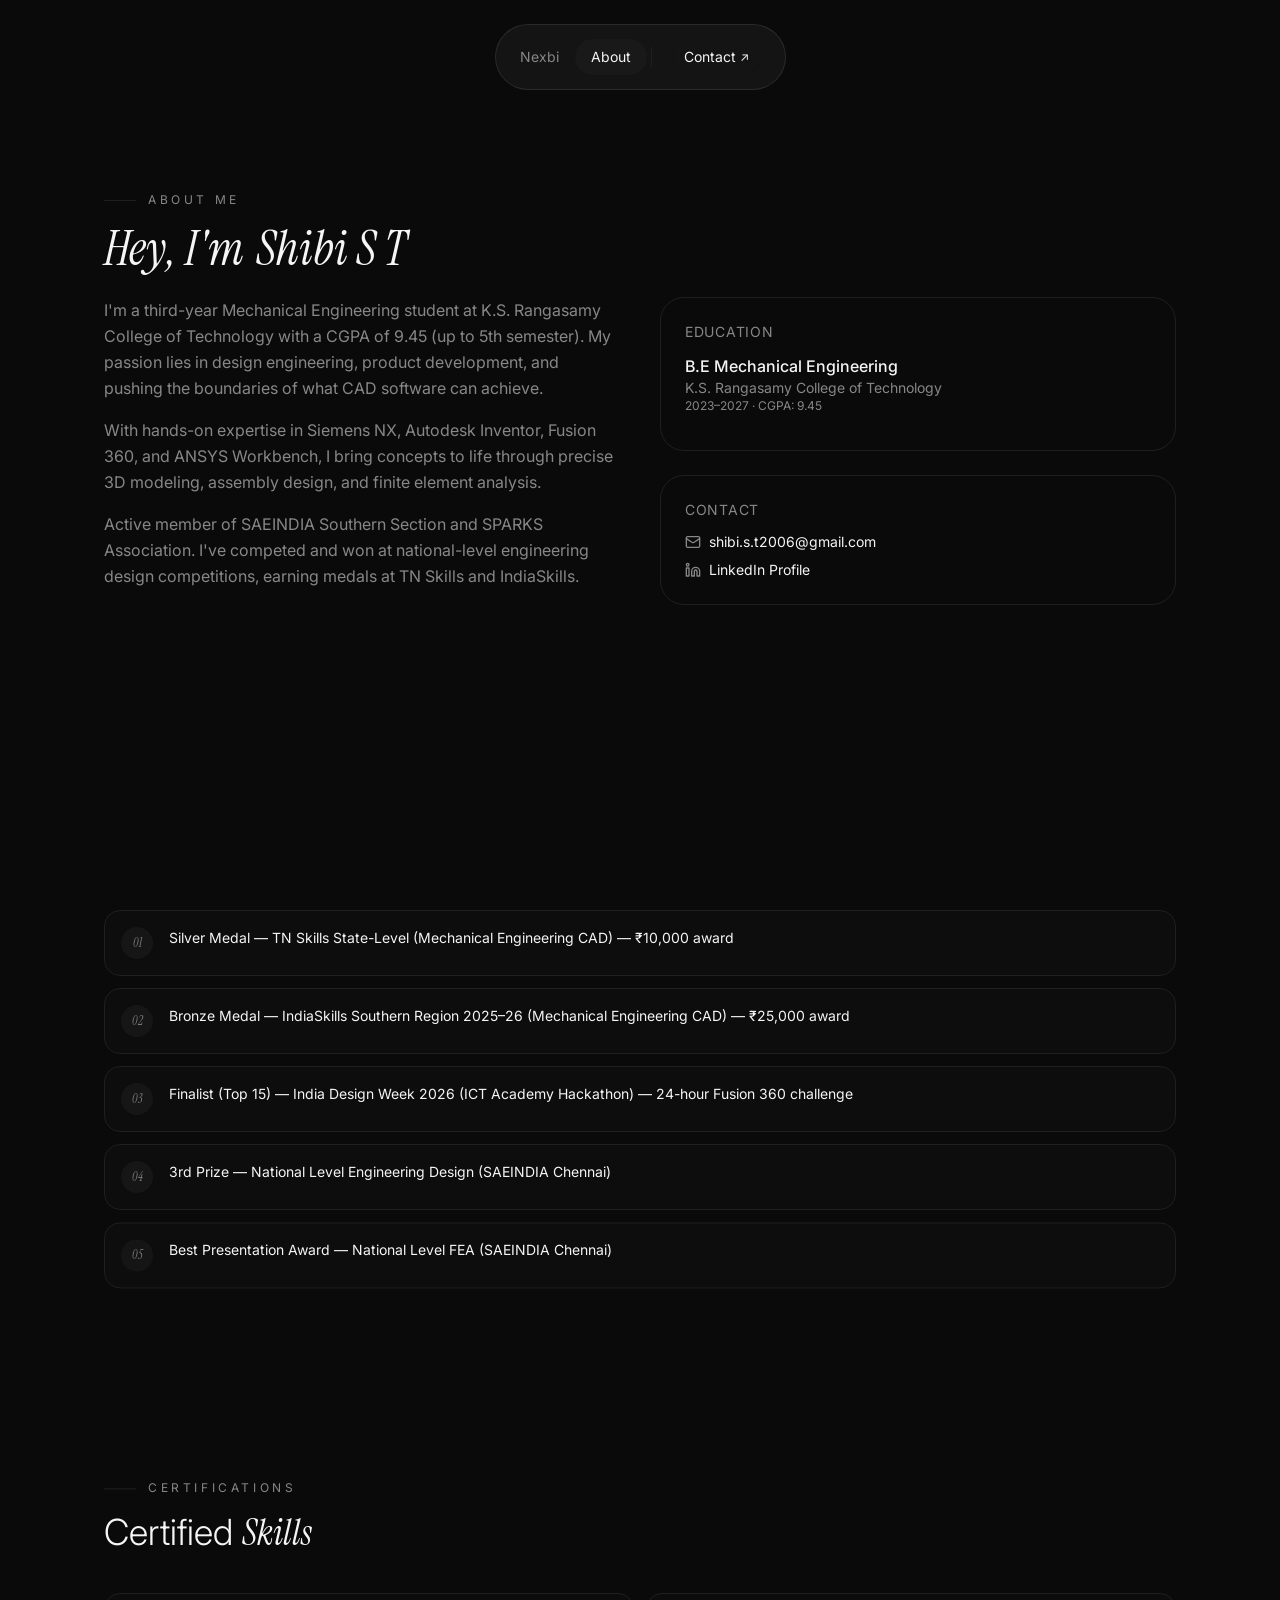
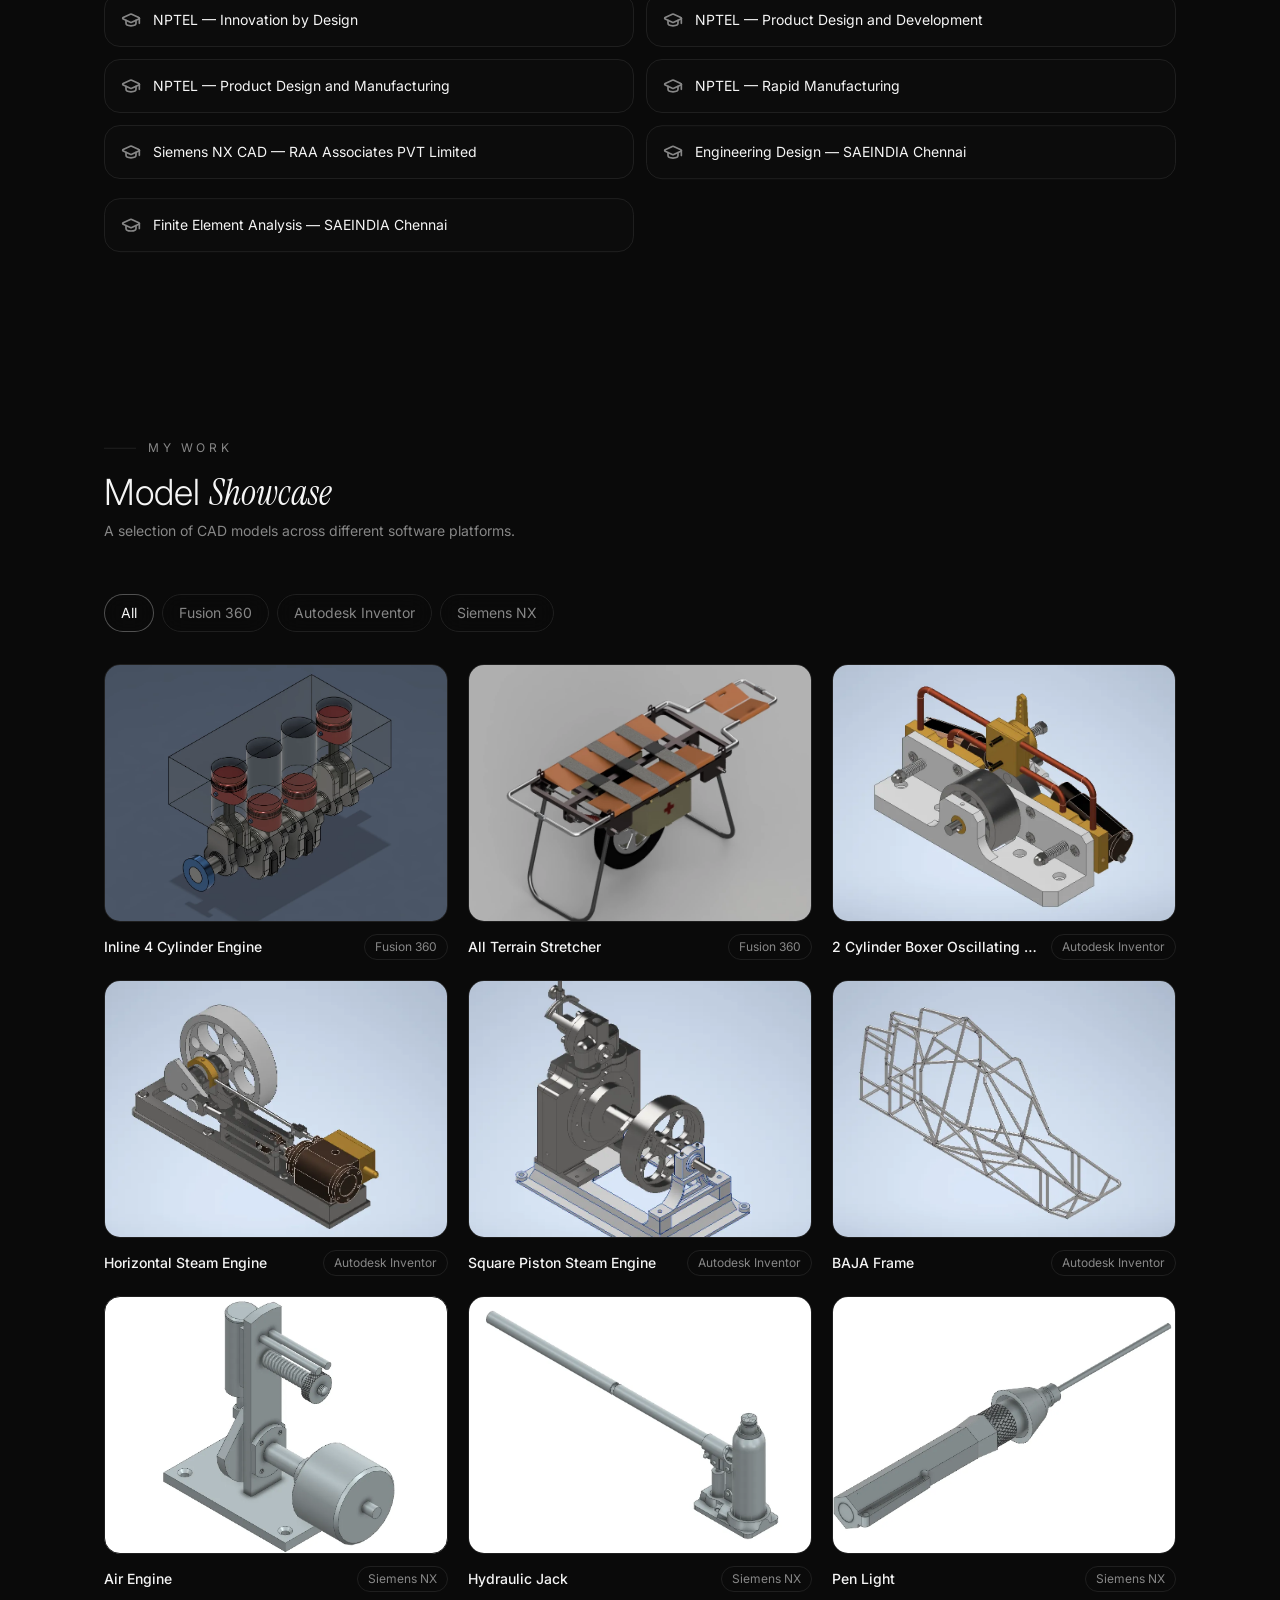
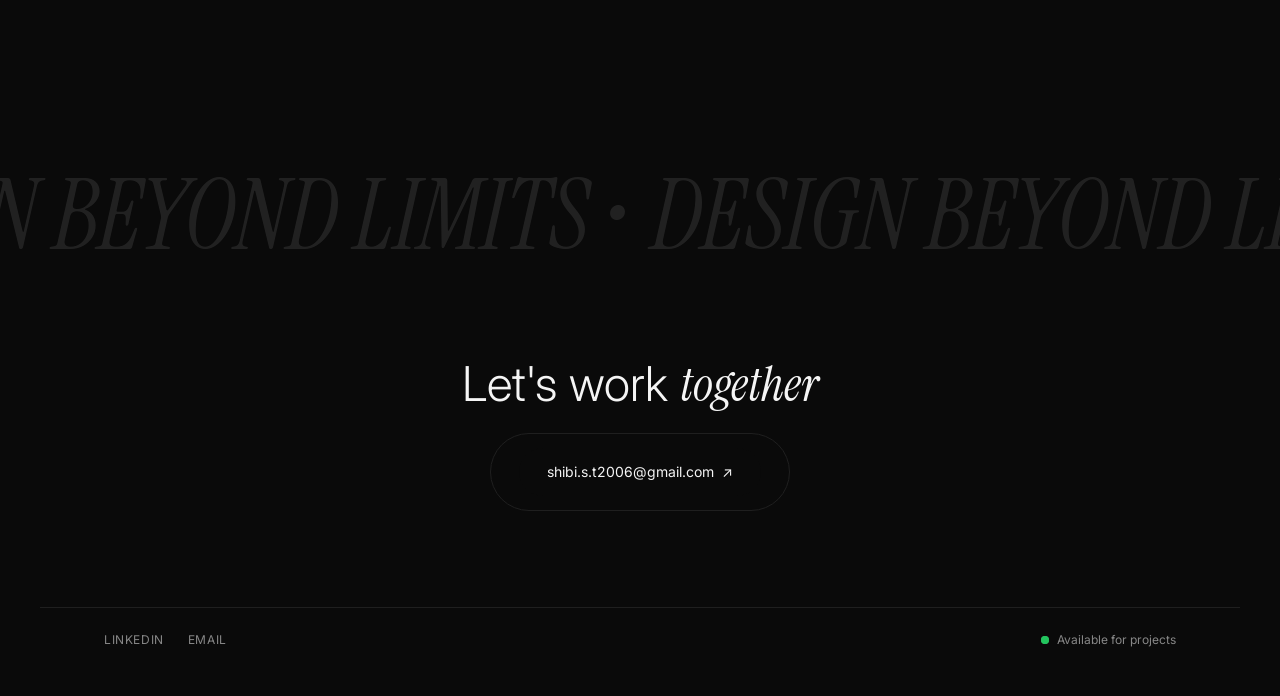
==== commit cc10847f: "seo: add metadata, robots, and sitemap" ====
--- a/index.html
+++ b/index.html
@@ -3,13 +3,45 @@
   <head>
     <meta charset="UTF-8" />
     <meta name="viewport" content="width=device-width, initial-scale=1.0" />
-    <title>Shibi S T — Professional CAD Modeling Services</title>
-    <meta name="description" content="Professional CAD Modeling, Product Design & Engineering Services by Shibi S T. Expert in Siemens NX, Autodesk Inventor & Fusion 360." />
+    <title>Shibi S T | About</title>
+    <meta
+      name="description"
+      content="About Shibi S T - Mechanical Engineering student and CAD designer focused on product design, modeling, and engineering competitions."
+    />
     <meta name="author" content="Shibi S T" />
-    <meta property="og:title" content="Shibi S T — CAD Modeling Services" />
-    <meta property="og:description" content="Professional CAD Modeling, Product Design & Engineering Services. Expert in Siemens NX, Autodesk Inventor & Fusion 360." />
+    <meta name="robots" content="index, follow" />
+    <meta name="googlebot" content="index, follow" />
+    <link rel="canonical" href="https://shibist.me/" />
+
+    <meta property="og:site_name" content="Shibi S T" />
+    <meta property="og:title" content="Shibi S T | About" />
+    <meta
+      property="og:description"
+      content="About Shibi S T - Mechanical Engineering student and CAD designer focused on product design, modeling, and engineering competitions."
+    />
     <meta property="og:type" content="website" />
-    <meta name="twitter:card" content="summary_large_image" />
+    <meta property="og:url" content="https://shibist.me/" />
+    <meta property="og:image" content="https://shibist.me/placeholder.svg" />
+
+    <meta name="twitter:card" content="summary" />
+    <meta name="twitter:title" content="Shibi S T | About" />
+    <meta
+      name="twitter:description"
+      content="About Shibi S T - Mechanical Engineering student and CAD designer focused on product design, modeling, and engineering competitions."
+    />
+    <meta name="twitter:image" content="https://shibist.me/placeholder.svg" />
+
+    <script type="application/ld+json">
+      {
+        "@context": "https://schema.org",
+        "@type": "Person",
+        "name": "Shibi S T",
+        "url": "https://shibist.me/",
+        "jobTitle": "Mechanical Engineering Student and CAD Designer",
+        "email": "mailto:shibi.s.t2006@gmail.com",
+        "sameAs": ["https://www.linkedin.com/in/shibi-s-t-", "https://nexbi.works"]
+      }
+    </script>
     <script type="module" crossorigin src="/assets/index-DnCBXsKZ.js"></script>
     <link rel="stylesheet" crossorigin href="/assets/index-svt3LB_r.css">
   </head>
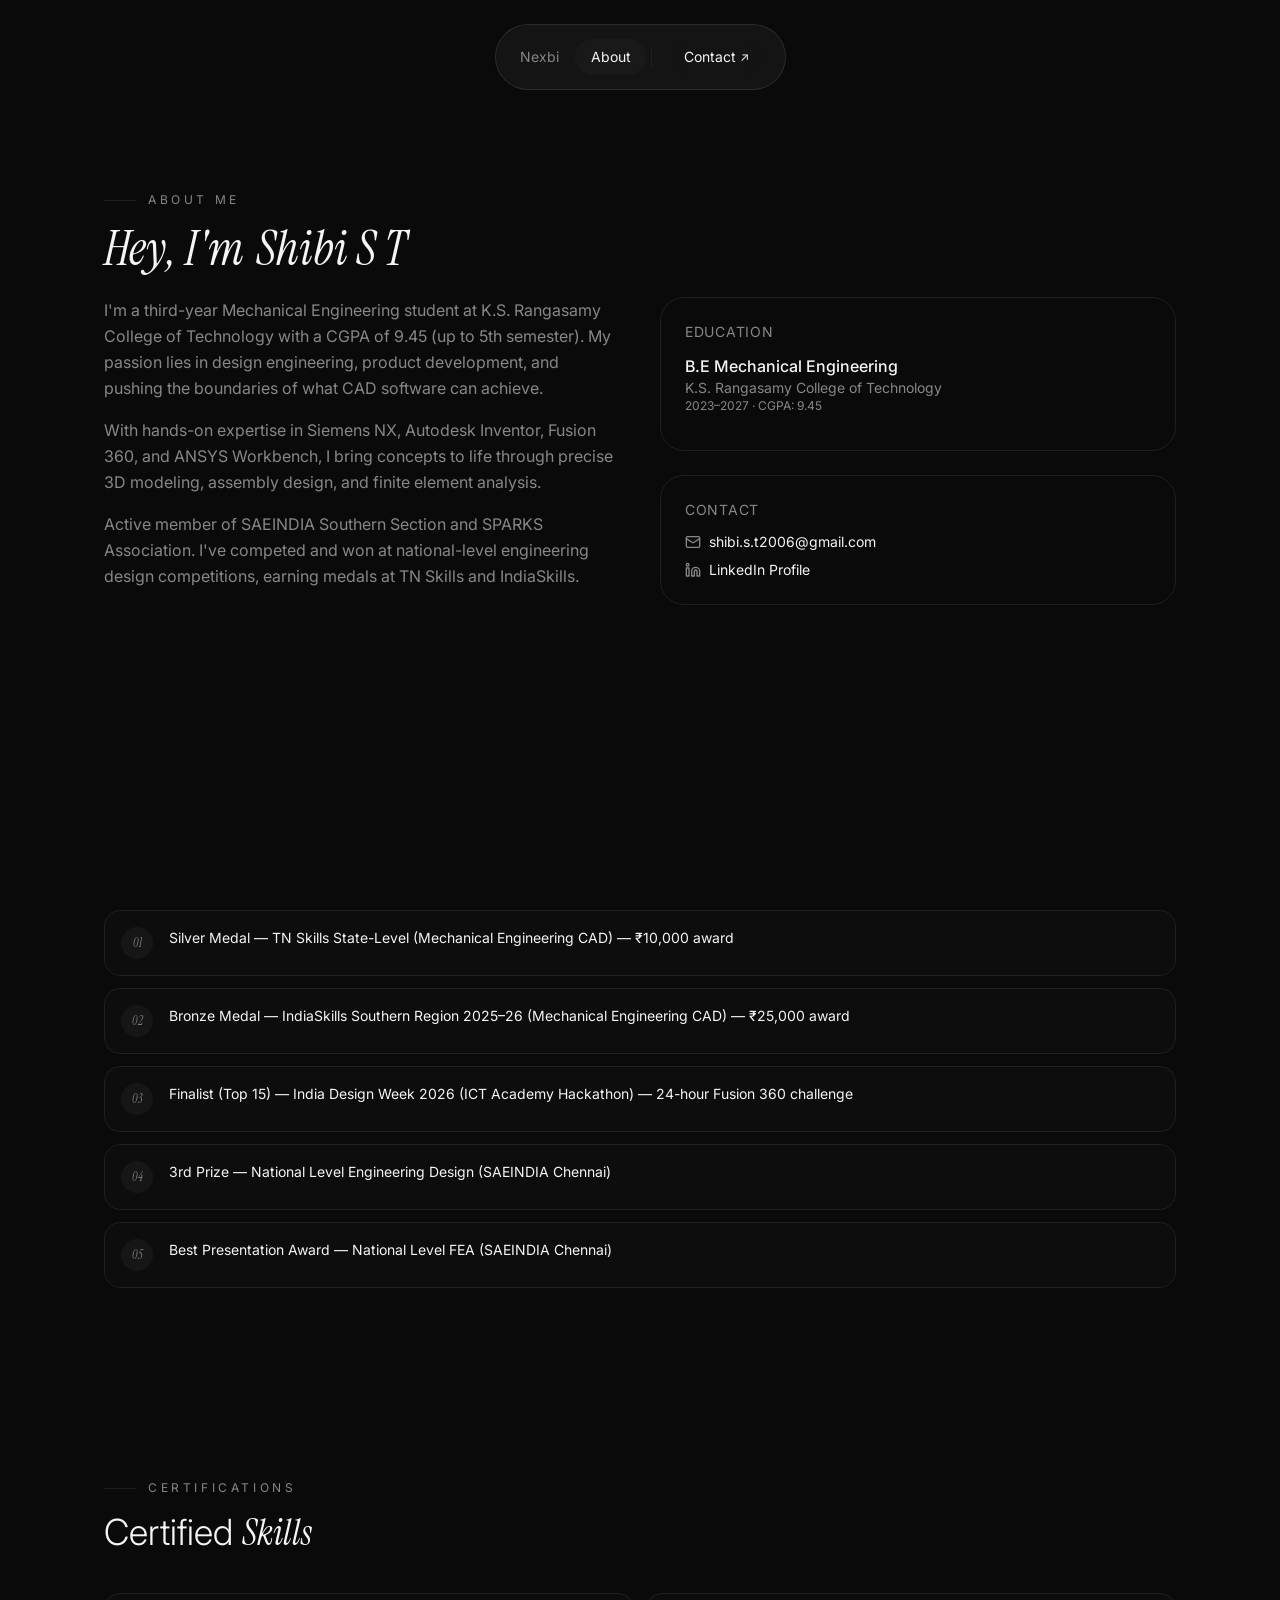
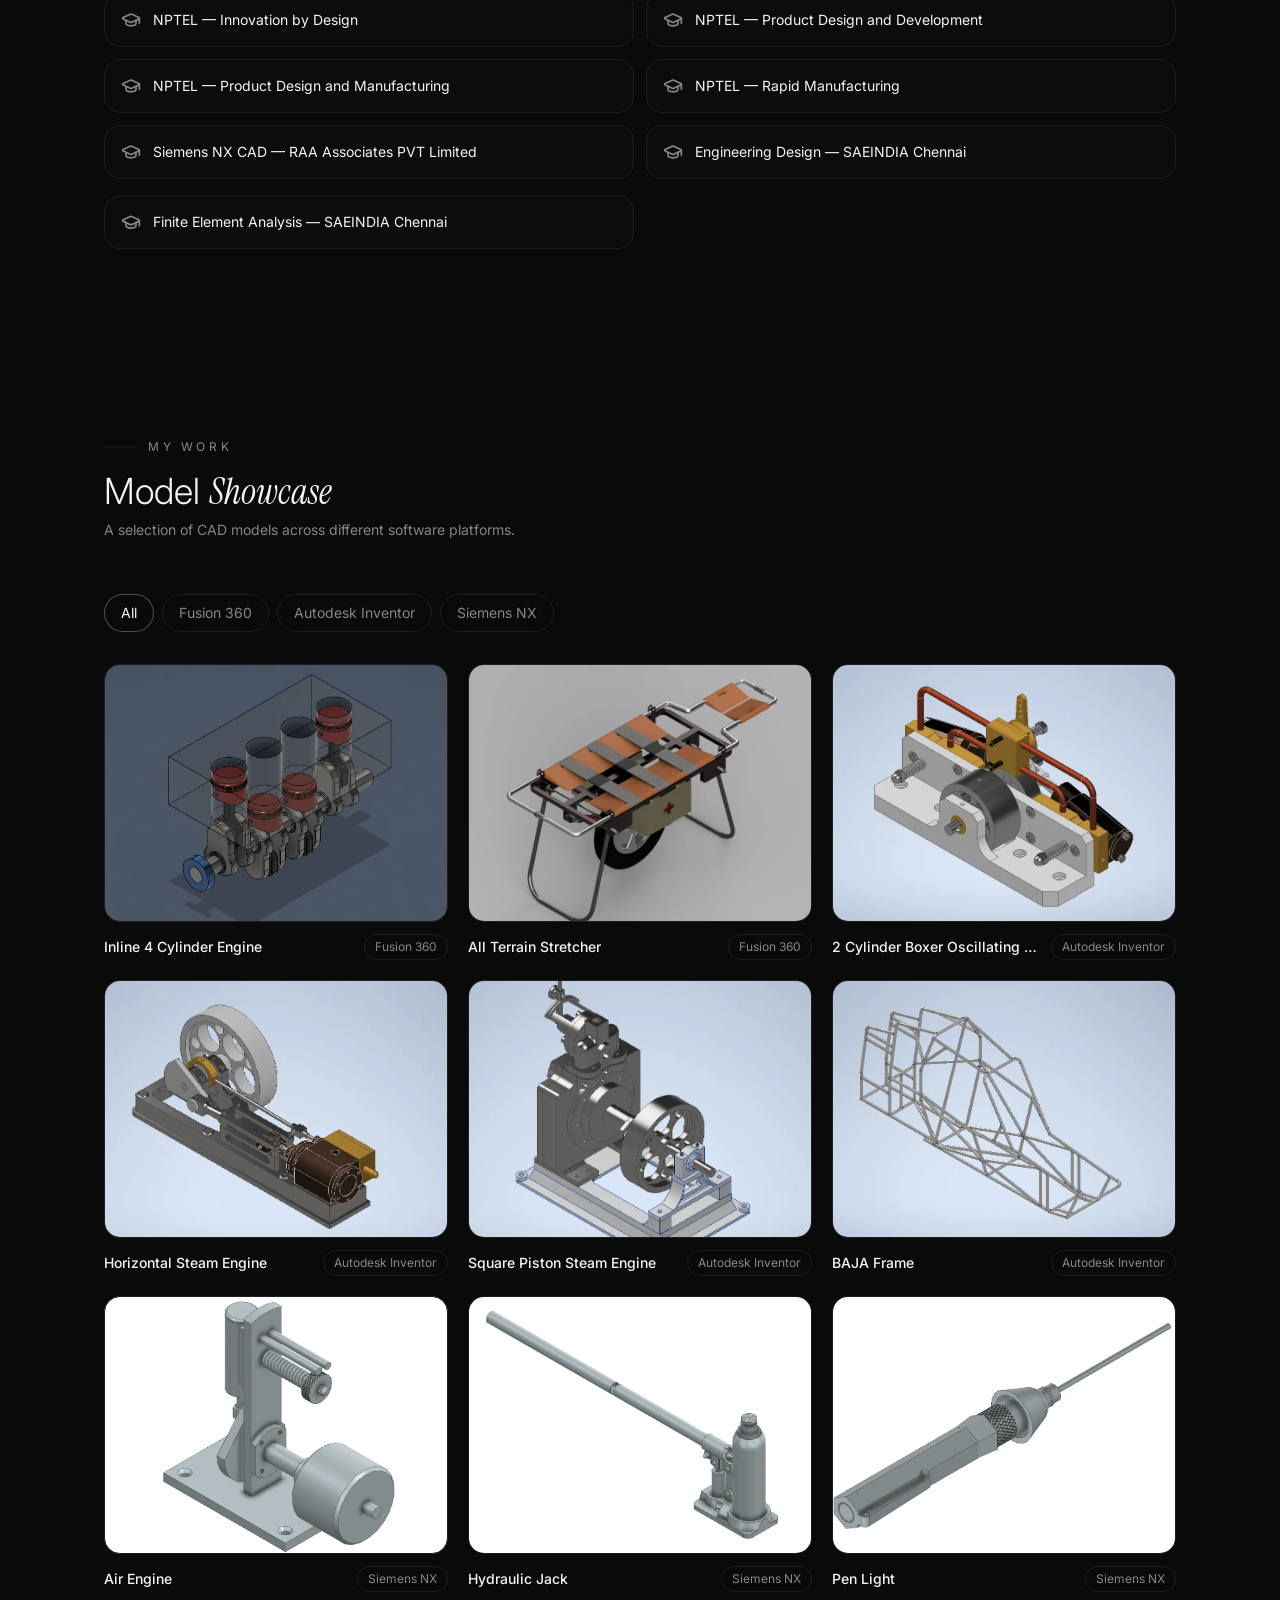
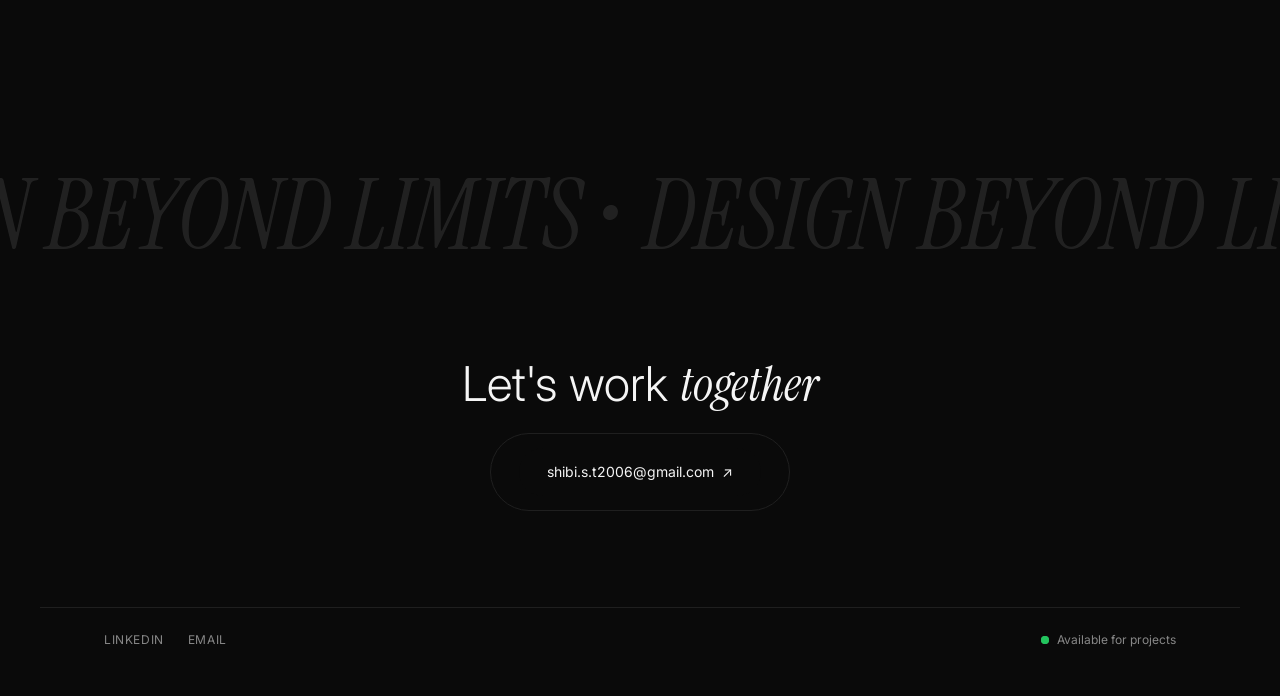
==== commit 97a74b62: "feat: update favicon and enhance SEO for Shibi ST keywords" ====
--- a/index.html
+++ b/index.html
@@ -1,52 +1,59 @@
-<!doctype html>
-<html lang="en">
-  <head>
-    <meta charset="UTF-8" />
-    <meta name="viewport" content="width=device-width, initial-scale=1.0" />
-    <title>Shibi S T | About</title>
-    <meta
-      name="description"
-      content="About Shibi S T - Mechanical Engineering student and CAD designer focused on product design, modeling, and engineering competitions."
-    />
-    <meta name="author" content="Shibi S T" />
-    <meta name="robots" content="index, follow" />
-    <meta name="googlebot" content="index, follow" />
-    <link rel="canonical" href="https://shibist.me/" />
-
-    <meta property="og:site_name" content="Shibi S T" />
-    <meta property="og:title" content="Shibi S T | About" />
-    <meta
-      property="og:description"
-      content="About Shibi S T - Mechanical Engineering student and CAD designer focused on product design, modeling, and engineering competitions."
-    />
-    <meta property="og:type" content="website" />
-    <meta property="og:url" content="https://shibist.me/" />
-    <meta property="og:image" content="https://shibist.me/placeholder.svg" />
-
-    <meta name="twitter:card" content="summary" />
-    <meta name="twitter:title" content="Shibi S T | About" />
-    <meta
-      name="twitter:description"
-      content="About Shibi S T - Mechanical Engineering student and CAD designer focused on product design, modeling, and engineering competitions."
-    />
-    <meta name="twitter:image" content="https://shibist.me/placeholder.svg" />
-
-    <script type="application/ld+json">
-      {
-        "@context": "https://schema.org",
-        "@type": "Person",
-        "name": "Shibi S T",
-        "url": "https://shibist.me/",
-        "jobTitle": "Mechanical Engineering Student and CAD Designer",
-        "email": "mailto:shibi.s.t2006@gmail.com",
-        "sameAs": ["https://www.linkedin.com/in/shibi-s-t-", "https://nexbi.works"]
-      }
-    </script>
+<!doctype html>
+<html lang="en">
+  <head>
+    <meta charset="UTF-8" />
+    <meta name="viewport" content="width=device-width, initial-scale=1.0" />
+    <title>Shibi S T | Mechanical Engineer & CAD Designer</title>
+    <meta
+      name="description"
+      content="Official portfolio of Shibi S T. A third-year Mechanical Engineering student and CAD designer specializing in NEXBI services, 3D modeling, and engineering drafting."
+    />
+    <meta name="keywords" content="Shibi S T, shibi st, mechanical engineer hosur, CAD designer India, NEXBI founder, engineering student portfolio" />
+    <meta name="author" content="Shibi S T" />
+    <meta name="robots" content="index, follow" />
+    <meta name="googlebot" content="index, follow" />
+    <link rel="canonical" href="https://shibist.me/" />
+    <link rel="icon" type="image/png" href="/favicon.png" />
+
+    <meta property="og:site_name" content="Shibi S T" />
+    <meta property="og:title" content="Shibi S T | Mechanical Engineer & CAD Designer" />
+    <meta
+      property="og:description"
+      content="Portfolio of Shibi S T - Specialized in CAD modeling, product design, and founder of NEXBI."
+    />
+    <meta property="og:type" content="website" />
+    <meta property="og:url" content="https://shibist.me/" />
+    <meta property="og:image" content="https://shibist.me/favicon.png" />
+
+    <meta name="twitter:card" content="summary" />
+    <meta name="twitter:title" content="Shibi S T | About" />
+    <meta
+      name="twitter:description"
+      content="About Shibi S T - Mechanical Engineering student and CAD designer focused on product design, modeling, and engineering competitions."
+    />
+    <meta name="twitter:image" content="https://shibist.me/favicon.png" />
+
+    <script type="application/ld+json">
+      {
+        "@context": "https://schema.org",
+        "@type": "Person",
+        "name": "Shibi S T",
+        "alternateName": ["shibi st", "shibi s t"],
+        "url": "https://shibist.me/",
+        "jobTitle": "Mechanical Engineering Student and CAD Designer",
+        "email": "shibi.s.t2006@gmail.com",
+        "description": "Founder of NEXBI, specializing in CAD modeling and engineering design.",
+        "sameAs": [
+          "https://www.linkedin.com/in/shibi-s-t-",
+          "https://github.com/SHIBI-S-T",
+          "https://nexbi.works"
+        ]
+      }
+    </script>
     <script type="module" crossorigin src="/assets/index-DnCBXsKZ.js"></script>
     <link rel="stylesheet" crossorigin href="/assets/index-svt3LB_r.css">
-  </head>
-  <body>
-    <div id="root"></div>-
-  </body>
+  </head>
+  <body>
+    <div id="root"></div>
+  </body>
 </html>
